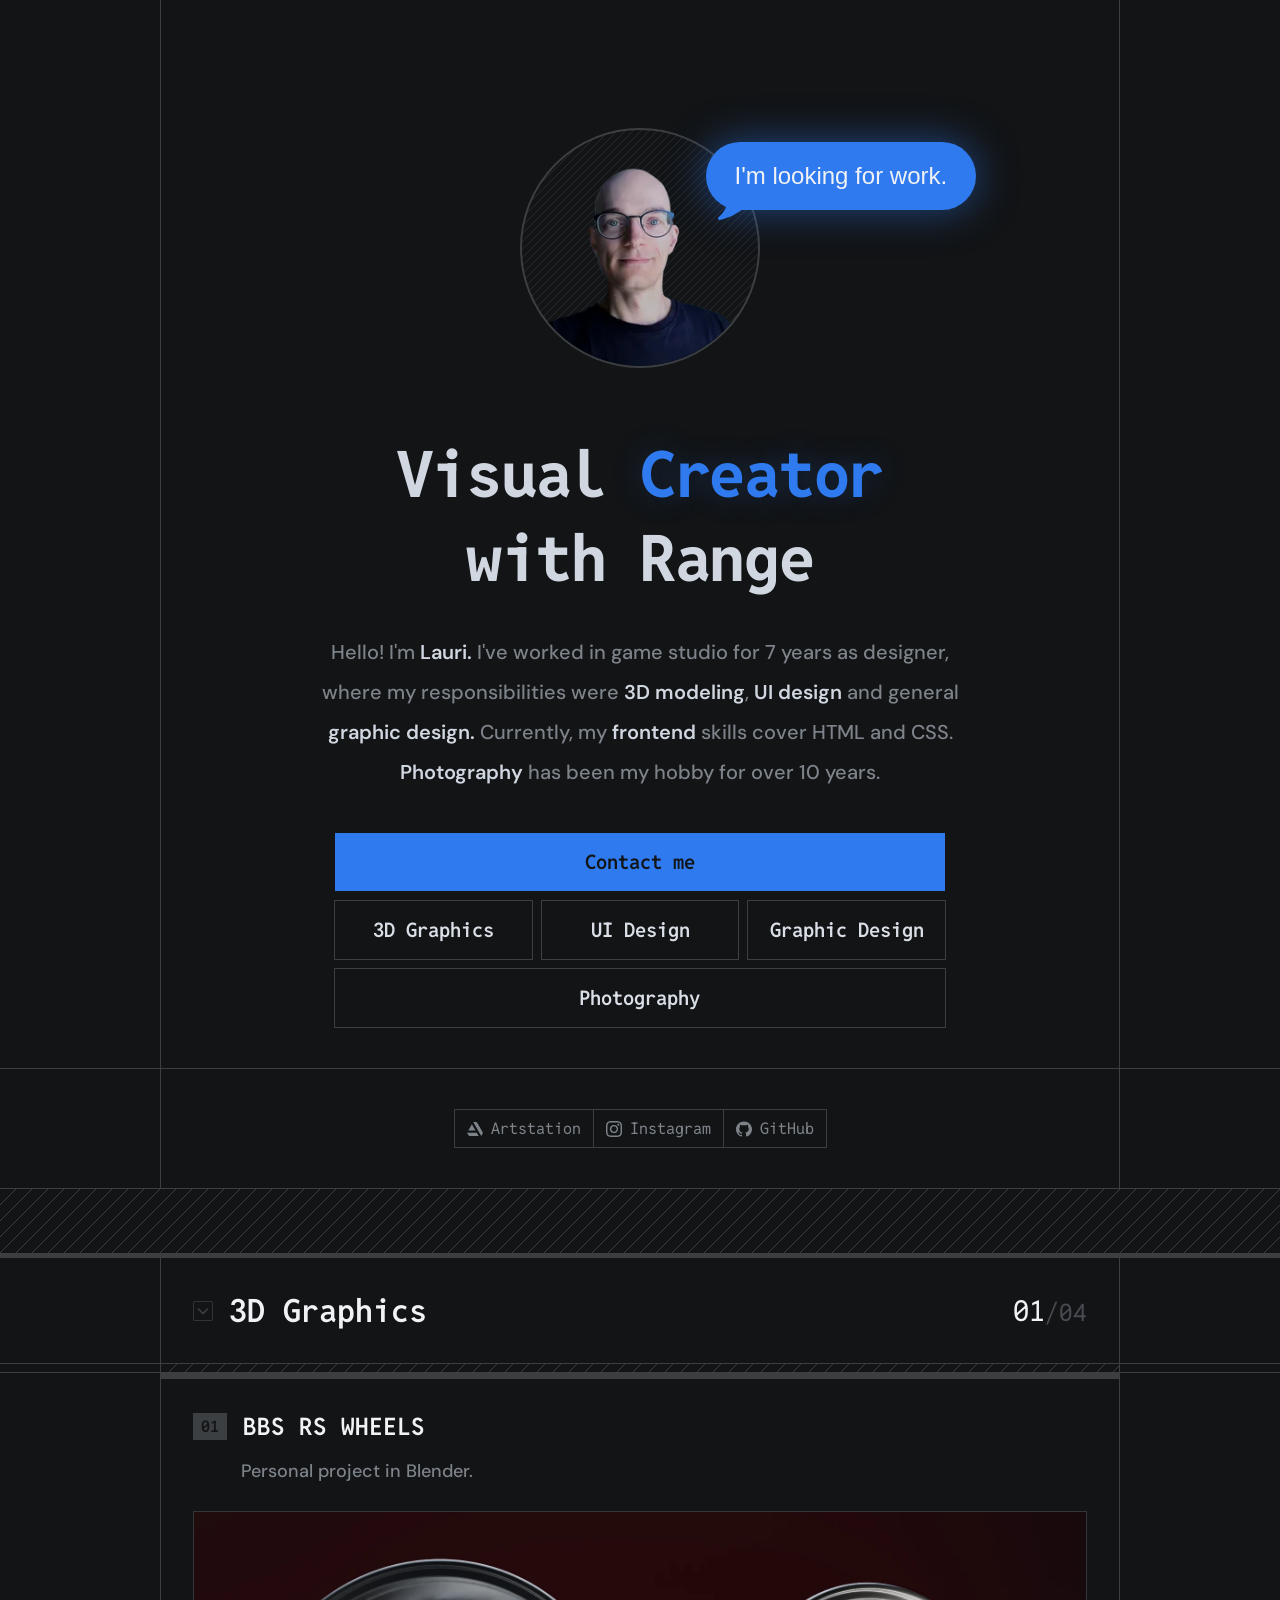
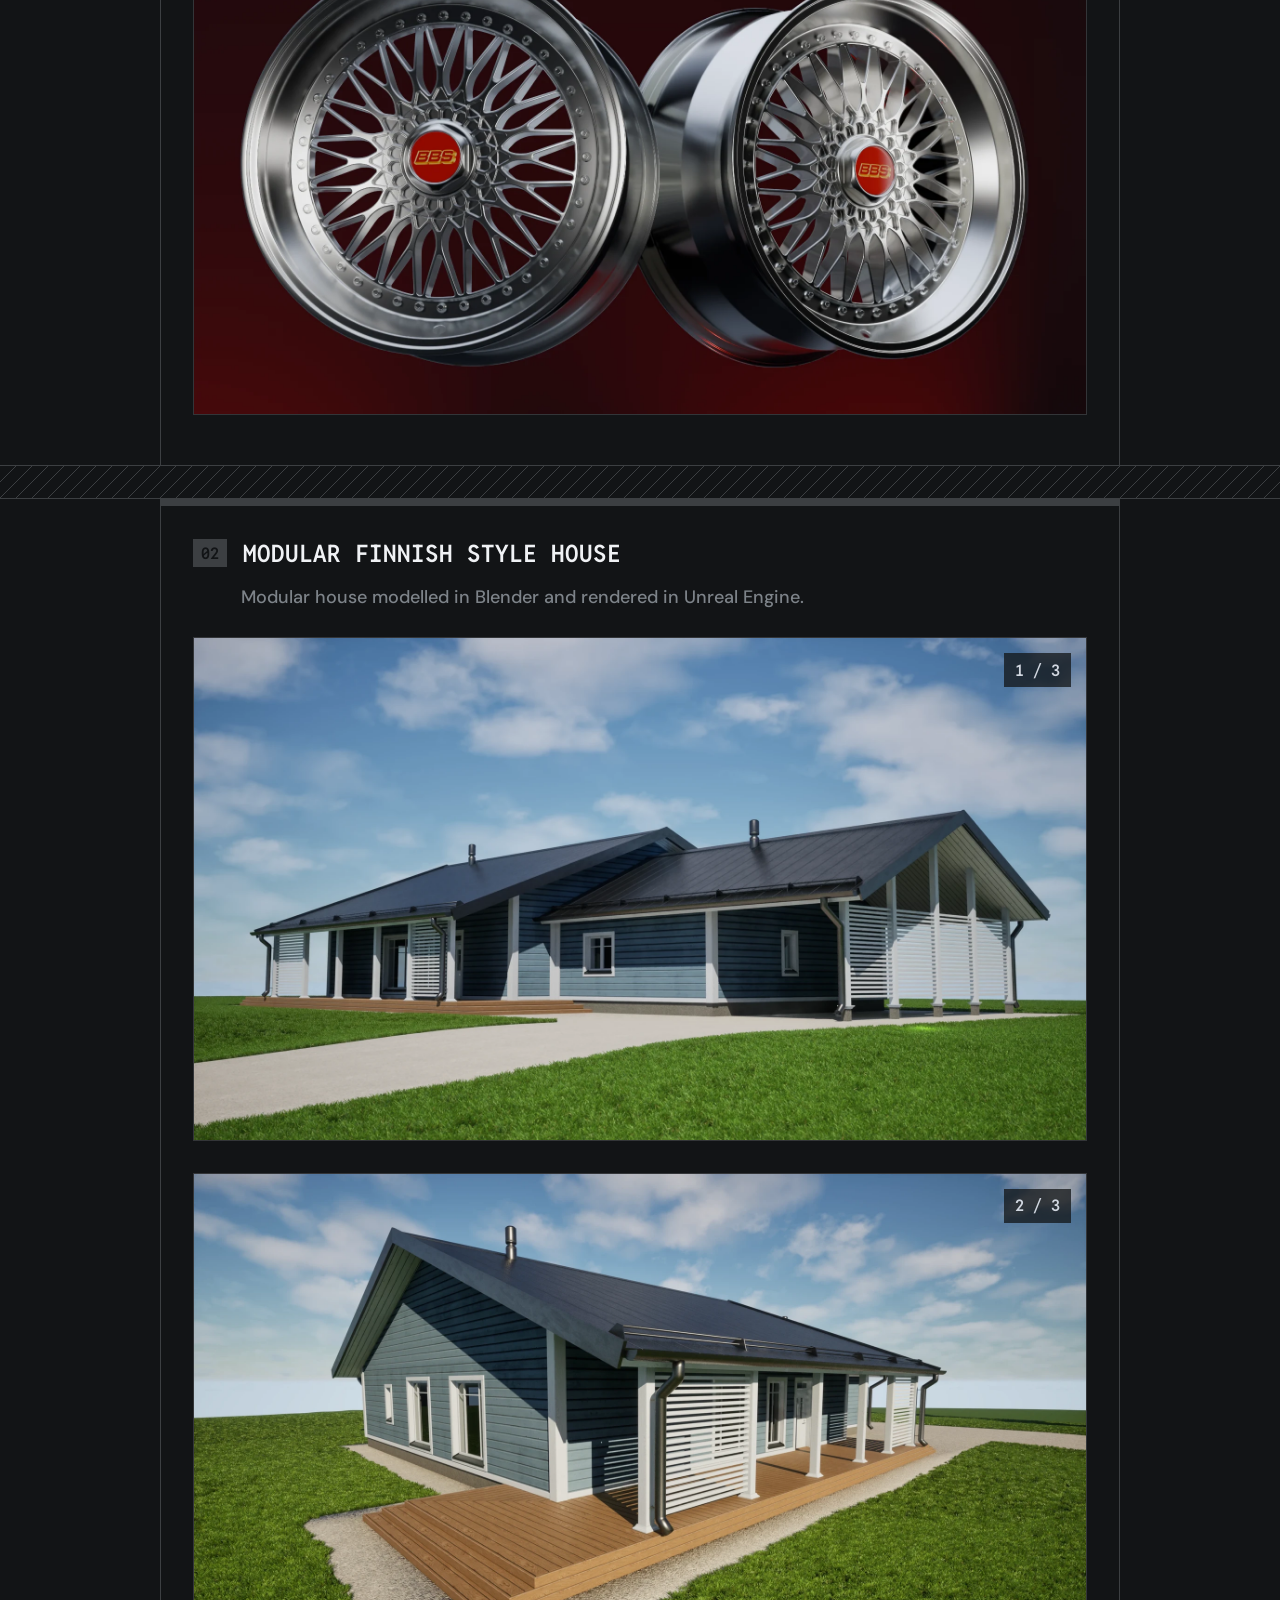
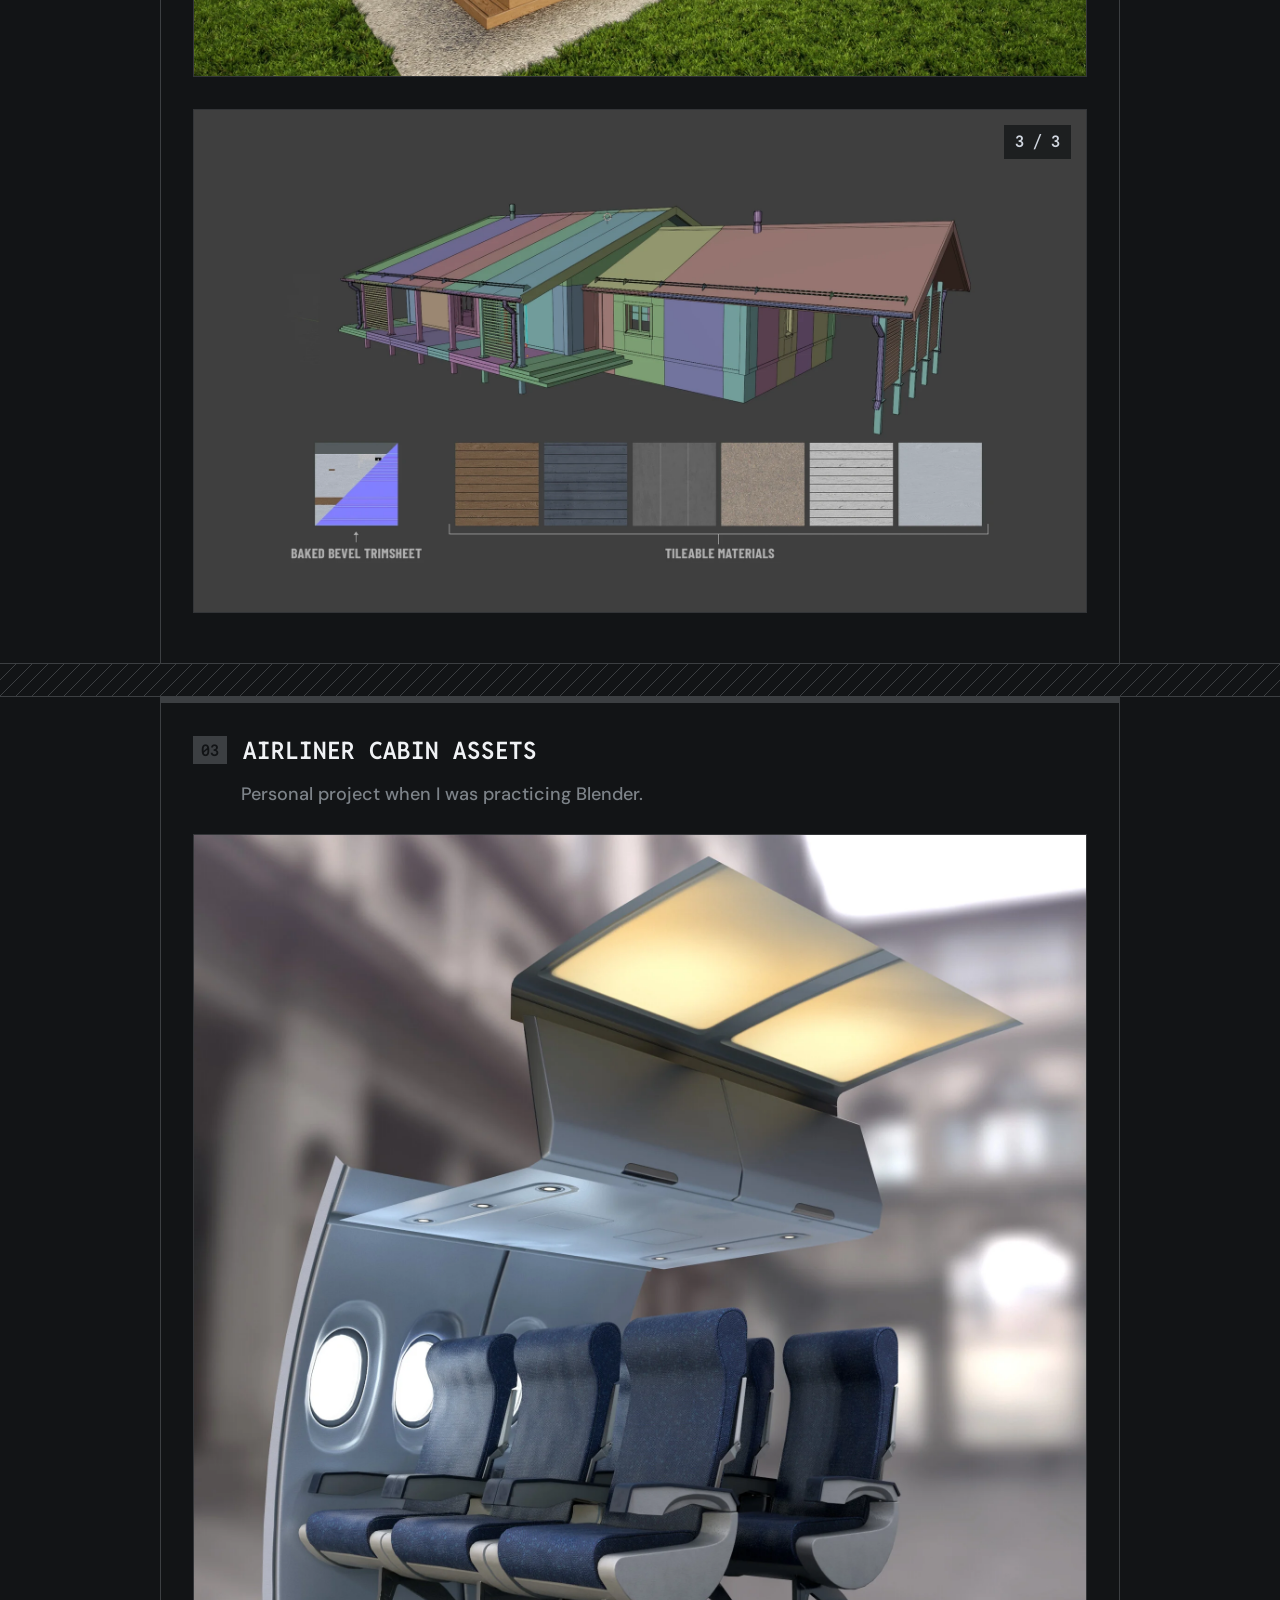
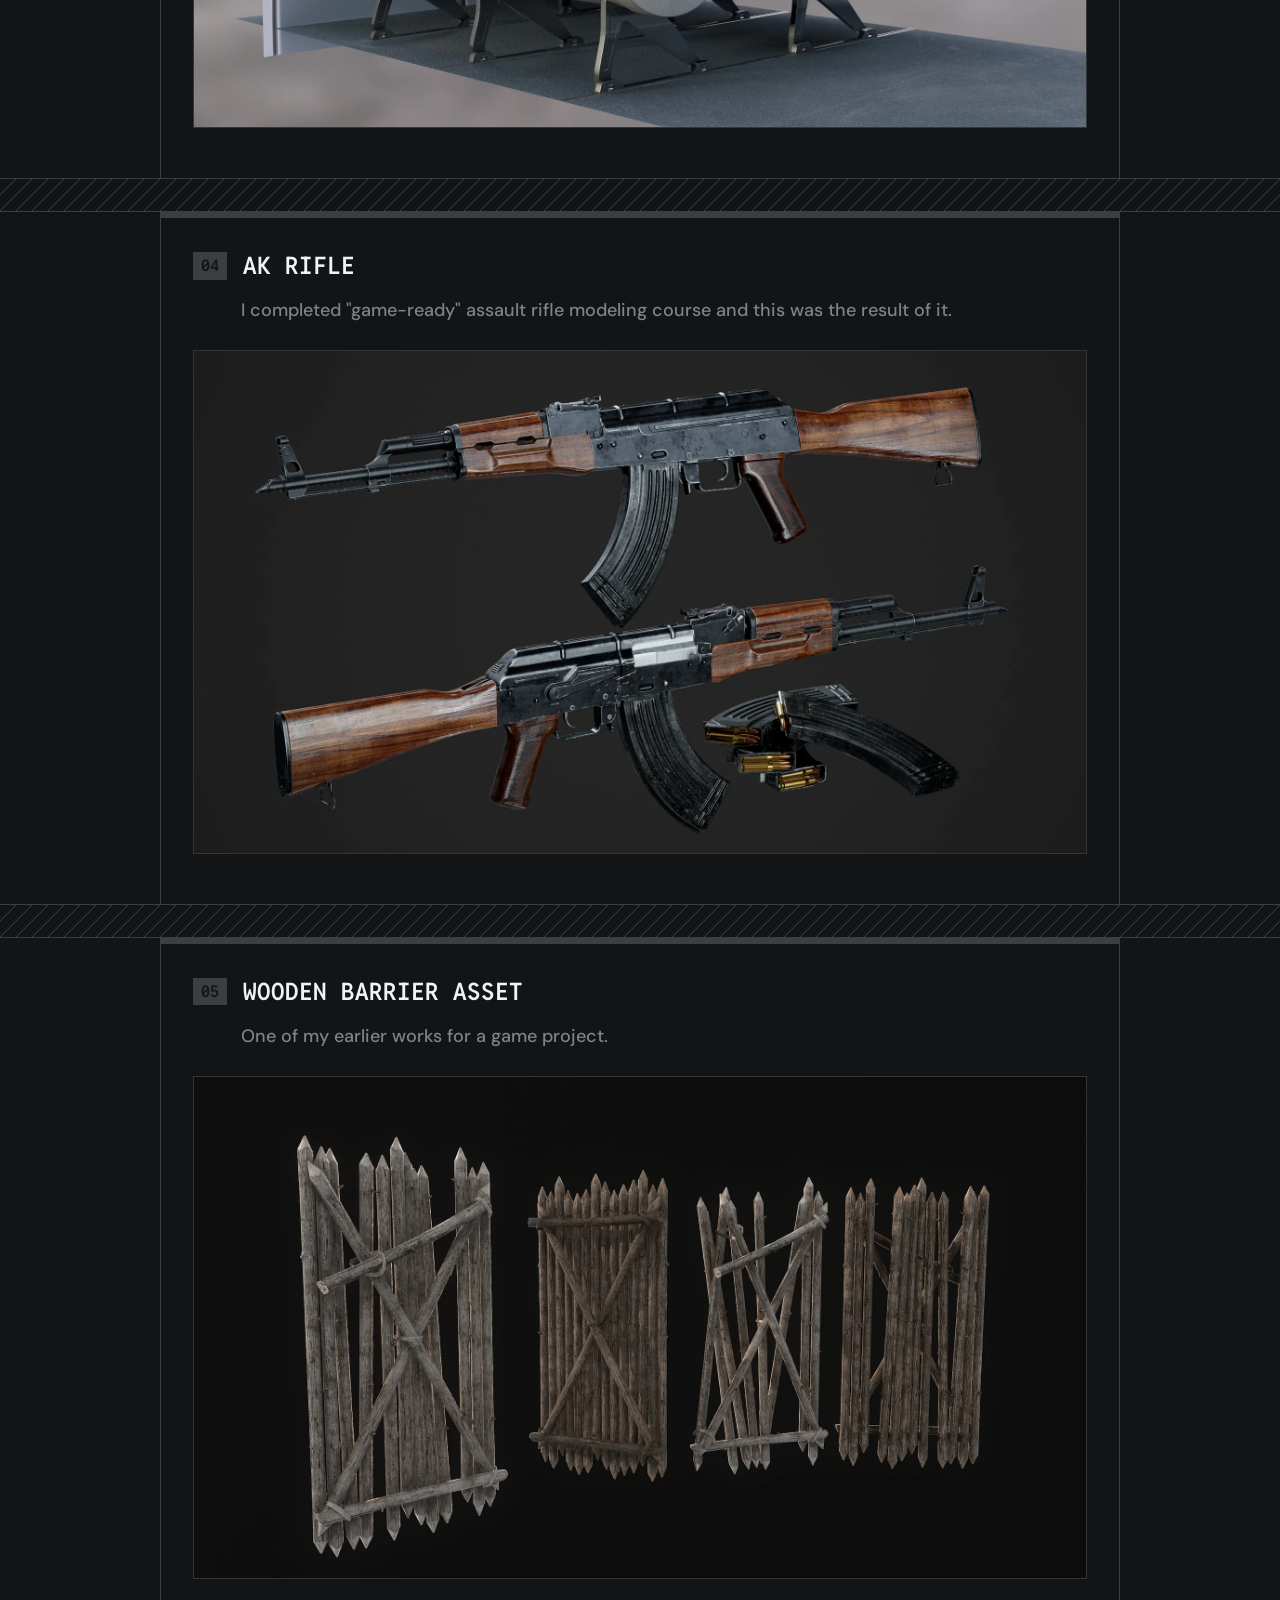
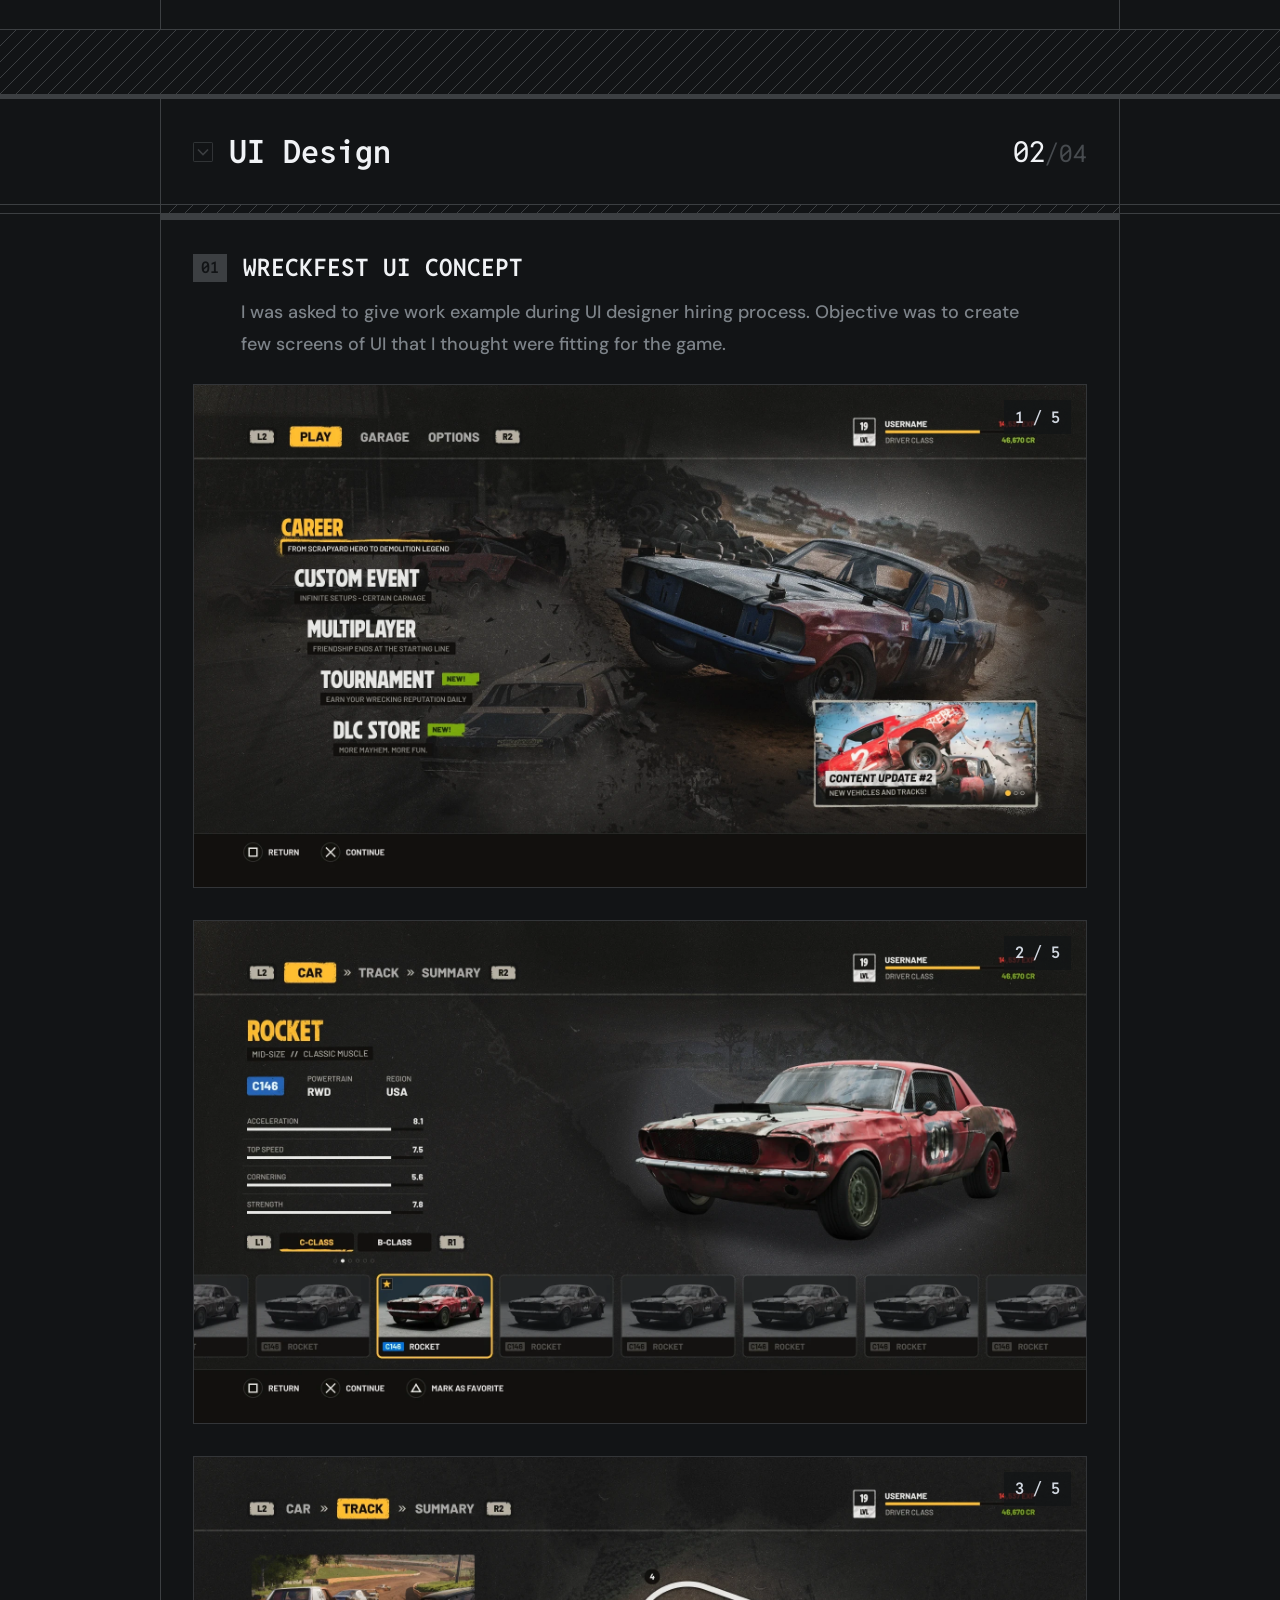
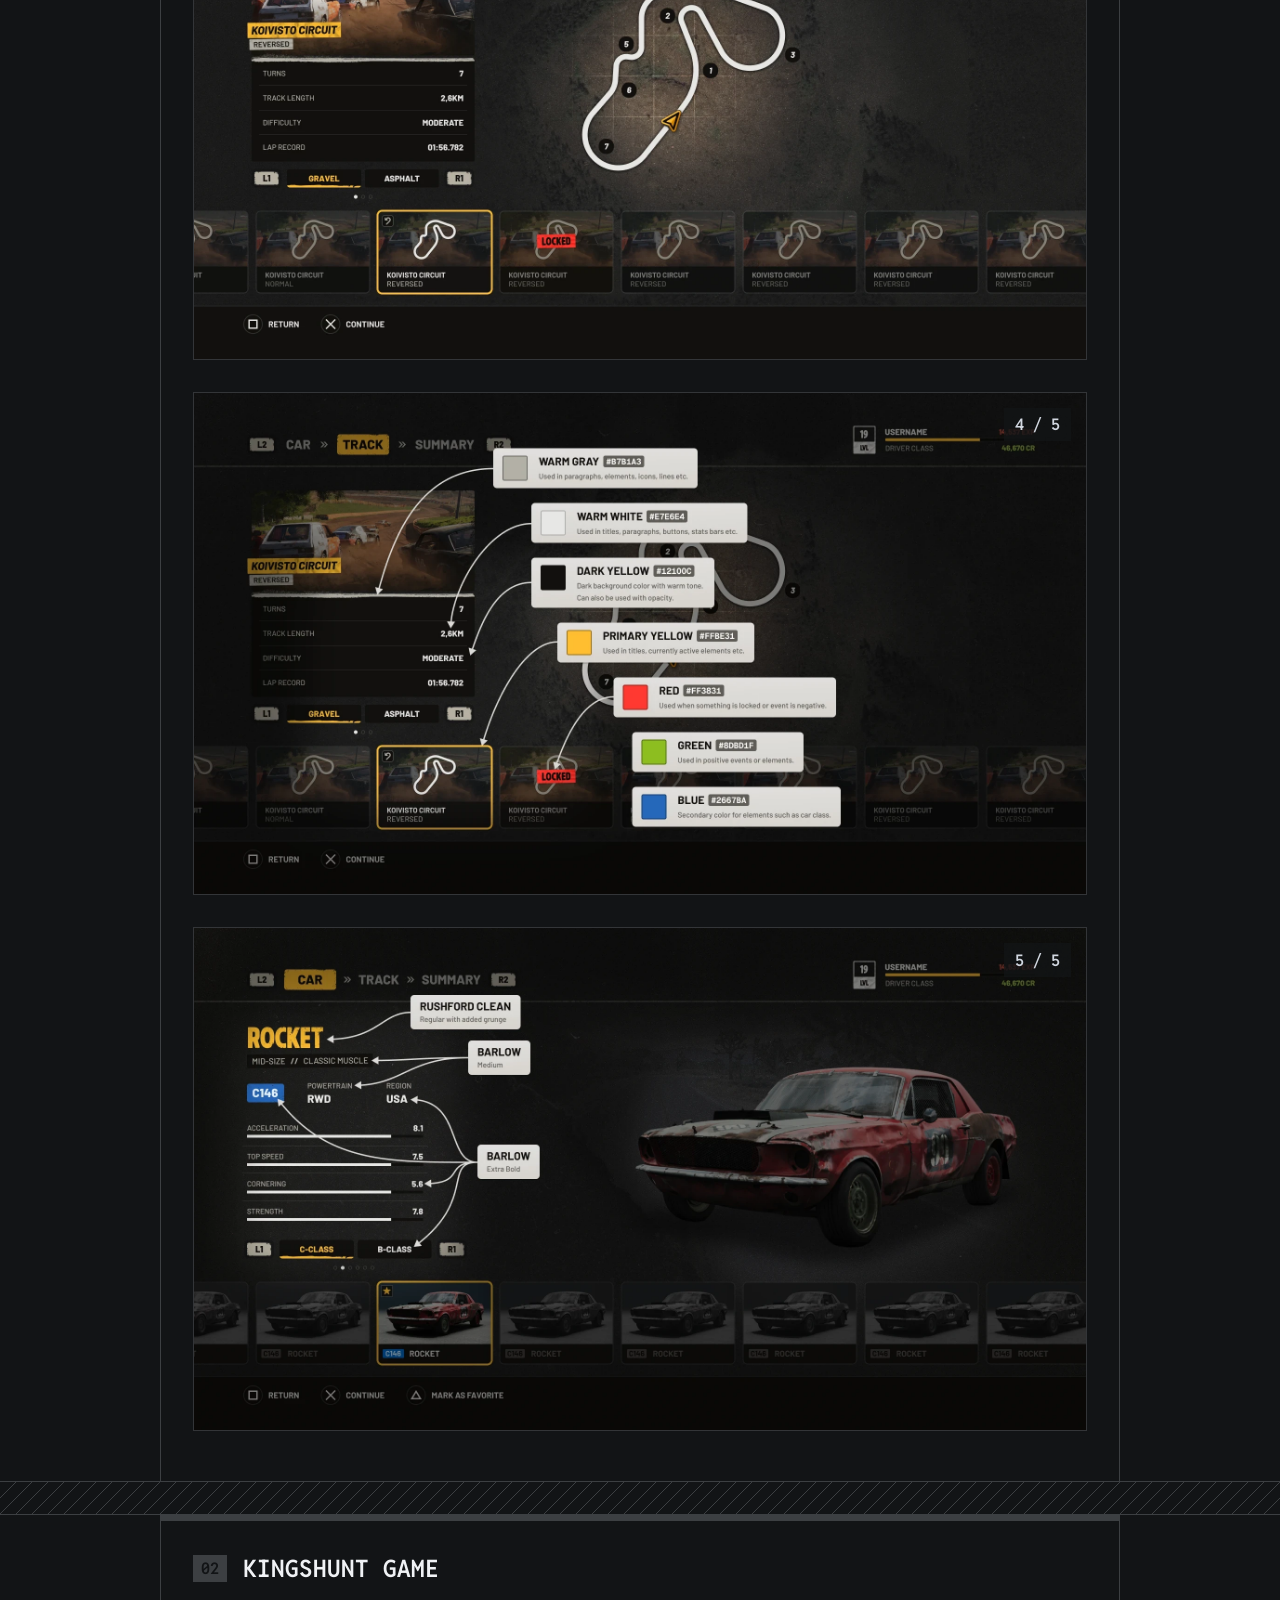
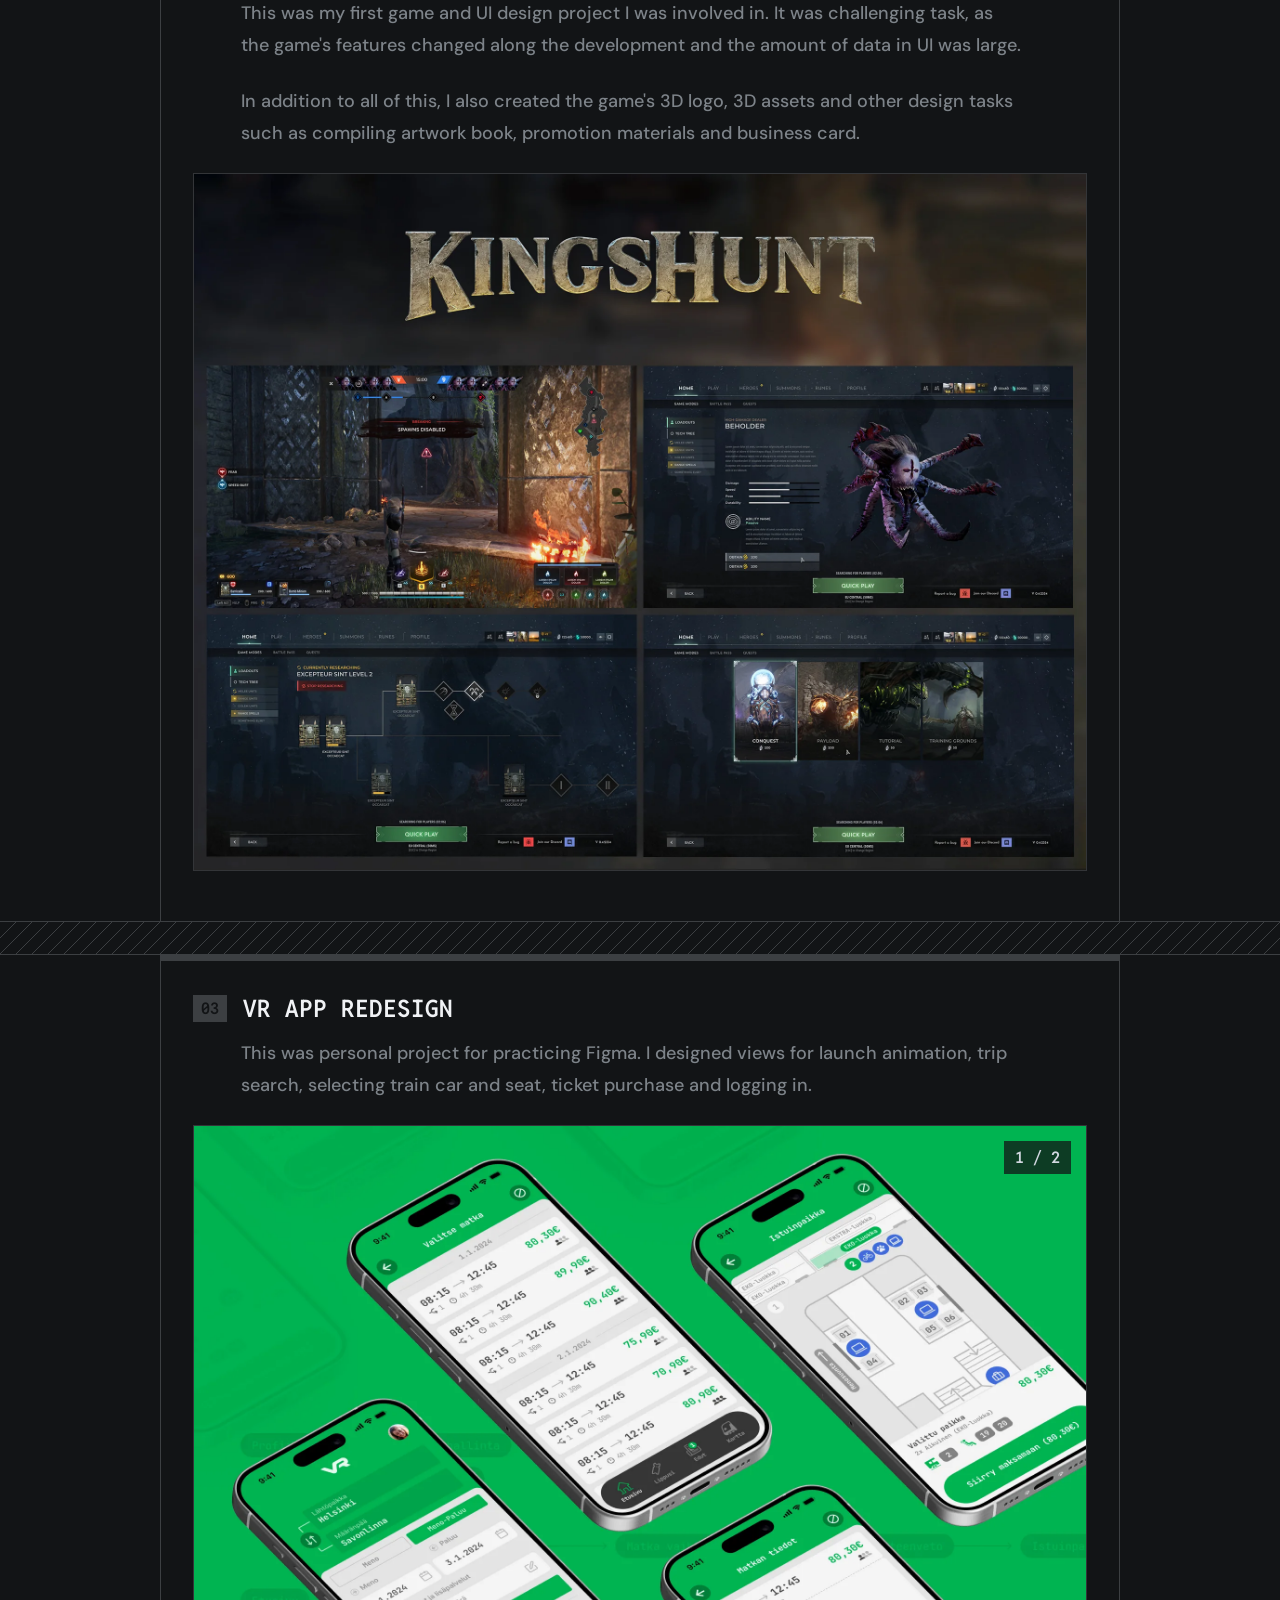
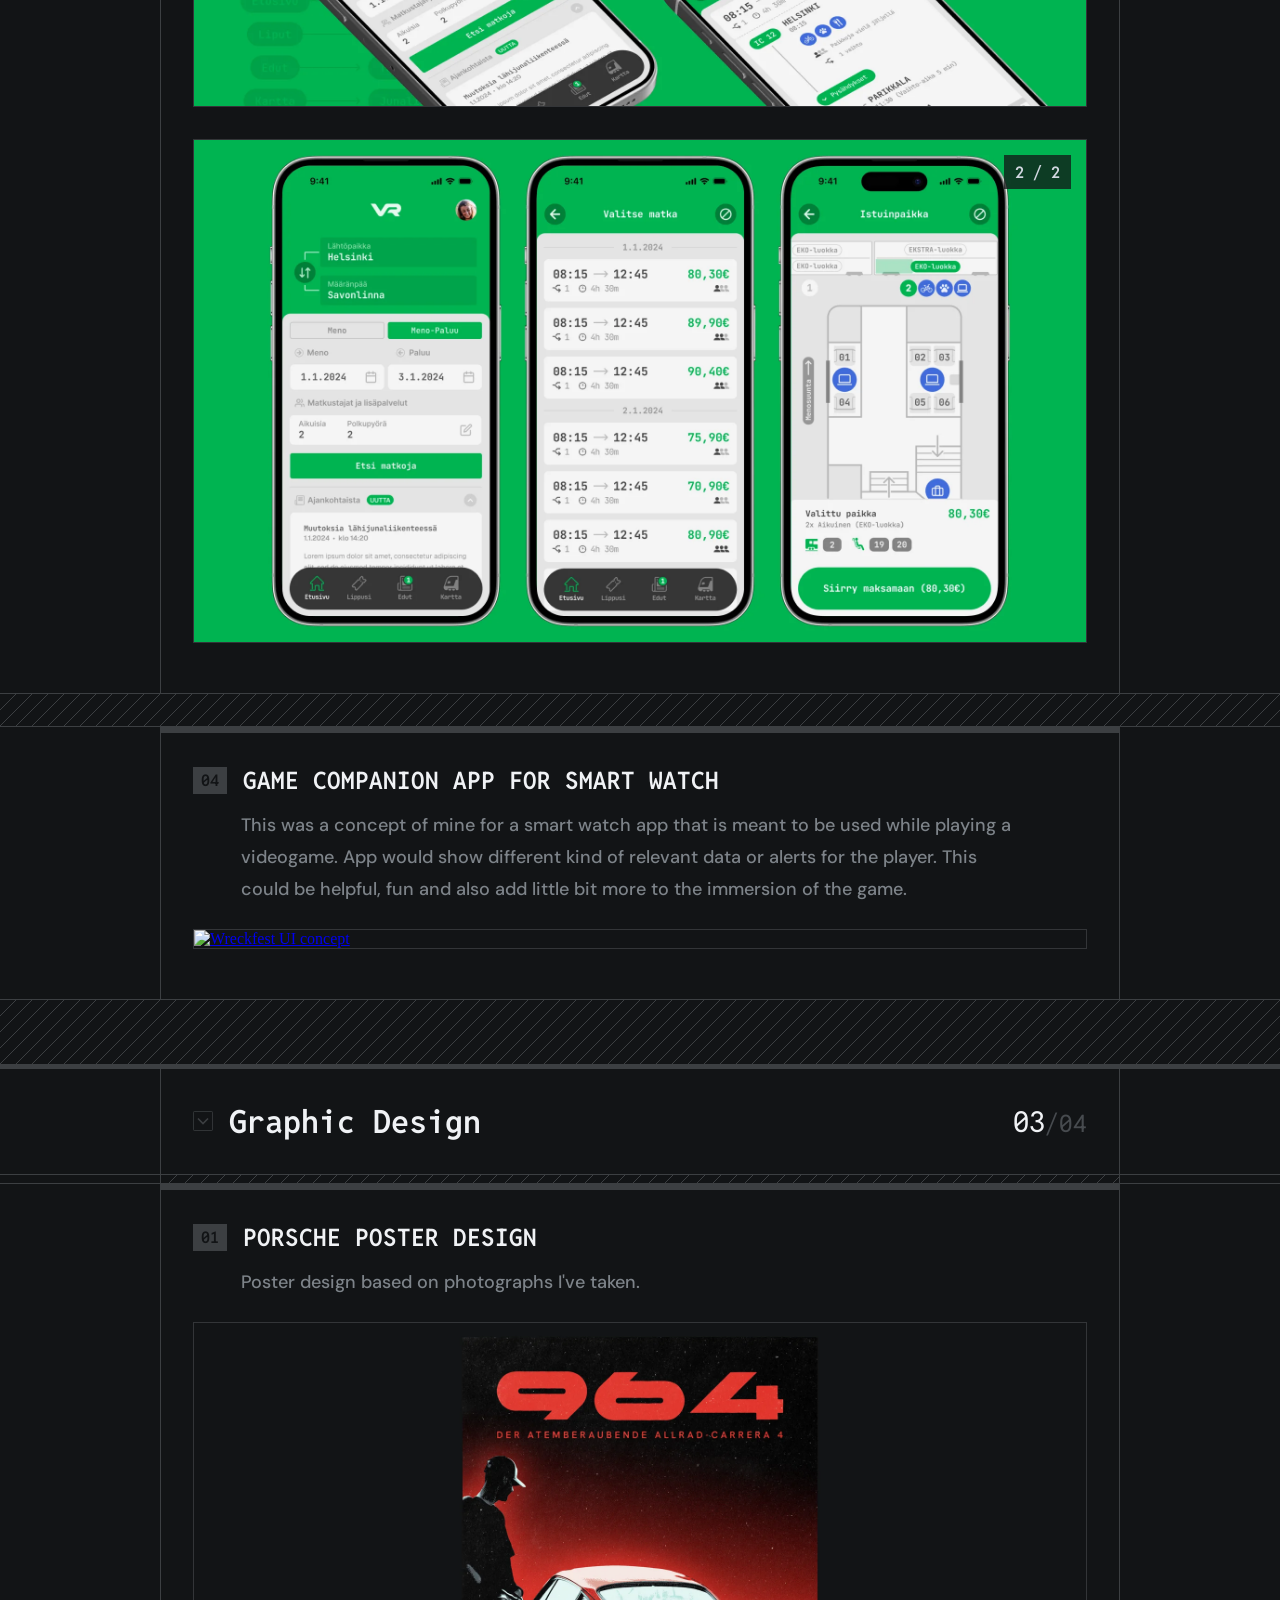
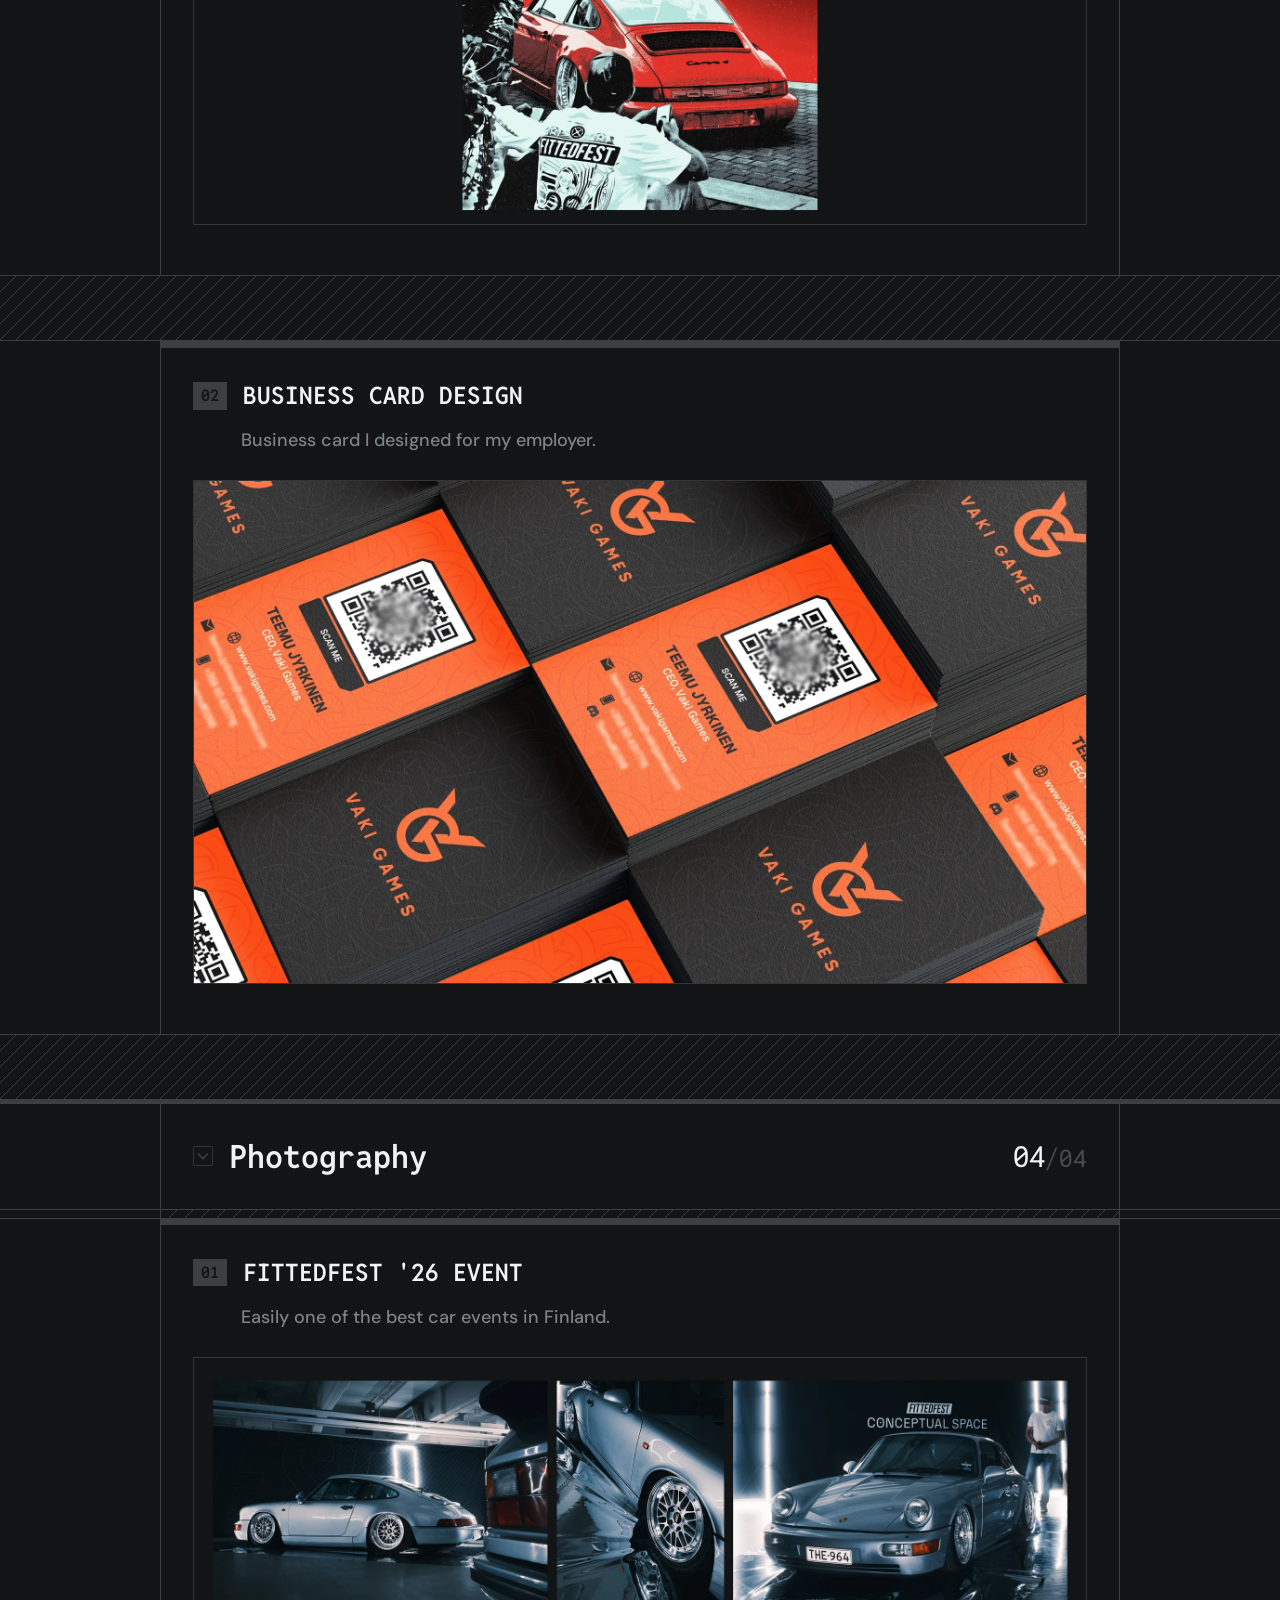
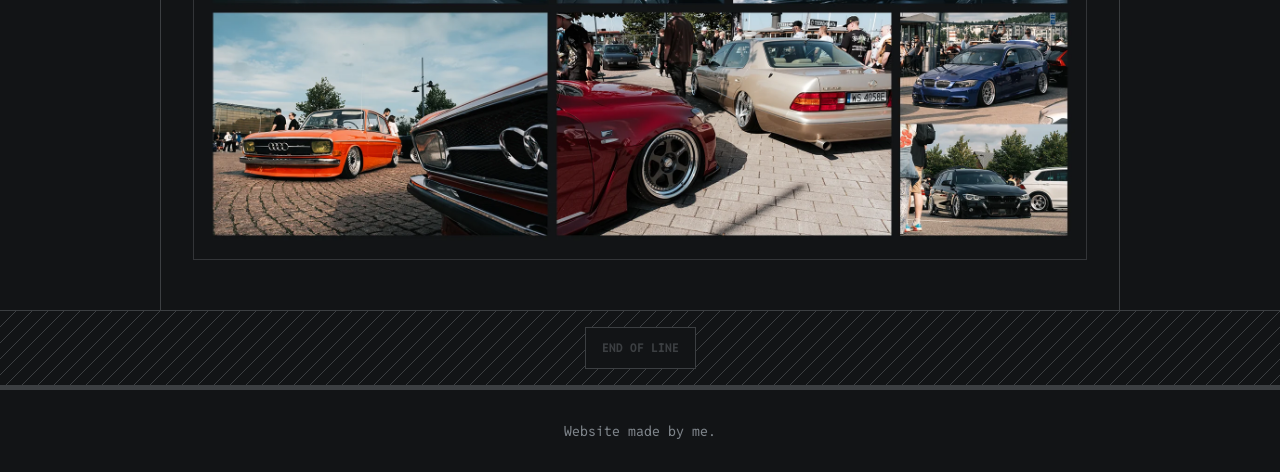
==== index.html @ 4e4ea897 "Add files via upload" ====
<!DOCTYPE html>
<html>
<head>
    <meta name="viewport" content="width=device-width, initialscale=1.0">
    <link rel="stylesheet" href="styles.css">
</head>
<body>

<header>
    <div class="header-container">
        <nav>
            <button
                class="mobile-menu-toggle"
                type="button"
                aria-label="Open menu"
                aria-controls="site-menu"
                aria-expanded="false"
            >
                <img src="menu.svg" alt="" class="mobile-menu-icon">
            </button>
            <ul class="menu" id="site-menu">
                <li><a class="nav-link" href="#top-container">About</a></li>
                <li><a class="nav-link" href="#3d">3D&nbsp;Graphics</a></li>
                <li><a class="nav-link" href="#ui">UI&nbsp;Design</a></li>
                <li><a class="nav-link" href="#graphics">Graphic&nbsp;Design</a></li>
                <li><a class="nav-link" href="#photography">Photography</a></li>
                <li><a class="nav-contact" href="">Contact&nbsp;Me</a></li>
            </ul>
        </nav>
    </div>
    <div
    class="reading-progress"
    aria-hidden="true"
    >
    <div class="reading-progress__fill"></div>
    </div>
</header>



    <div class="top-container" id="top-container">
        <div class="item">
            <div class="profile-status">
                <img src="omakuva.webp" alt="Portrait" class="profile-status__portrait" />
                <p class="profile-status__message">
                    I'm looking for work.
                    <img src="speech_bubble.svg" alt="" aria-hidden="true" class="profile-status__tail" />
                </p>
            </div>

            <h1>Visual <span class="h1_highlight">Creator</span> with Range</h1>

            <p class="subheader">Hello! I'm <span class="p_highlight white_highlight">Lauri.</span> I've worked in game studio for 7 years as designer,
            where my responsibilities were <span class="p_highlight white_highlight">3D modeling</span>, <span class="p_highlight white_highlight">UI design</span> and general <span class="p_highlight white_highlight">graphic design.</span>
            Currently, my <span class="p_highlight white_highlight">frontend</span> skills cover HTML and CSS.
            <span class="p_highlight white_highlight">Photography</span> has been my hobby for over 10 years.</p>

            <div class="buttons">
                <a class="contact" href="mailto:lauri.tolppa@gmail.com">Contact me</a>
                <div class="row-btns">
                    <a class="type-btn" href="#3d">3D Graphics</a>
                    <a class="type-btn" href="#ui">UI Design</a>
                    <a class="type-btn" href="#graphics">Graphic Design</a>
                    <a class="type-btn" href="#photography">Photography</a>
                </div>
            </div>
        </div>
        </div>
        <div class="horizontal-line"></div>
        <div class="top-container" id="top-container">
        <div class="item">
            <div class="small-row-btns">
                <a class="link" href="https://www.artstation.com/lauritolppa" target="_blank" rel="noopener"><img src="as.svg" alt="My Artstation profile" class="link-icon" />Artstation</a>
                <a class="link" href="https://www.instagram.com/lauritlpa/" target="_blank" rel="noopener"><img src="insta.svg" alt="My Instagram profile" class="link-icon" />Instagram</a>
                <a class="link" href="https://github.com/lauritlpa" target="_blank" rel="noopener"><img src="gh.svg" alt="My Github profile" class="link-icon" />GitHub</a>
            </div>

        </div>

    </div>

    <div class="stripe stripe_height03">
    </div>

    <div class="container">
        <div class="category-item" id="3d">
            <span class="type-header"><img src="arrow_down.svg" alt="" class="type-header_icon" />3D Graphics</span>
            <span class="type-id"><span class="type-id-highlight">01</span>/04</span>
        </div>
    </div>

    <div class="container borders-top-bottom">
        <div class="centered-stripes"></div>
    </div>

    <div class="column-container">
            <div class="work">
                <h3><span class="type-id-small">01</span> BBS RS wheels</h3>
                <p class="work-description">Personal project in Blender.</p>
                <a class="work-thumbnail-link" href="bbsrs1920.webp" target="_blank" rel="noopener">
                    <img src="bbsrs1920.webp" alt="BBS RS Wheels" class="work-thumbnail" />
                </a>
            </div>
    </div>
    <div class="stripe stripe_height02"></div>
    <div class="column-container">
            <div class="horizontal-line"></div>
            <div class="work">
                <h3><span class="type-id-small">02</span> Modular finnish style house</h3>
                <p class="work-description">Modular house modelled in Blender
                    and rendered in Unreal Engine.</p>
                <a class="work-thumbnail-link" href="house-01.webp" target="_blank" rel="noopener">
                    <img src="house-01.webp" alt="Finnish style house" class="work-thumbnail" />
                    <span class="image-count">1 / 3</span>
                </a>
                <a class="work-thumbnail-link" href="house-02.webp" target="_blank" rel="noopener">
                    <img src="house-02.webp" alt="Finnish style house" class="work-thumbnail" />
                    <span class="image-count">2 / 3</span>
                </a>
                <a class="work-thumbnail-link" href="house-03.webp" target="_blank" rel="noopener">
                    <img src="house-03.webp" alt="Finnish style house" class="work-thumbnail" />
                    <span class="image-count">3 / 3</span>
                </a>
            </div>
    </div>
    <div class="stripe stripe_height02"></div>
    <div class="column-container">
            <div class="work">
                <h3><span class="type-id-small">03</span> Airliner cabin assets</h3>
                <p class="work-description">Personal project when I was practicing Blender.</p>
                <a class="work-thumbnail-link" href="cabin.webp" target="_blank" rel="noopener">
                    <img src="cabin.webp" alt="Cabin assets" class="work-thumbnail" />
                </a>
            </div>
    </div>
    <div class="stripe stripe_height02"></div>
    <div class="column-container">
            <div class="work">
                <h3><span class="type-id-small">04</span> AK rifle</h3>
                <p class="work-description">I completed "game-ready" assault rifle modeling course and
                    this was the result of it.</p>
                <a class="work-thumbnail-link" href="ak.webp" target="_blank" rel="noopener">
                    <img src="ak.webp" alt="AK rifle" class="work-thumbnail" />
                </a>
            </div>
    </div>
    <div class="stripe stripe_height02"></div>
    <div class="column-container">
            <div class="work">
                <h3><span class="type-id-small">05</span> Wooden barrier asset</h3>
                <p class="work-description">One of my earlier works for a game project.</p>
                <a class="work-thumbnail-link" href="wall.webp" target="_blank" rel="noopener">
                    <img src="wall.webp" alt="Wooden wall" class="work-thumbnail" />
                </a>
            </div>

    </div>

    <div class="stripe stripe_height03">
    </div>

    <div class="container">
        <div class="category-item" id="ui">
            <span class="type-header"><img src="arrow_down.svg" alt="" class="type-header_icon" />UI Design</span>
            <span class="type-id"><span class="type-id-highlight">02</span>/04</span>
        </div>
    </div>

    <div class="container borders-top-bottom">
        <div class="centered-stripes"></div>
    </div>

    <div class="column-container">
            <div class="work">
                <h3><span class="type-id-small">01</span> Wreckfest UI concept</h3>
                <p class="work-description">I was asked to give work example during UI designer hiring process.
                    Objective was to create few screens of UI that I thought were fitting for the game.</p>
                <a class="work-thumbnail-link" href="wf-01.webp" target="_blank" rel="noopener">
                    <img src="wf-01.webp" alt="Wreckfest UI concept" class="work-thumbnail" />
                    <span class="image-count">1 / 5</span>
                </a>
                <a class="work-thumbnail-link" href="wf-02.webp" target="_blank" rel="noopener">
                    <img src="wf-02.webp" alt="Wreckfest UI concept" class="work-thumbnail" />
                    <span class="image-count">2 / 5</span>
                </a>
                <a class="work-thumbnail-link" href="wf-03.webp" target="_blank" rel="noopener">
                    <img src="wf-03.webp" alt="Wreckfest UI concept" class="work-thumbnail" />
                    <span class="image-count">3 / 5</span>
                </a>
                <a class="work-thumbnail-link" href="wf-04.webp" target="_blank" rel="noopener">
                    <img src="wf-04.webp" alt="Wreckfest UI concept" class="work-thumbnail" />
                    <span class="image-count">4 / 5</span>
                </a>
                <a class="work-thumbnail-link" href="wf-05.webp" target="_blank" rel="noopener">
                    <img src="wf-05.webp" alt="Wreckfest UI concept" class="work-thumbnail" />
                    <span class="image-count">5 / 5</span>
                </a>
            </div>
    </div>

    <div class="stripe stripe_height02"></div>

    <div class="column-container">
            <div class="work">
                <h3><span class="type-id-small">02</span> Kingshunt game</h3>
                <p class="work-description">This was my first game and UI design project I was involved in.
                It was challenging task, as the game's features changed along the development and
                the amount of data in UI was large.</p>

                <p class="work-description">In addition to all of this, I also created the game's 3D logo,
                3D assets and other design tasks such as compiling artwork book, promotion materials
                and business card.</p>
                <a class="work-thumbnail-link" href="kh.webp" target="_blank" rel="noopener">
                    <img src="kh.webp" alt="Wreckfest UI concept" class="work-thumbnail" />
                </a>
            </div>
    </div>

    <div class="stripe stripe_height02"></div>

    <div class="column-container">
            <div class="work">
                <h3><span class="type-id-small">03</span> VR app redesign</h3>
                <p class="work-description">This was personal project for practicing Figma.
                    I designed views for launch animation, trip search, selecting train car and seat,
                    ticket purchase and logging in.</p>
                <a class="work-thumbnail-link" href="vr_app01.webp" target="_blank" rel="noopener">
                    <img src="vr_app01.webp" alt="Wreckfest UI concept" class="work-thumbnail" />
                    <span class="image-count">1 / 2</span>
                </a>
                <a class="work-thumbnail-link" href="vr_app02.webp" target="_blank" rel="noopener">
                    <img src="vr_app02.webp" alt="Wreckfest UI concept" class="work-thumbnail" />
                    <span class="image-count">2 / 2</span>
                </a>
            </div>
    </div>

    <div class="stripe stripe_height02"></div>

    <div class="column-container">
            <div class="work">
                <h3><span class="type-id-small">04</span> Game companion app for smart watch</h3>
                <p class="work-description">This was a concept of mine for a smart watch app that is meant to be used
                    while playing a videogame. App would show different kind of relevant data or alerts for the player.
                    This could be helpful, fun and also add little bit more to the immersion of the game.</p>
                <a class="work-thumbnail-link" href="watchapp01.webp" target="_blank" rel="noopener">
                    <img src="watchapp01.webp" alt="Wreckfest UI concept" class="work-thumbnail" />
                </a>
                </a>
            </div>
    </div>


    <div class="stripe stripe_height03">
    </div>

    <div class="container">
        <div class="category-item" id="graphics">
            <span class="type-header"><img src="arrow_down.svg" alt="" class="type-header_icon" />Graphic Design</span>
            <span class="type-id"><span class="type-id-highlight">03</span>/04</span>
        </div>
    </div>

    <div class="container borders-top-bottom">
        <div class="centered-stripes"></div>
    </div>

    <div class="column-container">
            <div class="work">
                <h3><span class="type-id-small">01</span> Porsche poster design</h3>
                <p class="work-description">Poster design based on photographs I've taken.</p>
                <a class="work-thumbnail-link" href="porsche.webp" target="_blank" rel="noopener">
                    <img src="porsche.webp" alt="Porsche poster" class="work-thumbnail" />
                </a>
            </div>
    </div>

    <div class="stripe stripe_height03">
    </div>

    <div class="column-container">
            <div class="horizontal-line"></div>
            <div class="work">
                <h3><span class="type-id-small">02</span> Business card design</h3>
                <p class="work-description">Business card I designed for my employer.</p>
                <a class="work-thumbnail-link" href="bc.webp" target="_blank" rel="noopener">
                    <img src="bc.webp" alt="Business card" class="work-thumbnail" />
                </a>
            </div>
    </div>

    <div class="stripe stripe_height03">
    </div>

    <div class="container">
        <div class="category-item" id="photography">
            <span class="type-header"><img src="arrow_down.svg" alt="" class="type-header_icon" />Photography</span>
            <span class="type-id"><span class="type-id-highlight">04</span>/04</span>
        </div>
    </div>

    <div class="container borders-top-bottom">
        <div class="centered-stripes"></div>
    </div>

    <div class="column-container">
            <div class="work">
                <h3><span class="type-id-small">01</span> Fittedfest '26 event</h3>
                <p class="work-description">Easily one of the best car events in Finland.</p>
                <a class="work-thumbnail-link" href="photos01.webp" target="_blank" rel="noopener">
                    <img src="photos01.webp" alt="Car event" class="work-thumbnail" />
                </a>
            </div>
    </div>

    <div class="stripe stripe_height02">
        <p class="end-of-line">End of line</p>
    </div>


    <div class="container">
        <div class="footer" id="footer">
            <span class="small-note">Website made by me.</span>
        </div>
    </div>

    </div>

<script>
    const progressBar = document.querySelector(".reading-progress");
    const progressFill = document.querySelector(".reading-progress__fill");

    // Haetaan hamburger-painike ja avattava valikko HTML:stä.
    const menuToggle = document.querySelector(".mobile-menu-toggle");
    const menu = document.querySelector("#site-menu");

    // Sulkee valikon ja päivittää painikkeen saavutettavuustiedot.
    function closeMenu() {
        menu.classList.remove("menu-is-open");
        menuToggle.setAttribute("aria-expanded", "false");
        menuToggle.setAttribute("aria-label", "Open menu");
    }

    // Klikkaus vaihtaa valikon auki- ja kiinni-tilan.
    menuToggle.addEventListener("click", () => {
        const isOpen = menu.classList.toggle("menu-is-open");

        // Kerrotaan ruudunlukijalle, onko valikko auki.
        menuToggle.setAttribute("aria-expanded", String(isOpen));
        menuToggle.setAttribute(
            "aria-label",
            isOpen ? "Close menu" : "Open menu"
        );
    });

    // Valikon linkin valitseminen sulkee valikon.
    menu.querySelectorAll("a").forEach((link) => {
        link.addEventListener("click", closeMenu);
    });

    // Escape-näppäin sulkee valikon, jos se on auki.
    document.addEventListener("keydown", (event) => {
        if (event.key === "Escape") {
            closeMenu();
        }
    });

    // Jos siirrytään työpöytäleveyteen, tyhjennetään mobiilin auki-tila.
    window.matchMedia("(min-width: 830px)").addEventListener("change", (event) => {
        if (event.matches) {
            closeMenu();
        }
    });

    /*
        Step 1: Grab the elements we need to work with from the DOM (the web page).
        document.querySelector finds the very first element that matches the CSS selector you give it.
    */
    const header = document.querySelector('header');
    const topContainer = document.querySelector('#top-container');

    /*
        Step 2: Safety first! Always check if the elements actually exist.
        If this script runs on a page that doesn't have a #top-container, topContainer will be 'null'.
        Wrapping our logic in this 'if' statement prevents annoying "Cannot read properties of null" errors.
    */
    if (header && topContainer) {

    /*
        Step 3: Set up the Intersection Observer.
        Think of the IntersectionObserver as a highly efficient sensor that watches an element.
        Older websites used `window.addEventListener('scroll', ...)`, which runs calculations
        dozens of times a second as you scroll—causing lag. The Observer only runs your code
        EXACTLY when the element enters or leaves the screen. It's much better for performance.
    */
    const observer = new IntersectionObserver((entries) => {

        // The observer can watch multiple elements at once, so it hands us an array called 'entries'.
        // Even though we are only watching one element, we still need to loop through the array.
        entries.forEach(entry => {

        /*
            'entry.isIntersecting' is a boolean (true or false).
            - true: The element is currently visible on the screen (even just 1 pixel of it).
            - false: The element has completely left the screen.
        */
        if (!entry.isIntersecting) {
            // The top container is GONE. The user scrolled completely past it.
            // We add the CSS class that triggers the CSS transition we wrote earlier.
            header.classList.add('is-visible');
        } else {
            // The top container is BACK on screen. The user scrolled back up.
            // We remove the class, and the CSS transition smoothly hides the header again.
            header.classList.remove('is-visible');
        }

        });
    }, {
        /*
        Options object for the observer.
        'threshold' dictates how much of the element needs to be visible to trigger the code.
        threshold: 0 means "trigger the exact millisecond 0% of the target is visible" (when it completely leaves).
        If we set it to 1, it would trigger when 100% of the target is visible.
        */
        threshold: 0
    });

    /*
        Step 4: Tell our observer which element to actually point its "sensor" at.
        We configured the observer above, but without this line, it just sits there doing nothing.
    */
    observer.observe(topContainer);

    } else {
    // A helpful fallback message for the console in case the HTML gets changed later.
    console.log("Could not initialize header observer: Header or #top-container is missing.");
    }

    function updateReadingProgress() {
        const scrollableHeight =
            document.documentElement.scrollHeight - window.innerHeight;

        const progress = scrollableHeight > 0
            ? (window.scrollY / scrollableHeight) * 100
            : 0;

        progressFill.style.width = `${progress}%`;
        progressBar.setAttribute("aria-valuenow", Math.round(progress));
    }

    window.addEventListener("scroll", updateReadingProgress, { passive: true });
    window.addEventListener("resize", updateReadingProgress);
    updateReadingProgress();

</script>
</body>
</html>
---- styles.css ----
* {
    margin: 0;
    padding: 0;
    box-sizing: border-box;
}

:root {
    --color-primary: #2F7AEE;
    --color-stroke: #3C3F42;
    --color-paragraph: #7D8389;
    --color-white: #D1D7E0;
    --color-greywhite: #C3D0E3;
    --color-background: #121416;
}

html {
    scroll-behavior: smooth;
}

/* reddit-mono-regular - latin */
@font-face {
  font-display: swap; /* Check https://developer.mozilla.org/en-US/docs/Web/CSS/@font-face/font-display for other options. */
  font-family: 'Reddit Mono';
  font-style: normal;
  font-weight: 400;
  src: url('./fonts/reddit-mono-v5-latin-regular.woff2') format('woff2'); /* Chrome 36+, Opera 23+, Firefox 39+, Safari 12+, iOS 10+ */
}

/* reddit-mono-500 - latin */
@font-face {
  font-display: swap; /* Check https://developer.mozilla.org/en-US/docs/Web/CSS/@font-face/font-display for other options. */
  font-family: 'Reddit Mono';
  font-style: normal;
  font-weight: 500;
  src: url('./fonts/reddit-mono-v5-latin-500.woff2') format('woff2'); /* Chrome 36+, Opera 23+, Firefox 39+, Safari 12+, iOS 10+ */
}

/* reddit-mono-600 - latin */
@font-face {
  font-display: swap; /* Check https://developer.mozilla.org/en-US/docs/Web/CSS/@font-face/font-display for other options. */
  font-family: 'Reddit Mono';
  font-style: normal;
  font-weight: 600;
  src: url('./fonts/reddit-mono-v5-latin-600.woff2') format('woff2'); /* Chrome 36+, Opera 23+, Firefox 39+, Safari 12+, iOS 10+ */
}

/* reddit-mono-700 - latin */
@font-face {
  font-display: swap; /* Check https://developer.mozilla.org/en-US/docs/Web/CSS/@font-face/font-display for other options. */
  font-family: 'Reddit Mono';
  font-style: normal;
  font-weight: 700;
  src: url('./fonts/reddit-mono-v5-latin-700.woff2') format('woff2'); /* Chrome 36+, Opera 23+, Firefox 39+, Safari 12+, iOS 10+ */
}

/* reddit-mono-800 - latin */
@font-face {
  font-display: swap; /* Check https://developer.mozilla.org/en-US/docs/Web/CSS/@font-face/font-display for other options. */
  font-family: 'Reddit Mono';
  font-style: normal;
  font-weight: 800;
  src: url('./fonts/reddit-mono-v5-latin-800.woff2') format('woff2'); /* Chrome 36+, Opera 23+, Firefox 39+, Safari 12+, iOS 10+ */
}

/* dm-sans-regular - latin */
@font-face {
  font-display: swap; /* Check https://developer.mozilla.org/en-US/docs/Web/CSS/@font-face/font-display for other options. */
  font-family: 'DM Sans';
  font-style: normal;
  font-weight: 400;
  src: url('./fonts/dm-sans-v17-latin-regular.woff2') format('woff2'); /* Chrome 36+, Opera 23+, Firefox 39+, Safari 12+, iOS 10+ */
}

/* dm-sans-500 - latin */
@font-face {
  font-display: swap; /* Check https://developer.mozilla.org/en-US/docs/Web/CSS/@font-face/font-display for other options. */
  font-family: 'DM Sans';
  font-style: normal;
  font-weight: 500;
  src: url('./fonts/dm-sans-v17-latin-500.woff2') format('woff2'); /* Chrome 36+, Opera 23+, Firefox 39+, Safari 12+, iOS 10+ */
}

/* dm-sans-600 - latin */
@font-face {
  font-display: swap; /* Check https://developer.mozilla.org/en-US/docs/Web/CSS/@font-face/font-display for other options. */
  font-family: 'DM Sans';
  font-style: normal;
  font-weight: 600;
  src: url('./fonts/dm-sans-v17-latin-600.woff2') format('woff2'); /* Chrome 36+, Opera 23+, Firefox 39+, Safari 12+, iOS 10+ */
}

/* dm-sans-700 - latin */
@font-face {
  font-display: swap; /* Check https://developer.mozilla.org/en-US/docs/Web/CSS/@font-face/font-display for other options. */
  font-family: 'DM Sans';
  font-style: normal;
  font-weight: 700;
  src: url('./fonts/dm-sans-v17-latin-700.woff2') format('woff2'); /* Chrome 36+, Opera 23+, Firefox 39+, Safari 12+, iOS 10+ */
}

/* dm-sans-800 - latin */
@font-face {
  font-display: swap; /* Check https://developer.mozilla.org/en-US/docs/Web/CSS/@font-face/font-display for other options. */
  font-family: 'DM Sans';
  font-style: normal;
  font-weight: 800;
  src: url('./fonts/dm-sans-v17-latin-800.woff2') format('woff2'); /* Chrome 36+, Opera 23+, Firefox 39+, Safari 12+, iOS 10+ */
}

body, h1, h2, p, ul, li {
  margin: 0;
  padding: 0;
}

body {
    font-size: 16px;
    background-color: #121416;
    margin: 0;
}

.reading-progress {
    left: 0;
    z-index: 9999;
    width: 100%;
    height: 3px;
    background-color: #3C3F42;
}

.reading-progress__fill {
    width: 0;
    height: 100%;
    background-color: var(--color-primary);
    box-shadow: 0 0 40px 0px rgb(51, 133, 255);
}

.top-container {
    display: flex;
    justify-content: center;
    margin: 0;
}

.container {
    display: flex;
    justify-content: center;
    margin: 0;
    border-top: 4px solid #3C3F42;
}

.item {
    width: 75vw;
    max-width: 1280px;
    padding: 0 6rem 0 6rem;
    text-align: center;
    border-left: 1px solid #3C3F42;
    border-right: 1px solid #3C3F42;
}

.category-item {
    display: flex;
    flex-direction: row;
    align-items: center;
    width: 75vw;
    max-width: 1280px;
    padding: 0 2rem 0 2rem;
    text-align: center;
    border-left: 1px solid #3C3F42;
    border-right: 1px solid #3C3F42;
}

.subheader {
    font-family: 'DM Sans';
    font-size: 1.25rem;
    font-weight: 500;
    margin-left: 4rem;
    margin-right: 4rem;
    color: #7D8389;
    margin-bottom: 2rem;
}

.subheader:last-of-type {
    margin-bottom: 2.5rem;
}

.profile-status {
    --portrait-width: min(50%, 15rem);
    --portrait-half-width: min(25%, 7.5rem);
    position: relative;
    display: flex;
    justify-content: center;
    align-items: center;
    margin-top: 8rem;
    margin-bottom: 4rem;
    width: 100%;
}

.profile-status__portrait {
    display: block;
    width: var(--portrait-width);
    aspect-ratio: 1;
    flex-shrink: 0;
    border-radius: 50%;
    object-fit: cover;
    border: 2px solid #3C3F42;
    background-image: url("64x64_stripes.svg");
    background-size: 32px 32px; /* tiilen koko */
    background-repeat: repeat;
}

.profile-status__message {
    position: absolute;
    left: calc(45% + var(--portrait-half-width) - 1rem);
    top: 20%;
    transform: translateY(-50%);
    padding: 1rem 1.8rem;
    border-radius: 999px;
    background-color: var(--color-primary);
    color: #F0F2F5;
    font-family: "'DM Sans'", sans-serif;
    font-size: 1.5rem;
    font-weight: 500;
    line-height: 1.5;
    white-space: nowrap;
    box-shadow: 0 0 40px 0px rgba(47, 122, 238, 0.5);
}

.profile-status__tail {
    position: absolute;
    left: 0.8rem;
    bottom: -0.65rem;
    display: block;
    width: 1.7rem;
    height: auto;
}

p {
    line-height: 2.5rem;
}

h1 {
    font-family: 'Reddit Mono';
    color: var(--color-white);
    font-size: 4rem;
    font-weight: 700;
    margin-bottom: 2rem;
    margin-left: 4rem;
    margin-right: 4rem;
    letter-spacing: -0.02em;
}

.white_highlight {
    color: var(--color-white);
    /*background-color: rgba(210, 210, 210, 0.1);*/
    /*border-bottom: 2px solid rgba(195, 208, 227, 0.25);*/
}

.p_highlight {
    font-weight: 600;
}

.h1_highlight {
    color: var(--color-primary);
     text-shadow: 0 0 30px rgba(47, 122, 238, 0.25);
}

h2 {
    font-family: 'Reddit Mono';
    color: var(--color-white);
}

h3 {
    display: flex;
    align-items: center;
    font-family: 'Reddit Mono';
    color: #F0F2F5;
    font-size: 1.5rem;
    font-weight: 600;
    margin-top: 2rem;
    margin-bottom: 0.8rem;
    margin-left: 0rem;
    margin-right: 1rem;
    text-transform: uppercase;
}

.type-id-small {
    font-family: 'Reddit Mono';
    background-color: var(--color-stroke);
    color: var(--color-background);
    font-size: 1rem;
    text-transform: uppercase;
    font-weight: 600;
    padding: 0.2rem 0.5rem;
    margin-right: 1rem;
}

.type-item {
    display:flex;
    flex-direction: row;
    align-items: center;
    width: 75vw;
    max-width: 1280px;
    padding: 0 2rem 0 2rem;
    border-left: 1px solid #3C3F42;
    border-right: 1px solid #3C3F42;
}

.type-header {
    display: flex;
    align-items: center;
    display: inline-flex;
    flex: 9;
    font-family: 'Reddit Mono';
    color: #F0F2F5;
    gap: 1rem;
    margin-top: 2rem;
    margin-bottom: 2rem;
    font-size: 2rem;
    font-weight: 600;
}

.type-header_icon {
  width: 20px;
  height: 20px;
  flex-shrink: 0;
  fill: currentColor;
  display: block;
  flex-shrink: 0;
}


.type-id {
    justify-content: space-between;
    font-size: 1.5rem;
    font-family: 'Reddit Mono';
    color: hsla(210, 5%, 51%, 0.5);
    text-align: right;
    margin-top: 1rem;
    margin-bottom: 1rem;
}

.type-id-highlight {
    color: #F0F2F5;
    font-size: 1.8rem;
}

.buttons {
    font-family: 'Reddit Mono';
    font-size: 1.25rem;
    font-weight: 600;
    display: flex;
    justify-content: center;
    flex-direction: column;
    max-width: 80%;
    margin-inline: auto;
    gap: 8px;
    margin-bottom: 2.5rem;
}

.contact {
    background-color: var(--color-primary);
    border: 1px solid var(--color-background);
    padding: 1rem 1rem;
    align-items: center;
    color: var(--color-background);
    cursor: pointer;
    text-decoration: none;
}

.contact:hover {
    background-color: var(--color-white);
    color: #121416;
    border: 1px solid var(--color-white);
    text-decoration: none;
    box-shadow: 0 0 40px 0px rgba(47, 122, 238, 0.25);
}

.contact:active {
    background-color: #66A2FF;
    color: #121416;
    border: 1px solid #66A2FF;
    text-decoration: none;
}

.row-btns {
    display: flex;
    flex-wrap: wrap;
    justify-content: center;
    flex-direction: row;
    max-width: 100%;
    gap: 8px;
    align-items: center;

}

.small-row-btns {
    display: flex;
    width: fit-content;
    margin-inline: auto;
    flex-wrap: wrap;
    font-family: 'Reddit Mono';
    font-size: 1rem;
    justify-content: center;
    flex-direction: row;
    align-items: center;
    margin-top: 2.5rem;
    margin-bottom: 2.5rem;
    border: 1px solid var(--color-stroke);
}

.link {
    display: inline-flex;
    align-items: center;
    gap: 0.5rem;
    border-right: 1px solid #3C3F42;
    padding: 0.5rem 0.75rem 0.5rem 0.75rem;
    align-items: center;
    color: #7D8389;
    cursor: pointer;
    text-decoration: none;
}

.link:last-child {
    border-right: none;
}

.link:hover {
    background-color: var(--color-stroke);
    color: #F0F2F5;
}

.link-icon {
    display: block;
    width: 1rem;
    height: 1rem;
    flex-shrink: 0;
}

.link:last-child {
    border-left: none;
}

.type-btn {
    flex: 1;
    cursor: pointer;
    text-decoration: none;
    font-size: 1.25rem;
    border: 1px solid #3C3F42;
    padding: 1rem 1rem;
    text-align: center;
    white-space: nowrap;
    color: #DADFE7;
}

.type-btn:hover {
    background-color: var(--color-white);
    color: #121416;
    border: 1px solid var(--color-white);
    box-shadow: 0 0 40px 0px rgba(47, 122, 238, 0.25);
}

.type-btn:active {
    background-color: var(--color-primary);
    color: #121416;
    border: 1px solid var(--color-primary);
}

.stripe {
    width: 100%;
    height: 1rem;
    background-image: url("64x64_stripes.svg");
    background-size: 64px 64px; /* tiilen koko */
    background-repeat: repeat;
    border-top: 1px solid #3C3F42;
    border-bottom: 1px solid #3C3F42;
}

.stripe_height02 {
    height: auto;
    padding: 1rem 0;
}

.stripe_height03 {
    height: auto;
    padding: 2rem 0;
}

.end-of-line {
    background-color: var(--color-background);
    padding: 0rem 1rem;
    color: var(--color-stroke);
    text-align: center;
    width: fit-content;
    margin-inline: auto;
    font-family: 'Reddit Mono';
    font-size: 0.75rem;
    font-weight: 700;
    text-transform: uppercase;
    border: 1px solid var(--color-stroke);
}

.horizontal-line {
    width: 100%;
    height: 1px;
    background-color: #3C3F42;
}

.column-container {
    display: flex;
    flex-direction: column;
    width: 75vw;
    max-width: 1280px;
    margin-inline: auto;
}

.borders-top-bottom {
    border-top: 1px solid #3C3F42;
    border-bottom: 1px solid #3C3F42;
}

.centered-stripes {
    width: 75%;
    max-width: 1280px;
    height: 0.5rem;
    margin-inline: auto;
    background-image: url("64x64_stripes.svg");
    background-size: 64px 64px;
    background-repeat: repeat;
    border-width: 0px 1px 0px 1px;
    border-style: solid;
    border-color: var(--color-stroke);
}

.work {
    display: flex;
    flex-direction: column;
    padding: 0px 32px 50px 32px;
    box-sizing: border-box;
    border-top: 6px solid var(--color-stroke);
    border-left: 1px solid var(--color-stroke);
    border-right: 1px solid var(--color-stroke);
    border-bottom: 1px solid var(--color-stroke);
}

.work-description {
    font-family: 'DM Sans';
    font-size: 1.125rem;
    font-weight: 500;
    margin-left: 3rem;
    margin-right: 4rem;
    color: #7D8389;
    margin-bottom: 1.5rem;
    line-height: 2rem;
}

.work img {
    display: block;
    width: 100%;
    height: 100%;
    object-fit: cover;
    border: 1px solid hsla(216, 20%, 95%, 0.15);
}

.work-thumbnail-link {
    display: block;
    width: 100%;
    cursor: zoom-in;
    position: relative;
    margin-bottom: 2rem;
}

.work > .work-thumbnail-link:last-of-type {
    margin-bottom: 0;
}

.work-thumbnail-link:focus-visible {
    outline: 2px solid var(--color-primary);
    outline-offset: 4px;
}

.column-container > .work:last-child {
    /* viimeisen .work -elementin säännöt */
    border-bottom: none;
}

[id="3d"], #ui, #graphics, #photography {
    scroll-margin-top: 8rem;
}

.image-count {
    position: absolute;
    top: 1rem;
    right: 1rem;
    padding: 0.4rem 0.7rem;
    color: var(--color-white);
    background-color: color-mix(in srgb, var(--color-background) 75%, transparent);
    font-family: 'Reddit Mono', sans-serif;
    font-weight: 600;
}

.header-btn {
    background-color: var(--color-paragraph);
    color: var(--color-background);
    font-family: 'Reddit Mono';
    font-size: 1.25rem;
    font-weight: 600;
    display: flex;
    align-items: center;
    gap: 1rem;
    cursor: pointer;
    text-decoration: none;
    display: flex;
    align-items: center;
    display: inline-flex;
    padding: 0.5rem 1rem 0.5rem 1rem;
    margin: 1.5rem 0;
}

.footer {
    display: flex;
    justify-content: center;
    width: 75vw;
    max-width: 1280px;
    padding: 0 2rem 0 2rem;
    align-items: center;
    margin: 2rem 2rem;
}

.footer_btn {
    background-color: var(--color-greywhite);
    border: 1px solid var(--color-greywhite);
    padding: 1rem 1.25rem 1rem 1rem;
    display: inline-flex;
    align-items: center;
    gap: 1rem;
    color: var(--color-background);
    cursor: pointer;
    text-decoration: none;
    margin: 2rem 0rem;
    font-family: 'Reddit Mono';
    font-size: 1rem;
    font-weight: 600;
}

.footer_btn:hover  {
    background-color: var(--color-white);
    color: #121416;
    border: 1px solid var(--color-white);
    box-shadow: 0 0 40px 0px rgba(47, 122, 238, 0.25);
}

.footer_btn:active {
    background-color: var(--color-primary);
    color: #121416;
    border: 1px solid var(--color-primary);
}

.btn_icon {
    width: 14px;
    height: 14px;
    flex-shrink: 0;
    fill: currentColor;
    display: block;
    flex-shrink: 0;
}

.small-note {
    font-family: 'Reddit Mono';
    font-size: 0.875rem;
    font-weight: 400;
    color: #7D8389;
    text-align: right;
}

header {
    position: fixed;
    width: 100%;
    background-color: var(--color-background);
    background-image: url(64x64_stripes.svg);
    background-size: 64px 64px;
    background-repeat: repeat;
    z-index: 1000;
    display: flex;
    justify-content: center;
    flex-direction: column;
    align-items: center;
    /*border-bottom: 4px solid var(--color-stroke);*/


      /* Moves the header completely outside the top of the browser window.
     -100% means it moves up by its exact height. */
  transform: translateY(-100%);

  /* Makes the header completely transparent (invisible) */
  opacity: 0;

  /* Prevents the invisible header from blocking clicks on elements beneath it
     (like links or text at the very top of the page) */
  pointer-events: none;

  /* The "Fancy" Transition:
     1. transform: Moves smoothly over 0.5 seconds.
        'cubic-bezier(0.4, 0, 0.2, 1)' is a custom easing curve that starts a bit
        fast and smoothly decelerates (often called "ease-out").
     2. opacity: Fades in/out over 0.5 seconds using standard 'ease' timing. */
  transition: transform 0.5s cubic-bezier(0.4, 0, 0.2, 1),
              opacity 0.5s ease;
}

/* =========================================
   HEADER VISIBLE STATE (Triggered by JS)
   ========================================= */
header.is-visible {
  /* Brings the header back down to its original, normal position */
  transform: translateY(0);

  /* Makes the header fully opaque (visible) */
  opacity: 1;

  /* Re-enables clicking on the header's navigation links */
  pointer-events: auto;
}

.header-container {
    width: 75vw;
    max-width: 1280px;
    padding: 0 1rem;
    margin: 0;
    background-color: var(--color-background);
    border-left: 1px solid var(--color-stroke);
    border-right: 1px solid var(--color-stroke);
}

nav {
    display: flex;
    width: 100%;
    align-items: center;
    justify-content: center;
}

.menu {
    display: flex;
    color: var(--color-paragraph);
    width: 100%;
    gap: 0.6rem;
    align-items: center;
    justify-content: space-between;
    padding: 1rem 0rem;
}

.menu li {
    list-style: none;
    font-family: 'Reddit Mono';
    font-size: 1rem;
    font-weight: 700;
    text-align: center;
    text-transform: uppercase;
    width: 100%;
}

.menu li:hover, .menu a:hover {
    background-color: var(--color-white);
    color: var(--color-background);
}

.menu li a {
    display: flex;
    align-items: center;
    justify-content: center;
    text-decoration: none;
    padding: 0.75rem 1rem;
}

.mobile-menu-toggle {
    display: none;
}

.nav-link {
    color: var(--color-white);
    border: 1px solid var(--color-stroke);
}

.nav-link:hover {
    border: 1px solid var(--color-greywhite);
}

.nav-contact {
    background-color: var(--color-primary);
    color: var(--color-background);
    border: 1px solid var(--color-primary);
}

.nav-contact:hover {
    color: var(--color-greywhite);
    border: 1px solid var(--color-greywhite);
}

@media (max-width: 1100px) {

    .header-container {
        width: 100%;
    }

    .item {
        width: 95%;
        padding: 0 1rem;
        border: 0;
    }

    .category-item {
        width: 95%;
    }

    .column-container {
        width: 95%;
    }

    .profile-status {
        margin: 10rem auto 2rem;
        --portrait-width: min(20vw, 11rem);
        --portrait-half-width: min(10vw, 5.5rem);
    }

    .profile-status__message {
        padding: 0.75rem 1rem;
        font-size: clamp(0.9rem, 4vw, 1.25rem);
        left: calc(45% + var(--portrait-half-width) - 1rem);
    }

    h1 {
        margin-right: 0;
        margin-left: 0;
        font-size: clamp(2.5rem, 10vw, 4rem);
    }

    .subheader {
        margin-right: 0;
        margin-left: 0;
    }

    .menu li {
        border: none;
    }
}

@media (max-width:830px) {

    .buttons {
        max-width: 100%;
    }

    h1 {
        text-align: left;
    }

    .subheader {
        font-size: 1.125rem;
        line-height: 2rem;
        text-align: left;
    }

    .item {
        width: 85%;
        padding: 0 1rem;
        border: 0;
    }

    .profile-status {
        margin-top: 4rem;
        margin-bottom: 2rem;
        --portrait-width: min(40%, 10rem);
        --portrait-half-width: min(20%, 5rem);
        left: -10px;
        justify-content: left;
    }

    .profile-status__message {
        padding: 0.5rem 1rem;
        font-size: clamp(1rem, 4vw, 1rem);
        font-weight: 600;
        left: calc(20% + var(--portrait-half-width) - 1.5rem);
    }

    .header-container {
        width: 100%;
        position: relative;
        border-left: none;
        border-right: none;
    }

    .small-row-btns {
        flex-direction: column;
        width: 100%;
        border: 1px solid var(--color-stroke);
        margin-bottom: 2.5rem;
    }

    .small-row-btns > .link  {
        width: 100%;
        justify-content: center;
        border-right: none;
        border-bottom: 1px solid var(--color-stroke);
    }

    .small-row-btns > .link:last-child  {
        width: 100%;
        justify-content: center;
        border: none;
    }

    .category-item {
        width: 100%;
    }

    .type-header {
        font-size: 1.25rem;
    }

    .type-id-highlight {
        font-size: 1rem;
    }

    .type-id {
        font-size: 1rem;
        margin-top: 1.2rem;
    }

    .type-header_icon {
        display: none;
    }

    .type-id-small {
        display: none;
        font-size: 1rem;
    }

    h3 {
        font-size: 1.125rem;
        line-height: 1.75rem;
        width: 100%;
    }

    .work-description {
        font-size: 1rem;
        margin-left: 0;
        width: 100%;
    }

    .image-count {
        font-size: 0.5rem;
    }

    .centered-stripes {
        width: 100%;
    }

    .column-container {
        width: 100%;
    }

    .footer {
        width: 100%;
    }

    nav {
        justify-content: flex-end;
    }

    .nav-link {
        border: 1px solid var(--color-background);
    }

    .menu {
        display: none;
        position: absolute;
        top: 100%;
        left: 0;
        flex-direction: column;
        align-items: stretch;
        width: 100%;
        margin: 0;
        padding: 0.5rem 0;
        background-color: var(--color-background);
        border-bottom: 1px solid var(--color-stroke);
    }

    .menu-is-open {
        display: flex;
    }

    .menu li {
        flex: none;
        text-align: left;
    }

    .menu li a {
        justify-content: flex-start;
        padding: 1rem;
    }

    .mobile-menu-toggle {
        display: flex;
        align-items: center;
        justify-content: center;
        width: 40px;
        height: 40px;
        border: 1px solid var(--color-stroke);
        background: transparent;
        cursor: pointer;
        margin: 0.5rem 0 0.5rem 0;
    }

    .mobile-menu-icon {
        display: block;
        width: 20px;
        height: 20px;
}

}
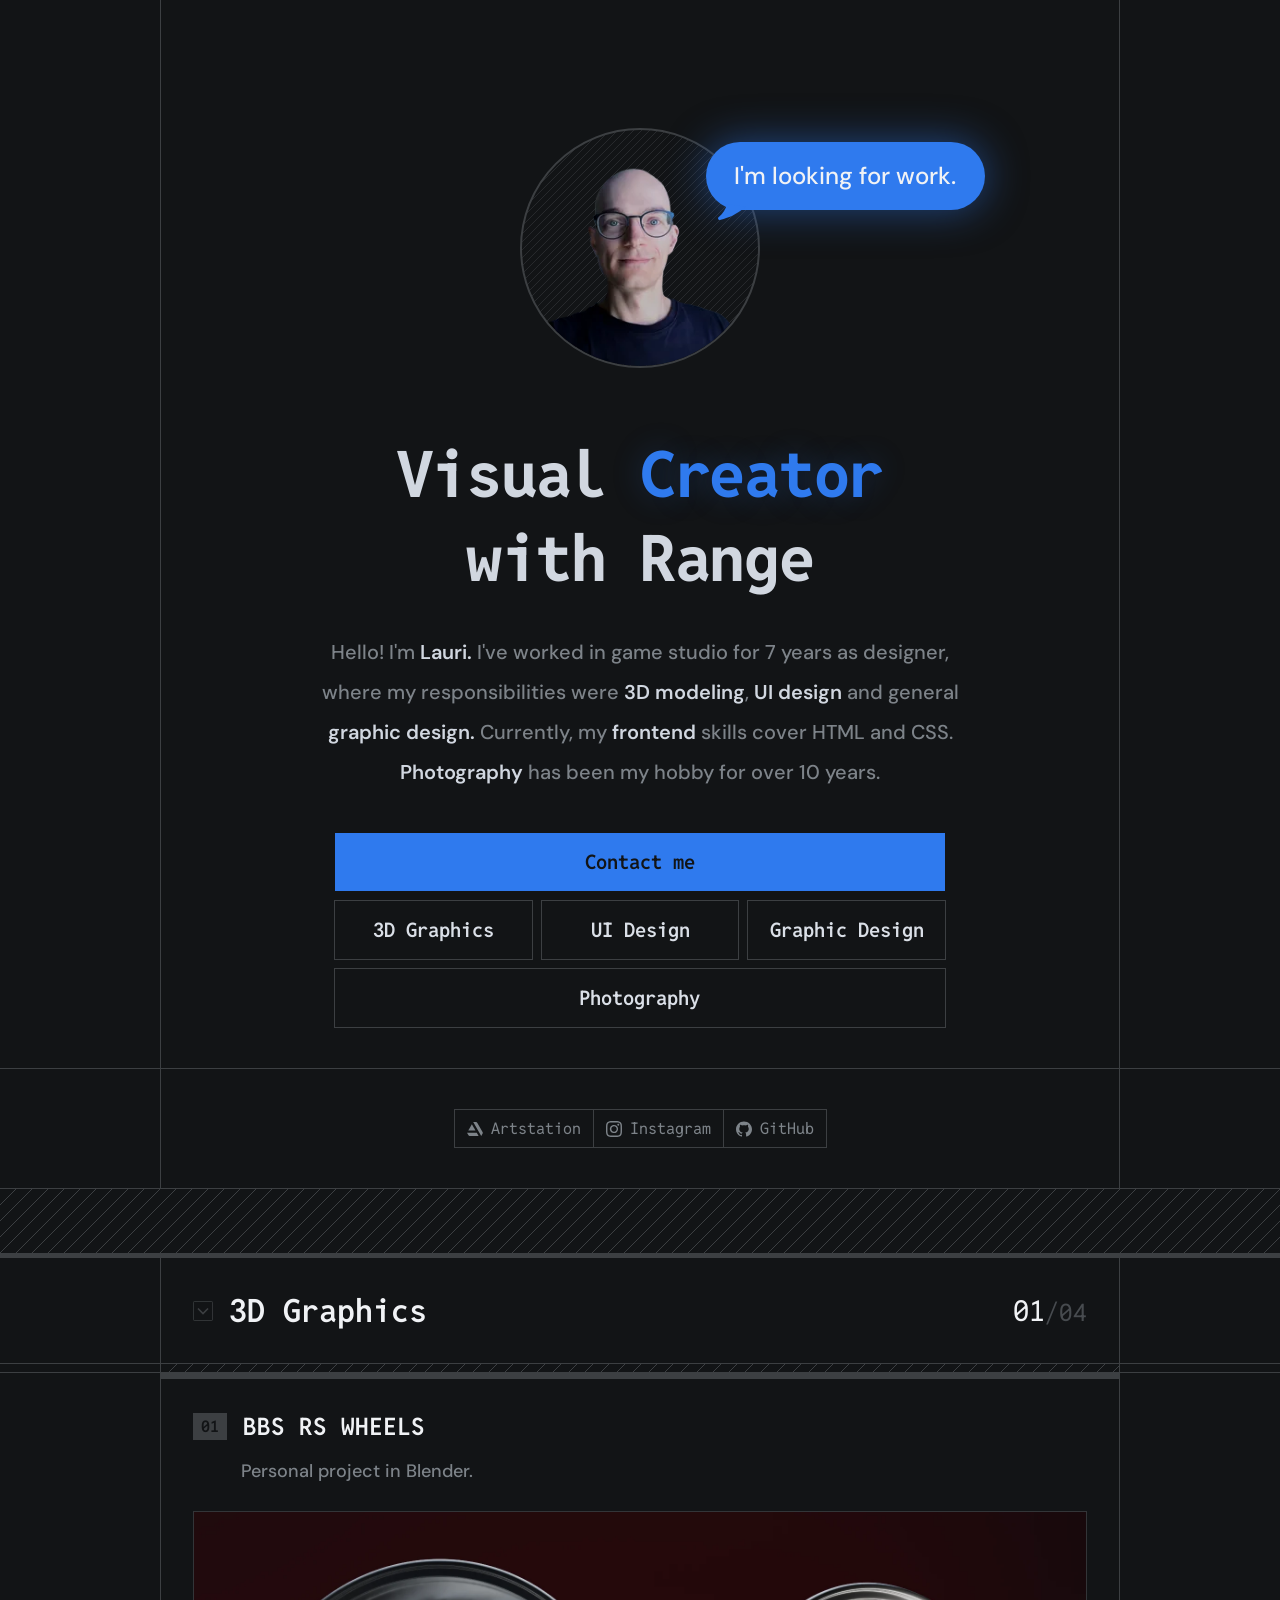
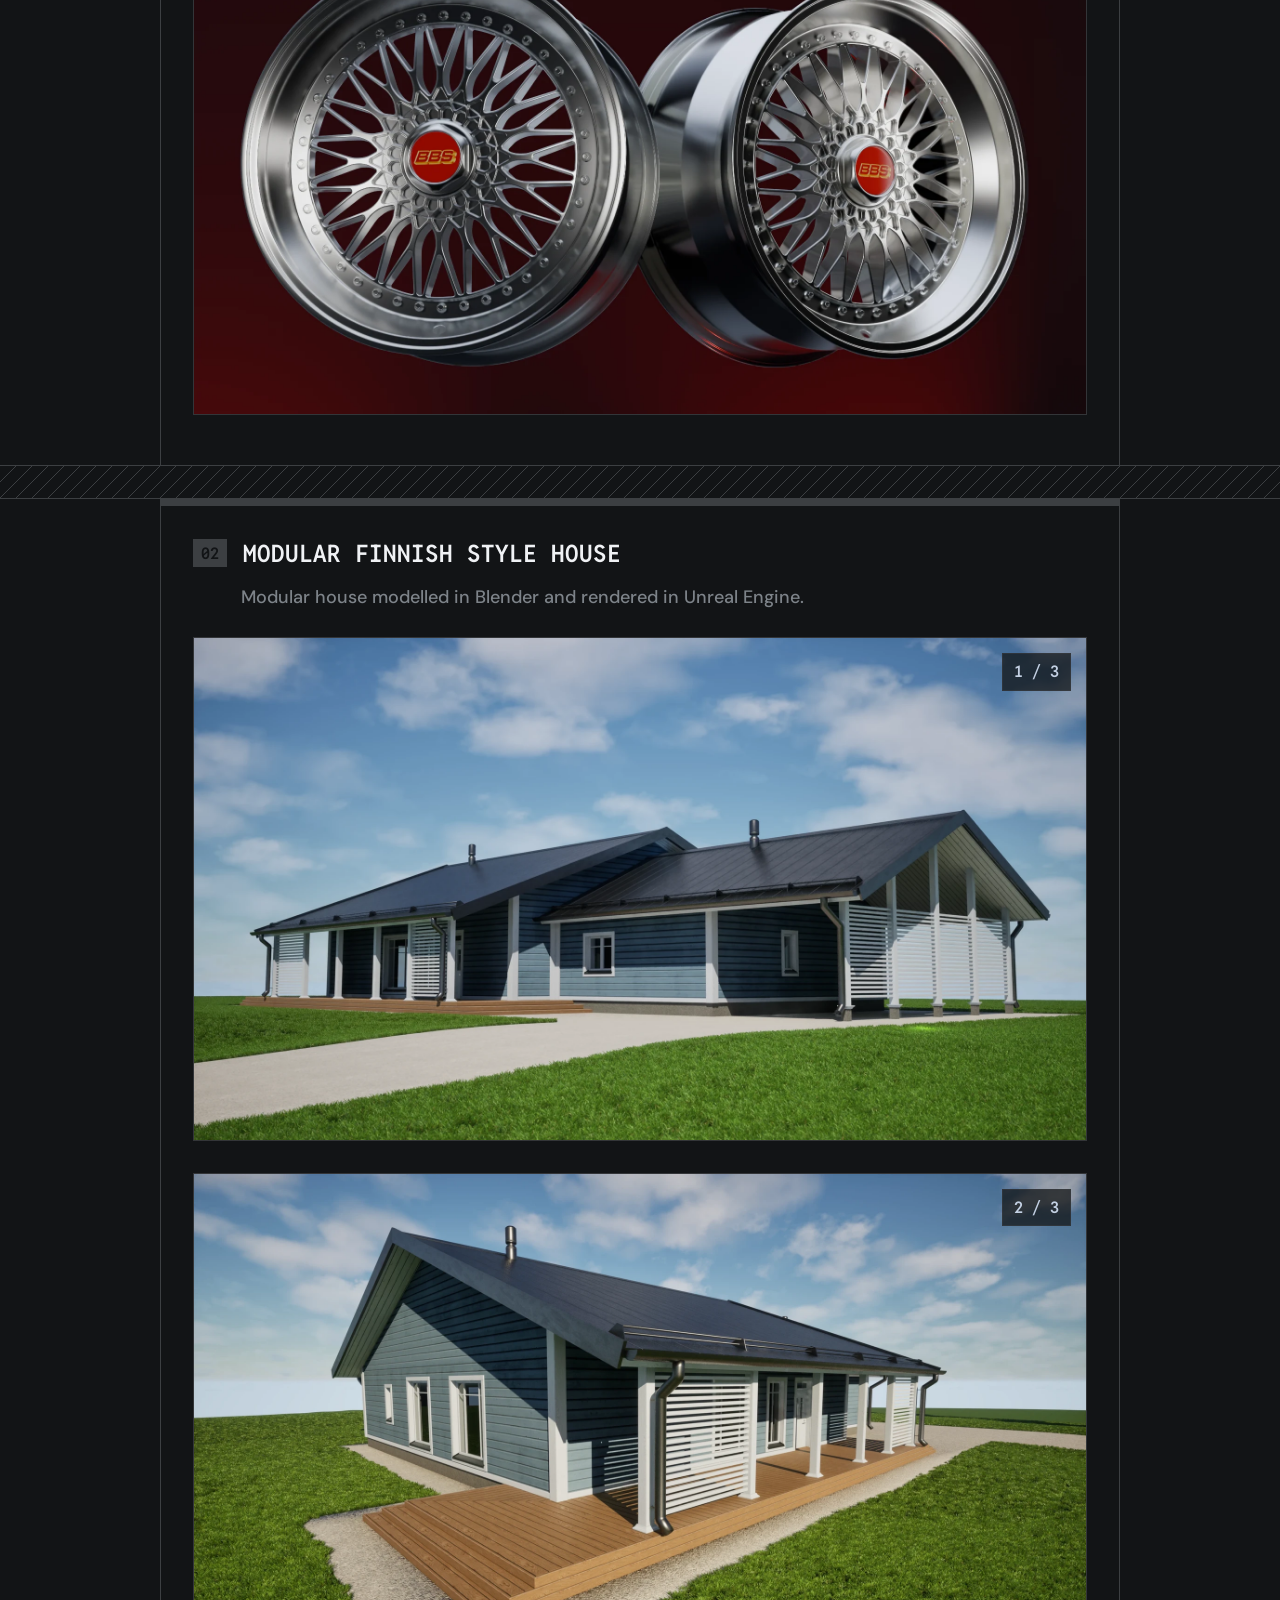
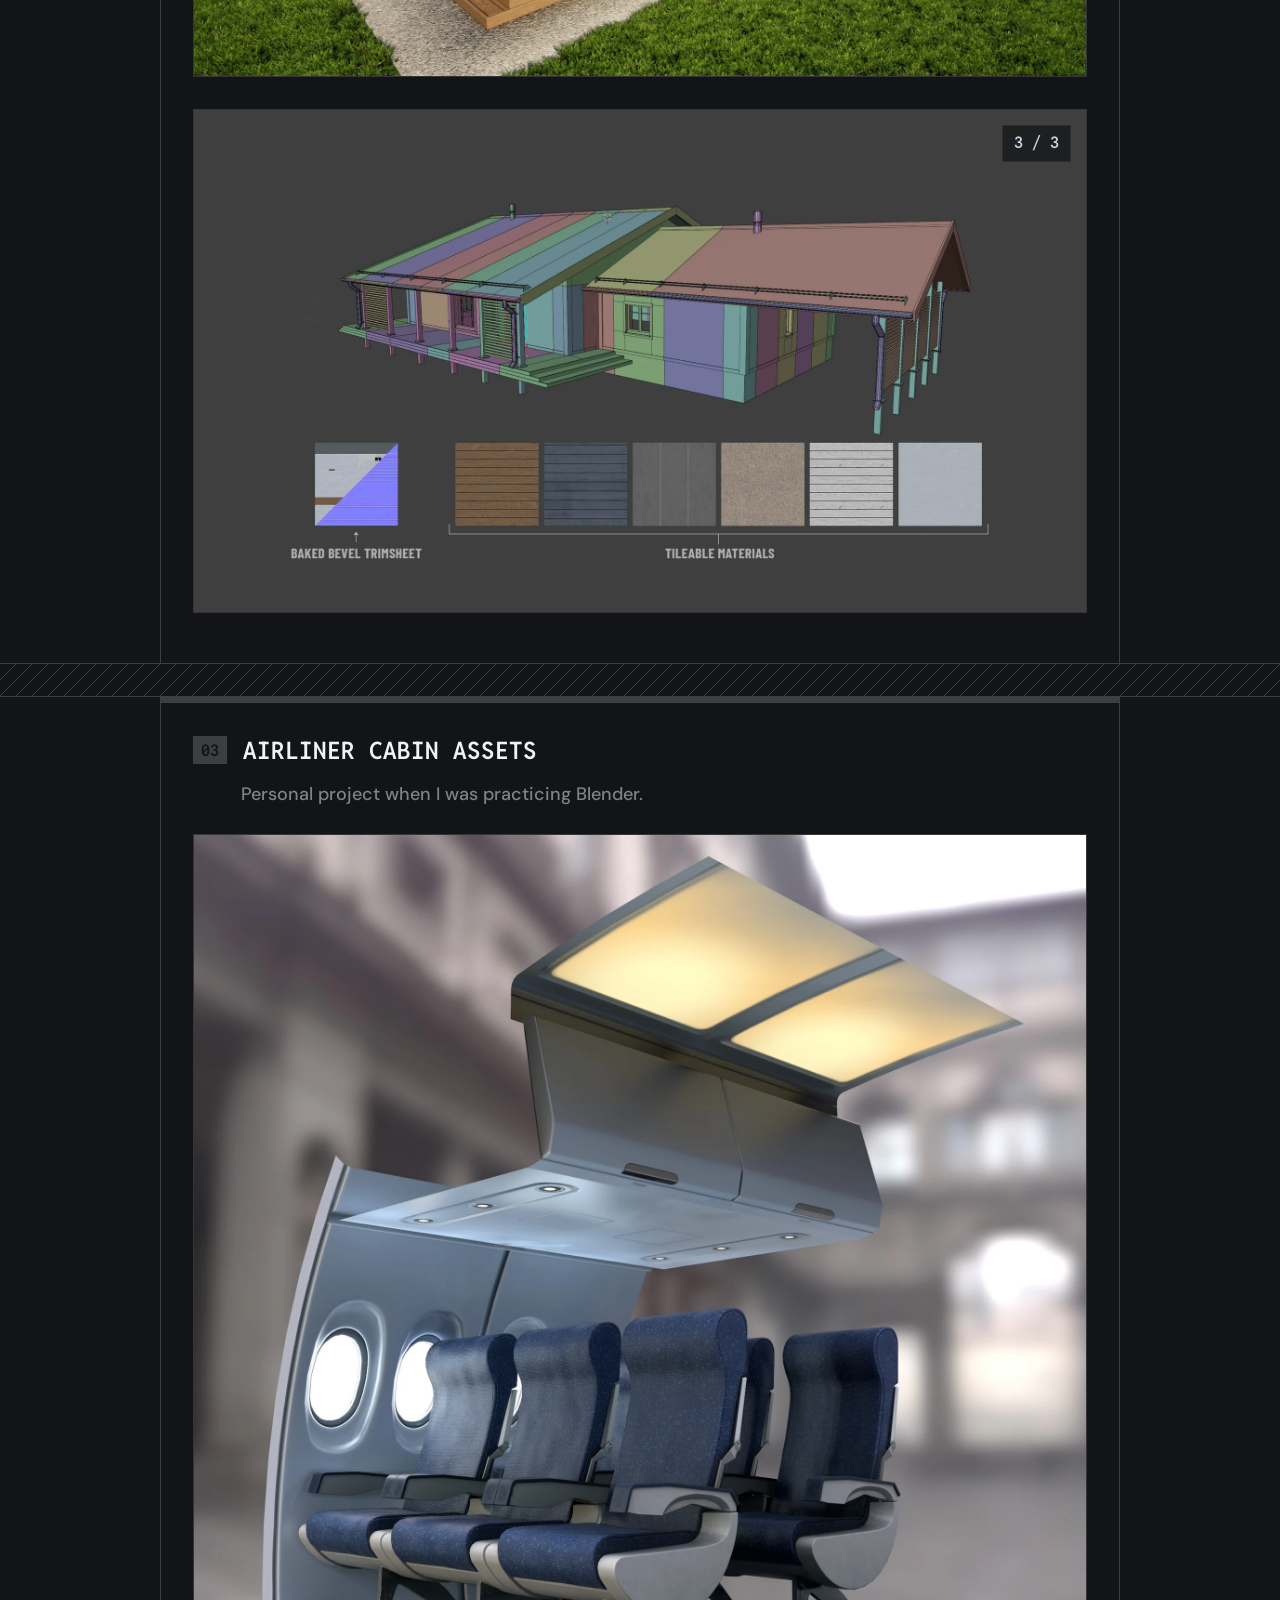
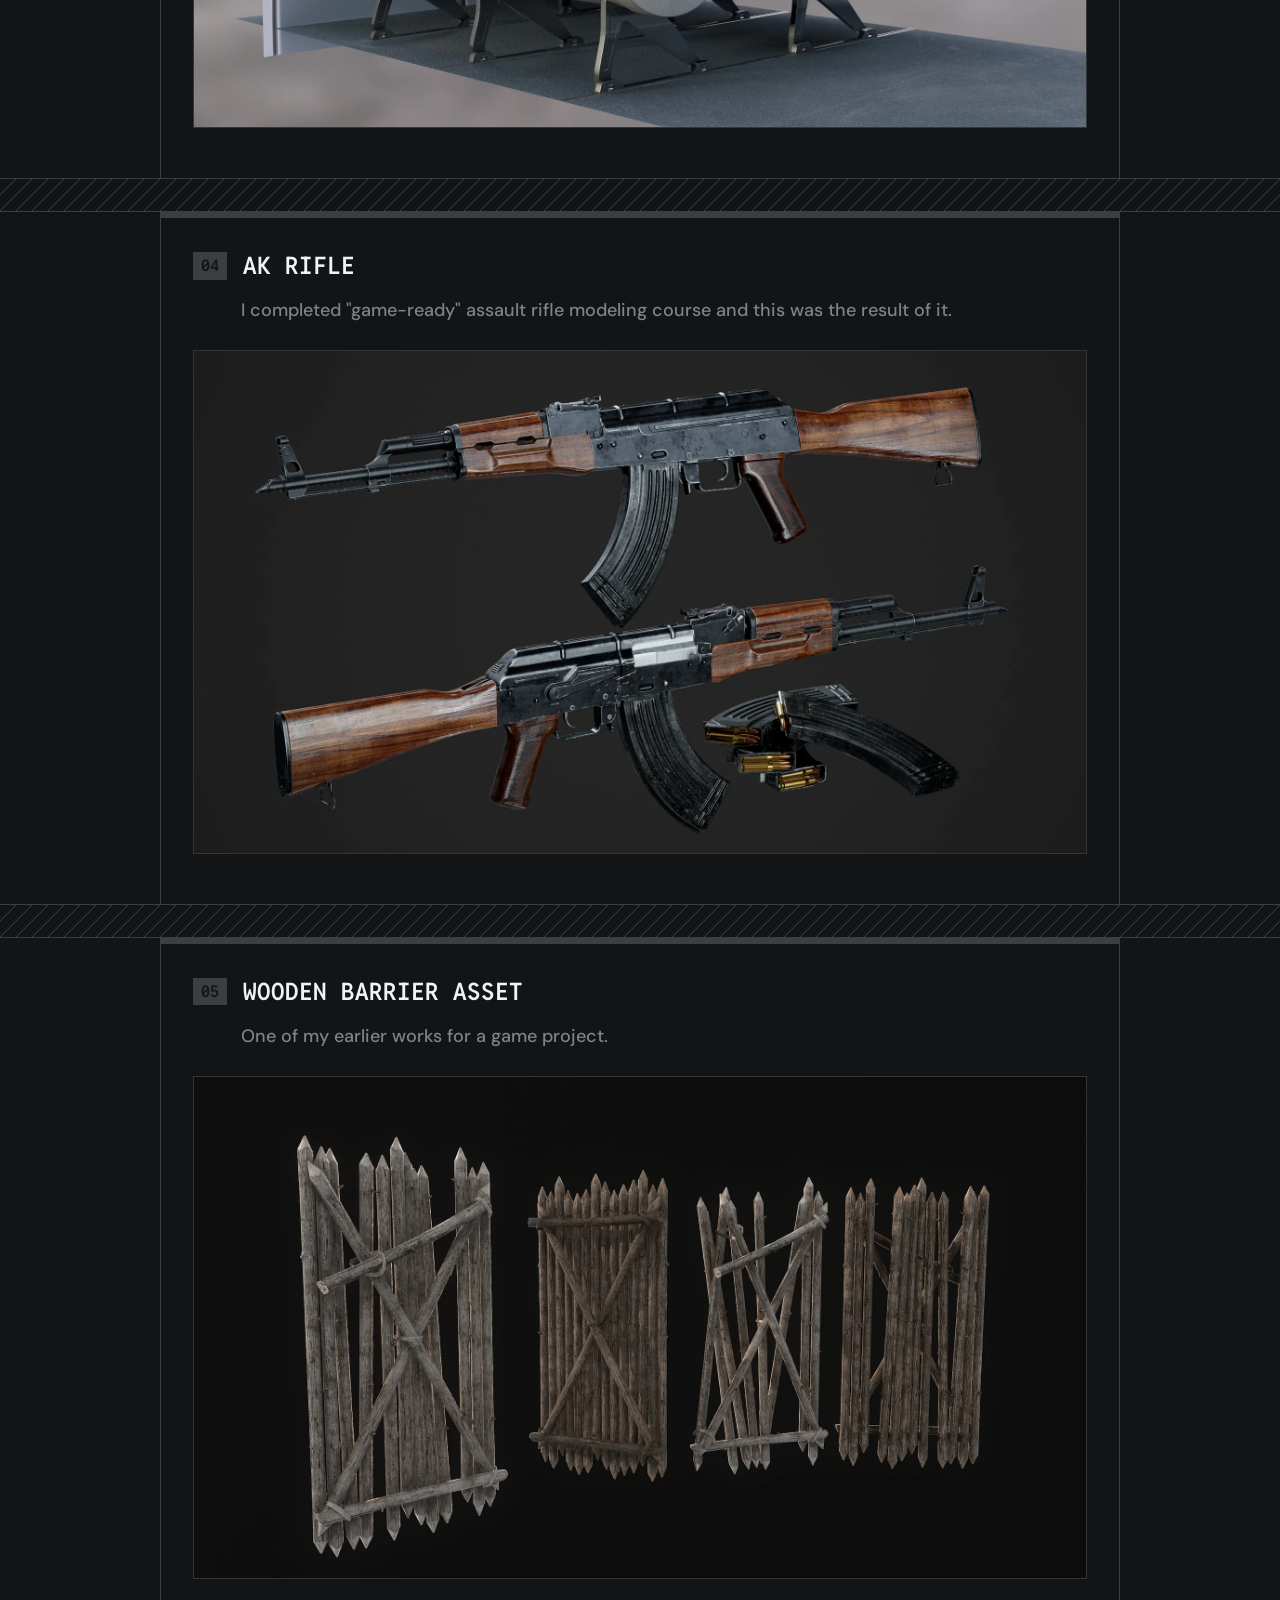
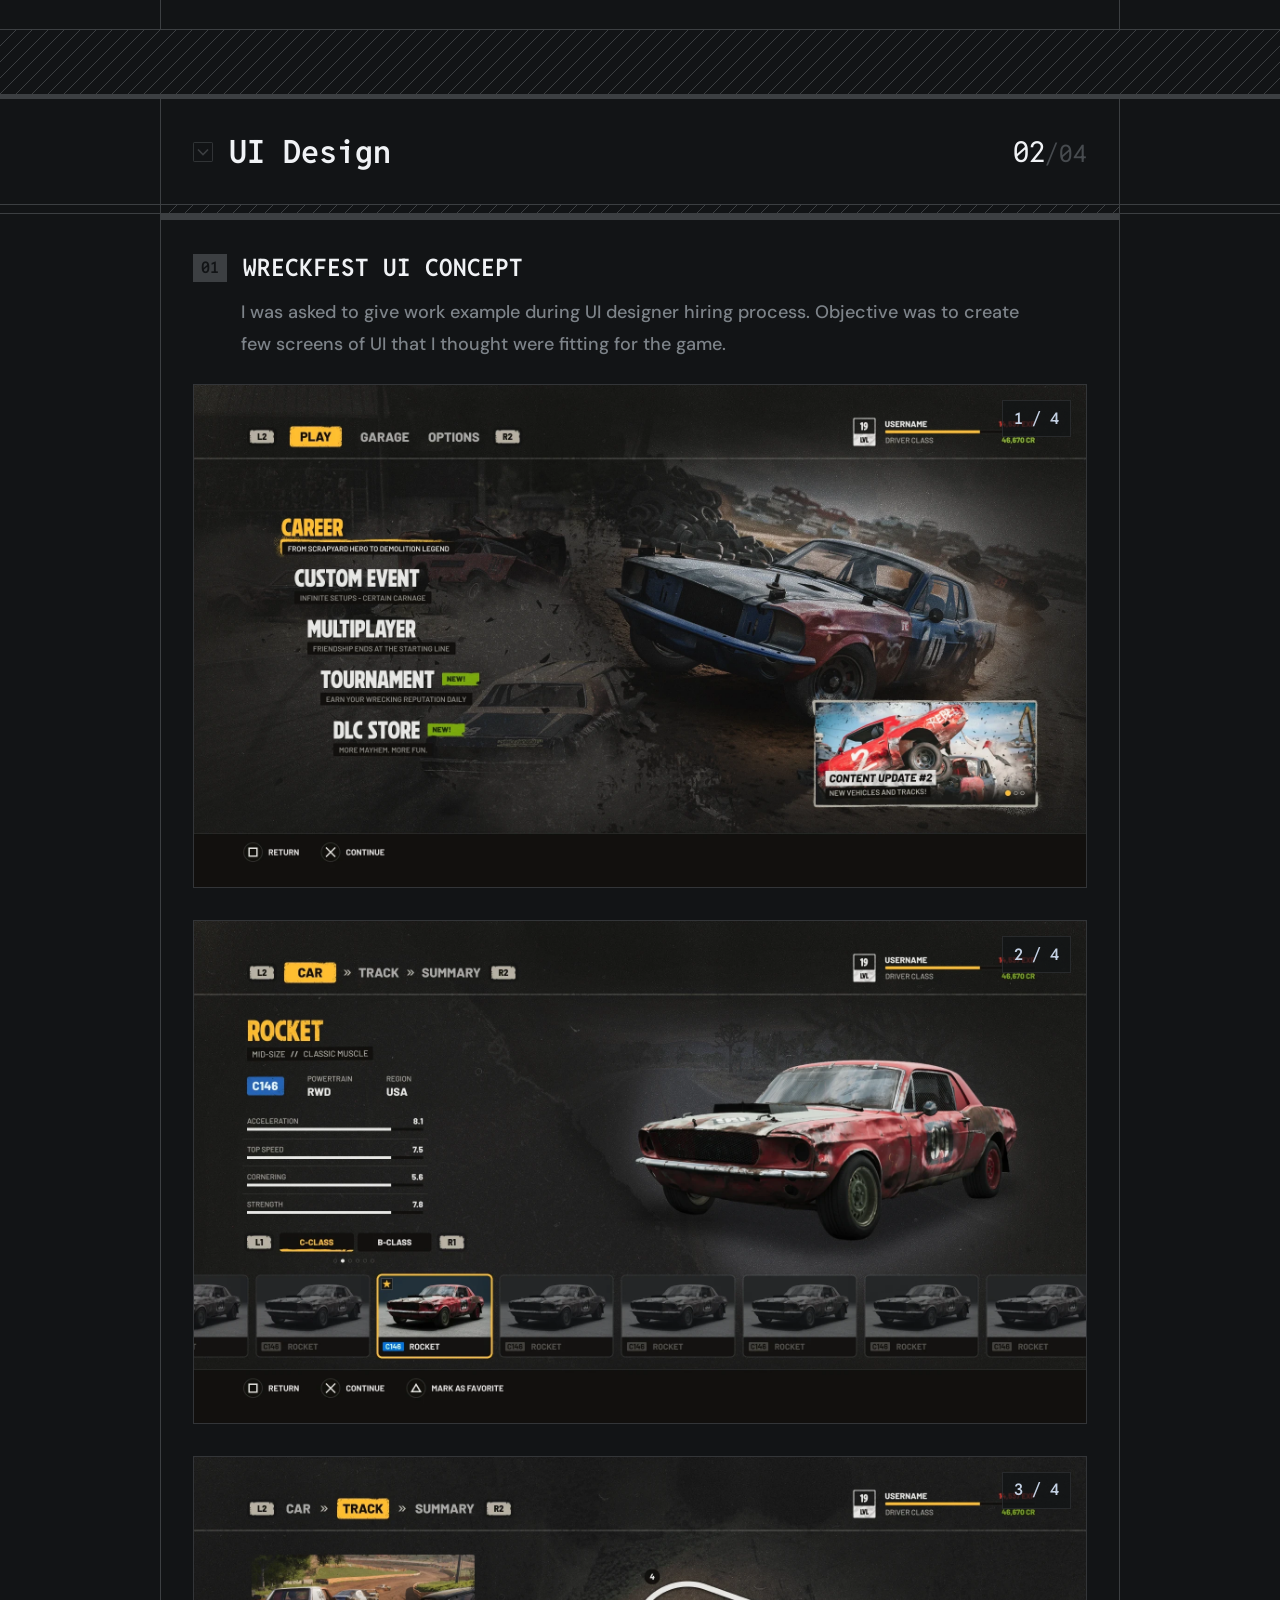
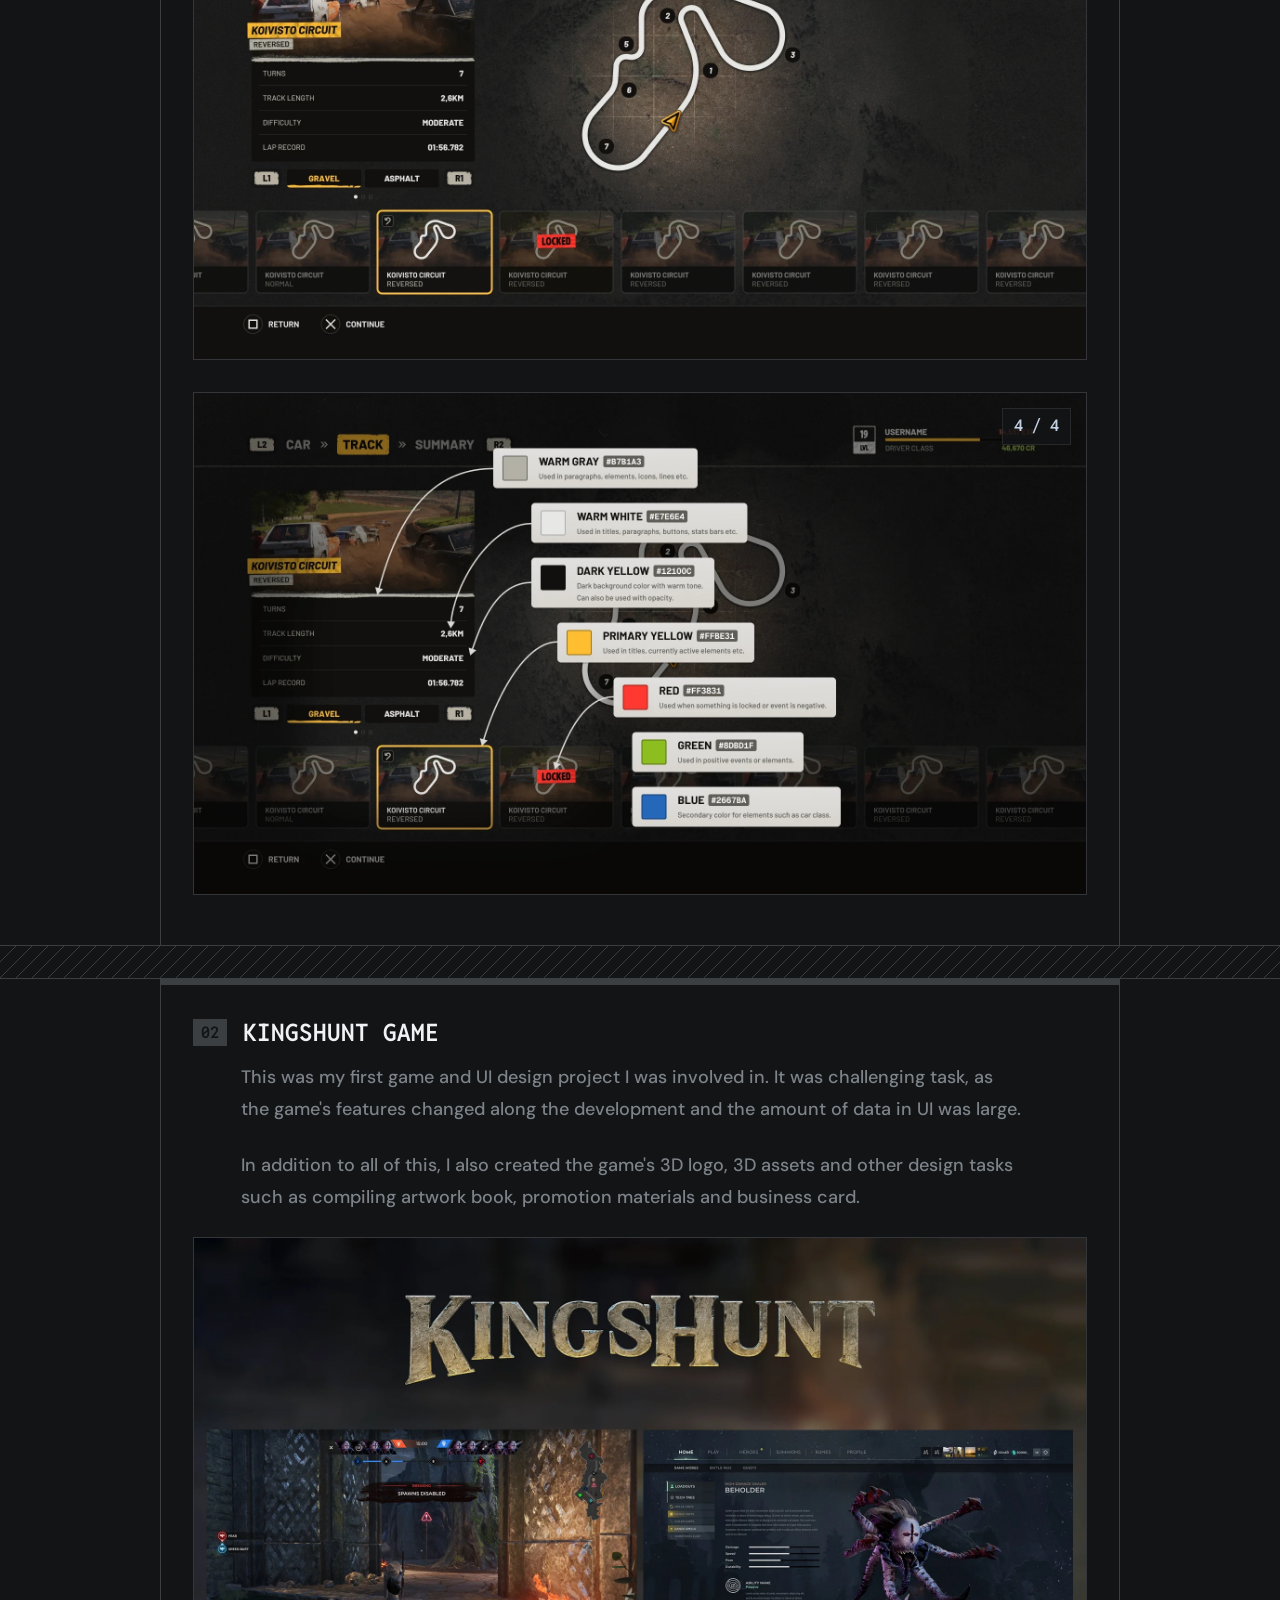
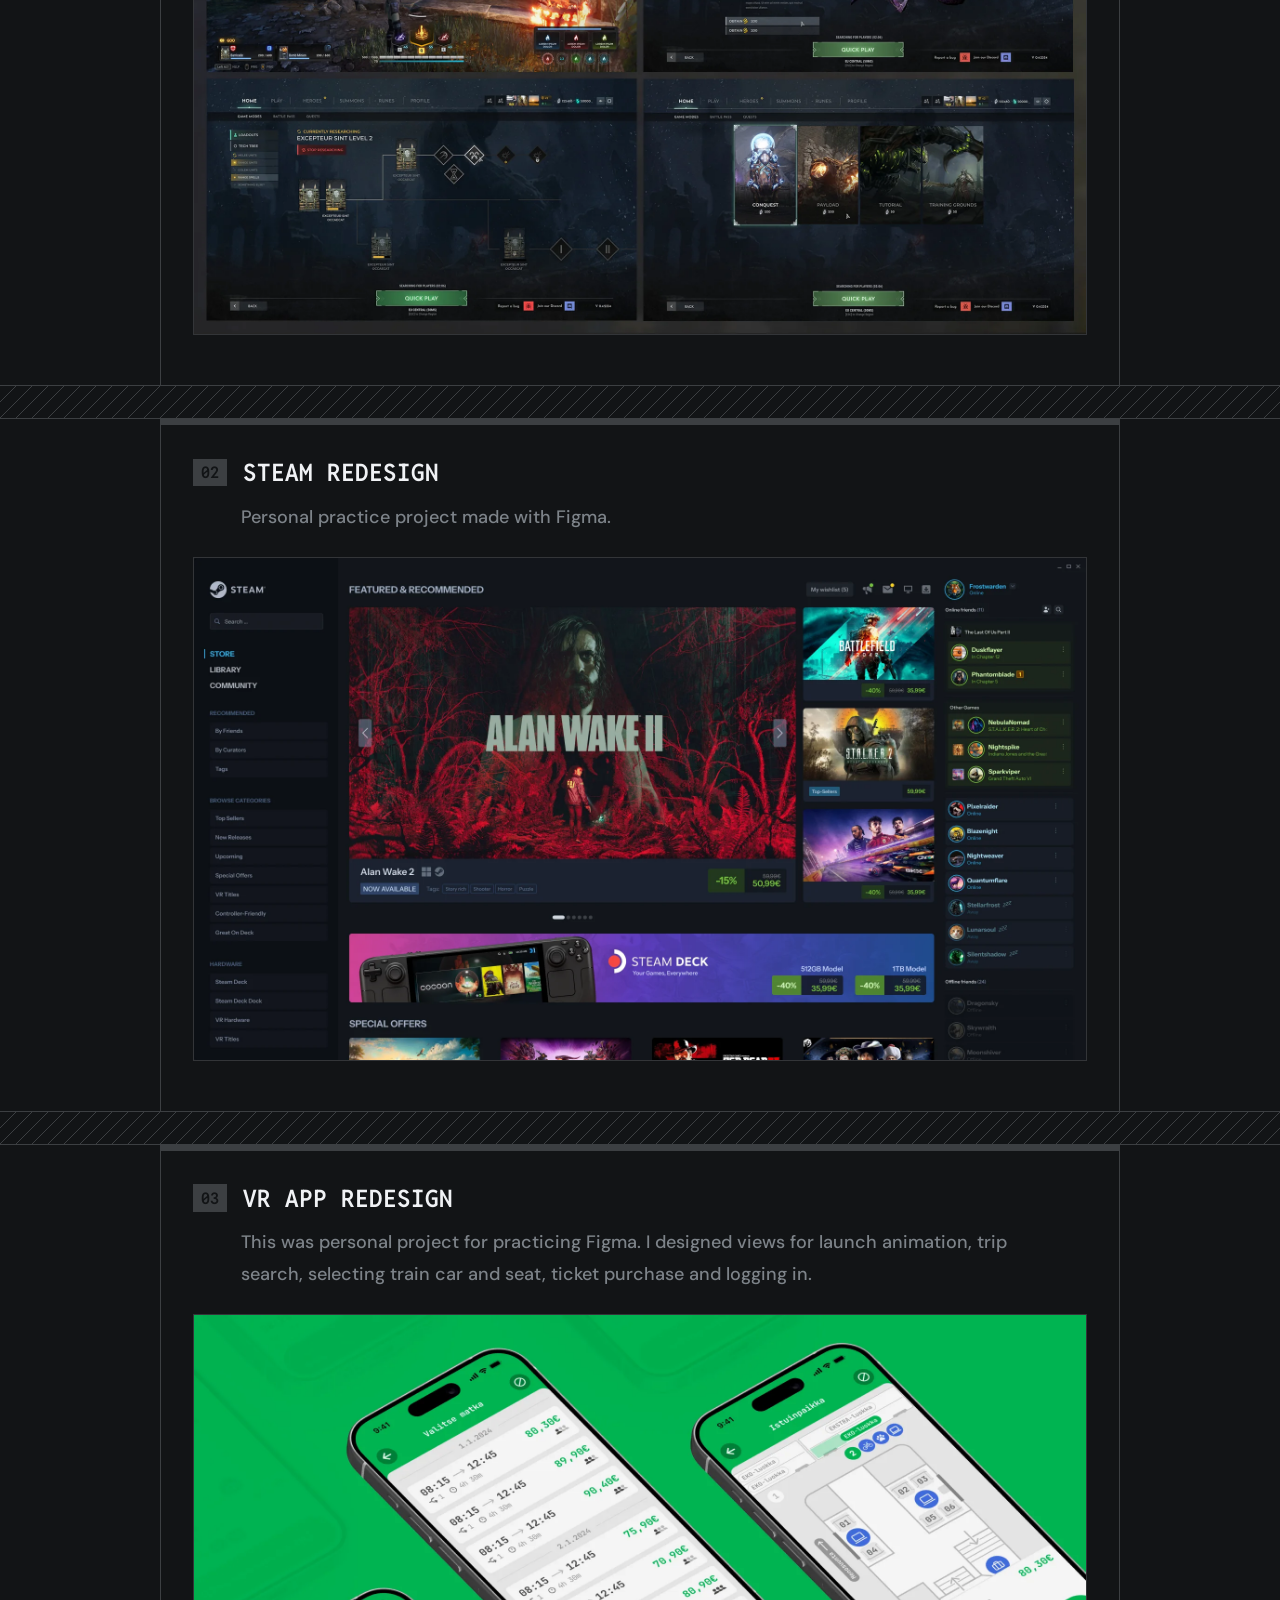
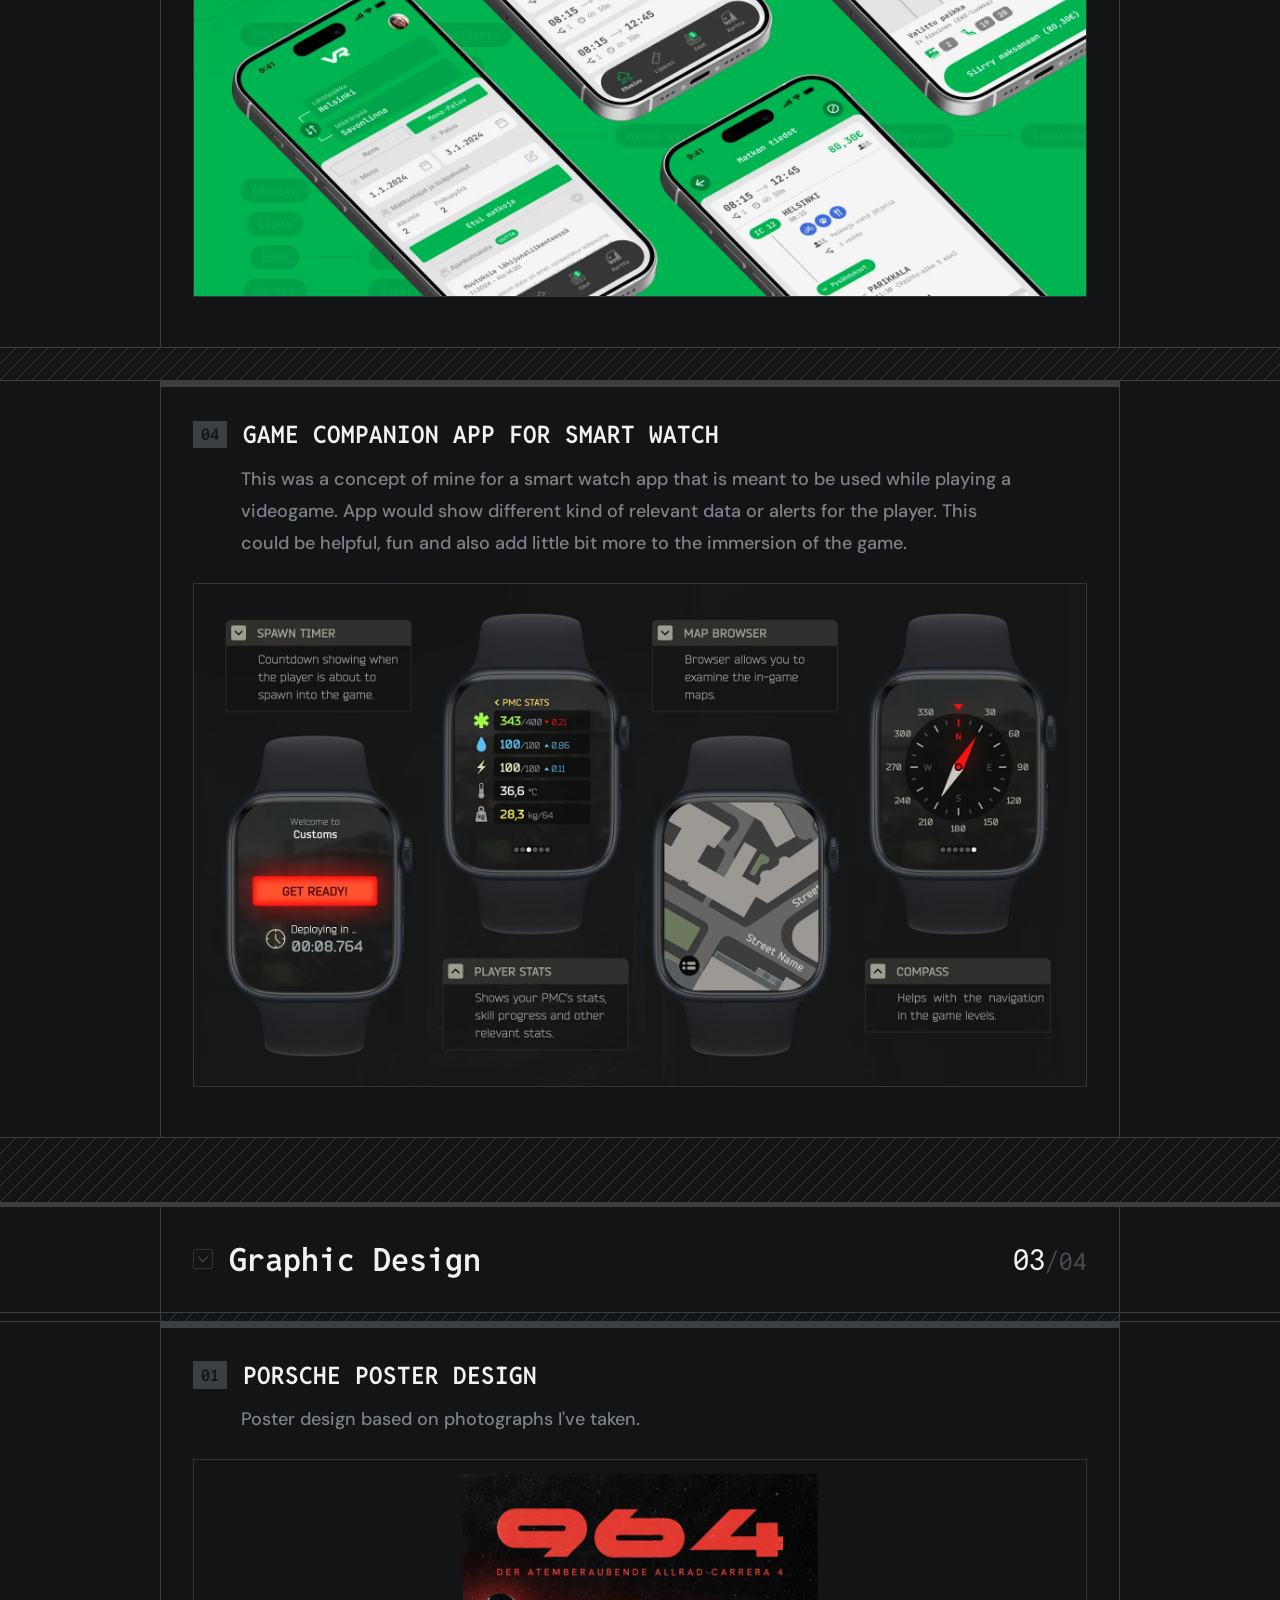
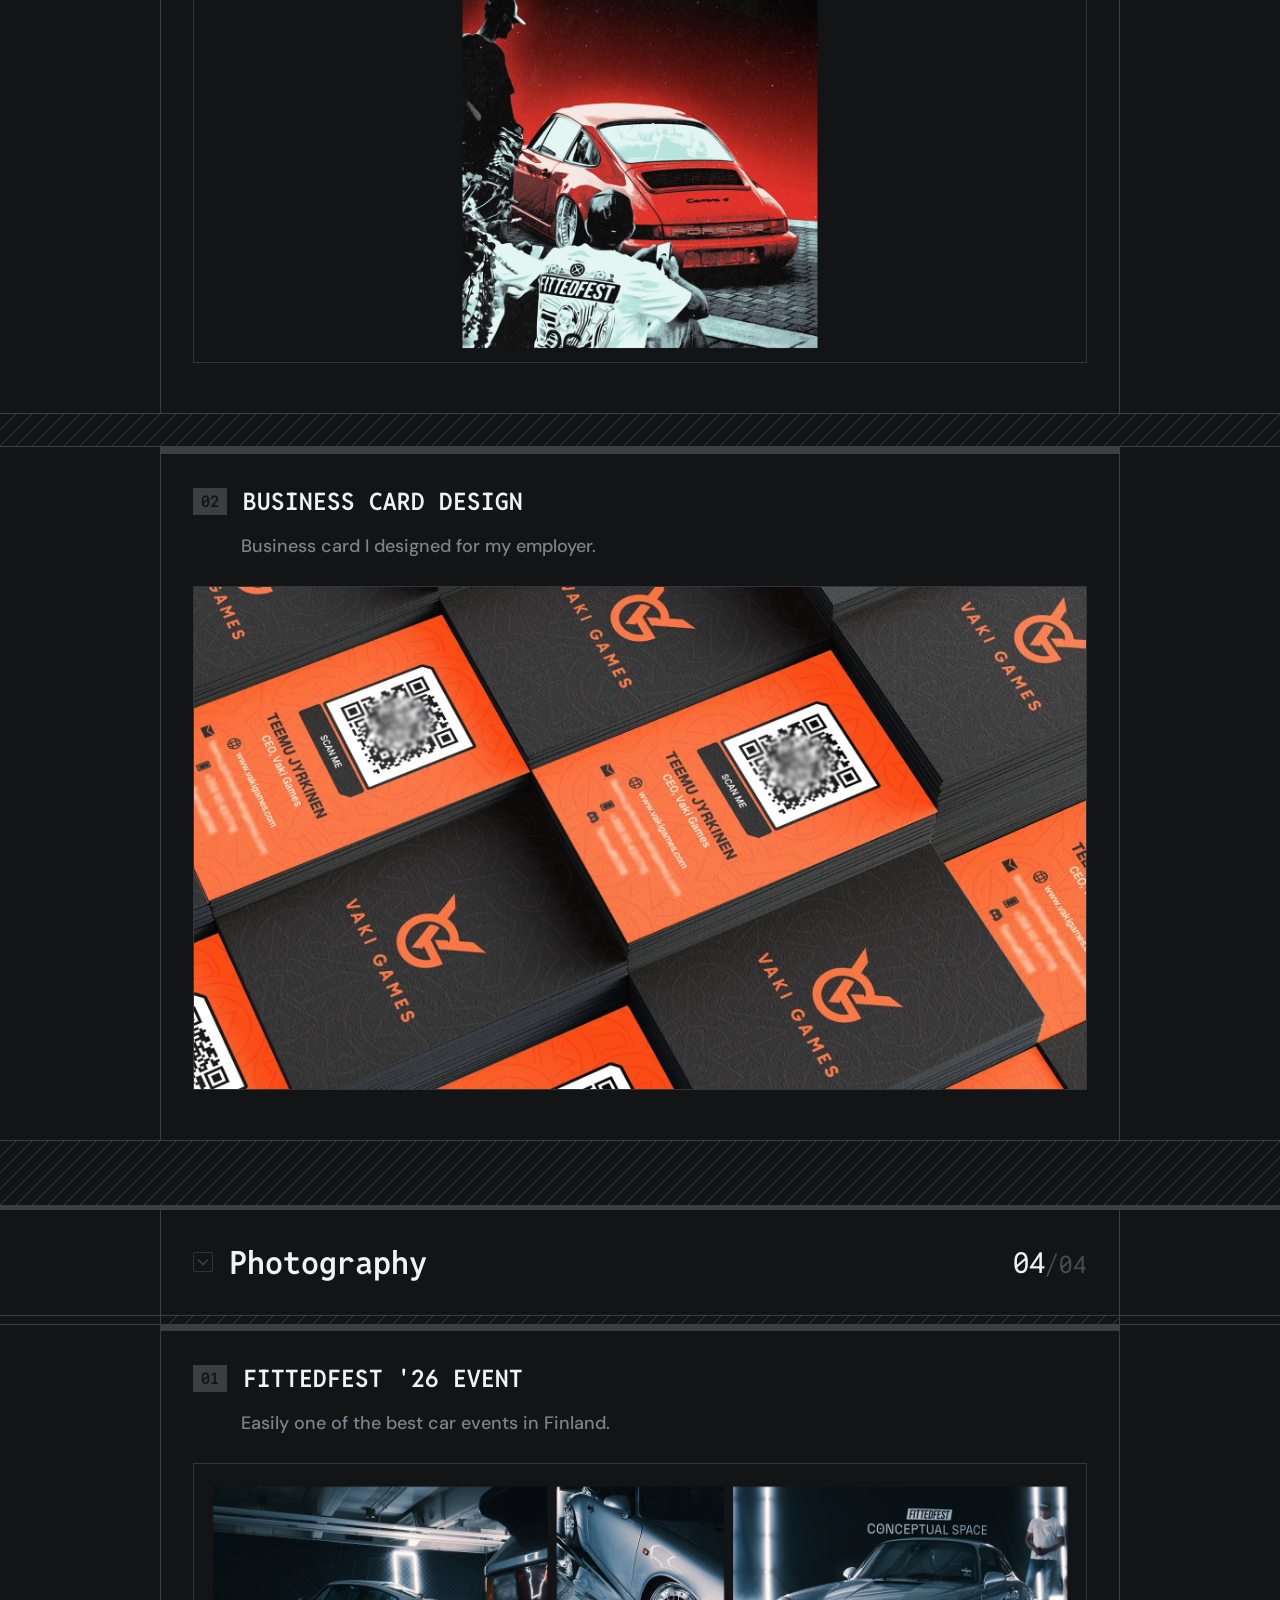
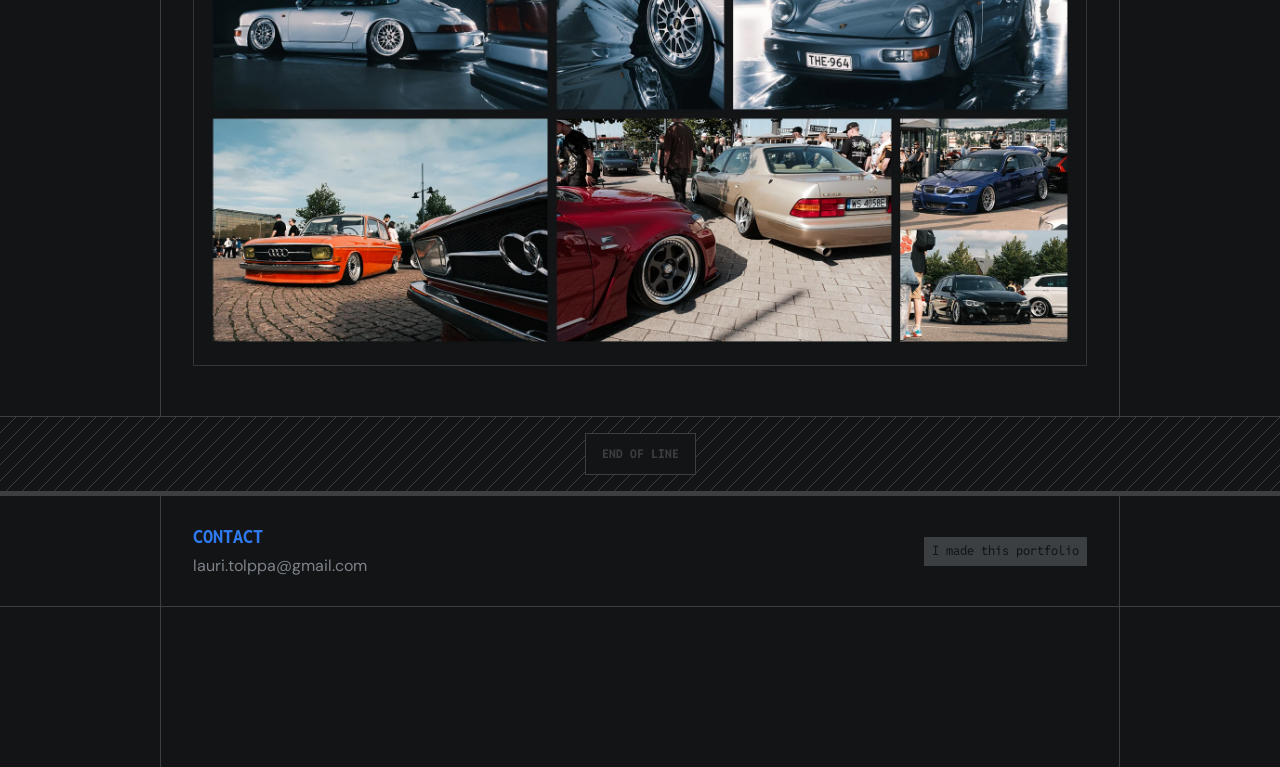
==== commit 02996104: "Various improvements" ====
--- a/index.html
+++ b/index.html
@@ -177,23 +177,19 @@
                     Objective was to create few screens of UI that I thought were fitting for the game.</p>
                 <a class="work-thumbnail-link" href="wf-01.webp" target="_blank" rel="noopener">
                     <img src="wf-01.webp" alt="Wreckfest UI concept" class="work-thumbnail" />
-                    <span class="image-count">1 / 5</span>
+                    <span class="image-count">1 / 4</span>
                 </a>
                 <a class="work-thumbnail-link" href="wf-02.webp" target="_blank" rel="noopener">
                     <img src="wf-02.webp" alt="Wreckfest UI concept" class="work-thumbnail" />
-                    <span class="image-count">2 / 5</span>
+                    <span class="image-count">2 / 4</span>
                 </a>
                 <a class="work-thumbnail-link" href="wf-03.webp" target="_blank" rel="noopener">
                     <img src="wf-03.webp" alt="Wreckfest UI concept" class="work-thumbnail" />
-                    <span class="image-count">3 / 5</span>
+                    <span class="image-count">3 / 4</span>
                 </a>
                 <a class="work-thumbnail-link" href="wf-04.webp" target="_blank" rel="noopener">
                     <img src="wf-04.webp" alt="Wreckfest UI concept" class="work-thumbnail" />
-                    <span class="image-count">4 / 5</span>
-                </a>
-                <a class="work-thumbnail-link" href="wf-05.webp" target="_blank" rel="noopener">
-                    <img src="wf-05.webp" alt="Wreckfest UI concept" class="work-thumbnail" />
-                    <span class="image-count">5 / 5</span>
+                    <span class="image-count">4 / 4</span>
                 </a>
             </div>
     </div>
@@ -212,6 +208,18 @@
                 and business card.</p>
                 <a class="work-thumbnail-link" href="kh.webp" target="_blank" rel="noopener">
                     <img src="kh.webp" alt="Wreckfest UI concept" class="work-thumbnail" />
+                </a>
+            </div>
+    </div>
+
+    <div class="stripe stripe_height02"></div>
+
+    <div class="column-container">
+            <div class="work">
+                <h3><span class="type-id-small">02</span> Steam redesign</h3>
+                <p class="work-description">Personal practice project made with Figma.</p>
+                <a class="work-thumbnail-link" href="steam01.webp" target="_blank" rel="noopener">
+                    <img src="steam01.webp" alt="Wreckfest UI concept" class="work-thumbnail" />
                 </a>
             </div>
     </div>
@@ -226,11 +234,6 @@
                     ticket purchase and logging in.</p>
                 <a class="work-thumbnail-link" href="vr_app01.webp" target="_blank" rel="noopener">
                     <img src="vr_app01.webp" alt="Wreckfest UI concept" class="work-thumbnail" />
-                    <span class="image-count">1 / 2</span>
-                </a>
-                <a class="work-thumbnail-link" href="vr_app02.webp" target="_blank" rel="noopener">
-                    <img src="vr_app02.webp" alt="Wreckfest UI concept" class="work-thumbnail" />
-                    <span class="image-count">2 / 2</span>
                 </a>
             </div>
     </div>
@@ -275,7 +278,7 @@
             </div>
     </div>
 
-    <div class="stripe stripe_height03">
+    <div class="stripe stripe_height02">
     </div>
 
     <div class="column-container">
@@ -318,9 +321,19 @@
     </div>
 
 
-    <div class="container">
+    <div class="footer-container">
         <div class="footer" id="footer">
-            <span class="small-note">Website made by me.</span>
+            <div class="footer-content">
+                <p class="bold-p">Contact</p>
+                <a href="mailto:lauri.tolppa@gmail.com">lauri.tolppa@gmail.com</a>
+            </div>
+            <div class="footer-note">
+                <span class="small-note">I made this portfolio</span>
+            </div>
+        </div>
+    </div>
+    <div class="footer-container top-border footer-spacer">
+        <div class="footer extra-height01">
         </div>
     </div>
 
--- a/styles.css
+++ b/styles.css
@@ -7,6 +7,7 @@
 :root {
     --color-primary: #2F7AEE;
     --color-stroke: #3C3F42;
+    --color-stroke-subtle: color-mix(in srgb, var(--color-stroke) 50%, transparent);
     --color-paragraph: #7D8389;
     --color-white: #D1D7E0;
     --color-greywhite: #C3D0E3;
@@ -215,7 +216,7 @@
     border-radius: 999px;
     background-color: var(--color-primary);
     color: #F0F2F5;
-    font-family: "'DM Sans'", sans-serif;
+    font-family: 'DM Sans', sans-serif;
     font-size: 1.5rem;
     font-weight: 500;
     line-height: 1.5;
@@ -234,6 +235,19 @@
 
 p {
     line-height: 2.5rem;
+    font-weight: 400;
+    font-family: 'DM Sans', sans-serif;
+    color: var(--color-paragraph);
+}
+
+.bold-p {
+    font-weight: 700;
+    font-size: 1.125rem;
+    font-family: 'Reddit mono', sans-serif;
+    color: var(--color-primary);
+    text-transform: uppercase;
+    margin-bottom: 0.75rem;
+    display: block;
 }
 
 h1 {
@@ -586,14 +600,17 @@
 }
 
 .image-count {
+    display: block;
+    line-height: 1;
     position: absolute;
     top: 1rem;
     right: 1rem;
-    padding: 0.4rem 0.7rem;
-    color: var(--color-white);
+    padding: 0.6rem 0.7rem;
+    color: var(--color-greywhite);
     background-color: color-mix(in srgb, var(--color-background) 75%, transparent);
     font-family: 'Reddit Mono', sans-serif;
     font-weight: 600;
+    border: 1px solid var(--color-stroke-subtle);
 }
 
 .header-btn {
@@ -614,14 +631,76 @@
     margin: 1.5rem 0;
 }
 
+.footer-container {
+    display: flex;
+    justify-content: center;
+    margin: 0;
+    border-top: 4px solid #3C3F42;
+}
+
+.top-border {
+    border-top: 1px solid #3C3F42;
+}
+
 .footer {
     display: flex;
-    justify-content: center;
+    flex-direction: row;
+    align-items: center;
+    justify-content: space-between;
     width: 75vw;
     max-width: 1280px;
-    padding: 0 2rem 0 2rem;
-    align-items: center;
-    margin: 2rem 2rem;
+    padding: 2rem 2rem 2rem 2rem;
+    text-align: center;
+    border-left: 1px solid #3C3F42;
+    border-right: 1px solid #3C3F42;
+}
+
+.extra-height01 {
+    height: 10rem;
+}
+
+.footer-content {
+    display: flex;
+    flex-direction: column;
+    text-align: left;
+}
+
+.footer-content p {
+    line-height: 1;
+
+}
+
+.footer a {
+    font-family: 'DM Sans', sans-serif;
+    color: var(--color-paragraph);
+    text-decoration: none;
+    display: block;
+    line-height: 1;
+}
+
+.footer a:hover {
+    color: var(--color-white);
+}
+
+.footer-note {
+    display: flex;
+    align-items: center;
+    padding: 0.5rem;
+    text-align: right;
+    color: var(--color-background);
+    background-color: var(--color-stroke);
+}
+
+.footer-bottom {
+    display: flex;
+    flex-direction: row;
+    align-items: center;
+    width: 75vw;
+    max-width: 1280px;
+    padding: 8rem 2rem 0 2rem;
+    text-align: center;
+    border-left: 1px solid #3C3F42;
+    border-right: 1px solid #3C3F42;
 }
 
 .footer_btn {
@@ -663,11 +742,21 @@
 }
 
 .small-note {
+    display: block;
+    font-family: 'Reddit Mono';
+    font-size: 0.8rem;
+    line-height: 1;
+    color: var(--color-background);
+    text-align: left;
+    font-weight: 400;
+}
+
+.small-note-header {
     font-family: 'Reddit Mono';
     font-size: 0.875rem;
-    font-weight: 400;
-    color: #7D8389;
-    text-align: right;
+    font-weight: 600;
+    color: var(--color-primary);
+    text-align: left;
 }
 
 header {
@@ -874,7 +963,7 @@
 
     .profile-status__message {
         padding: 0.5rem 1rem;
-        font-size: clamp(1rem, 4vw, 1rem);
+        font-size: clamp(0.9rem, 4vw, 1rem);
         font-weight: 600;
         left: calc(20% + var(--portrait-half-width) - 1.5rem);
     }
@@ -946,6 +1035,12 @@
 
     .image-count {
         font-size: 0.5rem;
+        top: 0.5rem;
+        right: 0.5rem;
+        display: block;
+        line-height: 1;
+        padding: 0.4rem;
+        border: 1px solid var(--color-stroke-subtle);
     }
 
     .centered-stripes {
@@ -958,6 +1053,10 @@
 
     .footer {
         width: 100%;
+    }
+
+    .footer-spacer {
+        display: none;
     }
 
     nav {
@@ -1014,4 +1113,21 @@
         height: 20px;
 }
 
+    .footer {
+        flex-direction: column;
+    }
+
+    .footer-content {
+        margin-bottom: 6rem;
+        text-align: center;
+    }
+
+    .small-note {
+        font-size: 0.8rem;
+    }
+
+    .footer-note {
+        margin-bottom: 1rem;
+    }
+
 }
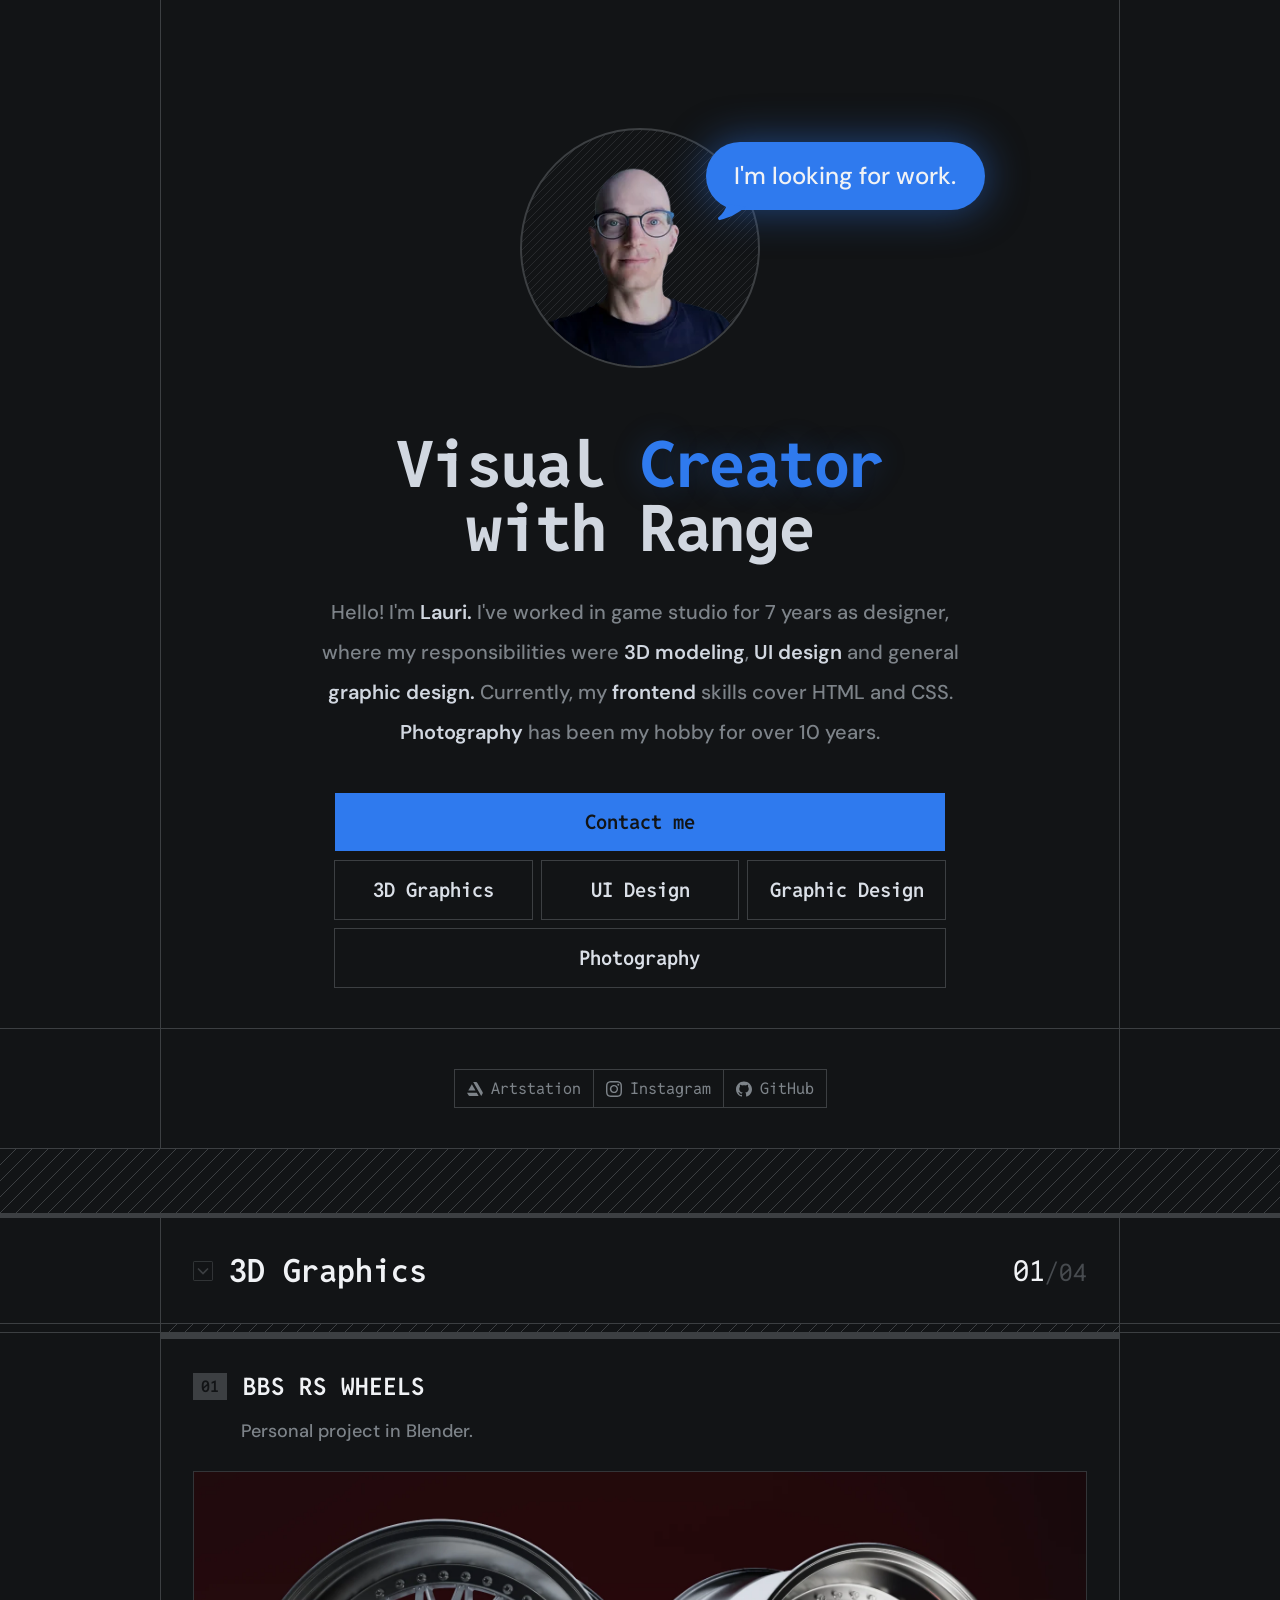
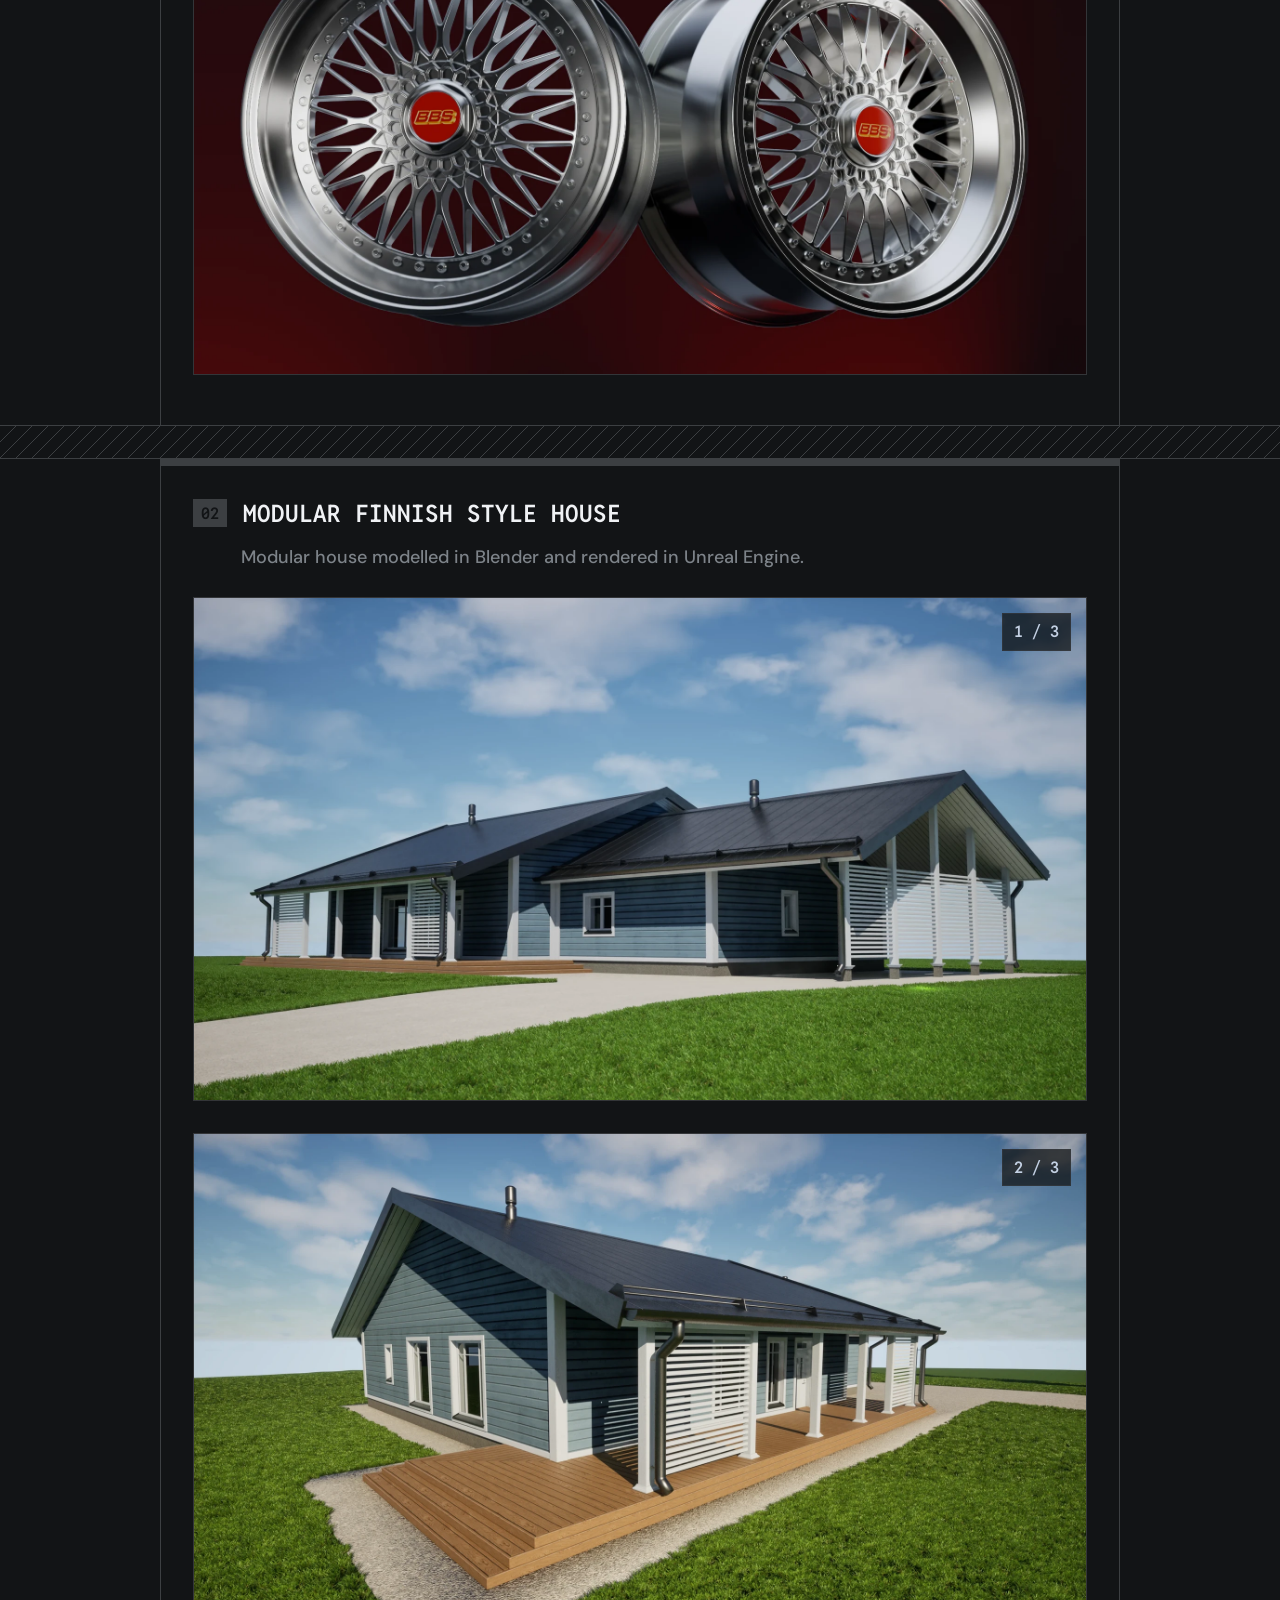
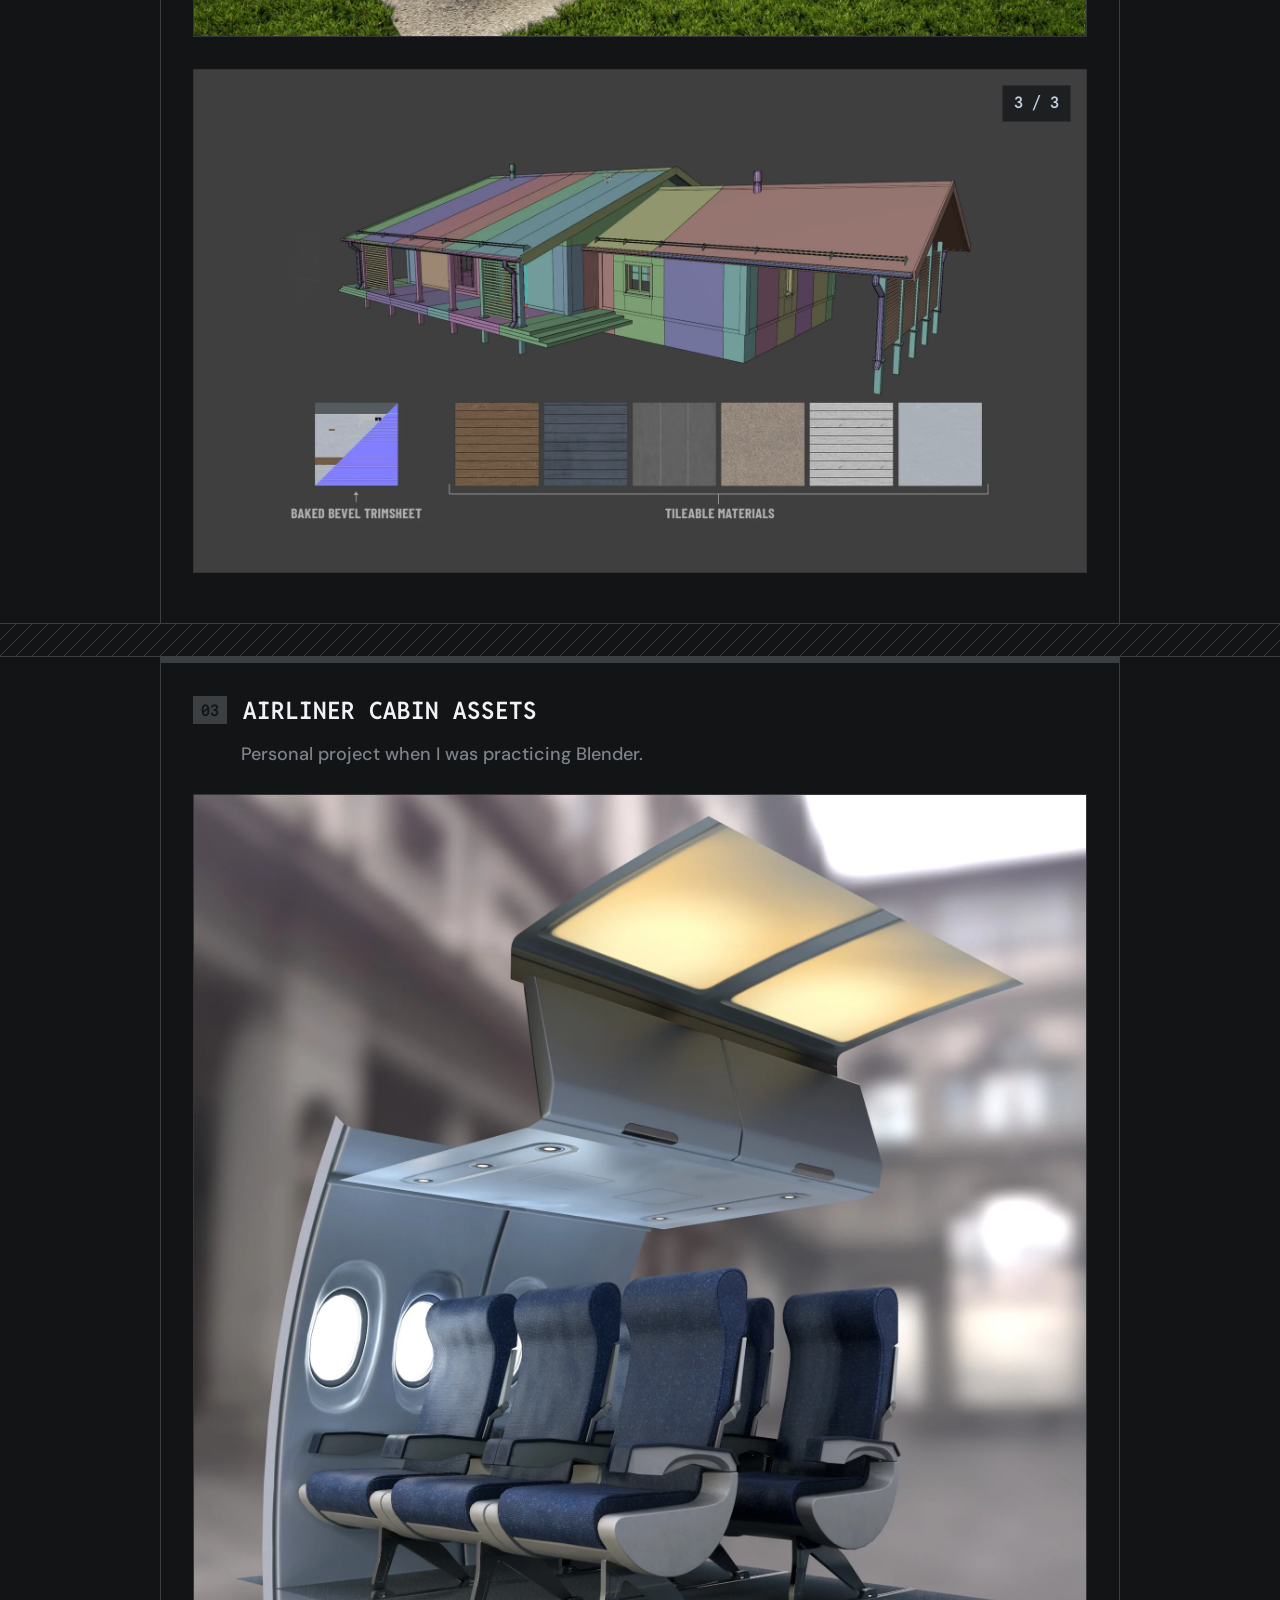
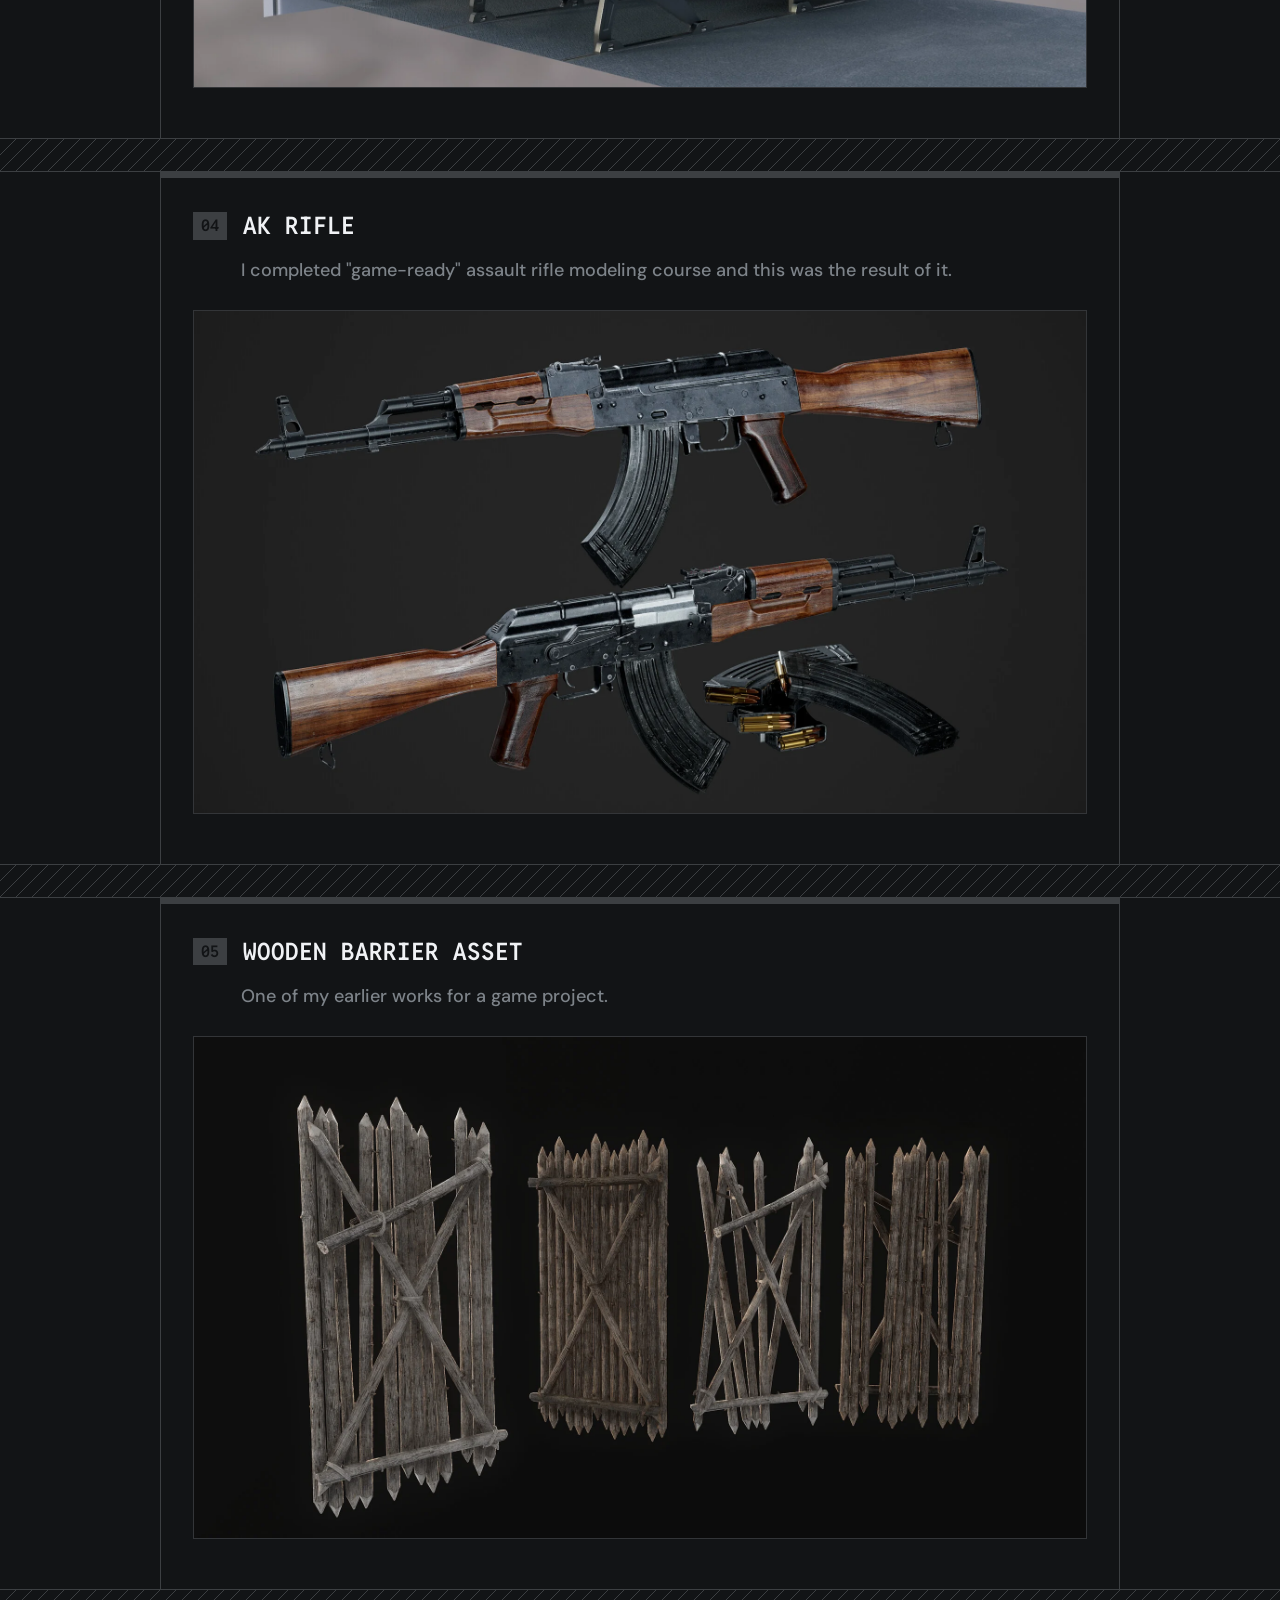
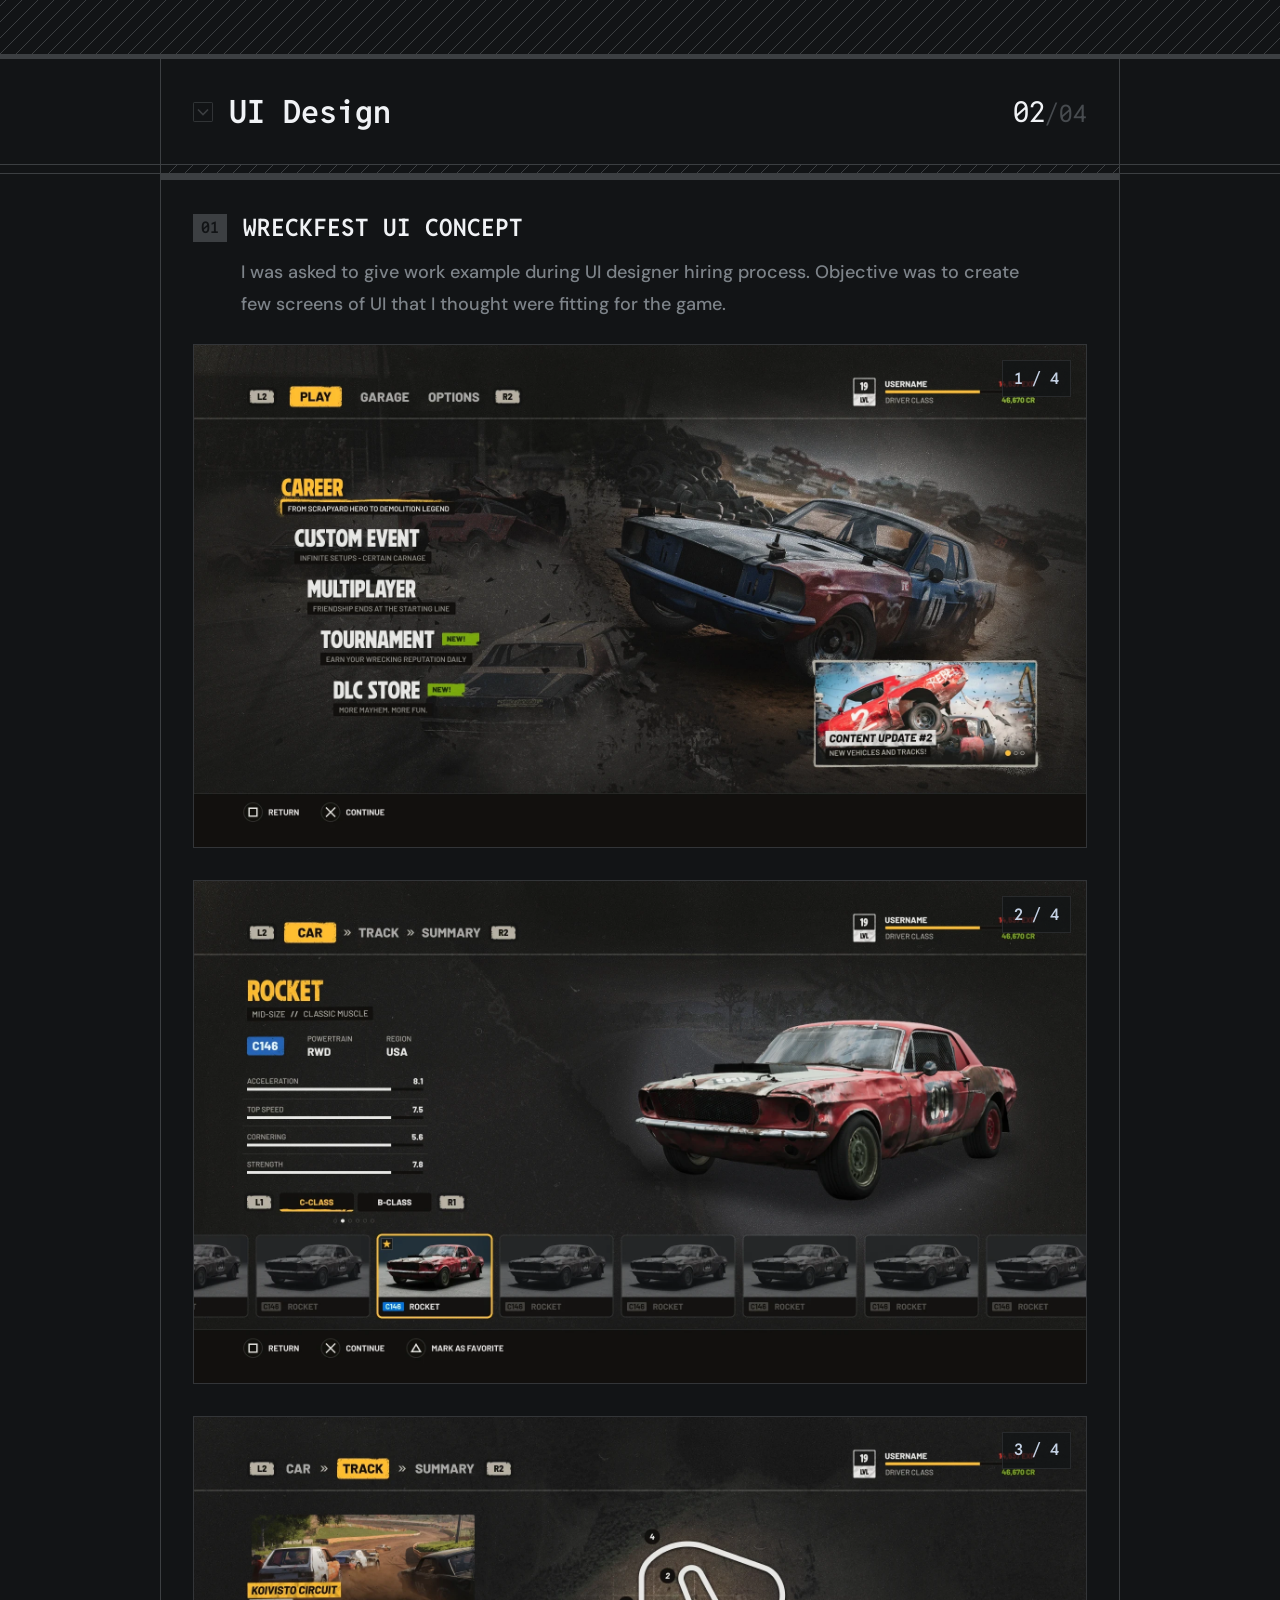
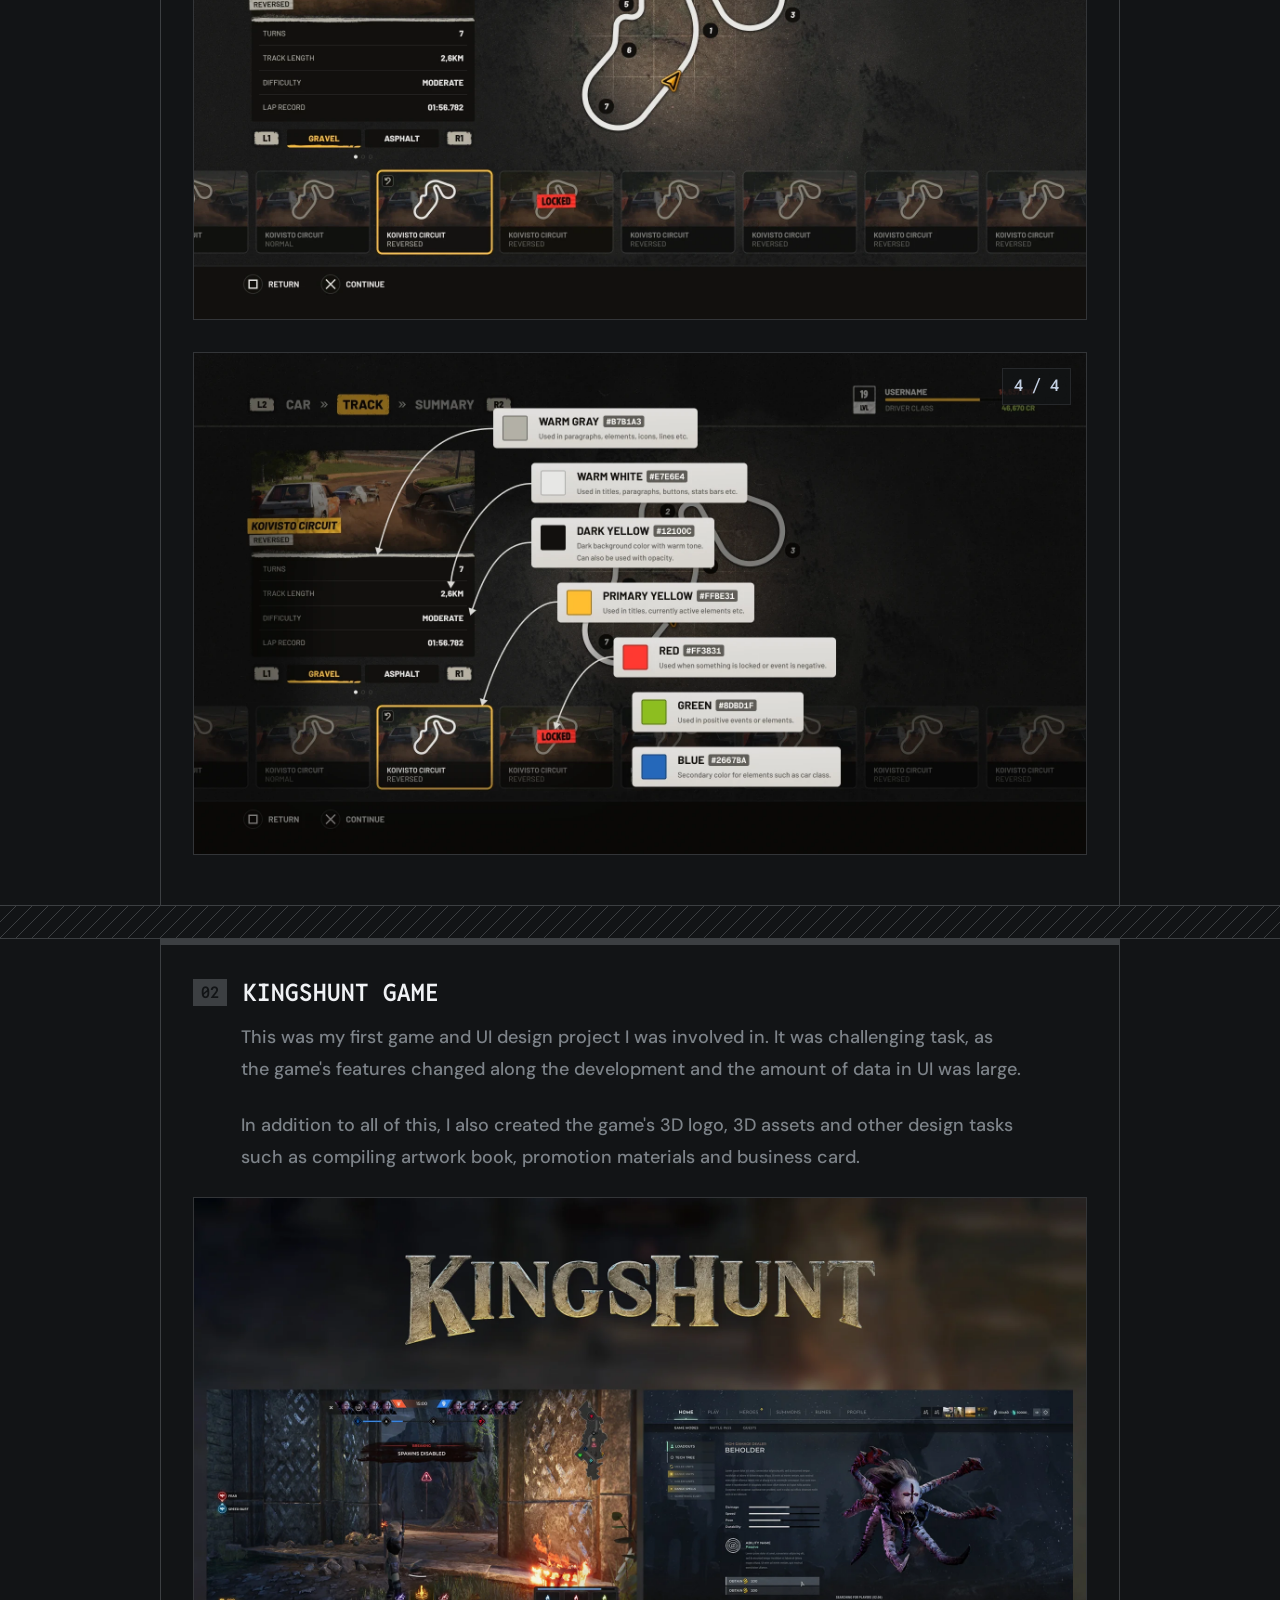
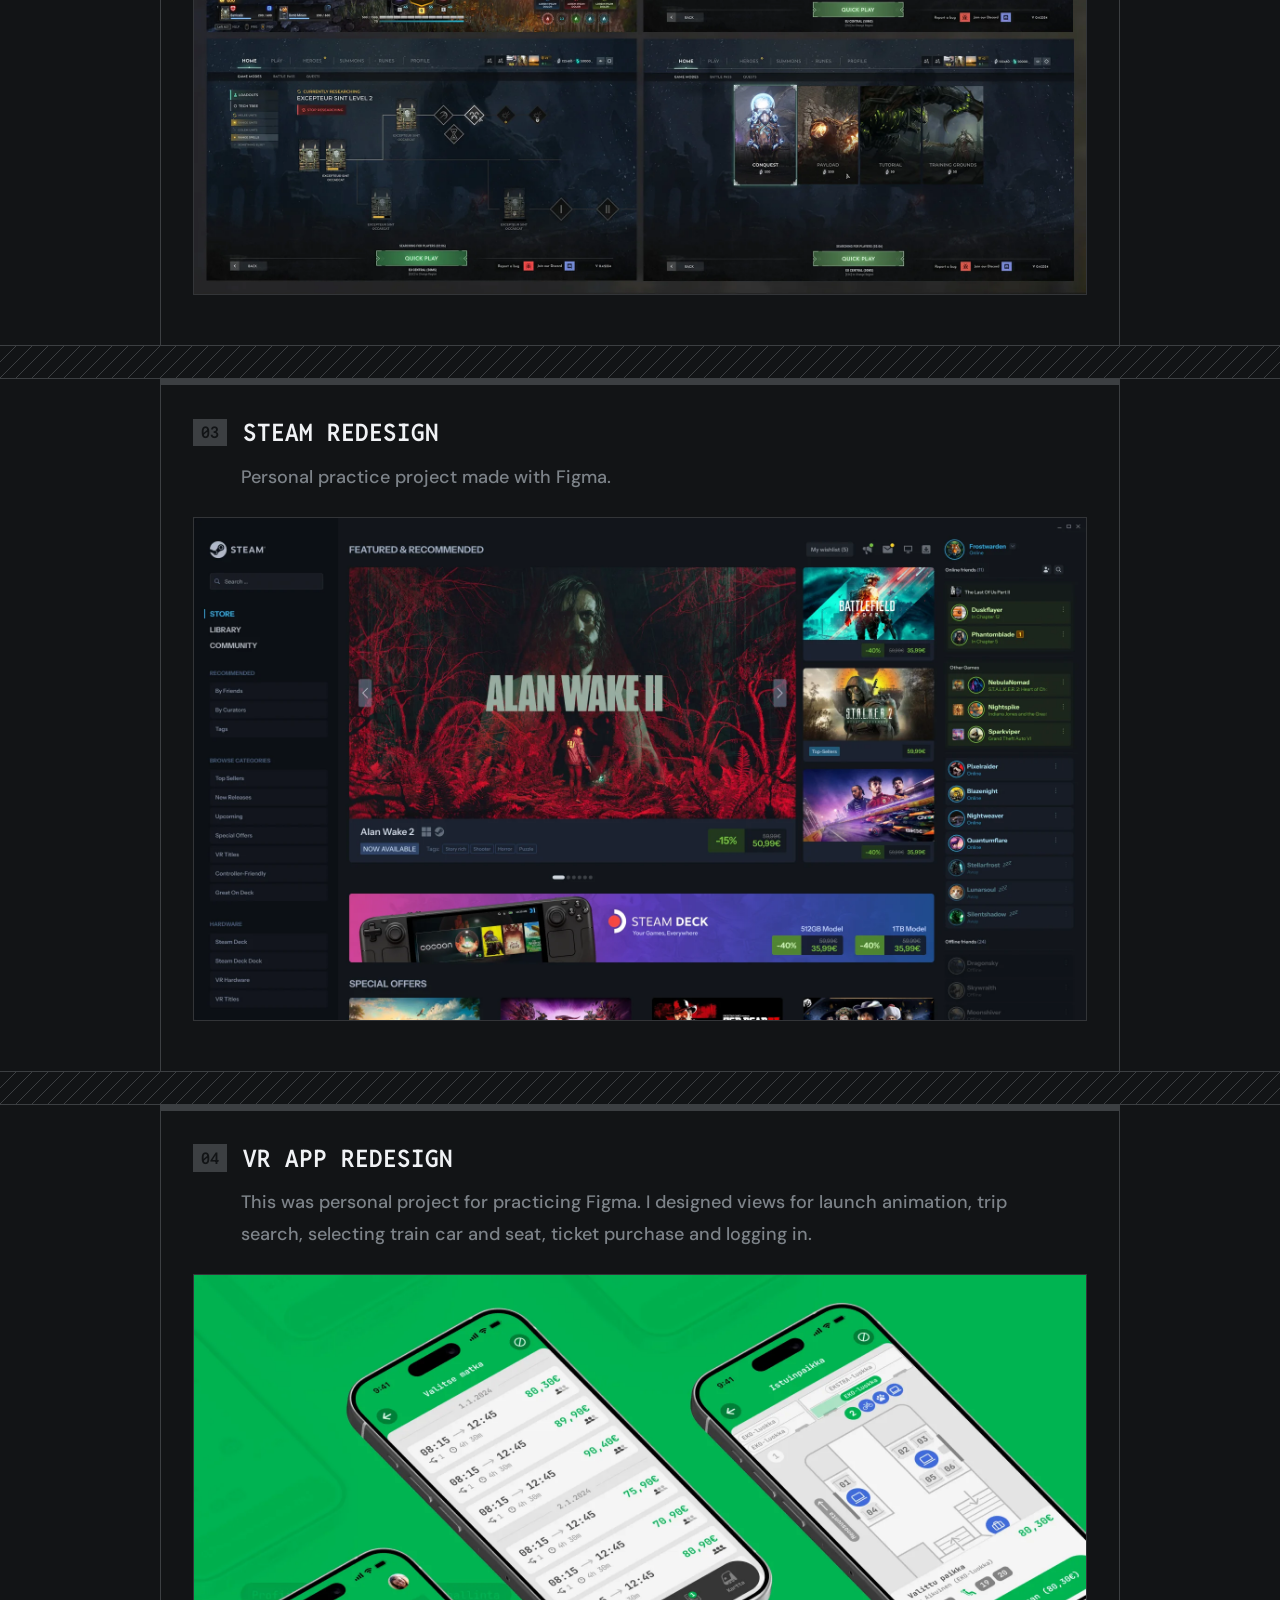
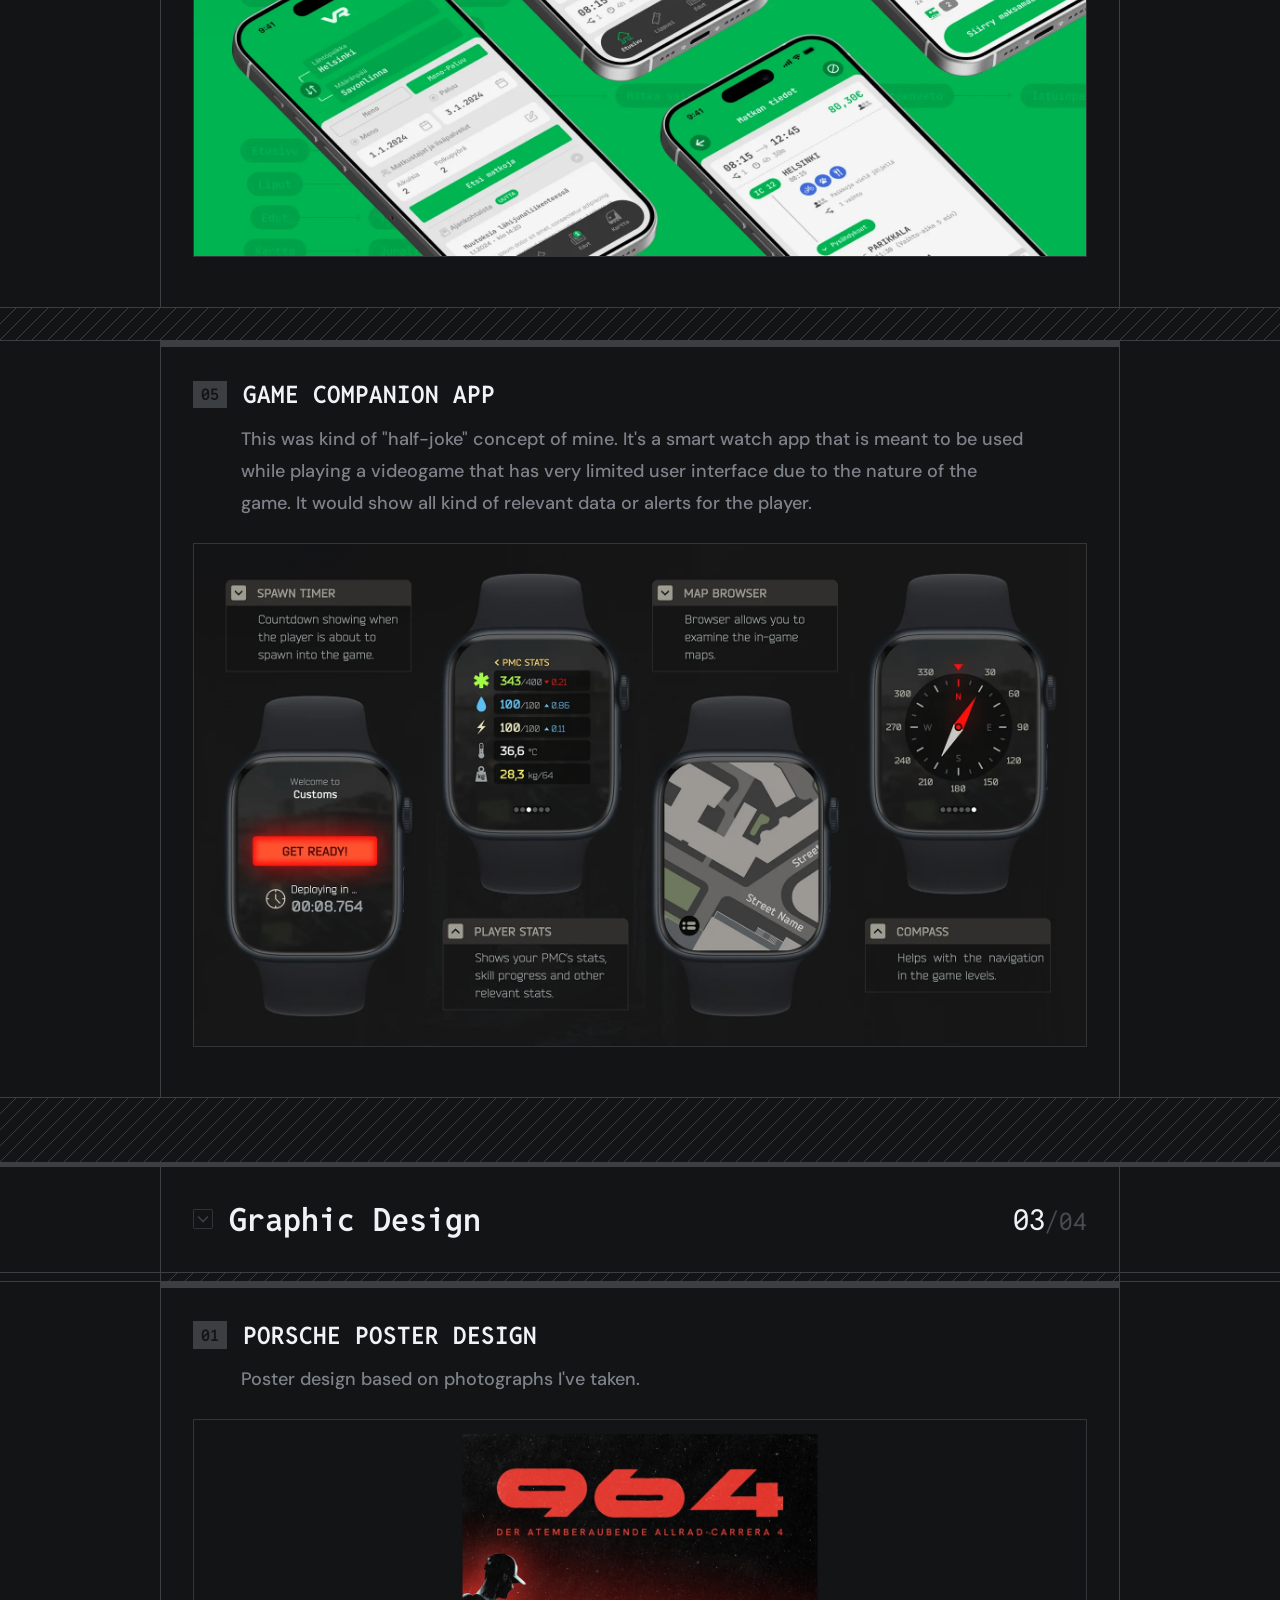
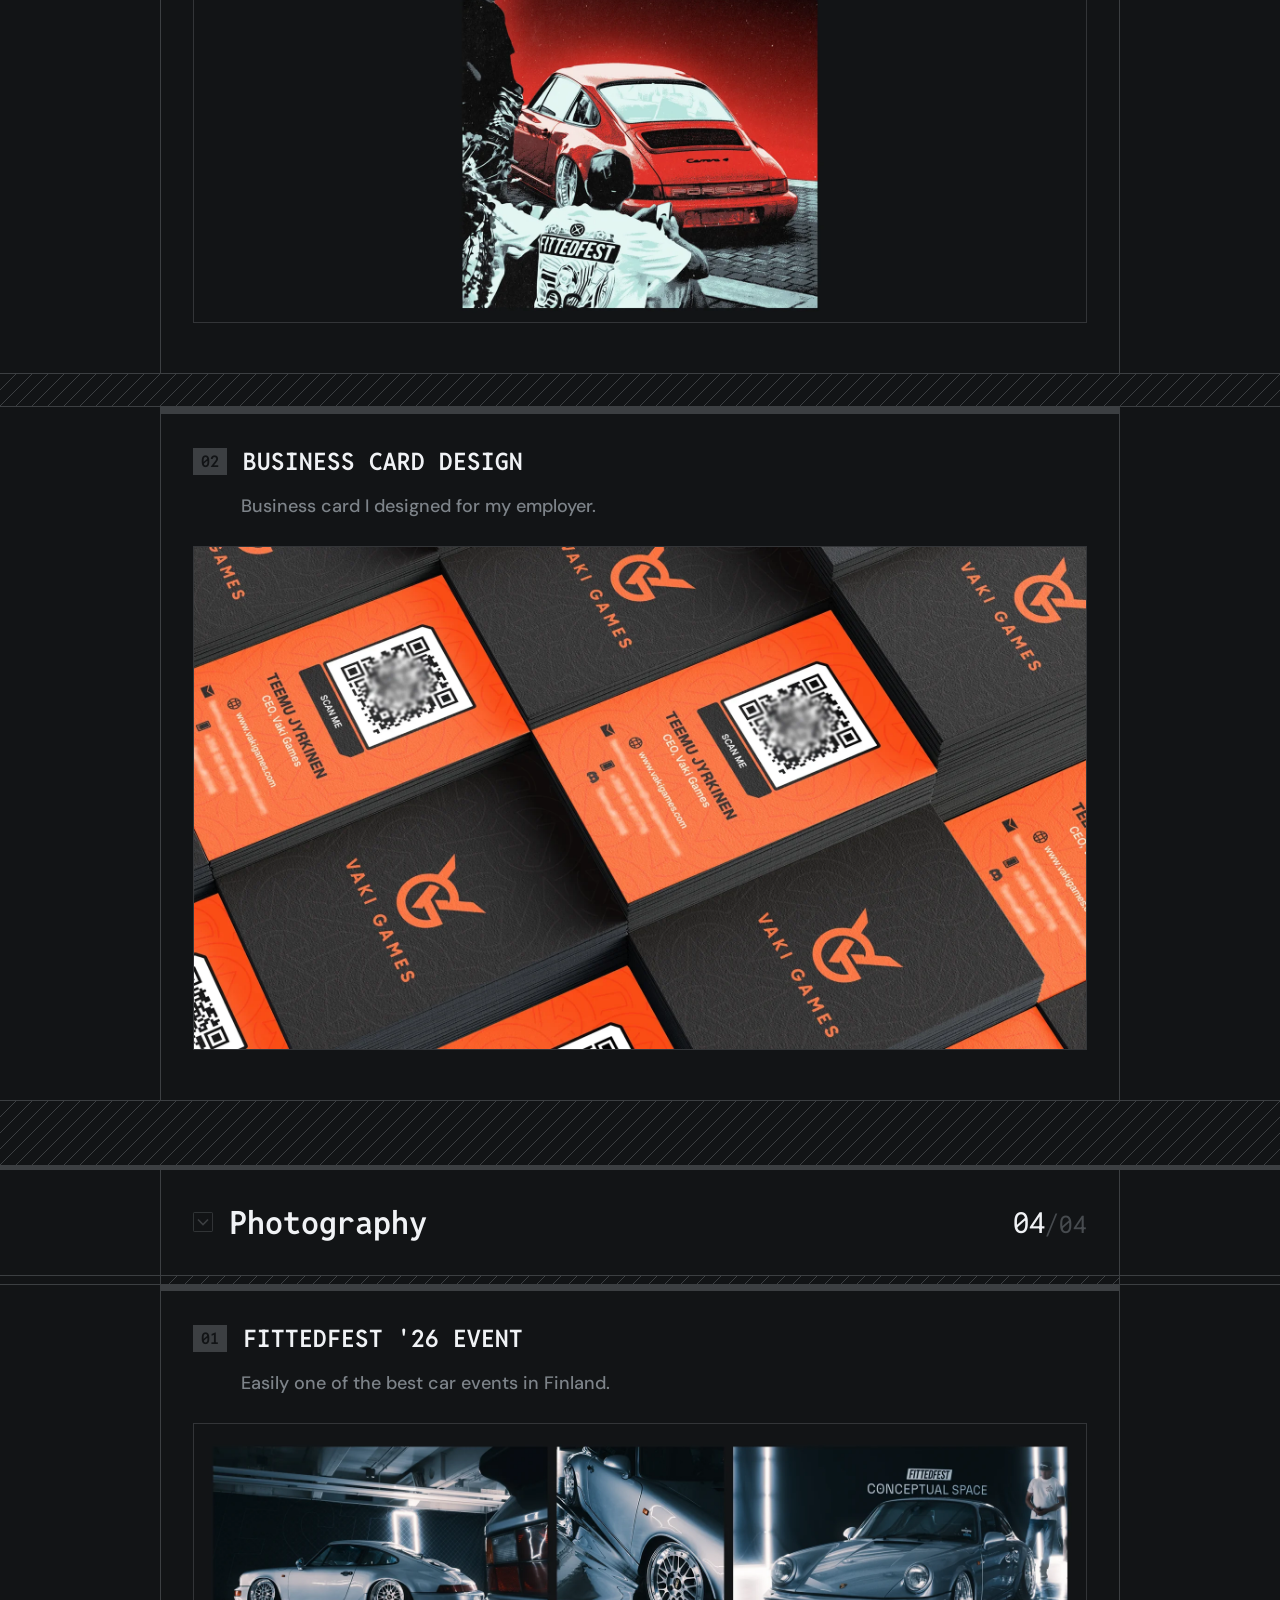
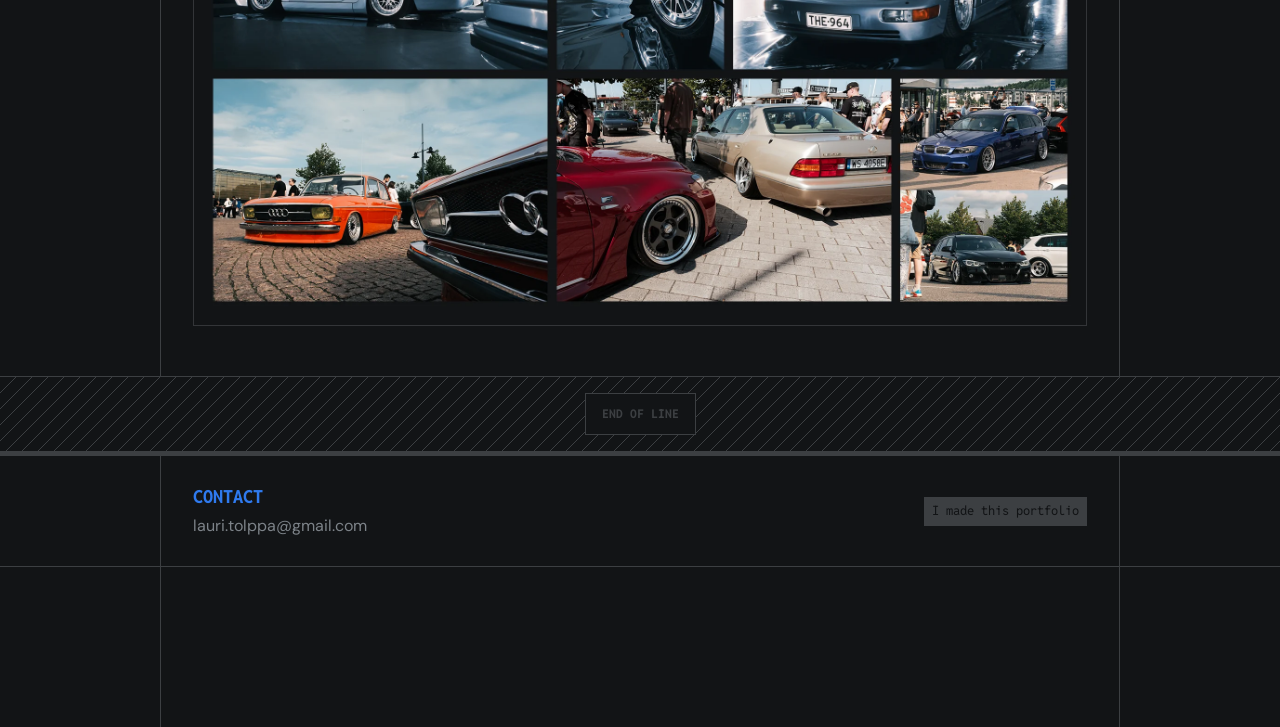
==== commit 87cc37db: "Updated responsiveness css rules" ====
--- a/index.html
+++ b/index.html
@@ -216,7 +216,7 @@
 
     <div class="column-container">
             <div class="work">
-                <h3><span class="type-id-small">02</span> Steam redesign</h3>
+                <h3><span class="type-id-small">03</span> Steam redesign</h3>
                 <p class="work-description">Personal practice project made with Figma.</p>
                 <a class="work-thumbnail-link" href="steam01.webp" target="_blank" rel="noopener">
                     <img src="steam01.webp" alt="Wreckfest UI concept" class="work-thumbnail" />
@@ -228,7 +228,7 @@
 
     <div class="column-container">
             <div class="work">
-                <h3><span class="type-id-small">03</span> VR app redesign</h3>
+                <h3><span class="type-id-small">04</span> VR app redesign</h3>
                 <p class="work-description">This was personal project for practicing Figma.
                     I designed views for launch animation, trip search, selecting train car and seat,
                     ticket purchase and logging in.</p>
@@ -242,10 +242,10 @@
 
     <div class="column-container">
             <div class="work">
-                <h3><span class="type-id-small">04</span> Game companion app for smart watch</h3>
-                <p class="work-description">This was a concept of mine for a smart watch app that is meant to be used
-                    while playing a videogame. App would show different kind of relevant data or alerts for the player.
-                    This could be helpful, fun and also add little bit more to the immersion of the game.</p>
+                <h3><span class="type-id-small">05</span> Game companion app</h3>
+                <p class="work-description">This was kind of "half-joke" concept of mine. It's a smart watch app that is meant to be used
+                    while playing a videogame that has very limited user interface due to the nature of the game.
+                    It would show all kind of relevant data or alerts for the player.</p>
                 <a class="work-thumbnail-link" href="watchapp01.webp" target="_blank" rel="noopener">
                     <img src="watchapp01.webp" alt="Wreckfest UI concept" class="work-thumbnail" />
                 </a>
--- a/styles.css
+++ b/styles.css
@@ -259,6 +259,8 @@
     margin-left: 4rem;
     margin-right: 4rem;
     letter-spacing: -0.02em;
+    display: block;
+    line-height: 1;
 }
 
 .white_highlight {
@@ -889,23 +891,28 @@
     }
 
     .item {
-        width: 95%;
+        width: 90%;
         padding: 0 1rem;
         border: 0;
     }
 
     .category-item {
-        width: 95%;
+        width: 90%;
     }
 
     .column-container {
-        width: 95%;
+        width: 90%;
+    }
+
+    .centered-stripes {
+        width: 90%;
     }
 
     .profile-status {
         margin: 10rem auto 2rem;
         --portrait-width: min(20vw, 11rem);
         --portrait-half-width: min(10vw, 5.5rem);
+        width: 95%;
     }
 
     .profile-status__message {
@@ -921,12 +928,17 @@
     }
 
     .subheader {
-        margin-right: 0;
-        margin-left: 0;
+        margin-inline: auto;
+        width: 90%;
+        text-align: center;
     }
 
     .menu li {
         border: none;
+    }
+
+    .footer {
+        width: 90%;
     }
 }
 
@@ -1000,11 +1012,11 @@
     }
 
     .type-header {
-        font-size: 1.25rem;
+        font-size: 1.5rem;
     }
 
     .type-id-highlight {
-        font-size: 1rem;
+        font-size: 1.5rem;
     }
 
     .type-id {
@@ -1022,8 +1034,8 @@
     }
 
     h3 {
-        font-size: 1.125rem;
-        line-height: 1.75rem;
+        font-size: 1.25rem;
+        line-height: 2rem;
         width: 100%;
     }
 
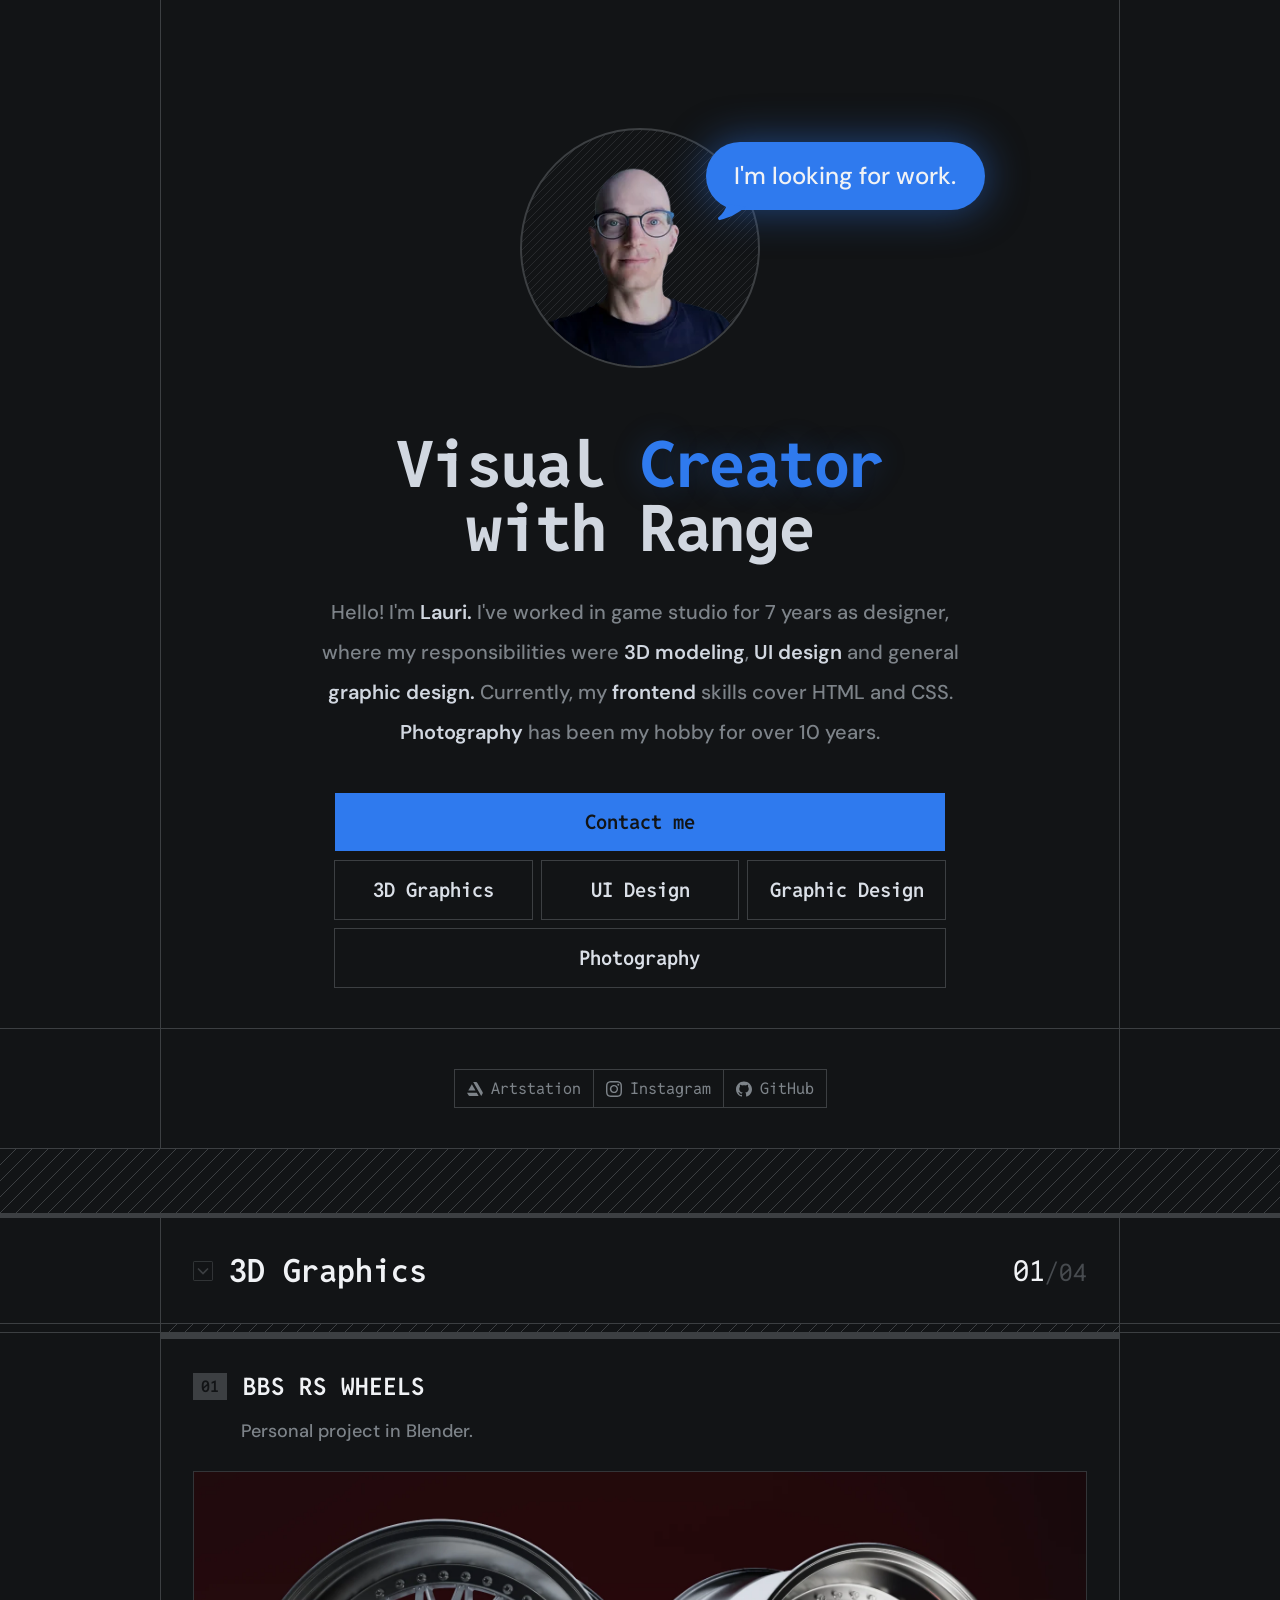
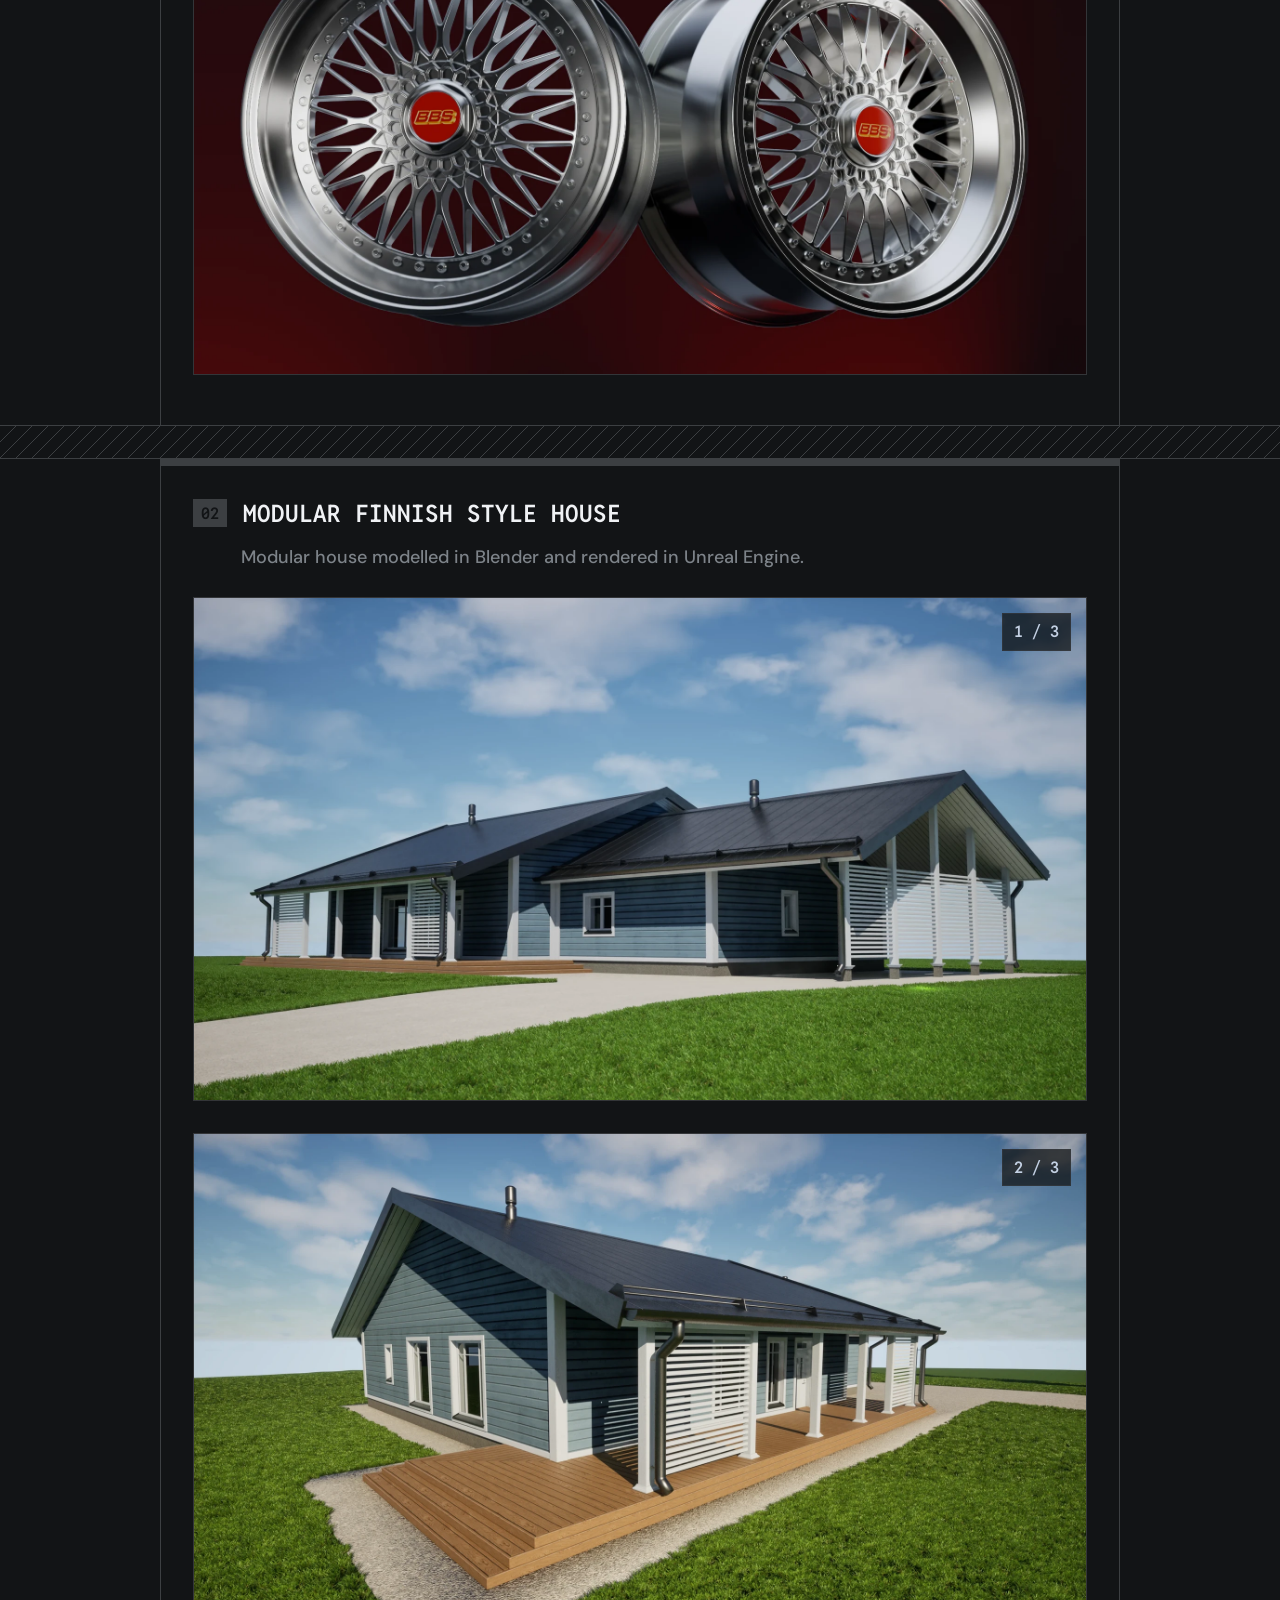
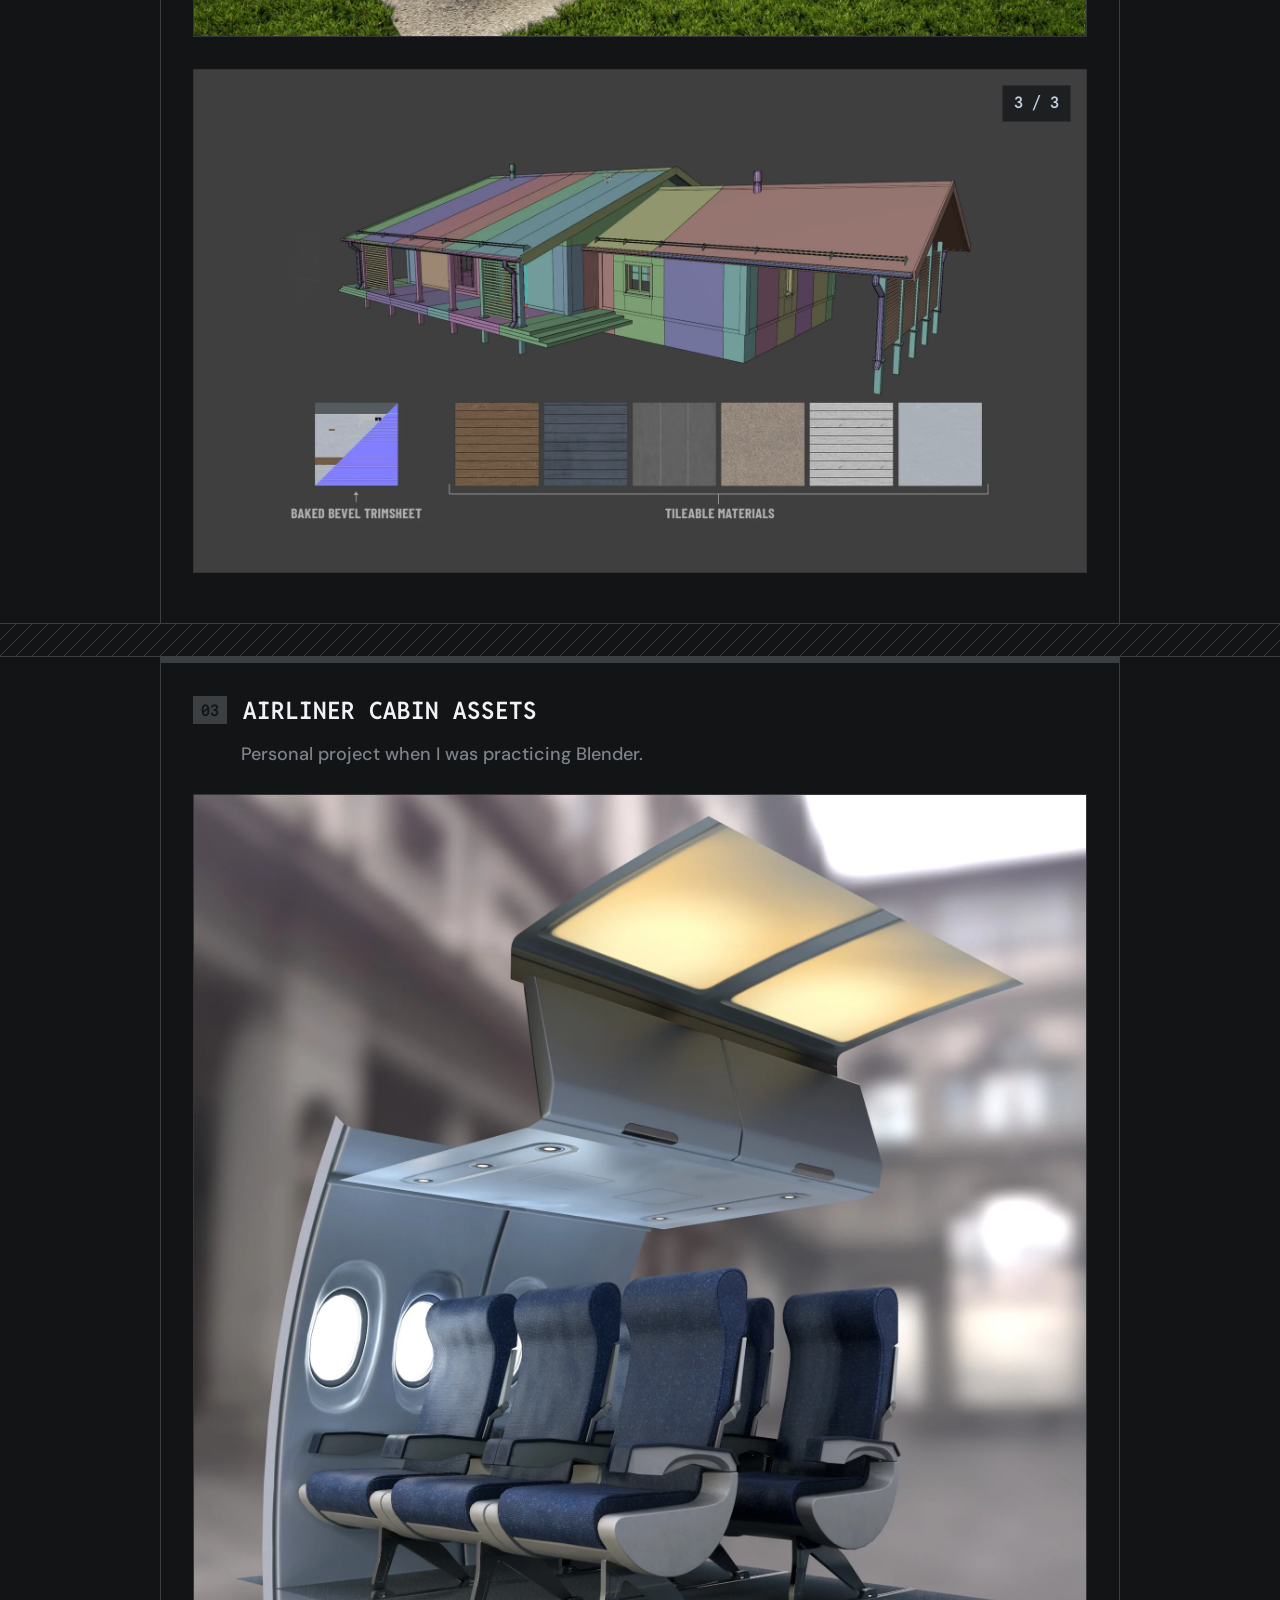
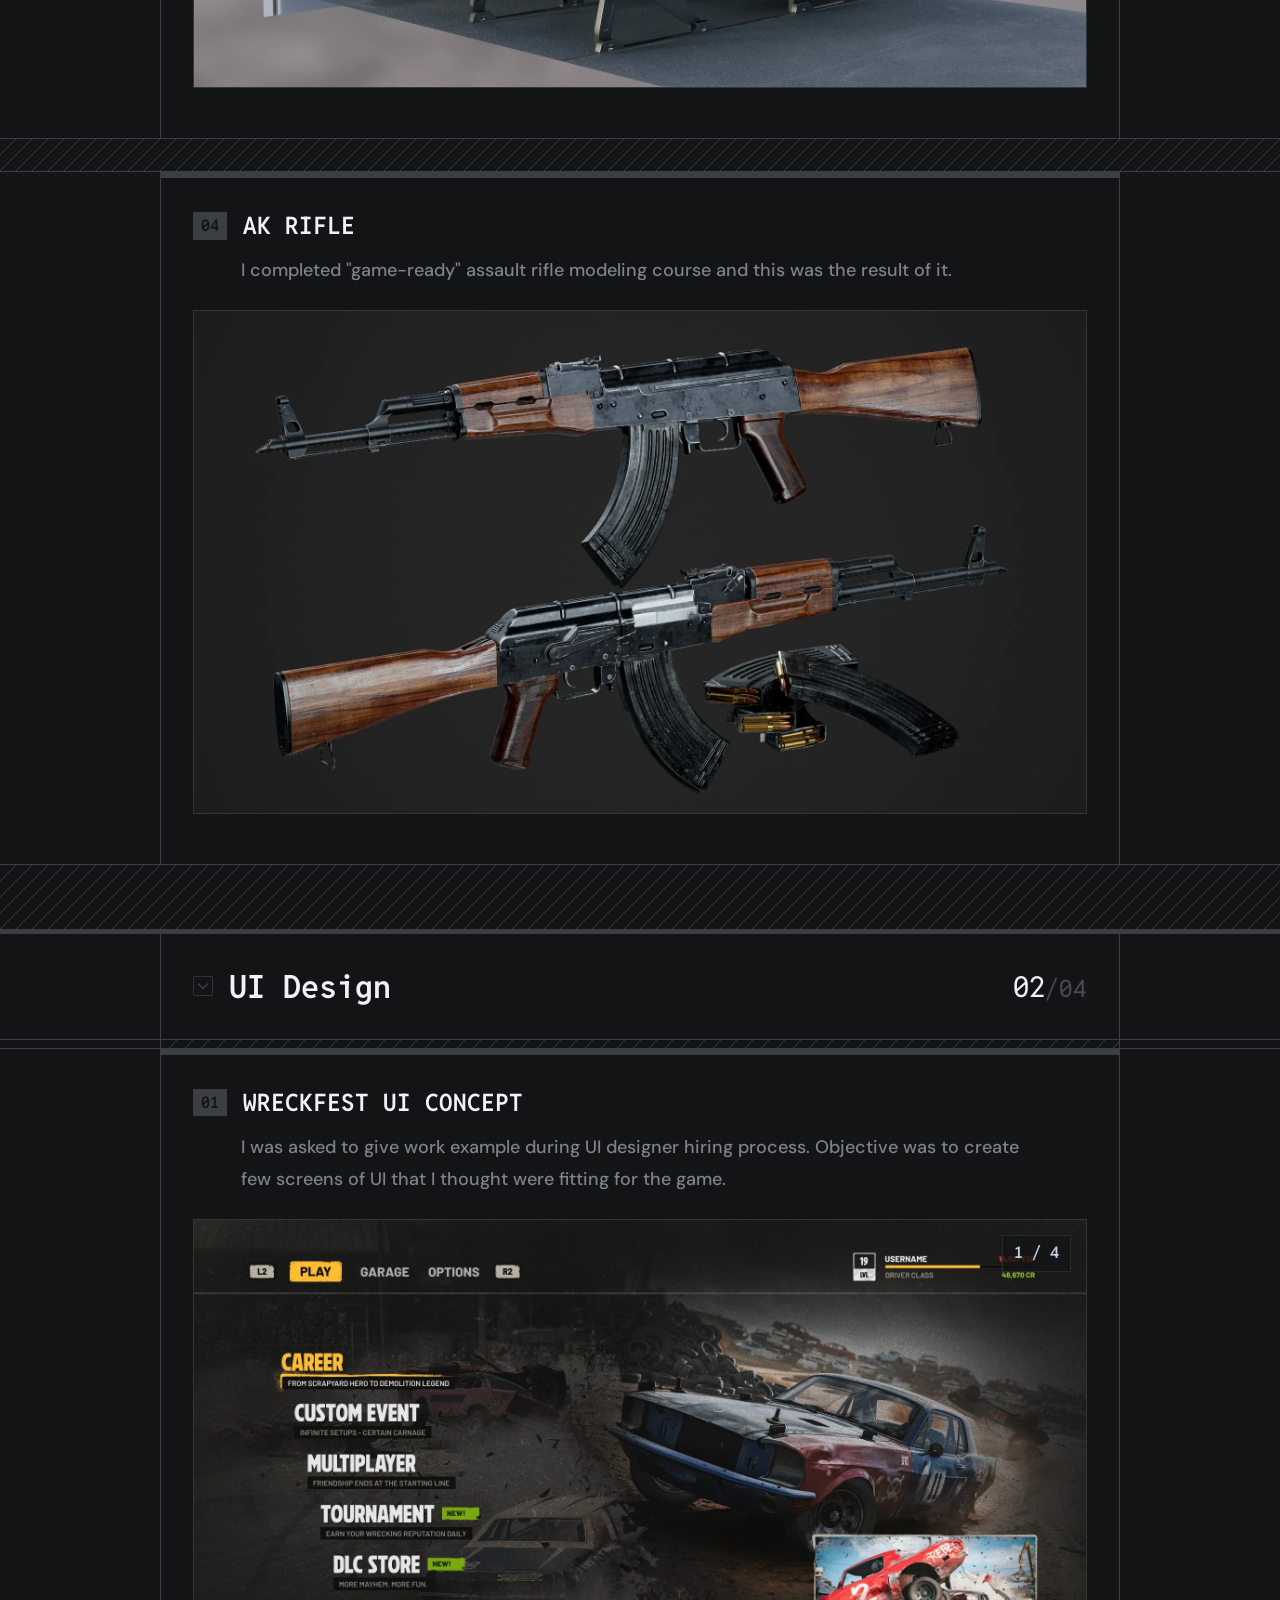
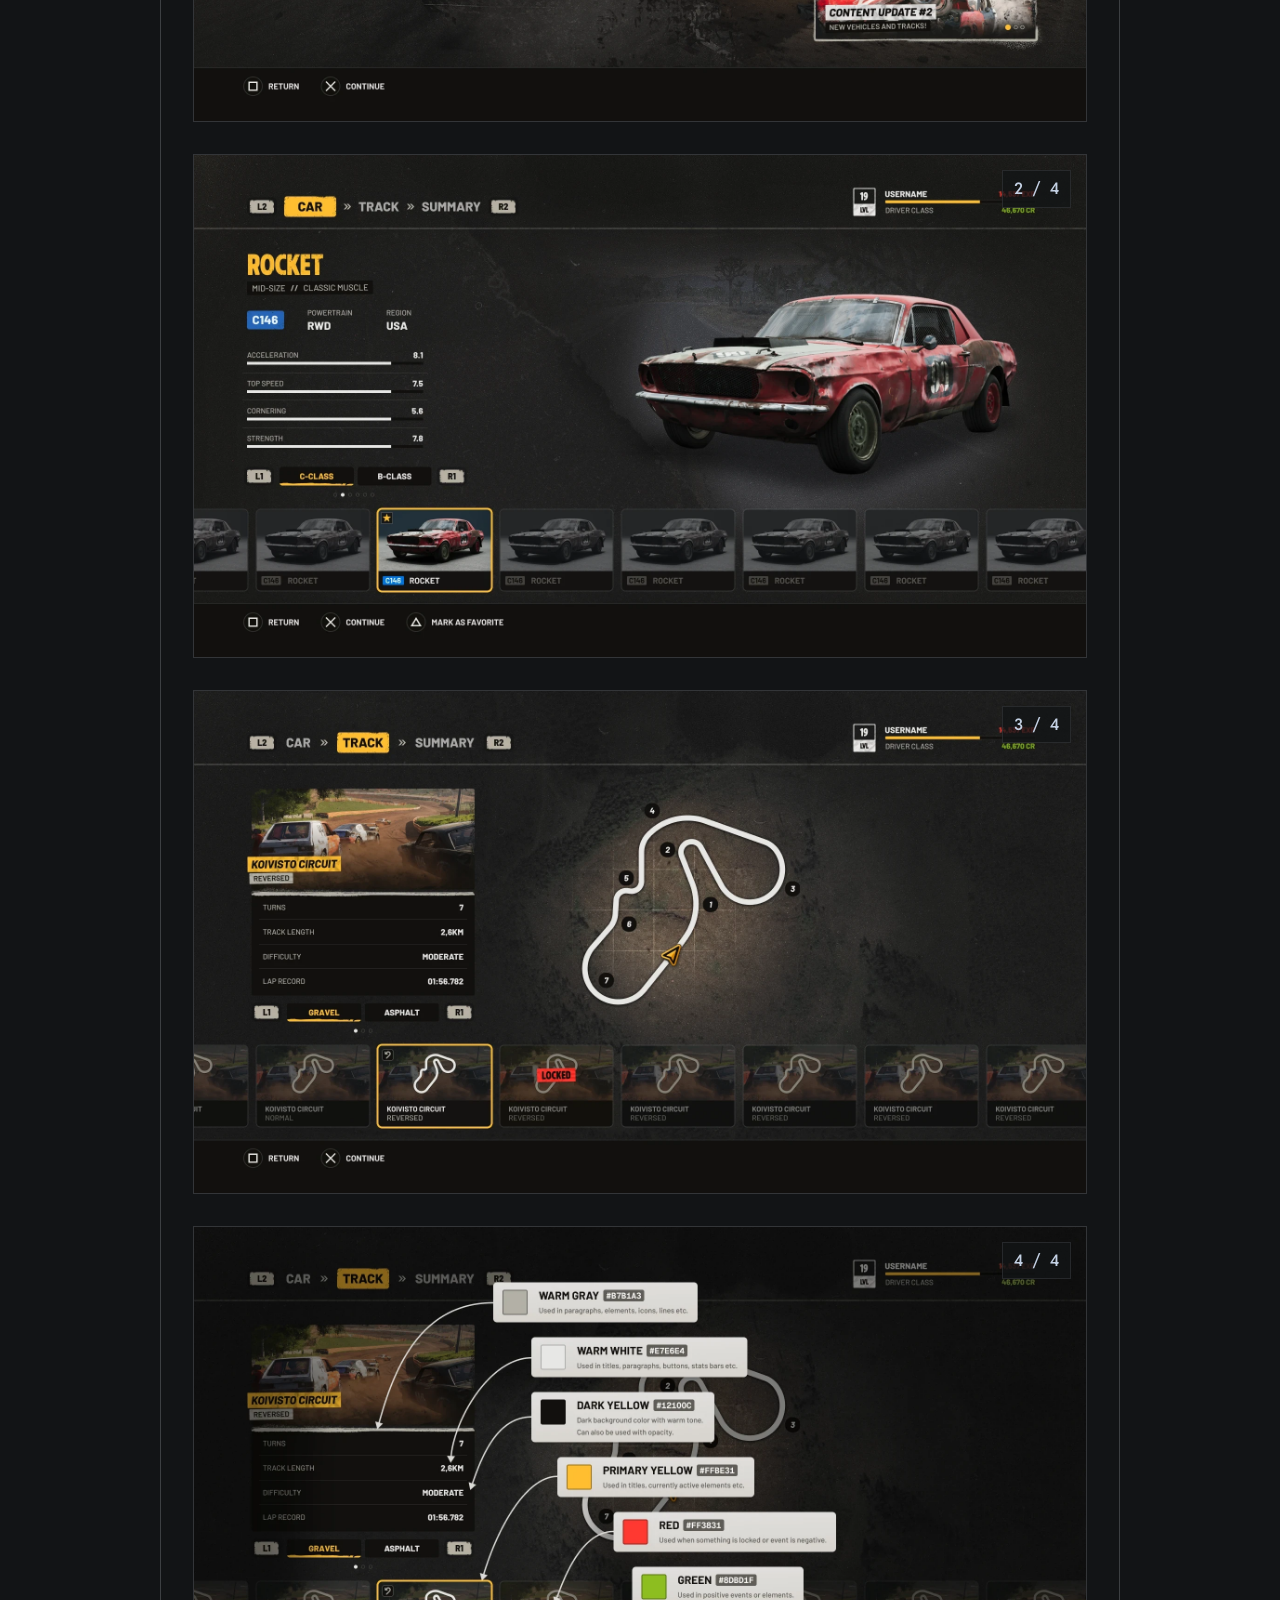
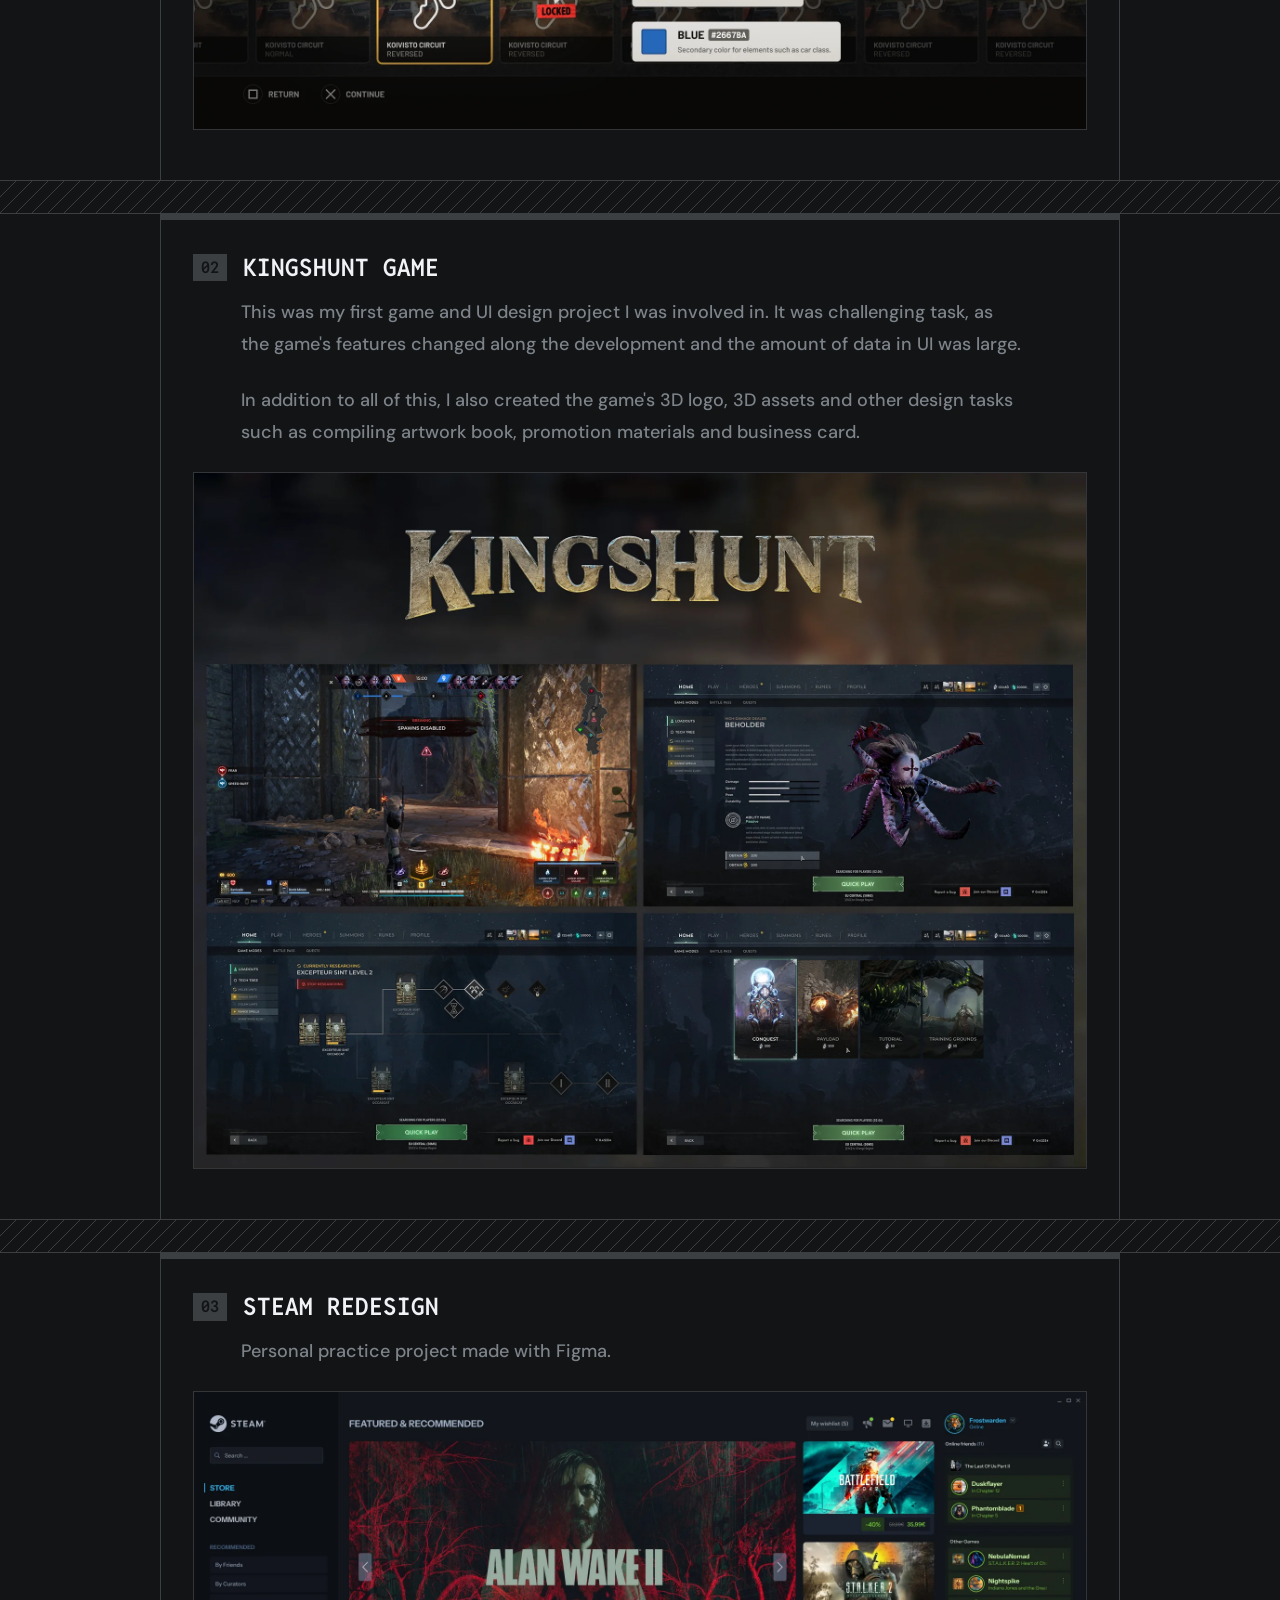
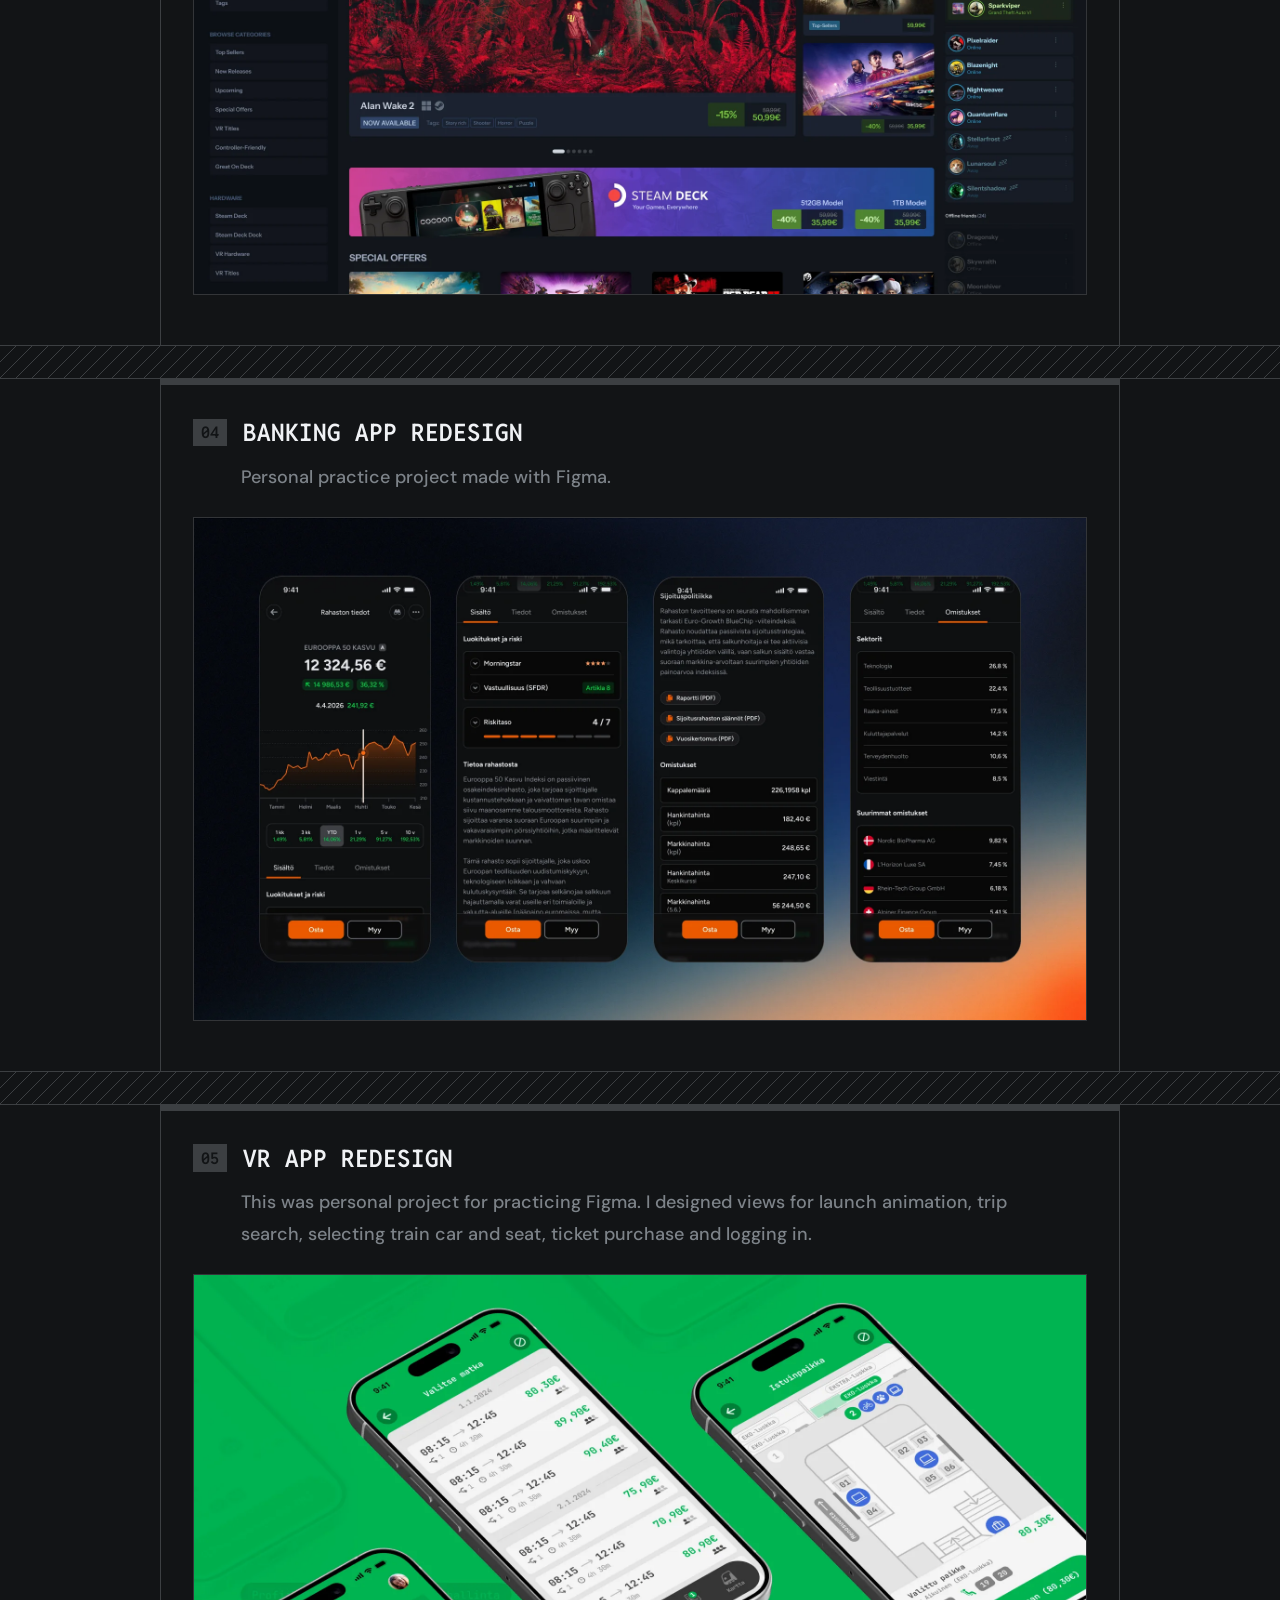
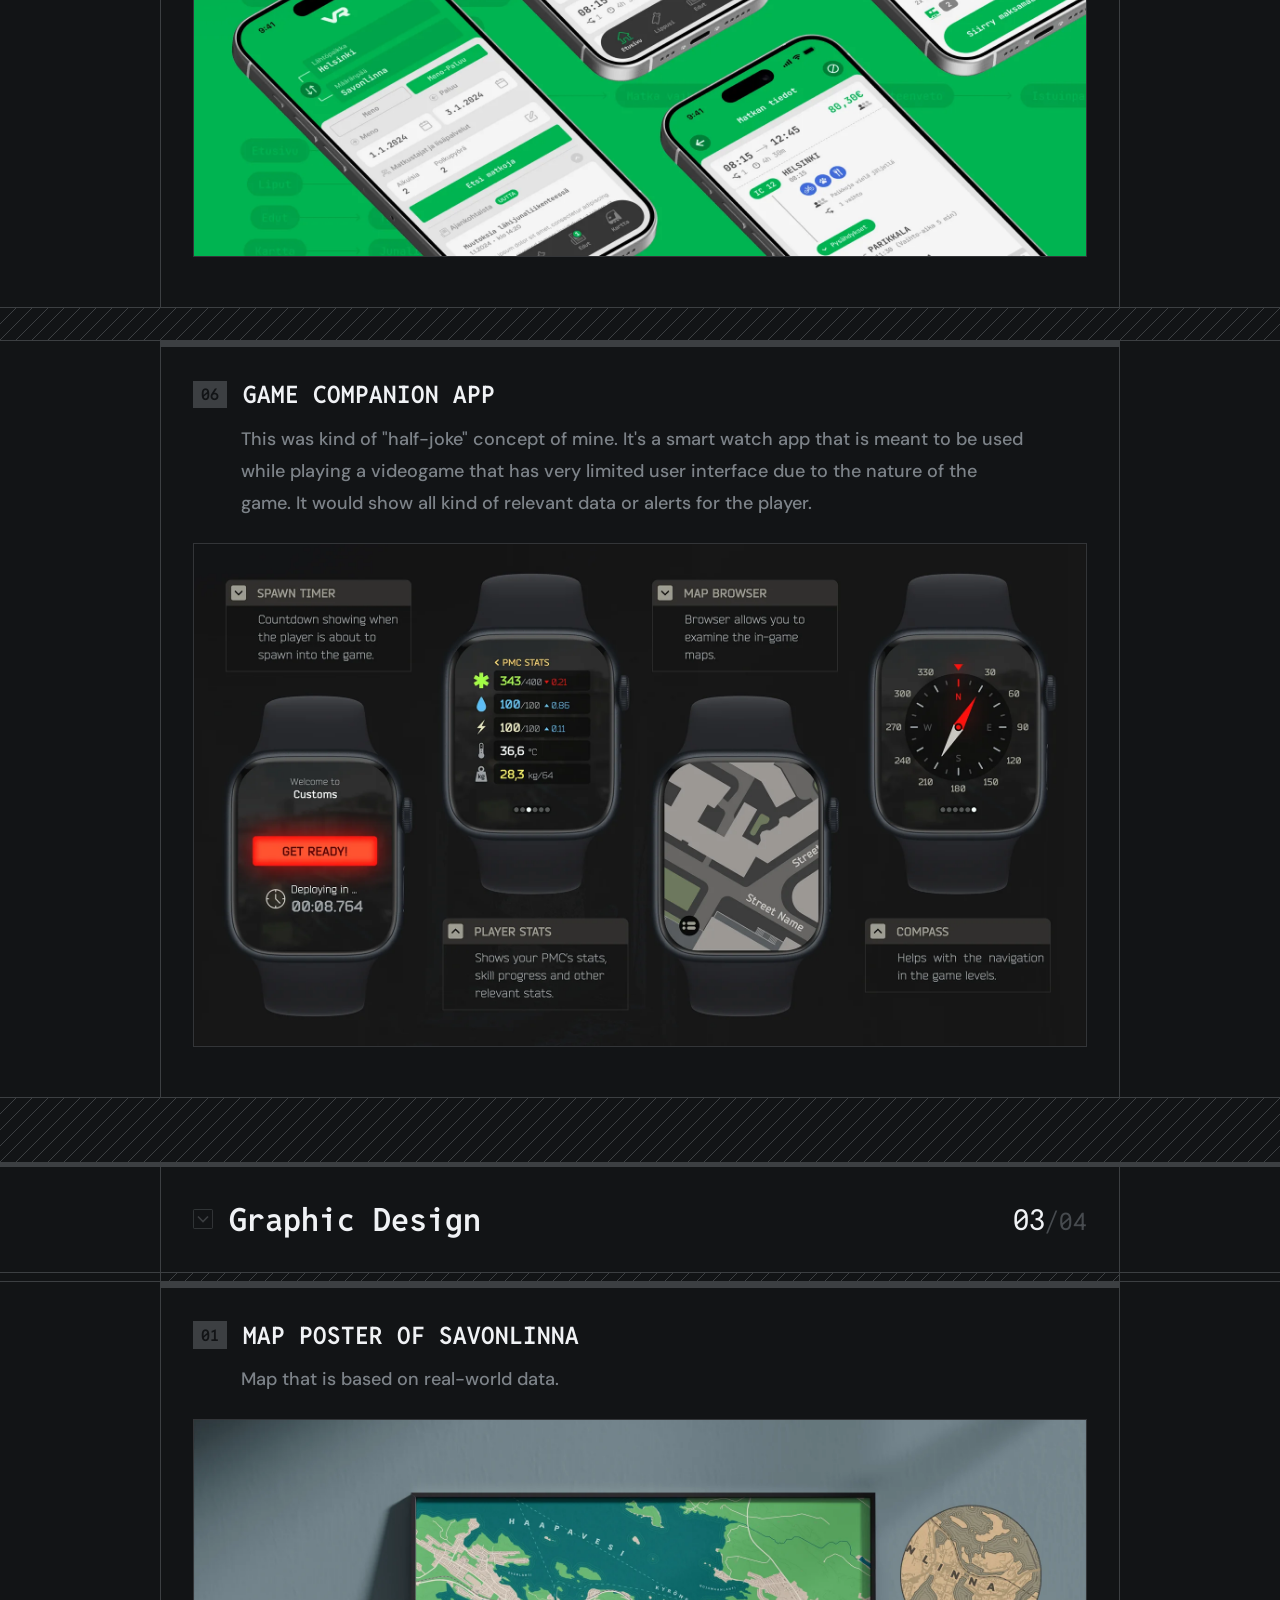
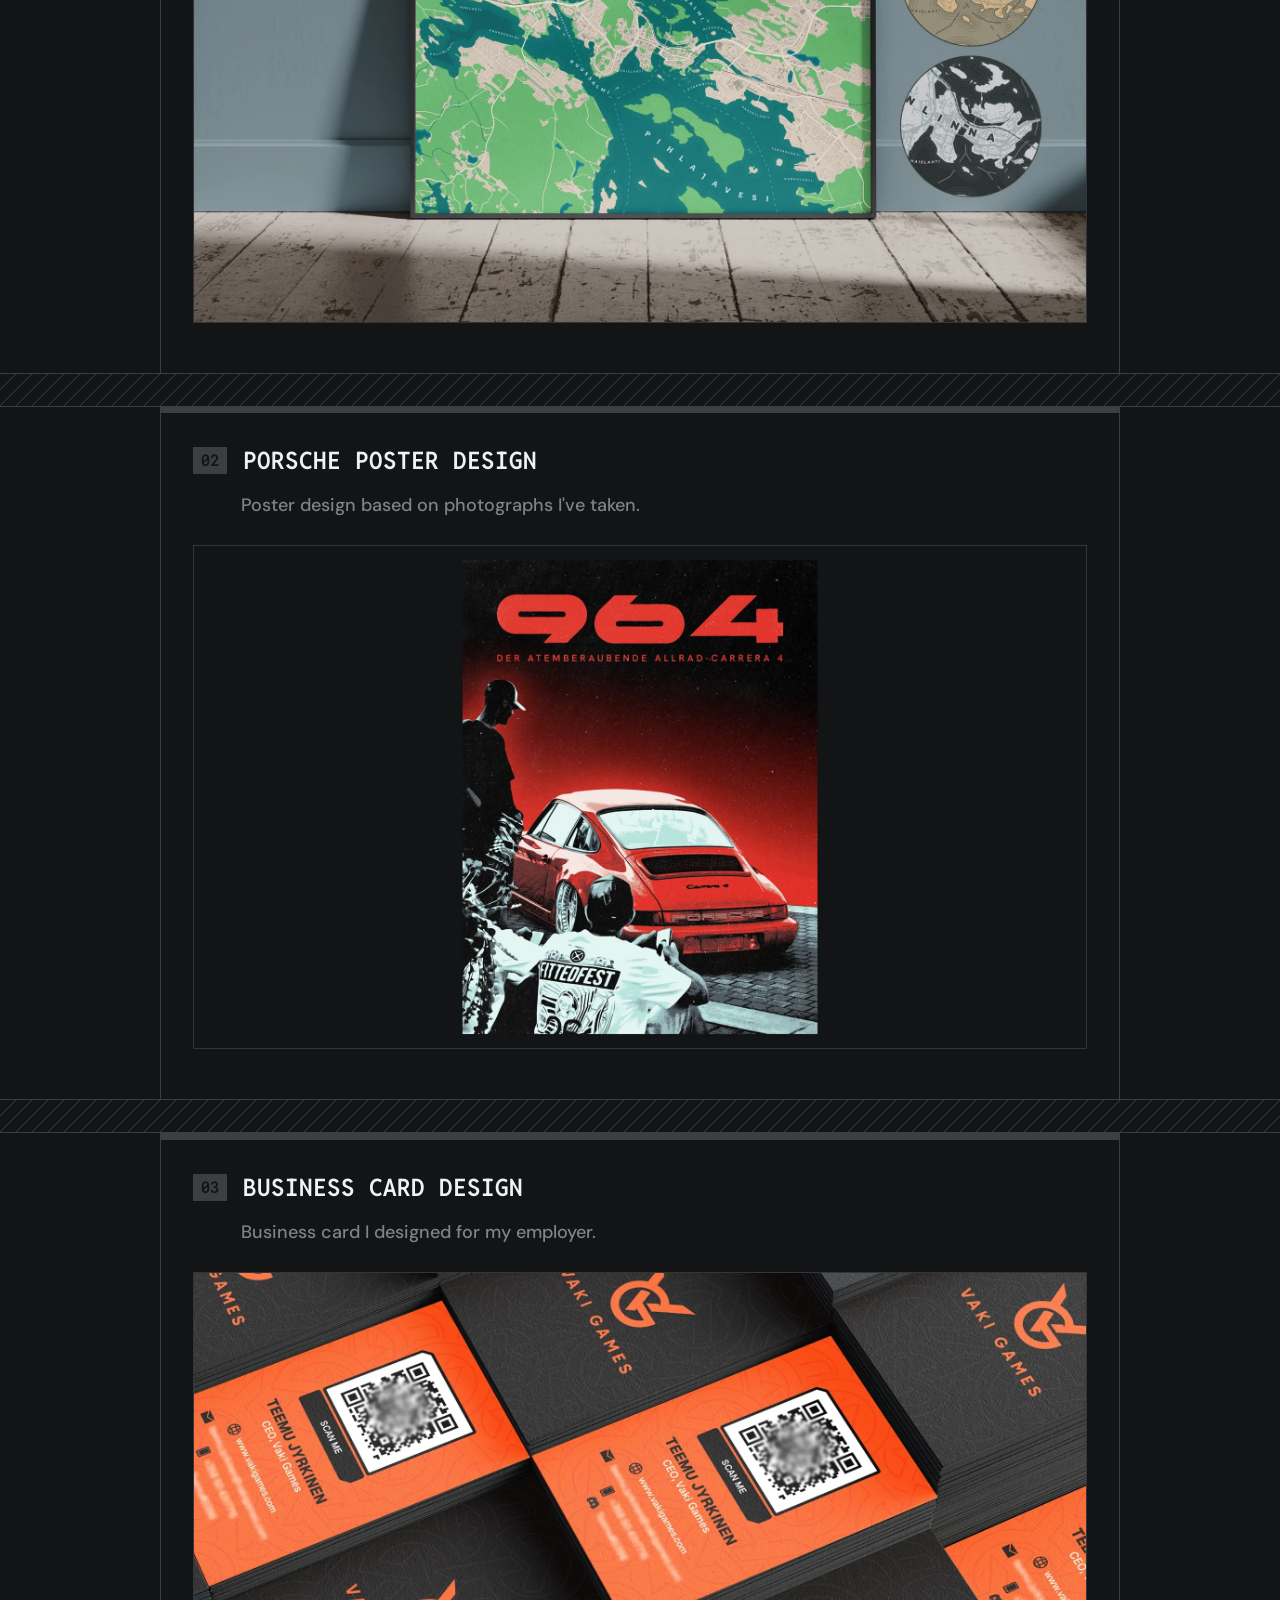
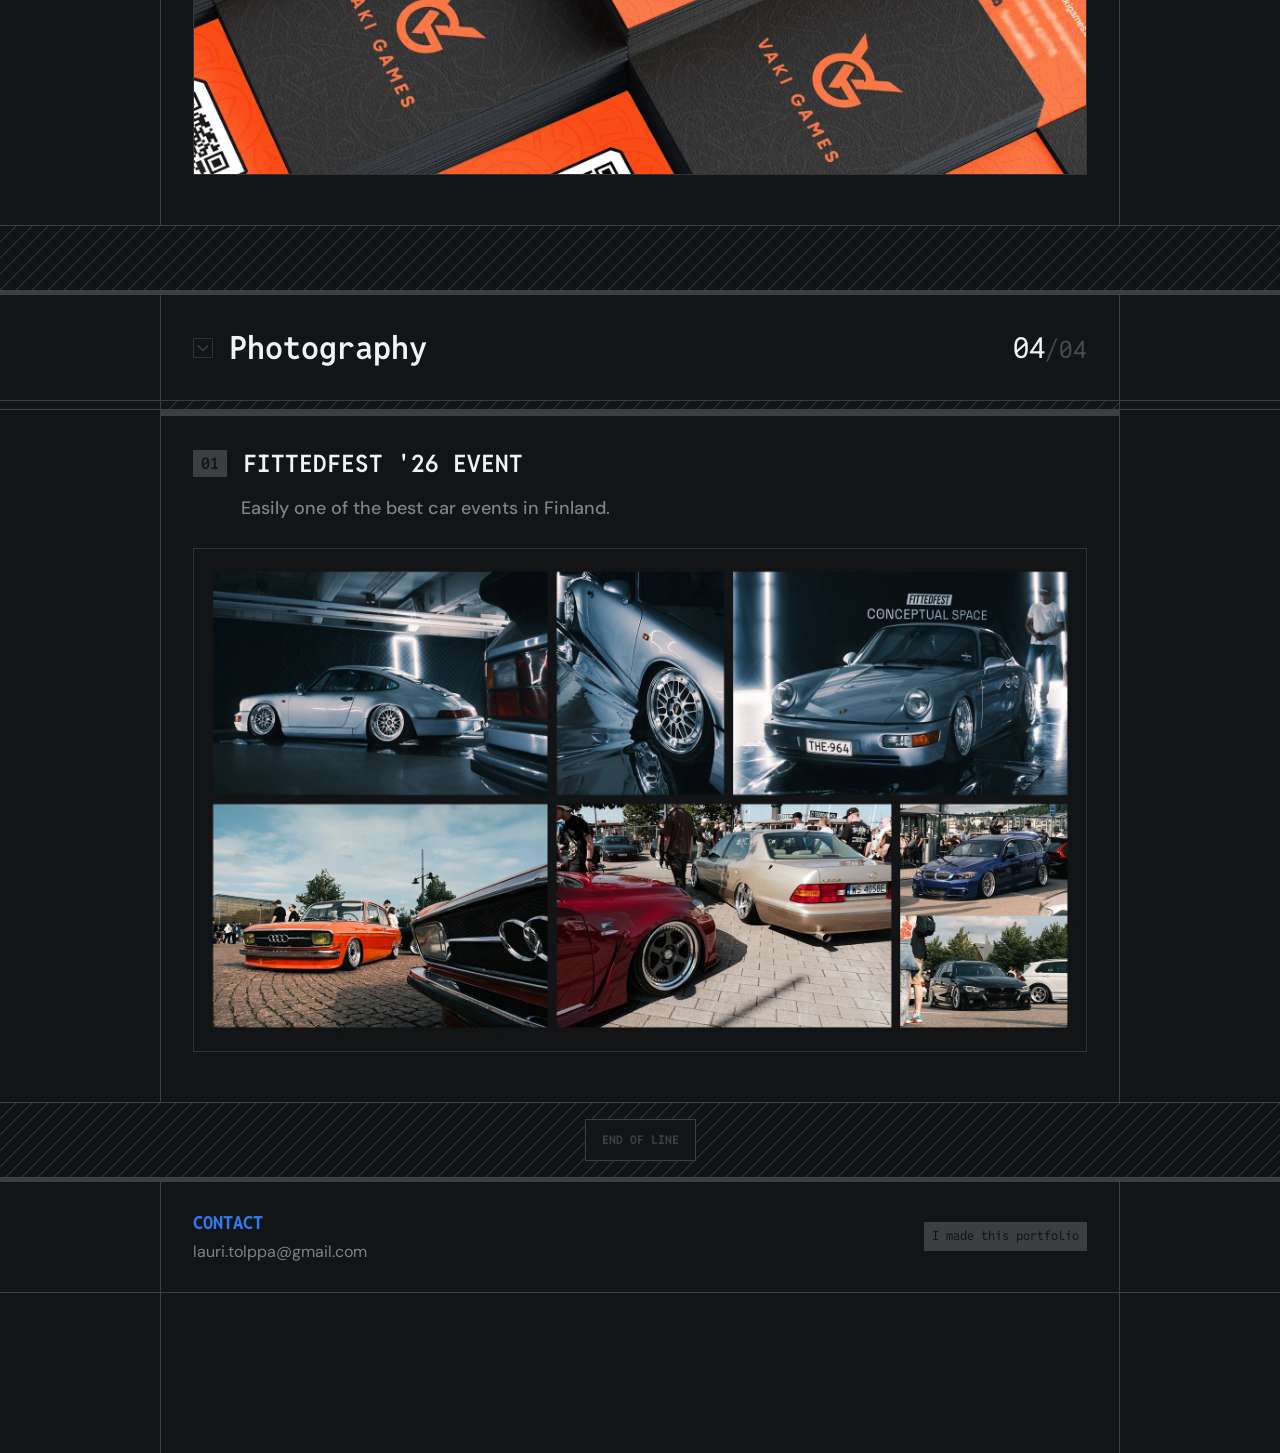
==== commit 4c713772: "Update" ====
--- a/index.html
+++ b/index.html
@@ -144,17 +144,6 @@
                 </a>
             </div>
     </div>
-    <div class="stripe stripe_height02"></div>
-    <div class="column-container">
-            <div class="work">
-                <h3><span class="type-id-small">05</span> Wooden barrier asset</h3>
-                <p class="work-description">One of my earlier works for a game project.</p>
-                <a class="work-thumbnail-link" href="wall.webp" target="_blank" rel="noopener">
-                    <img src="wall.webp" alt="Wooden wall" class="work-thumbnail" />
-                </a>
-            </div>
-
-    </div>
 
     <div class="stripe stripe_height03">
     </div>
@@ -219,16 +208,28 @@
                 <h3><span class="type-id-small">03</span> Steam redesign</h3>
                 <p class="work-description">Personal practice project made with Figma.</p>
                 <a class="work-thumbnail-link" href="steam01.webp" target="_blank" rel="noopener">
-                    <img src="steam01.webp" alt="Wreckfest UI concept" class="work-thumbnail" />
-                </a>
-            </div>
-    </div>
-
-    <div class="stripe stripe_height02"></div>
-
-    <div class="column-container">
-            <div class="work">
-                <h3><span class="type-id-small">04</span> VR app redesign</h3>
+                    <img src="steam01.webp" alt="Steam redesign" class="work-thumbnail" />
+                </a>
+            </div>
+    </div>
+
+    <div class="stripe stripe_height02"></div>
+
+    <div class="column-container">
+            <div class="work">
+                <h3><span class="type-id-small">04</span> Banking app redesign</h3>
+                <p class="work-description">Personal practice project made with Figma.</p>
+                <a class="work-thumbnail-link" href="op.webp" target="_blank" rel="noopener">
+                    <img src="op.webp" alt="Banking app redesign" class="work-thumbnail" />
+                </a>
+            </div>
+    </div>
+
+    <div class="stripe stripe_height02"></div>
+
+    <div class="column-container">
+            <div class="work">
+                <h3><span class="type-id-small">05</span> VR app redesign</h3>
                 <p class="work-description">This was personal project for practicing Figma.
                     I designed views for launch animation, trip search, selecting train car and seat,
                     ticket purchase and logging in.</p>
@@ -242,12 +243,12 @@
 
     <div class="column-container">
             <div class="work">
-                <h3><span class="type-id-small">05</span> Game companion app</h3>
+                <h3><span class="type-id-small">06</span> Game companion app</h3>
                 <p class="work-description">This was kind of "half-joke" concept of mine. It's a smart watch app that is meant to be used
                     while playing a videogame that has very limited user interface due to the nature of the game.
                     It would show all kind of relevant data or alerts for the player.</p>
                 <a class="work-thumbnail-link" href="watchapp01.webp" target="_blank" rel="noopener">
-                    <img src="watchapp01.webp" alt="Wreckfest UI concept" class="work-thumbnail" />
+                    <img src="watchapp01.webp" alt="Game companion app" class="work-thumbnail" />
                 </a>
                 </a>
             </div>
@@ -270,7 +271,19 @@
 
     <div class="column-container">
             <div class="work">
-                <h3><span class="type-id-small">01</span> Porsche poster design</h3>
+                <h3><span class="type-id-small">01</span> Map poster of Savonlinna</h3>
+                <p class="work-description">Map that is based on real-world data.</p>
+                <a class="work-thumbnail-link" href="map01.webp" target="_blank" rel="noopener">
+                    <img src="map01.webp" alt="Map poster of Savonlinna" class="work-thumbnail" />
+                </a>
+            </div>
+    </div>
+
+    <div class="stripe stripe_height02"></div>
+
+    <div class="column-container">
+            <div class="work">
+                <h3><span class="type-id-small">02</span> Porsche poster design</h3>
                 <p class="work-description">Poster design based on photographs I've taken.</p>
                 <a class="work-thumbnail-link" href="porsche.webp" target="_blank" rel="noopener">
                     <img src="porsche.webp" alt="Porsche poster" class="work-thumbnail" />
@@ -284,7 +297,7 @@
     <div class="column-container">
             <div class="horizontal-line"></div>
             <div class="work">
-                <h3><span class="type-id-small">02</span> Business card design</h3>
+                <h3><span class="type-id-small">03</span> Business card design</h3>
                 <p class="work-description">Business card I designed for my employer.</p>
                 <a class="work-thumbnail-link" href="bc.webp" target="_blank" rel="noopener">
                     <img src="bc.webp" alt="Business card" class="work-thumbnail" />
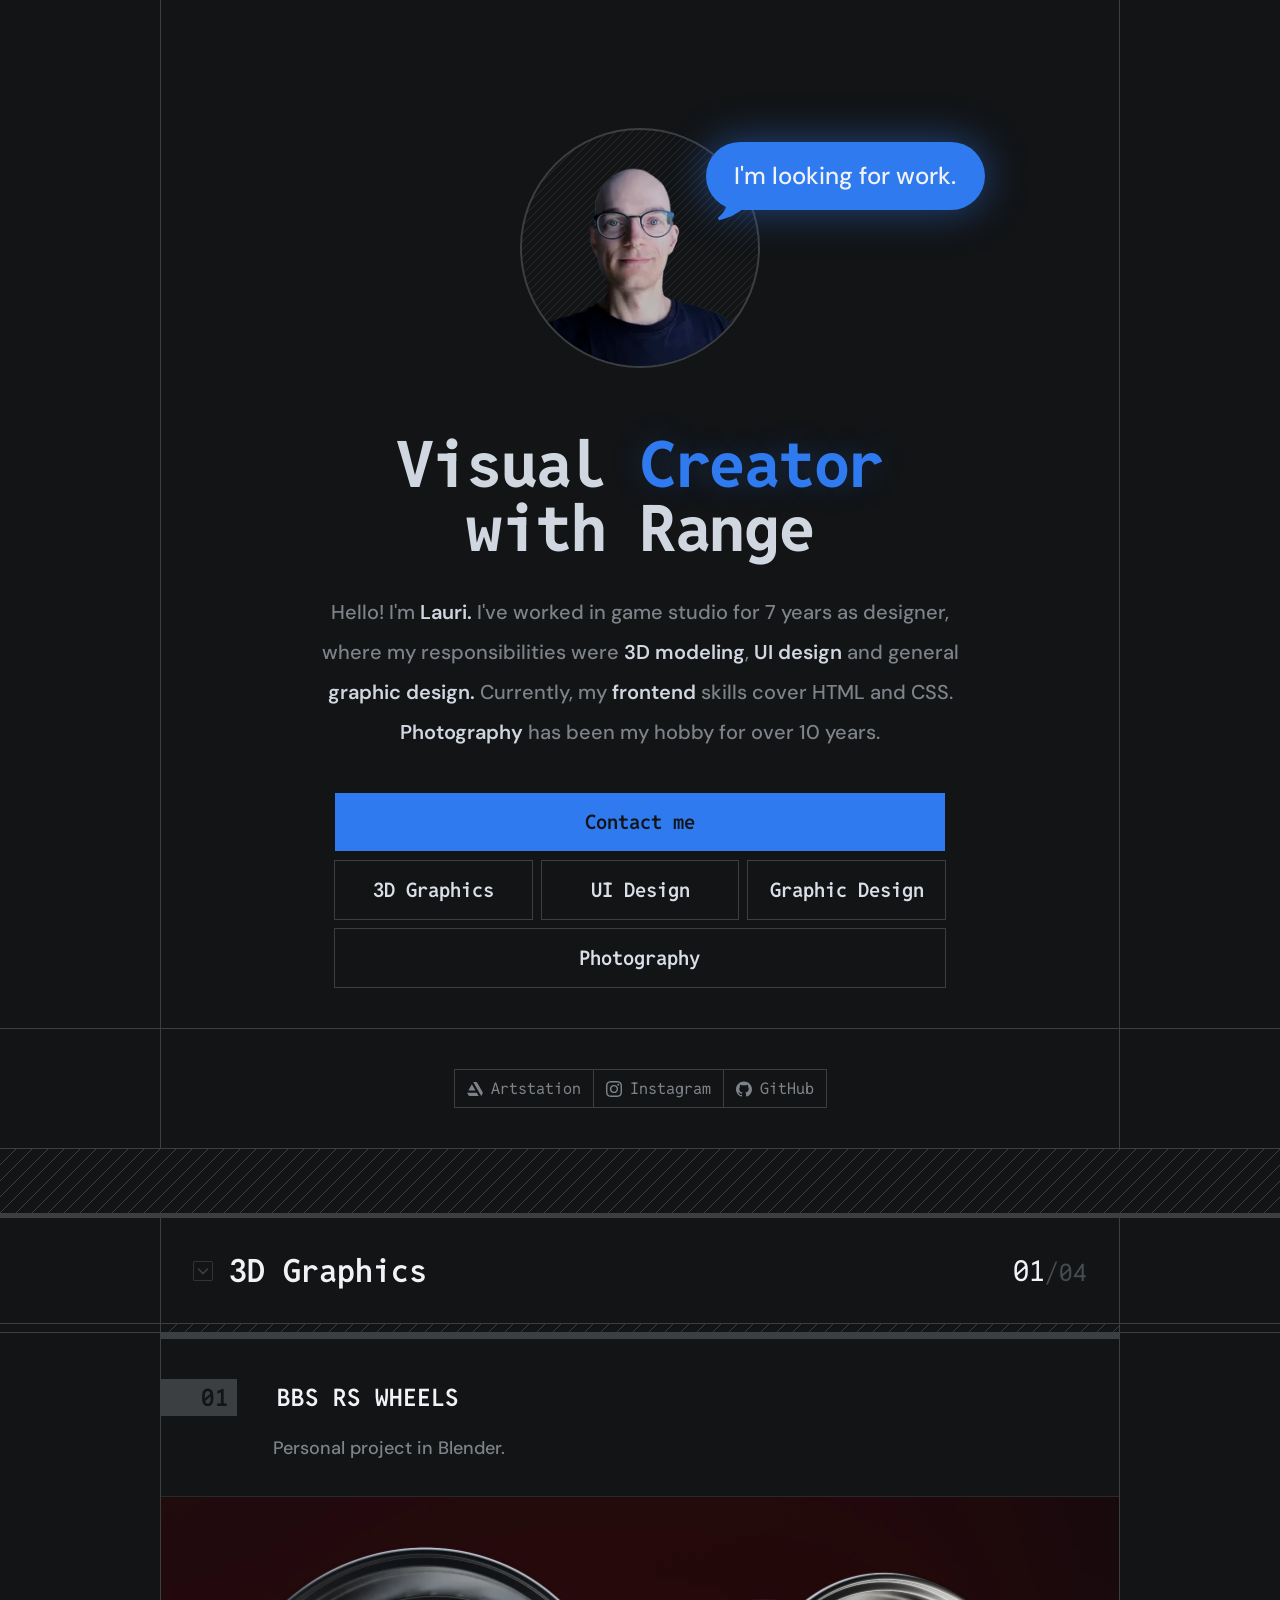
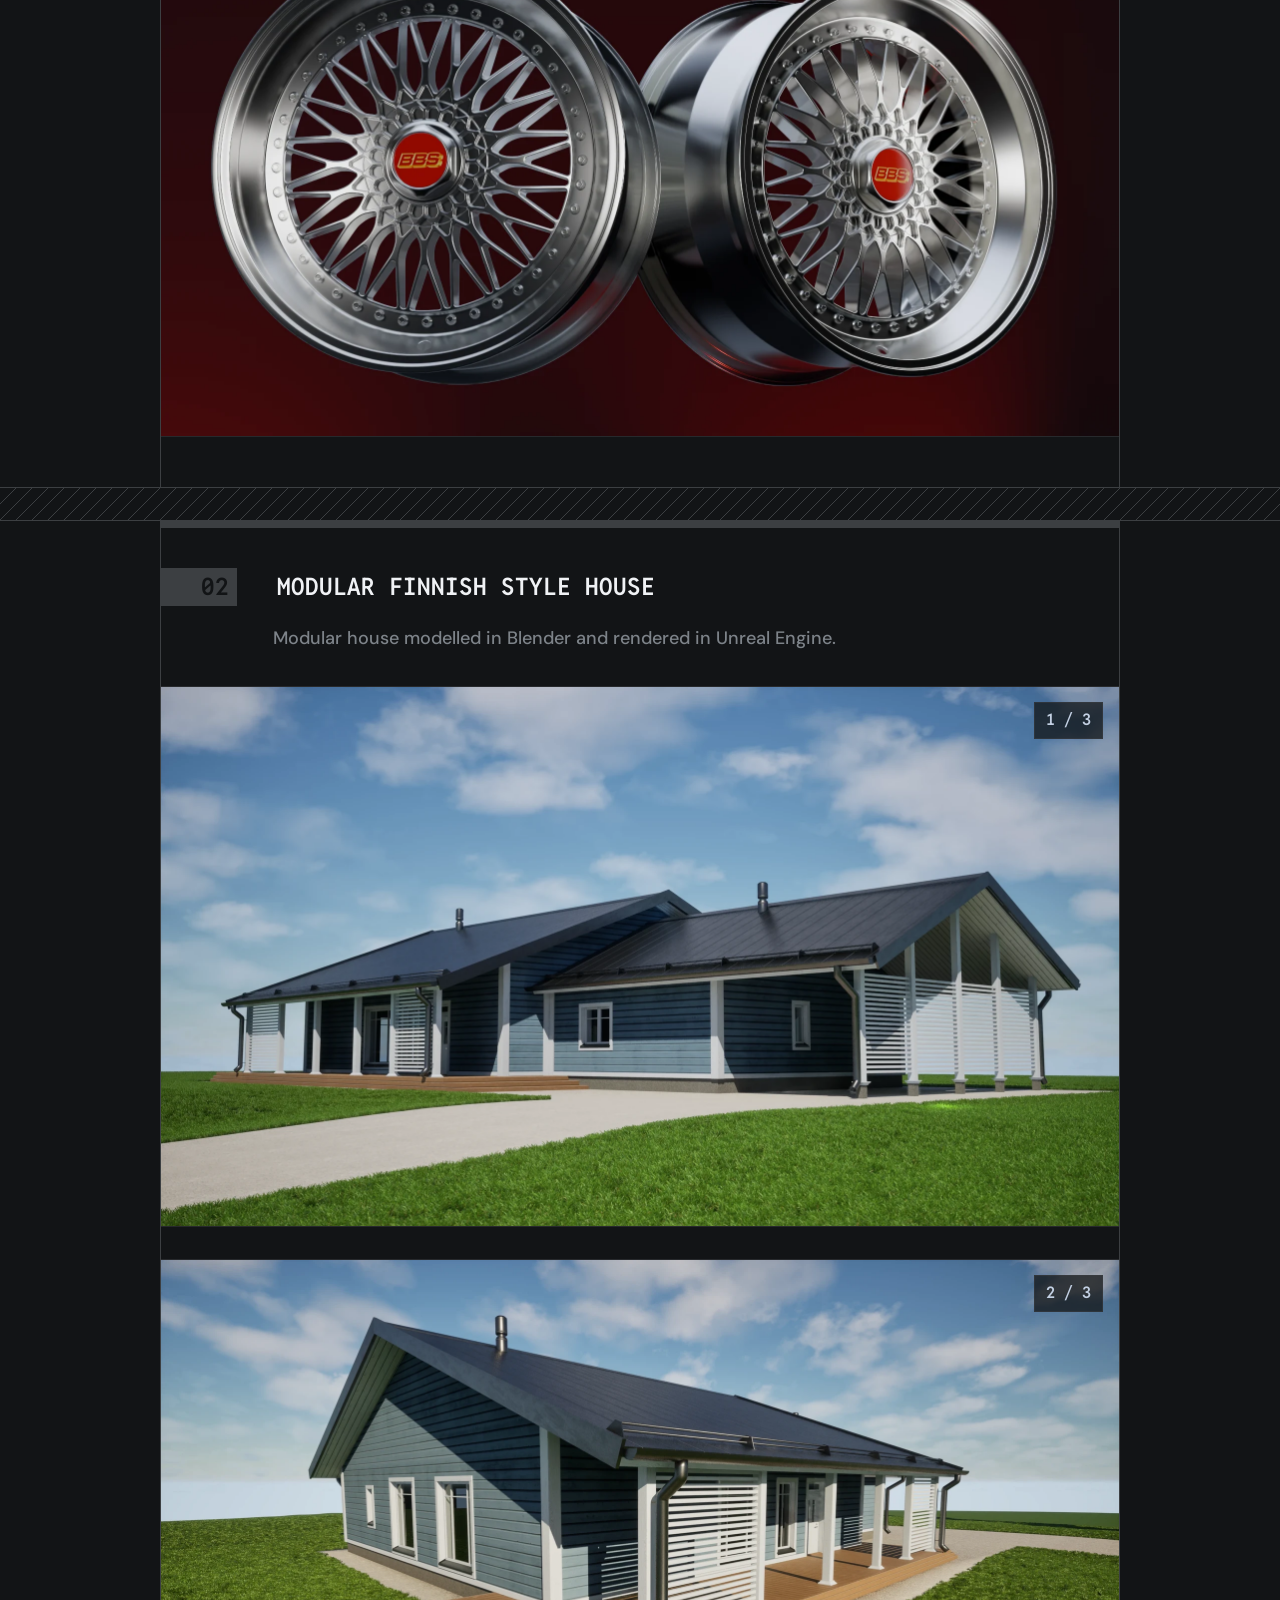
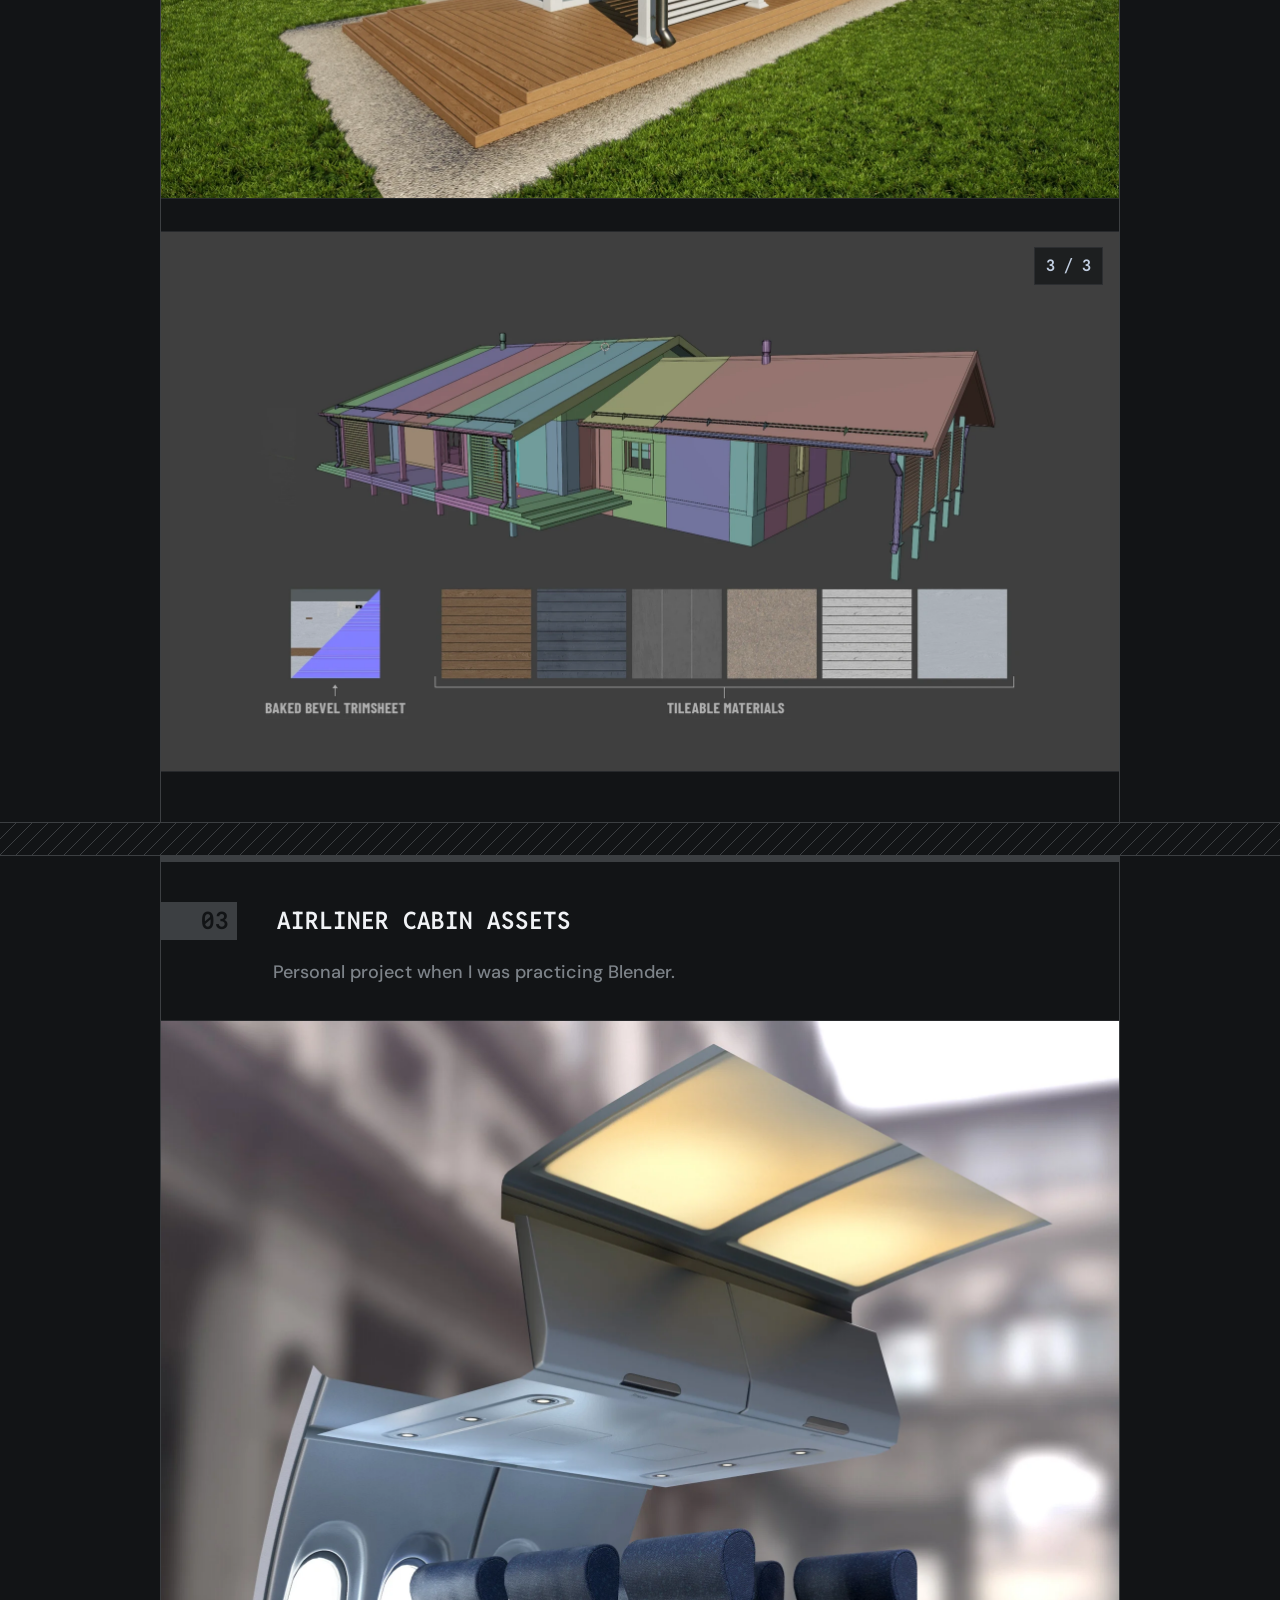
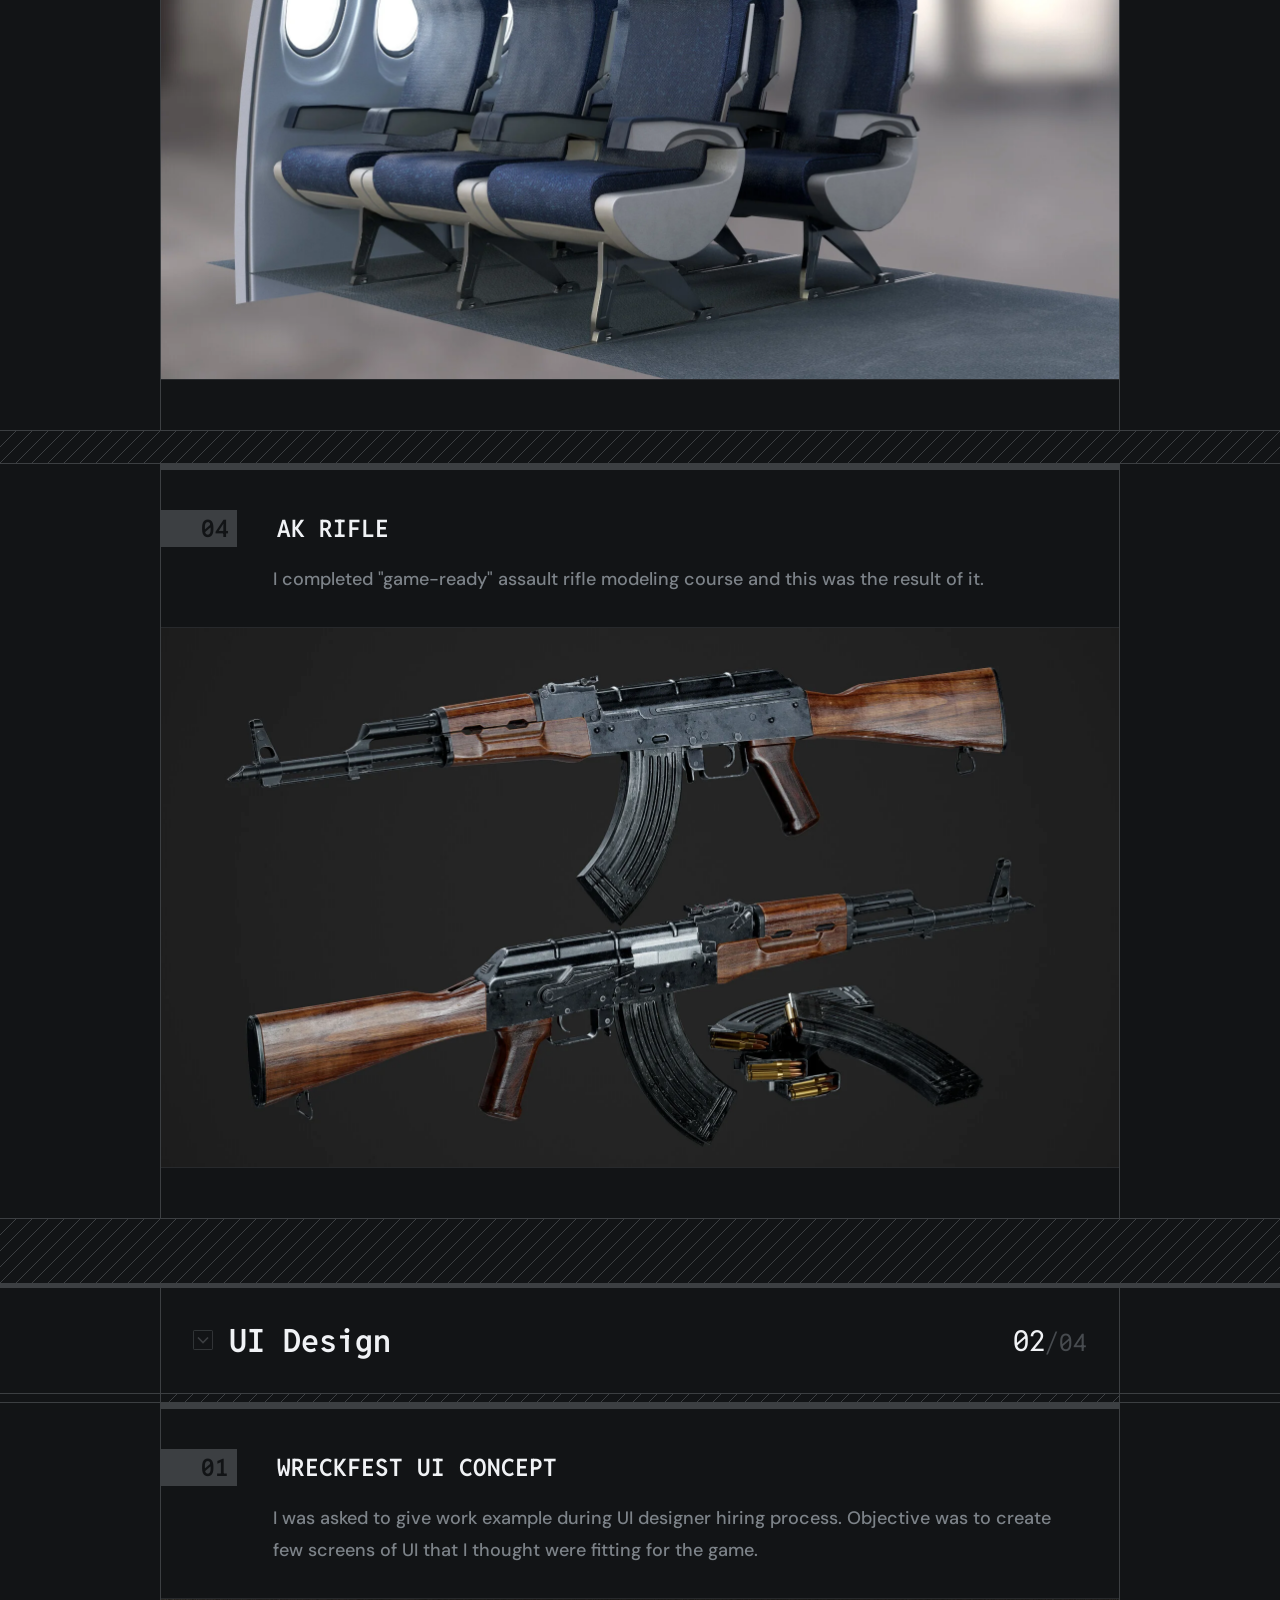
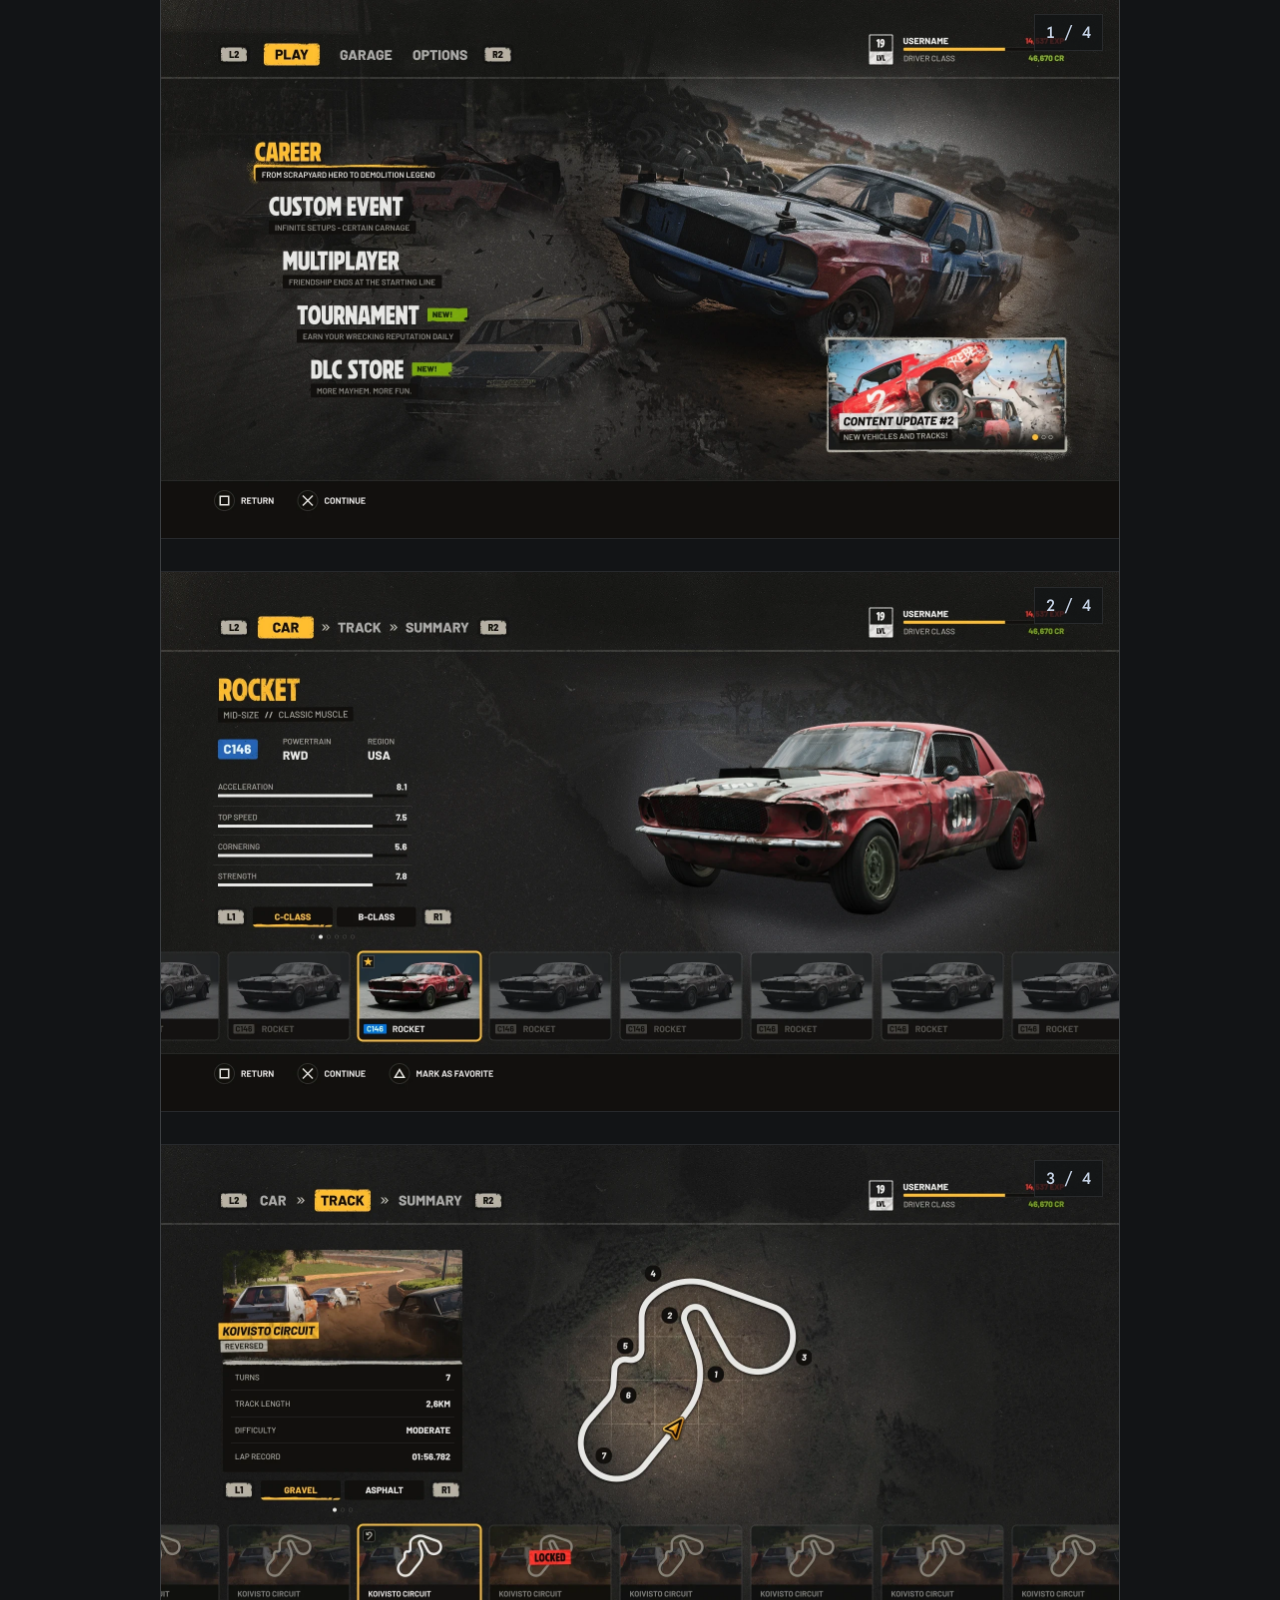
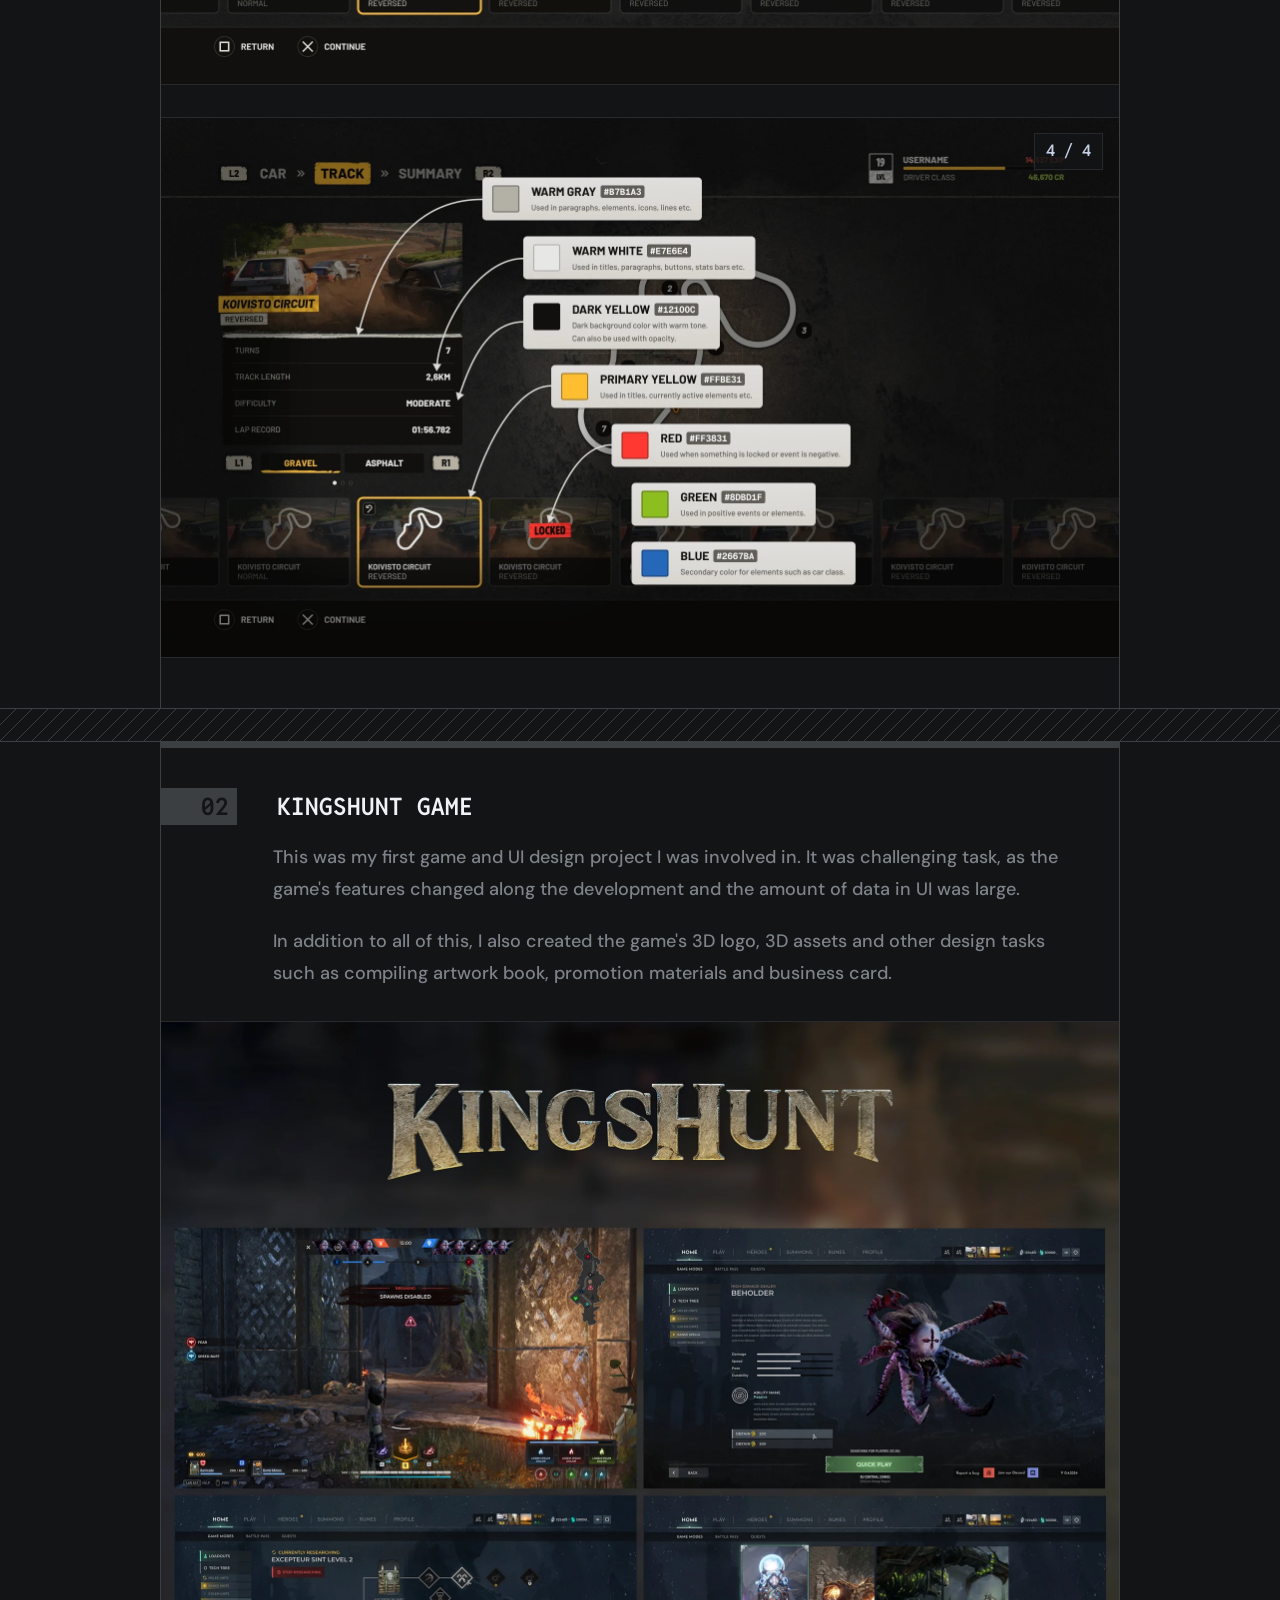
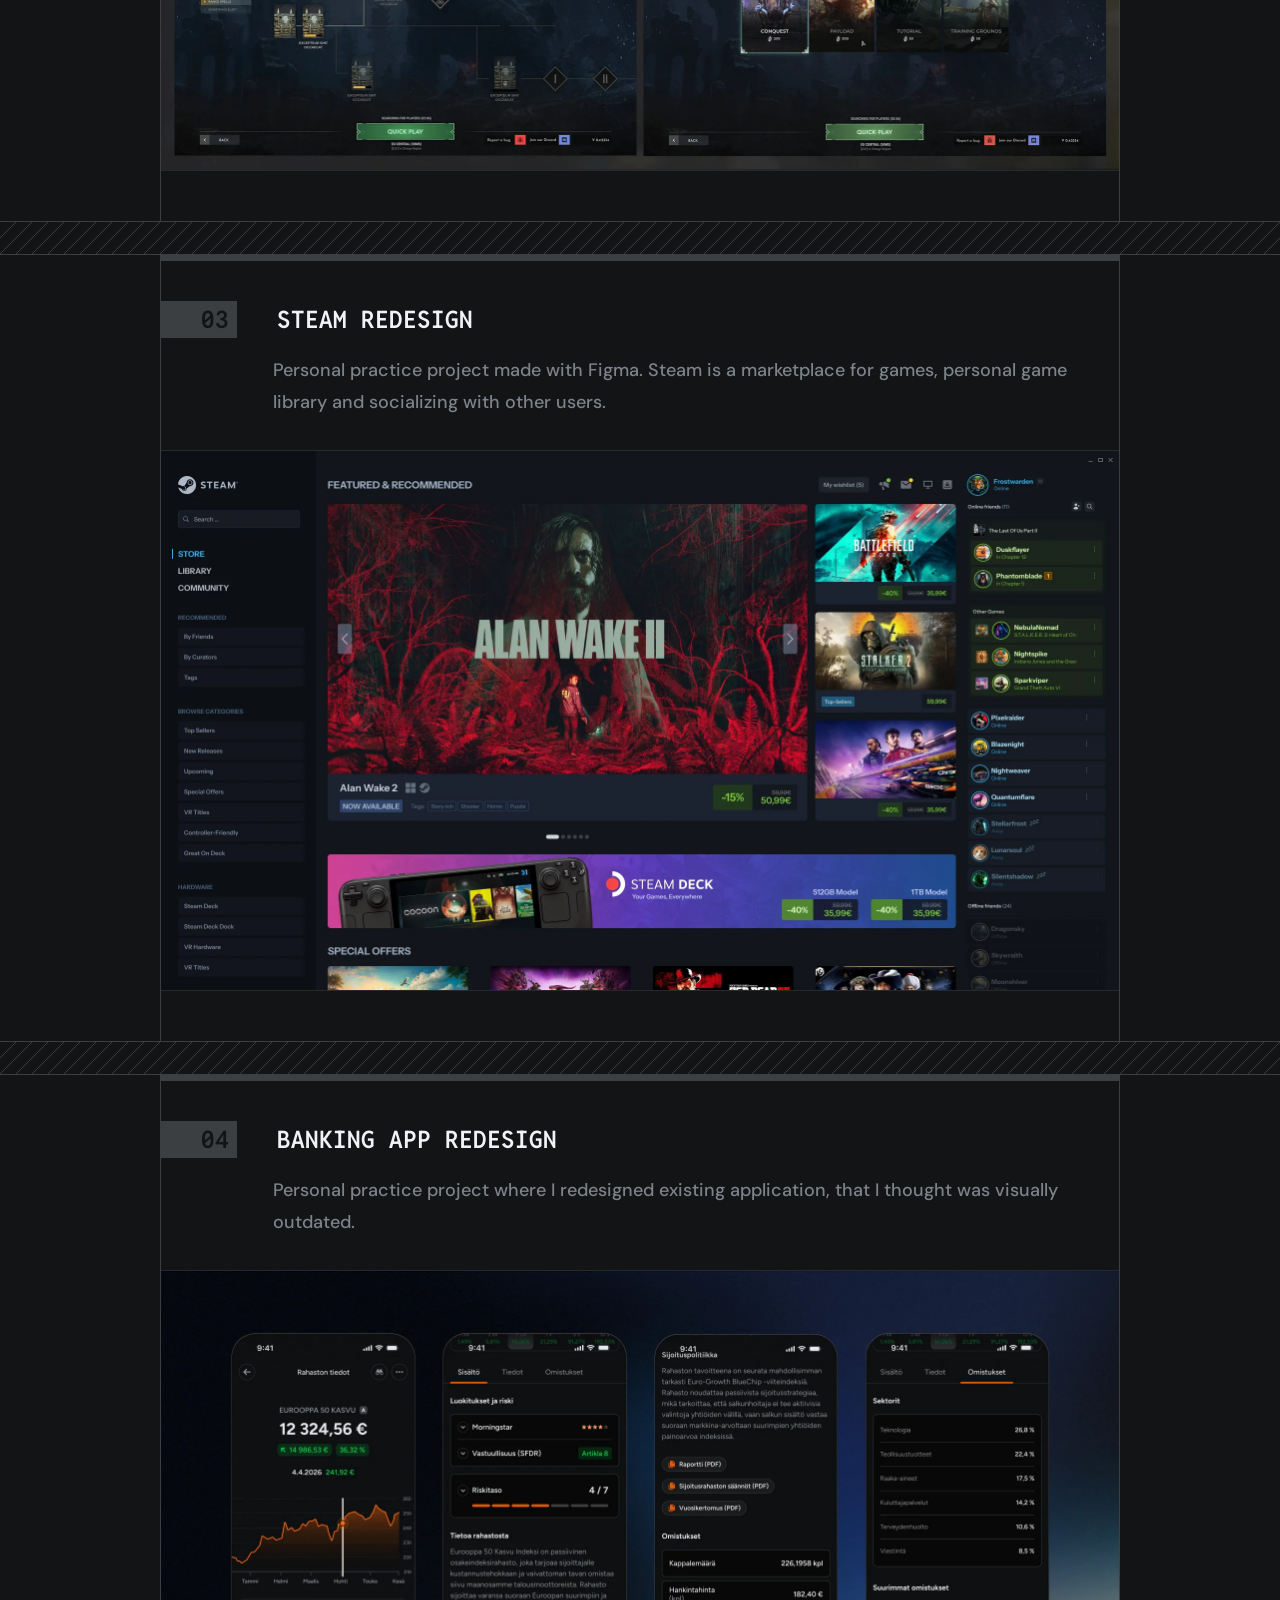
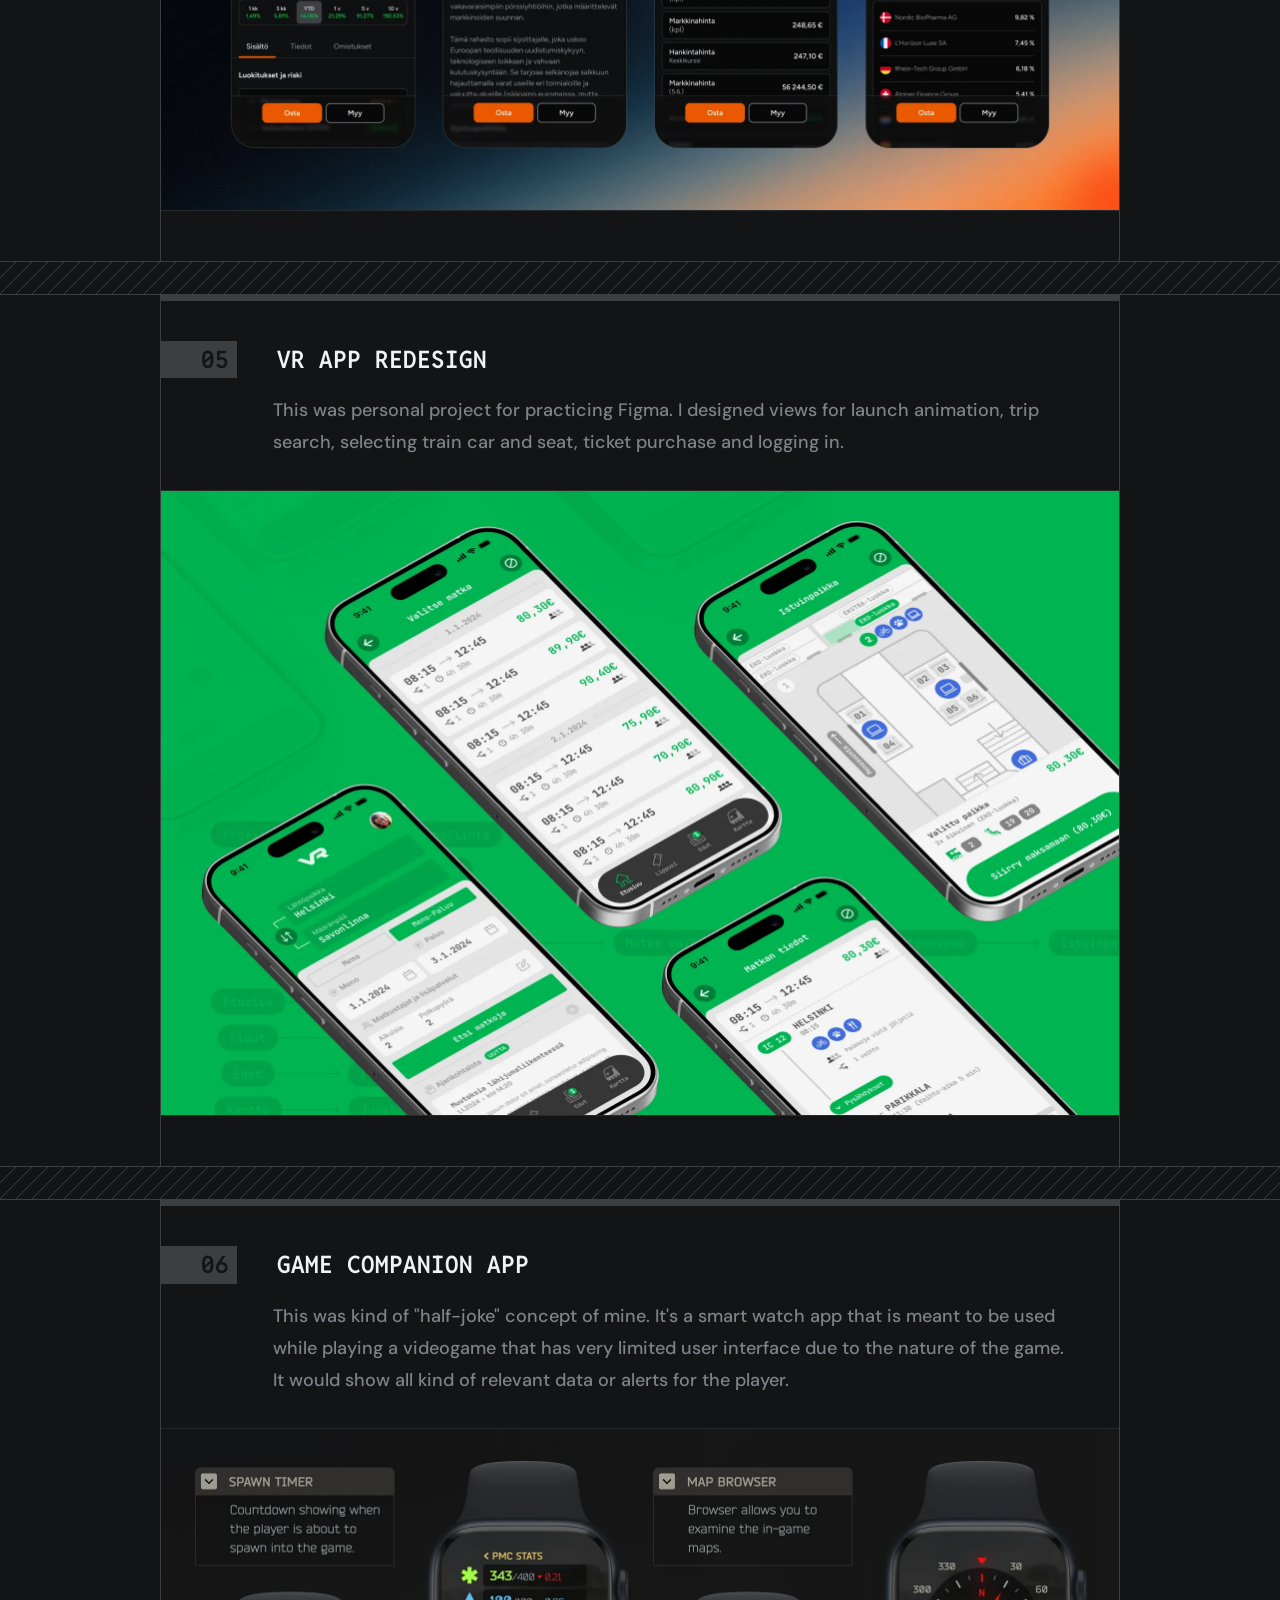
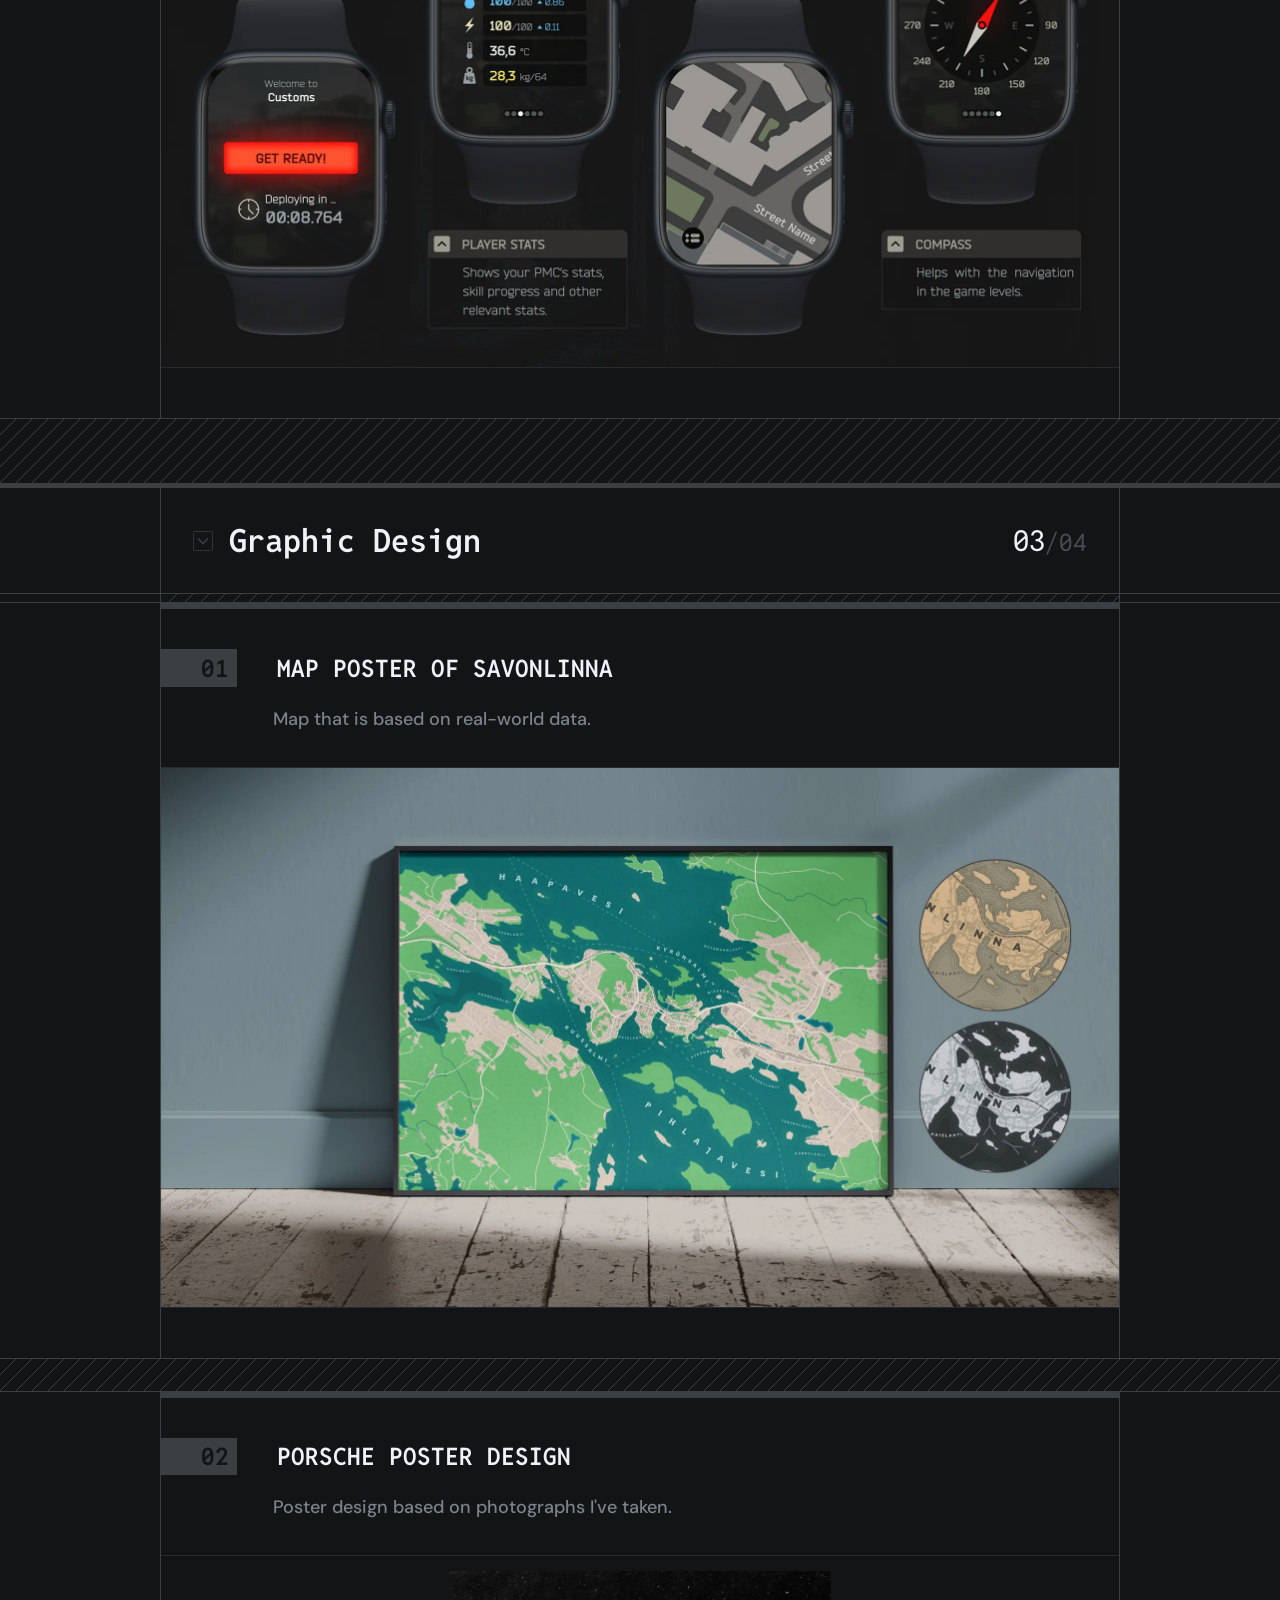
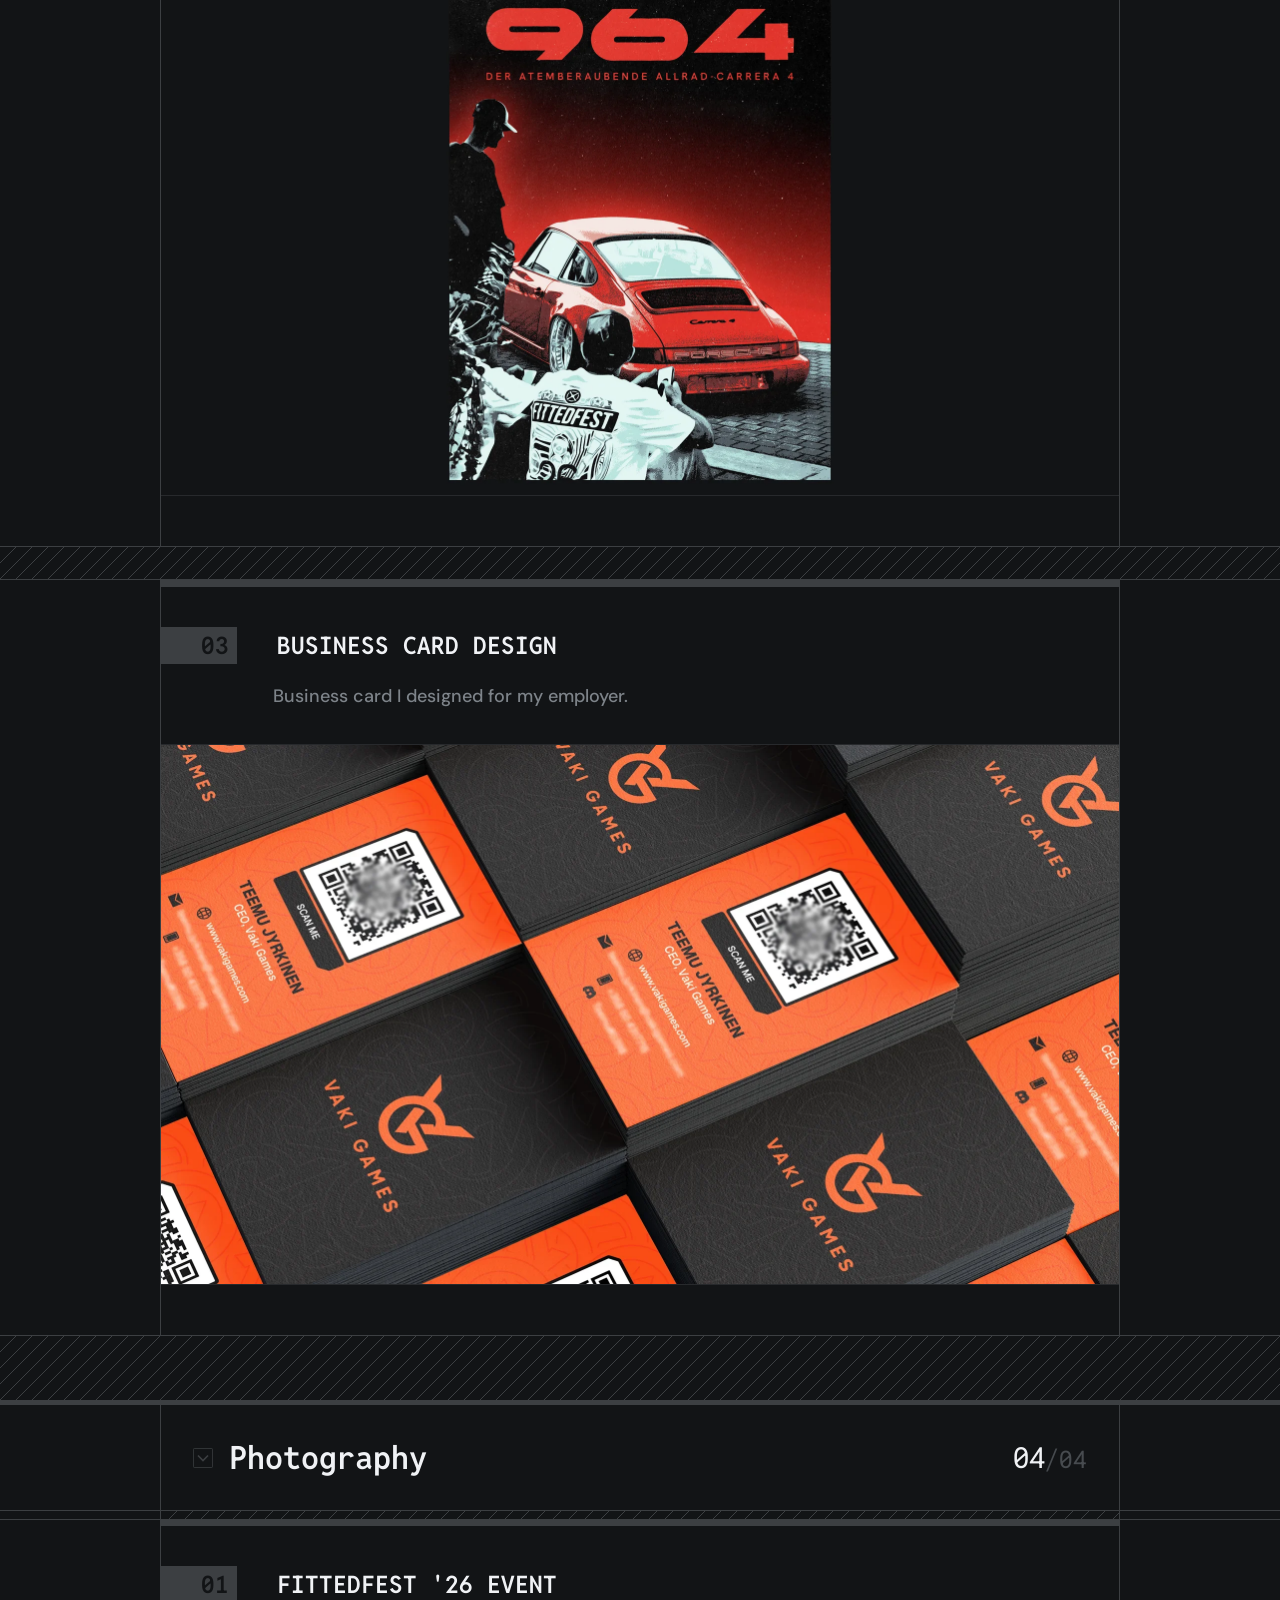
==== commit acc9a884: "Add files via upload" ====
--- a/index.html
+++ b/index.html
@@ -206,7 +206,9 @@
     <div class="column-container">
             <div class="work">
                 <h3><span class="type-id-small">03</span> Steam redesign</h3>
-                <p class="work-description">Personal practice project made with Figma.</p>
+                <p class="work-description">Personal practice project made with Figma. Steam is a marketplace for
+                    games, personal game library and socializing with other users.
+                </p>
                 <a class="work-thumbnail-link" href="steam01.webp" target="_blank" rel="noopener">
                     <img src="steam01.webp" alt="Steam redesign" class="work-thumbnail" />
                 </a>
@@ -218,7 +220,9 @@
     <div class="column-container">
             <div class="work">
                 <h3><span class="type-id-small">04</span> Banking app redesign</h3>
-                <p class="work-description">Personal practice project made with Figma.</p>
+                <p class="work-description">Personal practice project where I redesigned existing application,
+                    that I thought was visually outdated.
+                </p>
                 <a class="work-thumbnail-link" href="op.webp" target="_blank" rel="noopener">
                     <img src="op.webp" alt="Banking app redesign" class="work-thumbnail" />
                 </a>
--- a/styles.css
+++ b/styles.css
@@ -290,8 +290,8 @@
     color: #F0F2F5;
     font-size: 1.5rem;
     font-weight: 600;
-    margin-top: 2rem;
-    margin-bottom: 0.8rem;
+    margin-top: 2.5rem;
+    margin-bottom: 1rem;
     margin-left: 0rem;
     margin-right: 1rem;
     text-transform: uppercase;
@@ -301,11 +301,15 @@
     font-family: 'Reddit Mono';
     background-color: var(--color-stroke);
     color: var(--color-background);
-    font-size: 1rem;
+    font-size: 1.5rem;
     text-transform: uppercase;
+    text-align: right;
     font-weight: 600;
-    padding: 0.2rem 0.5rem;
-    margin-right: 1rem;
+    padding-left: 2.5rem;
+    padding-right: 0.5rem;
+    padding-top: 0.2rem;
+    padding-bottom: 0.2rem;
+    margin-right: 2.5rem;
 }
 
 .type-item {
@@ -548,7 +552,7 @@
 .work {
     display: flex;
     flex-direction: column;
-    padding: 0px 32px 50px 32px;
+    padding: 0px 0px 50px 0px;
     box-sizing: border-box;
     border-top: 6px solid var(--color-stroke);
     border-left: 1px solid var(--color-stroke);
@@ -560,11 +564,15 @@
     font-family: 'DM Sans';
     font-size: 1.125rem;
     font-weight: 500;
-    margin-left: 3rem;
-    margin-right: 4rem;
+    margin-left: 7rem;
+    margin-right: 3rem;
     color: #7D8389;
-    margin-bottom: 1.5rem;
+    margin-bottom: 1.25rem;
     line-height: 2rem;
+}
+
+.work-description:last-of-type {
+    margin-bottom: 2rem;
 }
 
 .work img {
@@ -572,7 +580,8 @@
     width: 100%;
     height: 100%;
     object-fit: cover;
-    border: 1px solid hsla(216, 20%, 95%, 0.15);
+    border-top: 1px solid var(--color-stroke-subtle);
+    border-bottom: 1px solid var(--color-stroke-subtle);
 }
 
 .work-thumbnail-link {
@@ -948,14 +957,25 @@
         max-width: 100%;
     }
 
+    .row-btns {
+        flex-direction: column;
+    }
+
+    .type-btn {
+        font-size: 1rem;
+        width: 100%;
+    }
+
     h1 {
         text-align: left;
+        line-height: 3.5rem;
     }
 
     .subheader {
         font-size: 1.125rem;
-        line-height: 2rem;
+        line-height: 2.5rem;
         text-align: left;
+        margin: 0rem 0rem 0rem 0rem;
     }
 
     .item {
@@ -1037,18 +1057,28 @@
         font-size: 1.25rem;
         line-height: 2rem;
         width: 100%;
+        margin: 2rem 2rem 1rem 2rem;
+    }
+
+    .work {
+        padding: 0px 0px 40px 0px;
+        border-left: none;
+        border-right: none;
     }
 
     .work-description {
         font-size: 1rem;
-        margin-left: 0;
-        width: 100%;
+        margin: 0rem 2rem 1.25rem 2rem;
+    }
+
+    .work-description:last-of-type {
+        margin-bottom: 2rem;
     }
 
     .image-count {
-        font-size: 0.5rem;
-        top: 0.5rem;
-        right: 0.5rem;
+        font-size: 0.75rem;
+        top: 1rem;
+        right: 1rem;
         display: block;
         line-height: 1;
         padding: 0.4rem;
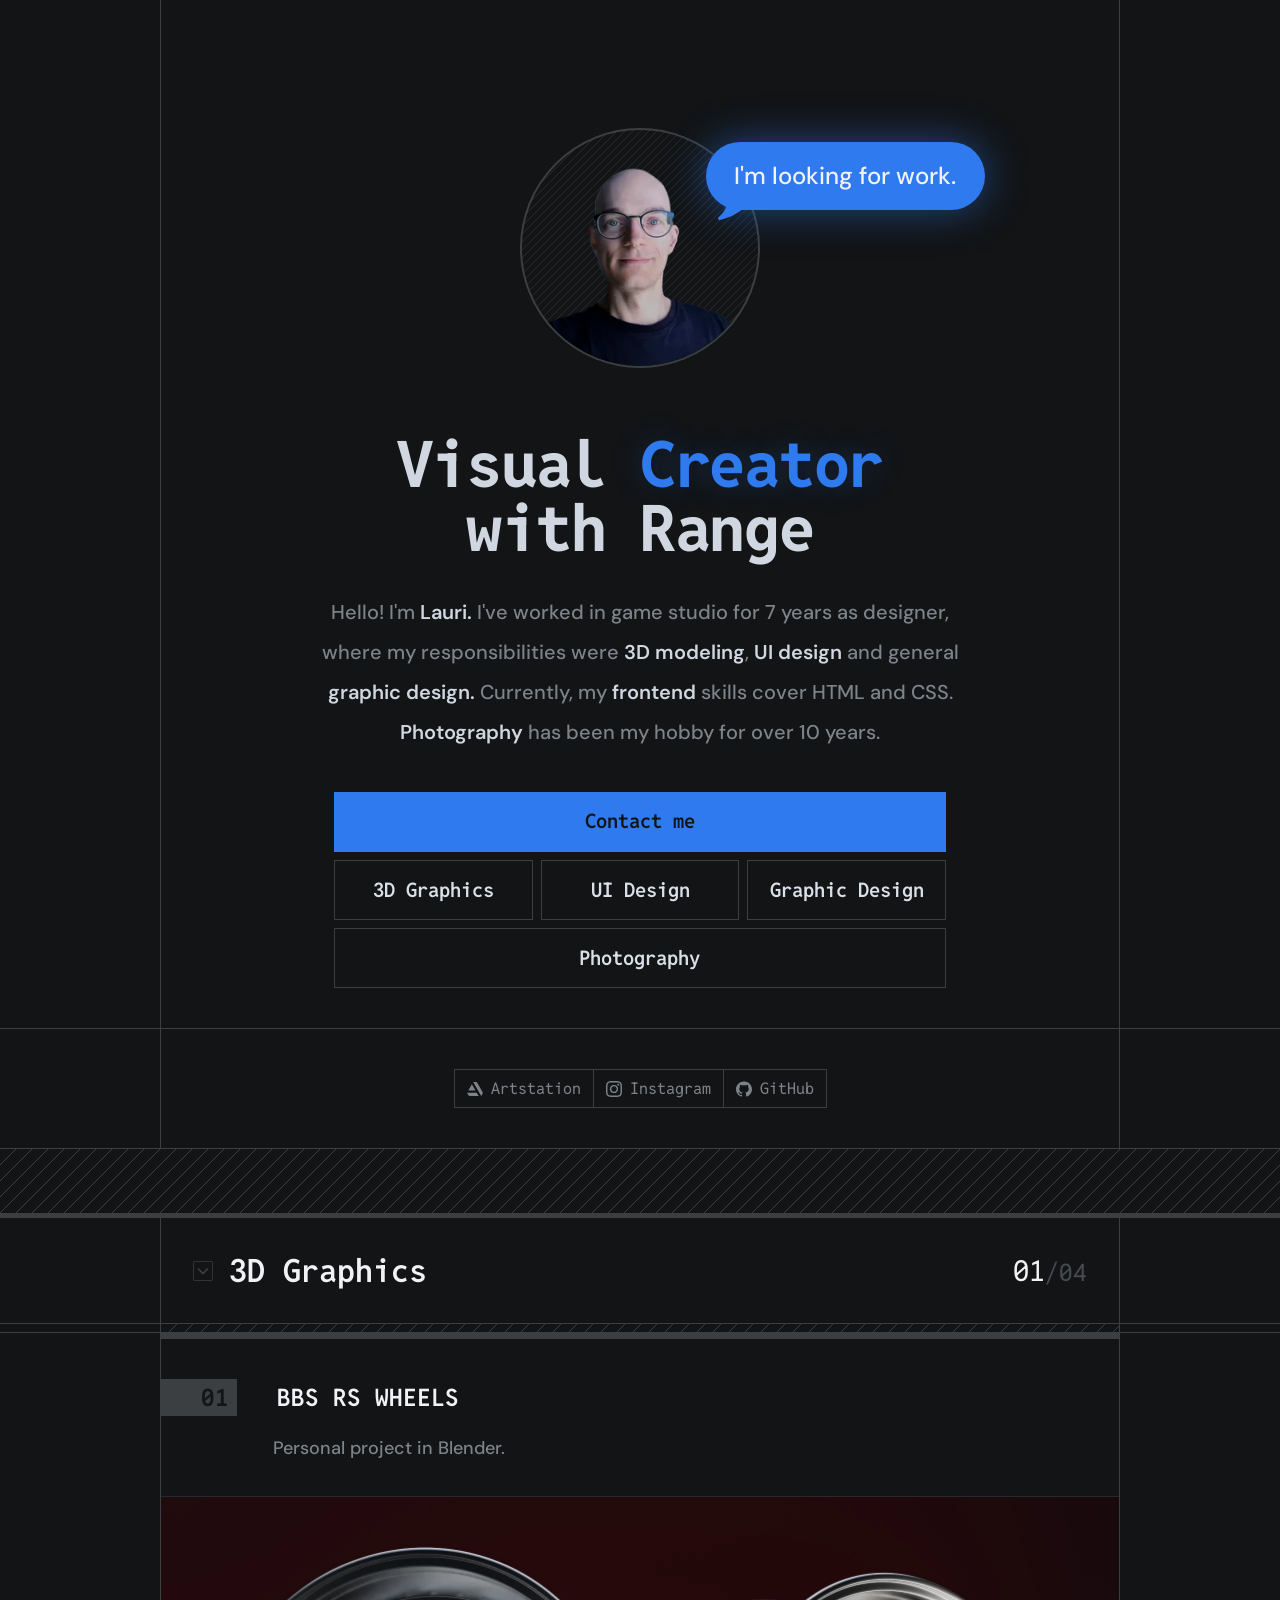
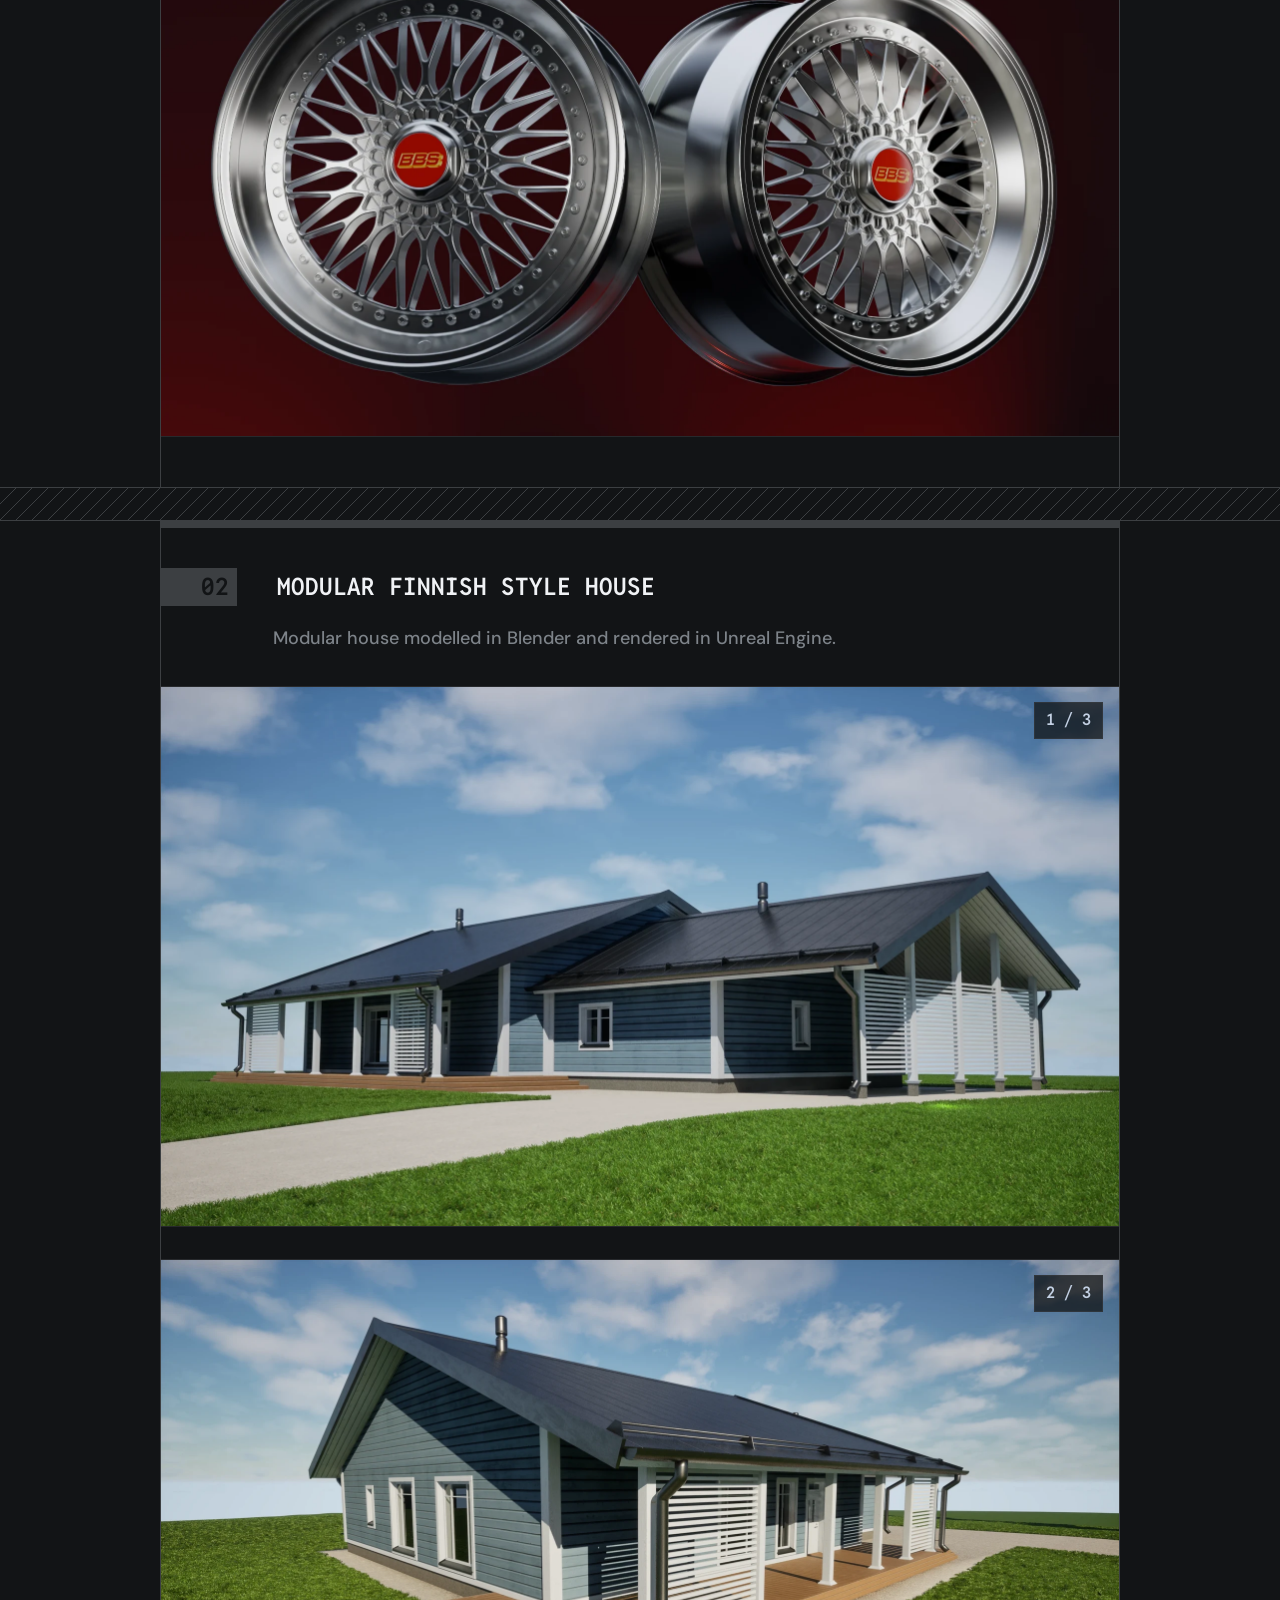
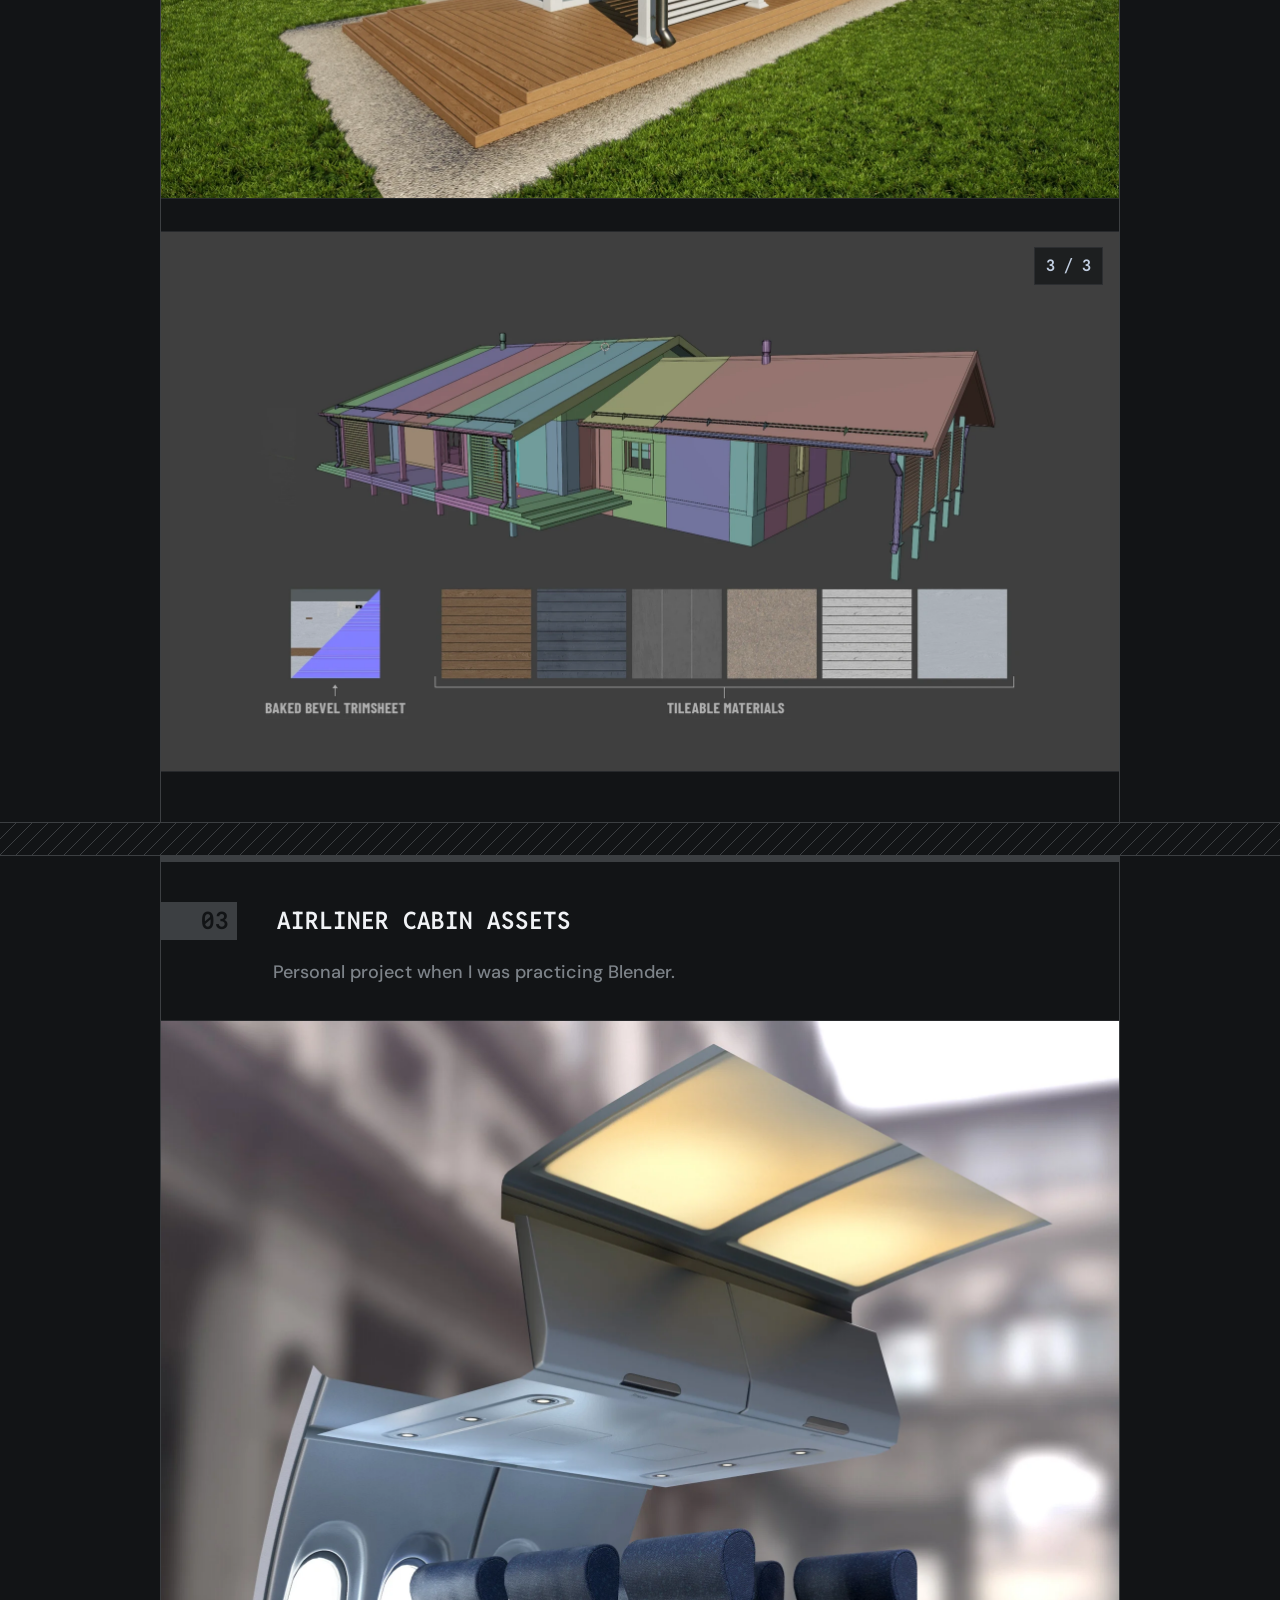
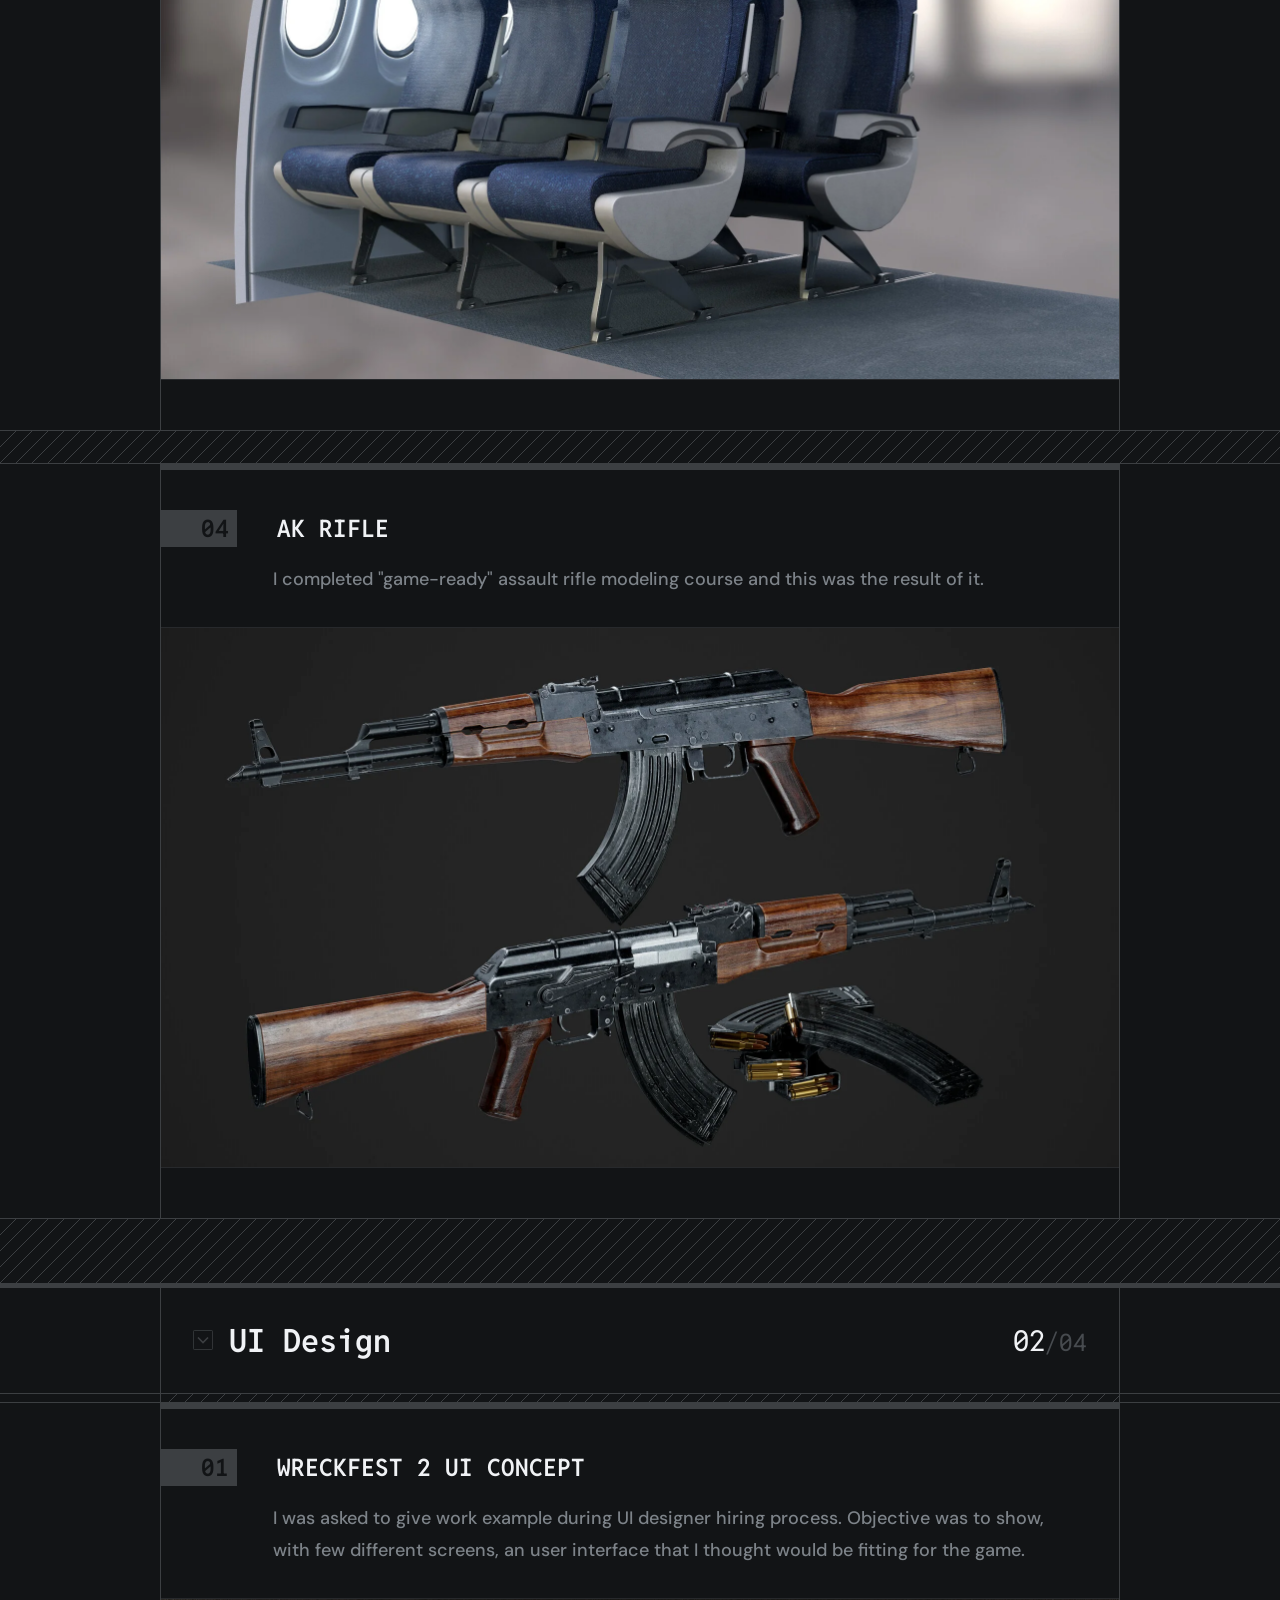
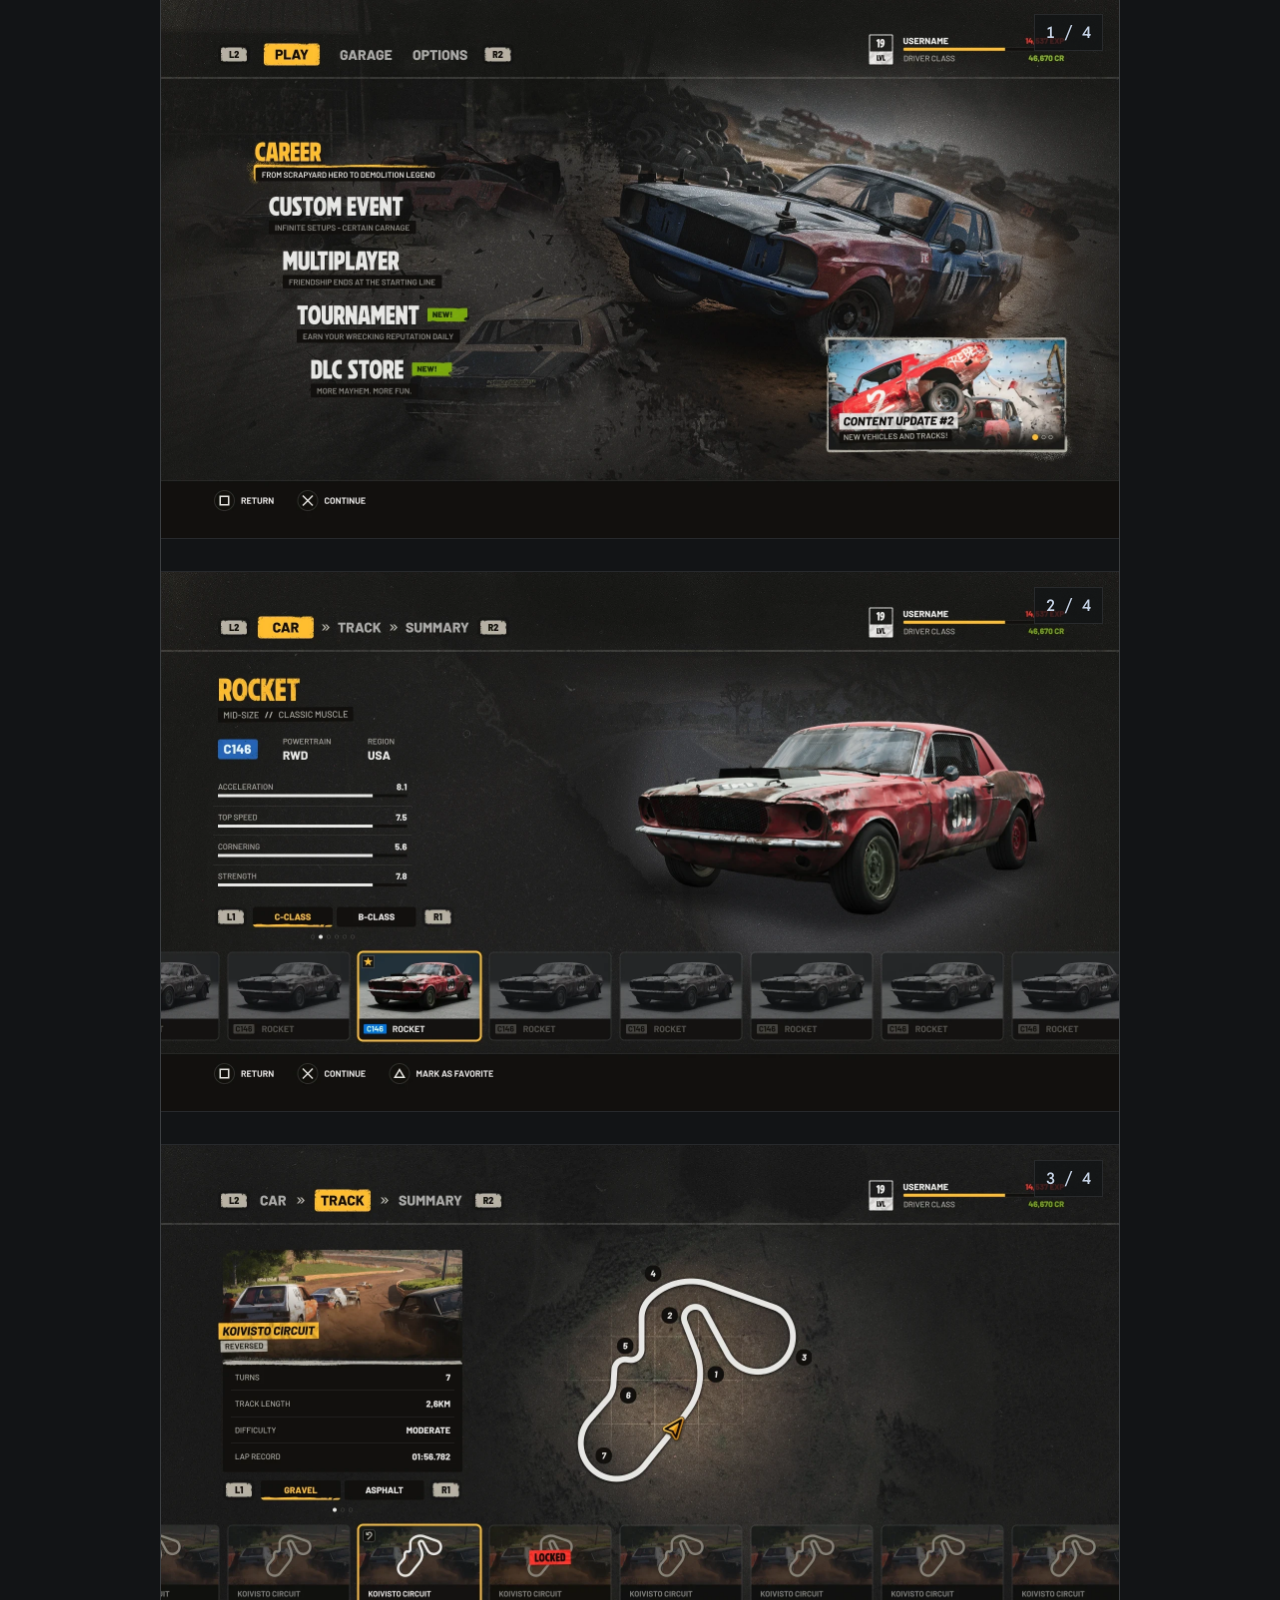
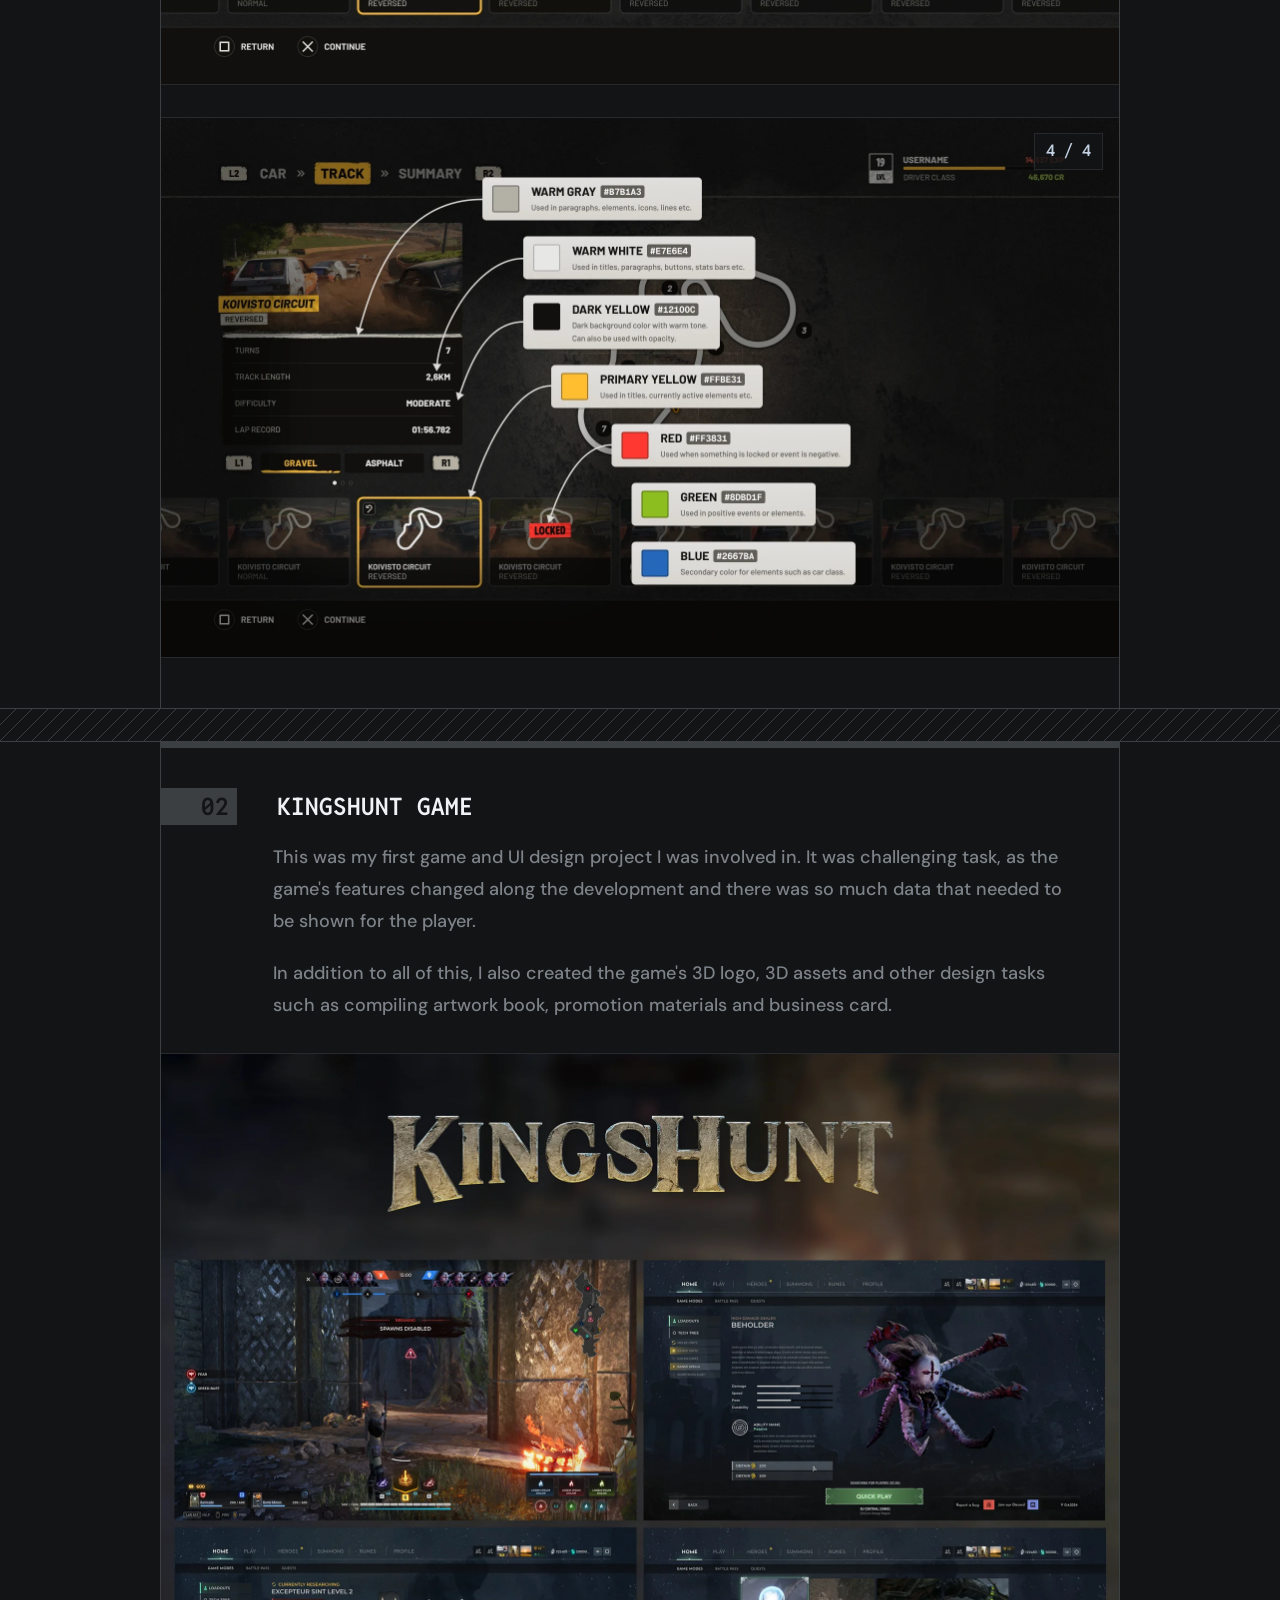
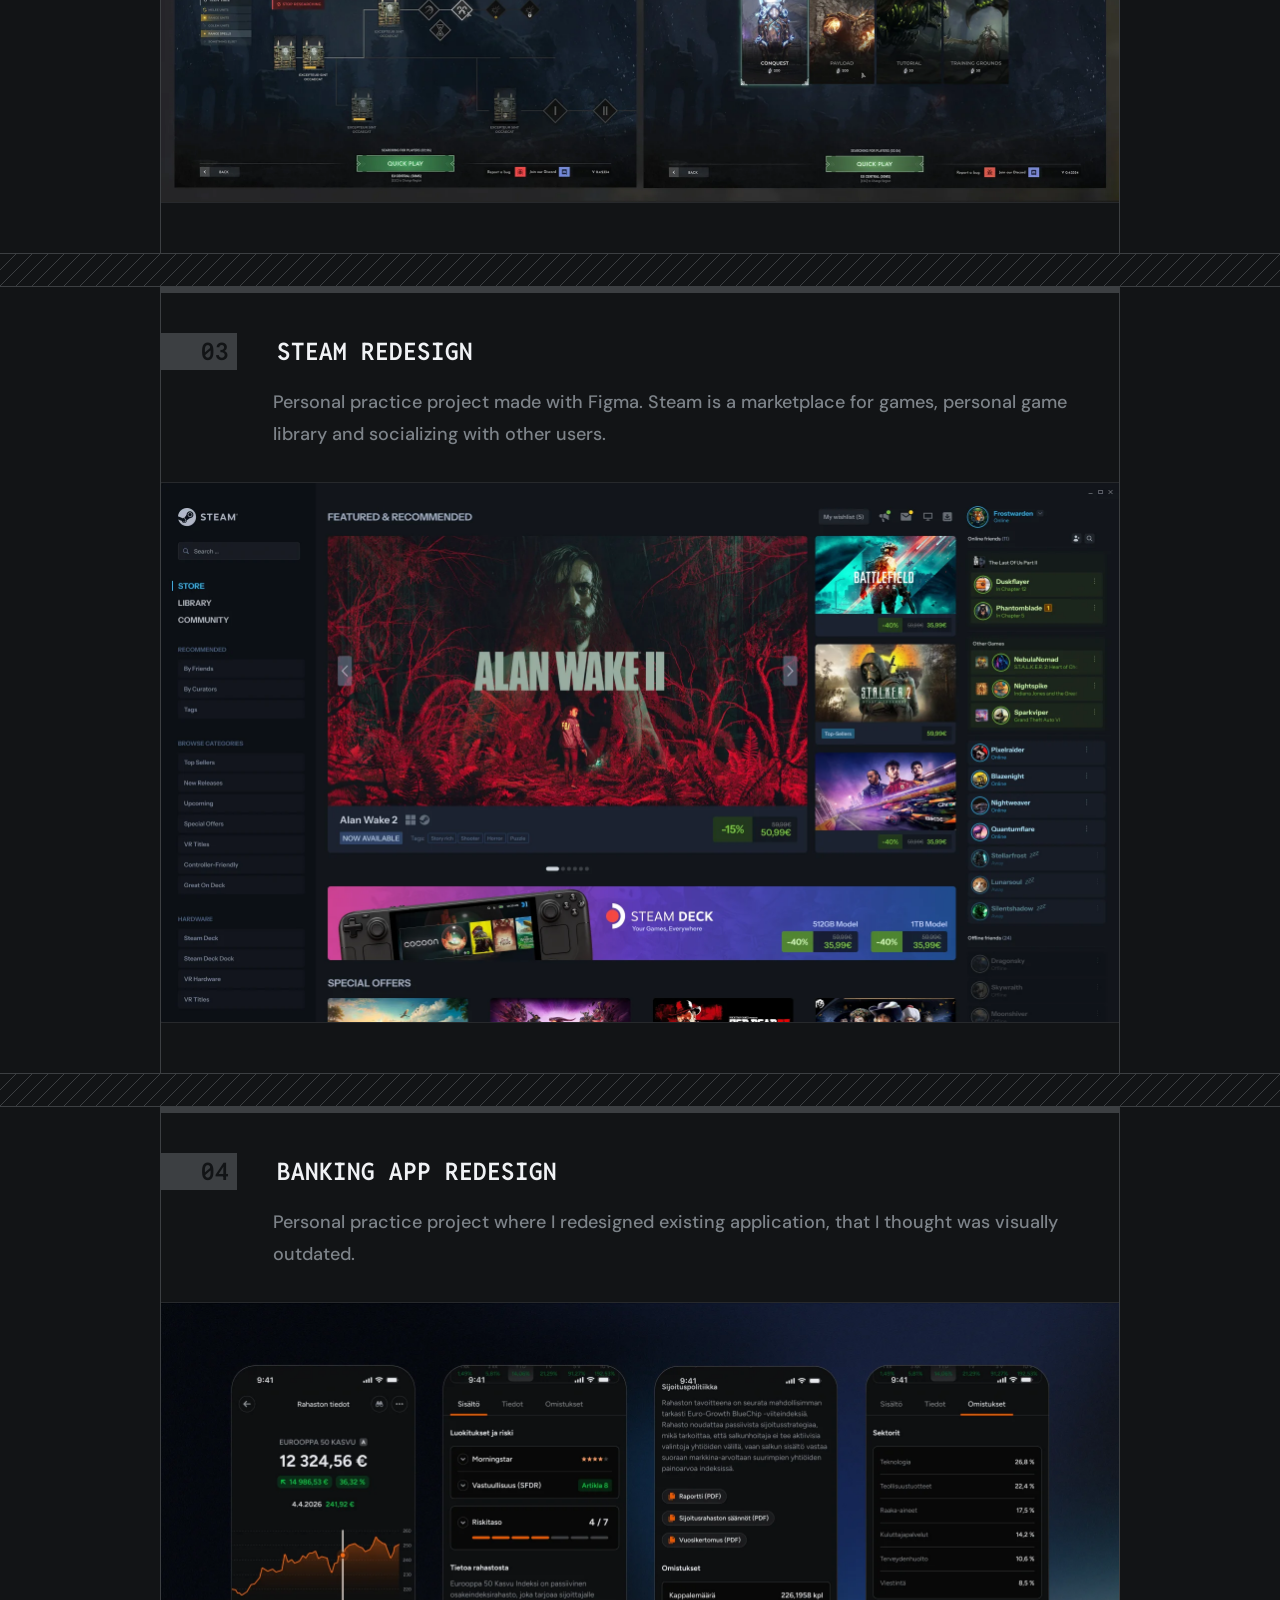
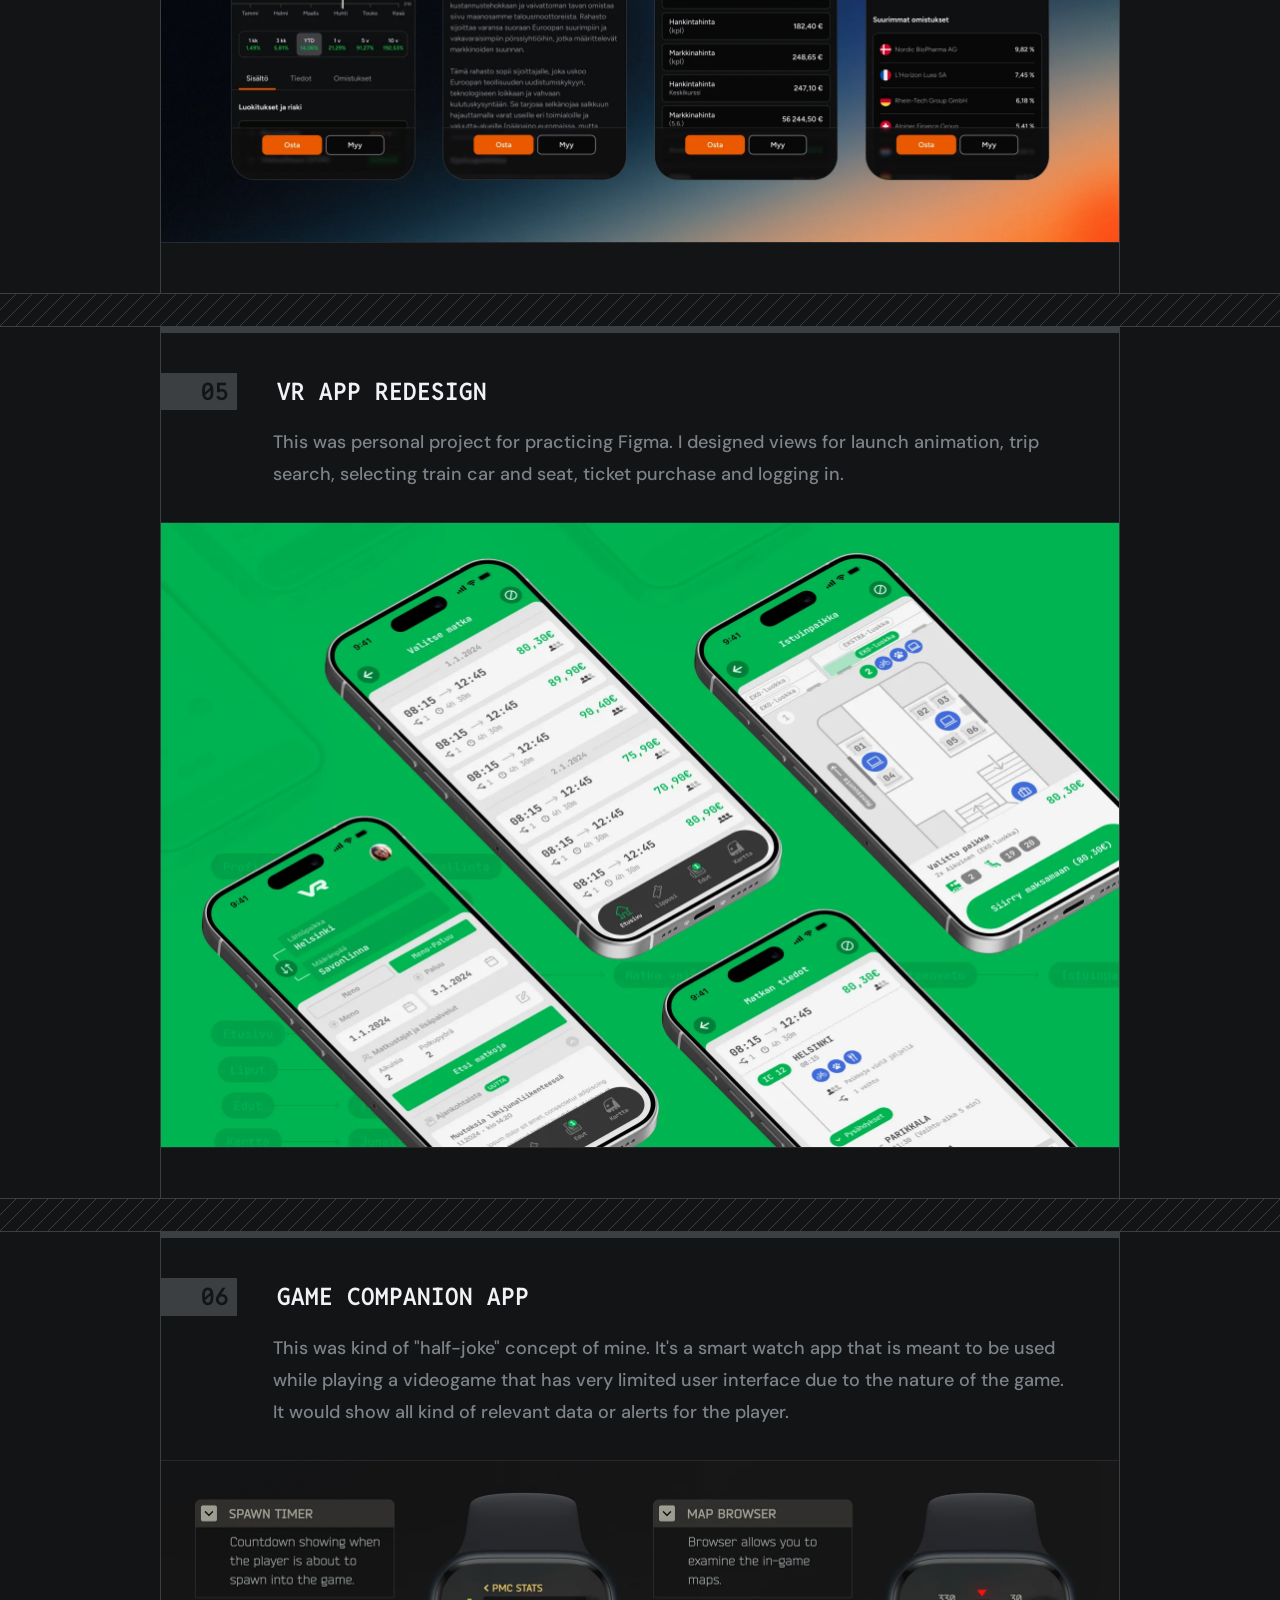
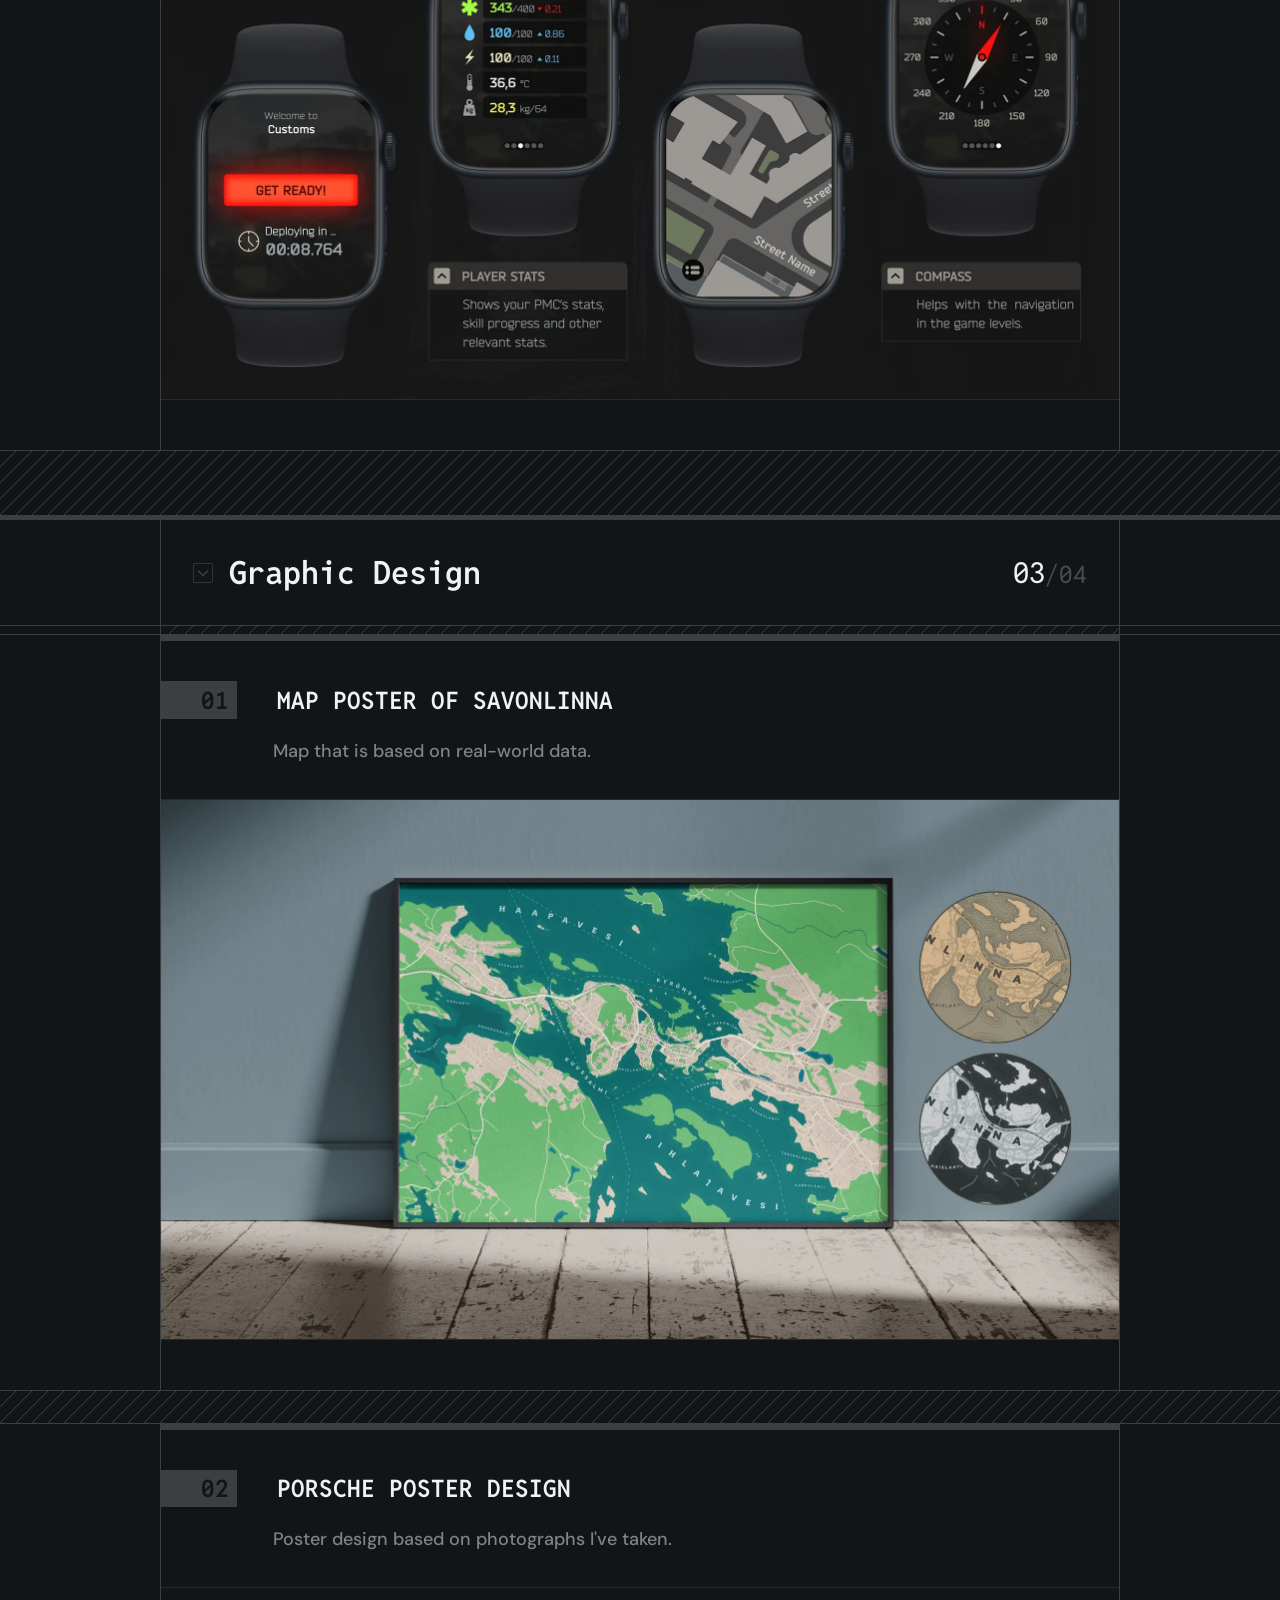
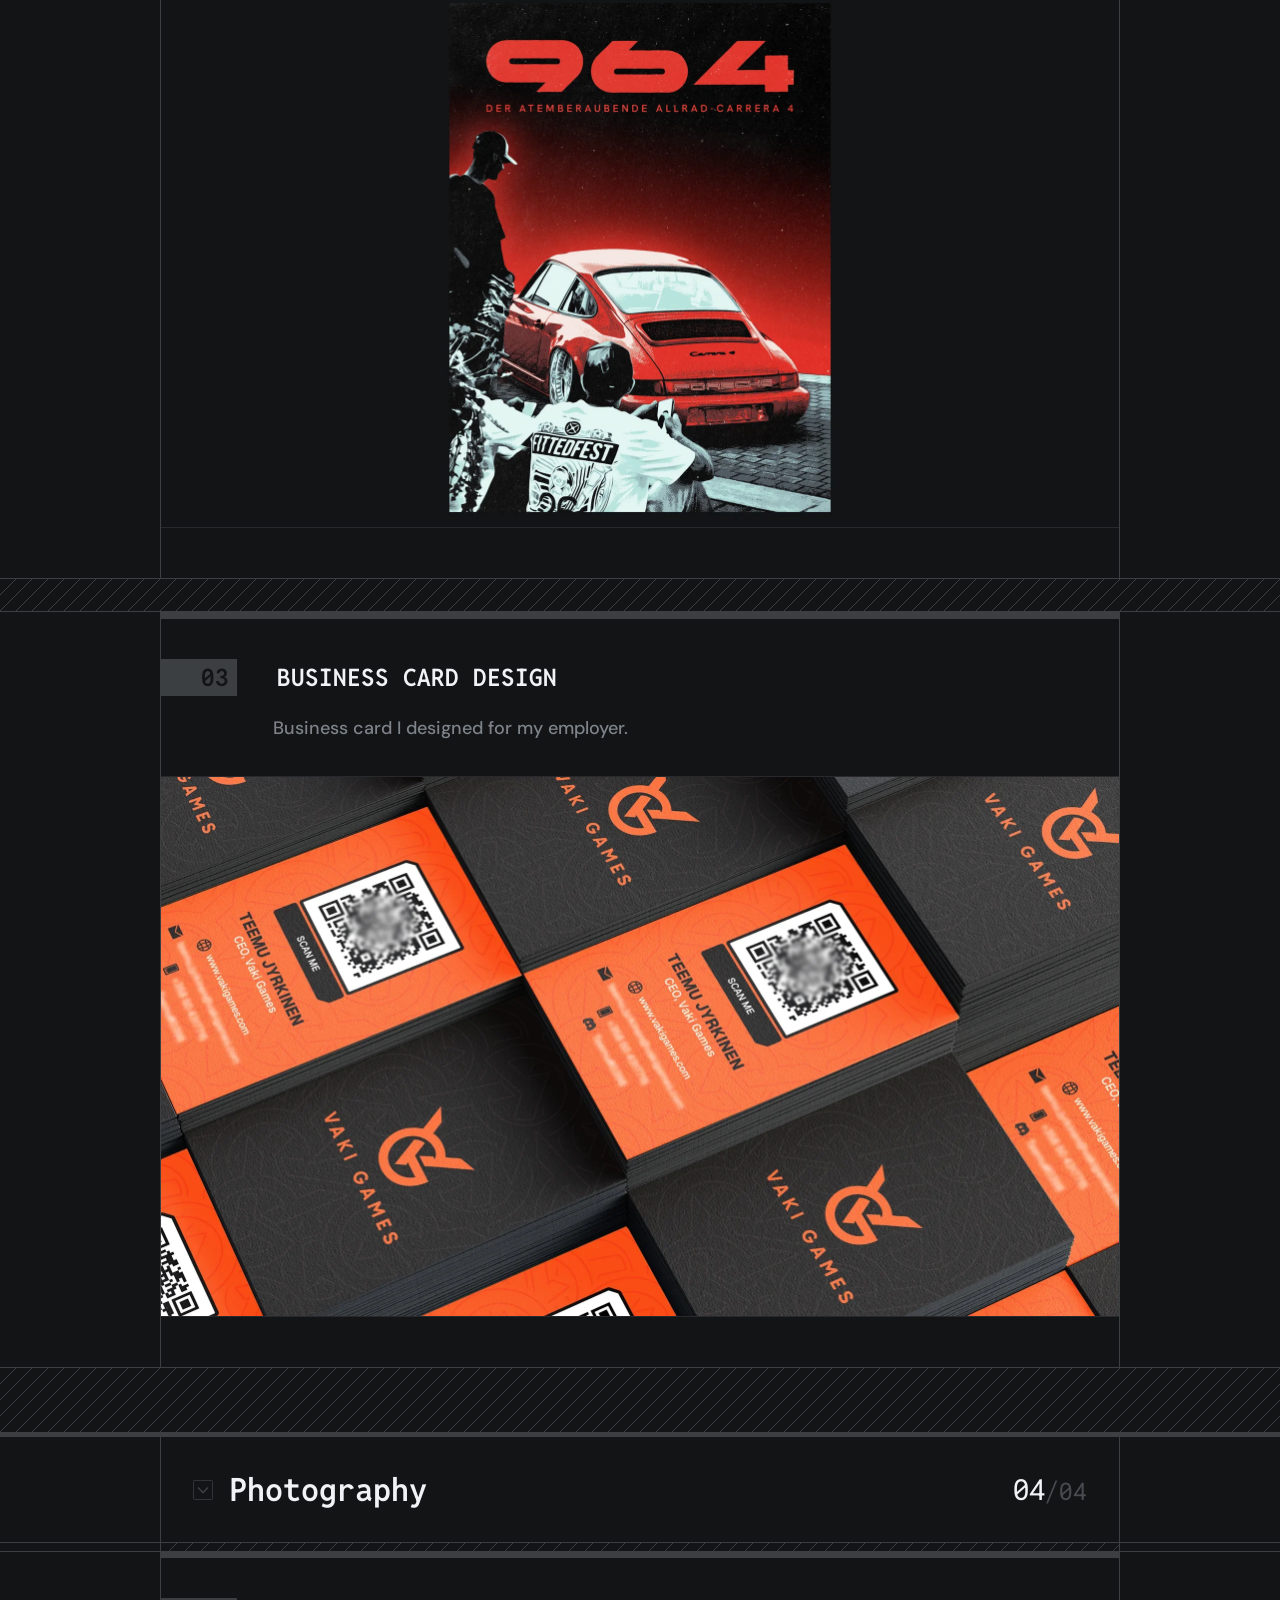
==== commit 25b863af: "Add files via upload" ====
--- a/index.html
+++ b/index.html
@@ -1,7 +1,7 @@
 <!DOCTYPE html>
 <html>
 <head>
-    <meta name="viewport" content="width=device-width, initialscale=1.0">
+    <meta name="viewport" content="width=device-width, initial-scale=1.0">
     <link rel="stylesheet" href="styles.css">
 </head>
 <body>
@@ -161,9 +161,9 @@
 
     <div class="column-container">
             <div class="work">
-                <h3><span class="type-id-small">01</span> Wreckfest UI concept</h3>
+                <h3><span class="type-id-small">01</span> Wreckfest 2 UI concept</h3>
                 <p class="work-description">I was asked to give work example during UI designer hiring process.
-                    Objective was to create few screens of UI that I thought were fitting for the game.</p>
+                    Objective was to show, with few different screens, an user interface that I thought would be fitting for the game.</p>
                 <a class="work-thumbnail-link" href="wf-01.webp" target="_blank" rel="noopener">
                     <img src="wf-01.webp" alt="Wreckfest UI concept" class="work-thumbnail" />
                     <span class="image-count">1 / 4</span>
@@ -190,7 +190,7 @@
                 <h3><span class="type-id-small">02</span> Kingshunt game</h3>
                 <p class="work-description">This was my first game and UI design project I was involved in.
                 It was challenging task, as the game's features changed along the development and
-                the amount of data in UI was large.</p>
+                there was so much data that needed to be shown for the player.</p>
 
                 <p class="work-description">In addition to all of this, I also created the game's 3D logo,
                 3D assets and other design tasks such as compiling artwork book, promotion materials
--- a/styles.css
+++ b/styles.css
@@ -377,8 +377,8 @@
 
 .contact {
     background-color: var(--color-primary);
-    border: 1px solid var(--color-background);
     padding: 1rem 1rem;
+    min-height: 60px;
     align-items: center;
     color: var(--color-background);
     cursor: pointer;
@@ -900,21 +900,25 @@
     }
 
     .item {
-        width: 90%;
+        width: 100%;
         padding: 0 1rem;
         border: 0;
     }
 
     .category-item {
-        width: 90%;
+        width: 100%;
+        border-left: none;
+        border-right: none;
     }
 
     .column-container {
-        width: 90%;
+        width: 100%;
     }
 
     .centered-stripes {
-        width: 90%;
+        width: 100%;
+        border-left: none;
+        border-right: none;
     }
 
     .profile-status {
@@ -947,7 +951,11 @@
     }
 
     .footer {
-        width: 90%;
+        width: 100%;
+    }
+
+    .footer-bottom {
+        width: 100%;
     }
 }
 
@@ -962,7 +970,7 @@
     }
 
     .type-btn {
-        font-size: 1rem;
+        font-size: 1.25rem;
         width: 100%;
     }
 
@@ -979,7 +987,7 @@
     }
 
     .item {
-        width: 85%;
+        width: 100%;
         padding: 0 1rem;
         border: 0;
     }
@@ -1056,8 +1064,7 @@
     h3 {
         font-size: 1.25rem;
         line-height: 2rem;
-        width: 100%;
-        margin: 2rem 2rem 1rem 2rem;
+        margin: 2rem 2rem 0.5rem;
     }
 
     .work {
@@ -1095,10 +1102,20 @@
 
     .footer {
         width: 100%;
+        border-left: none;
+        border-right: none;
+    }
+
+    .footer-bottom {
+        width: 100%;
     }
 
     .footer-spacer {
         display: none;
+    }
+
+    .small-note {
+        font-weight: 600;
     }
 
     nav {
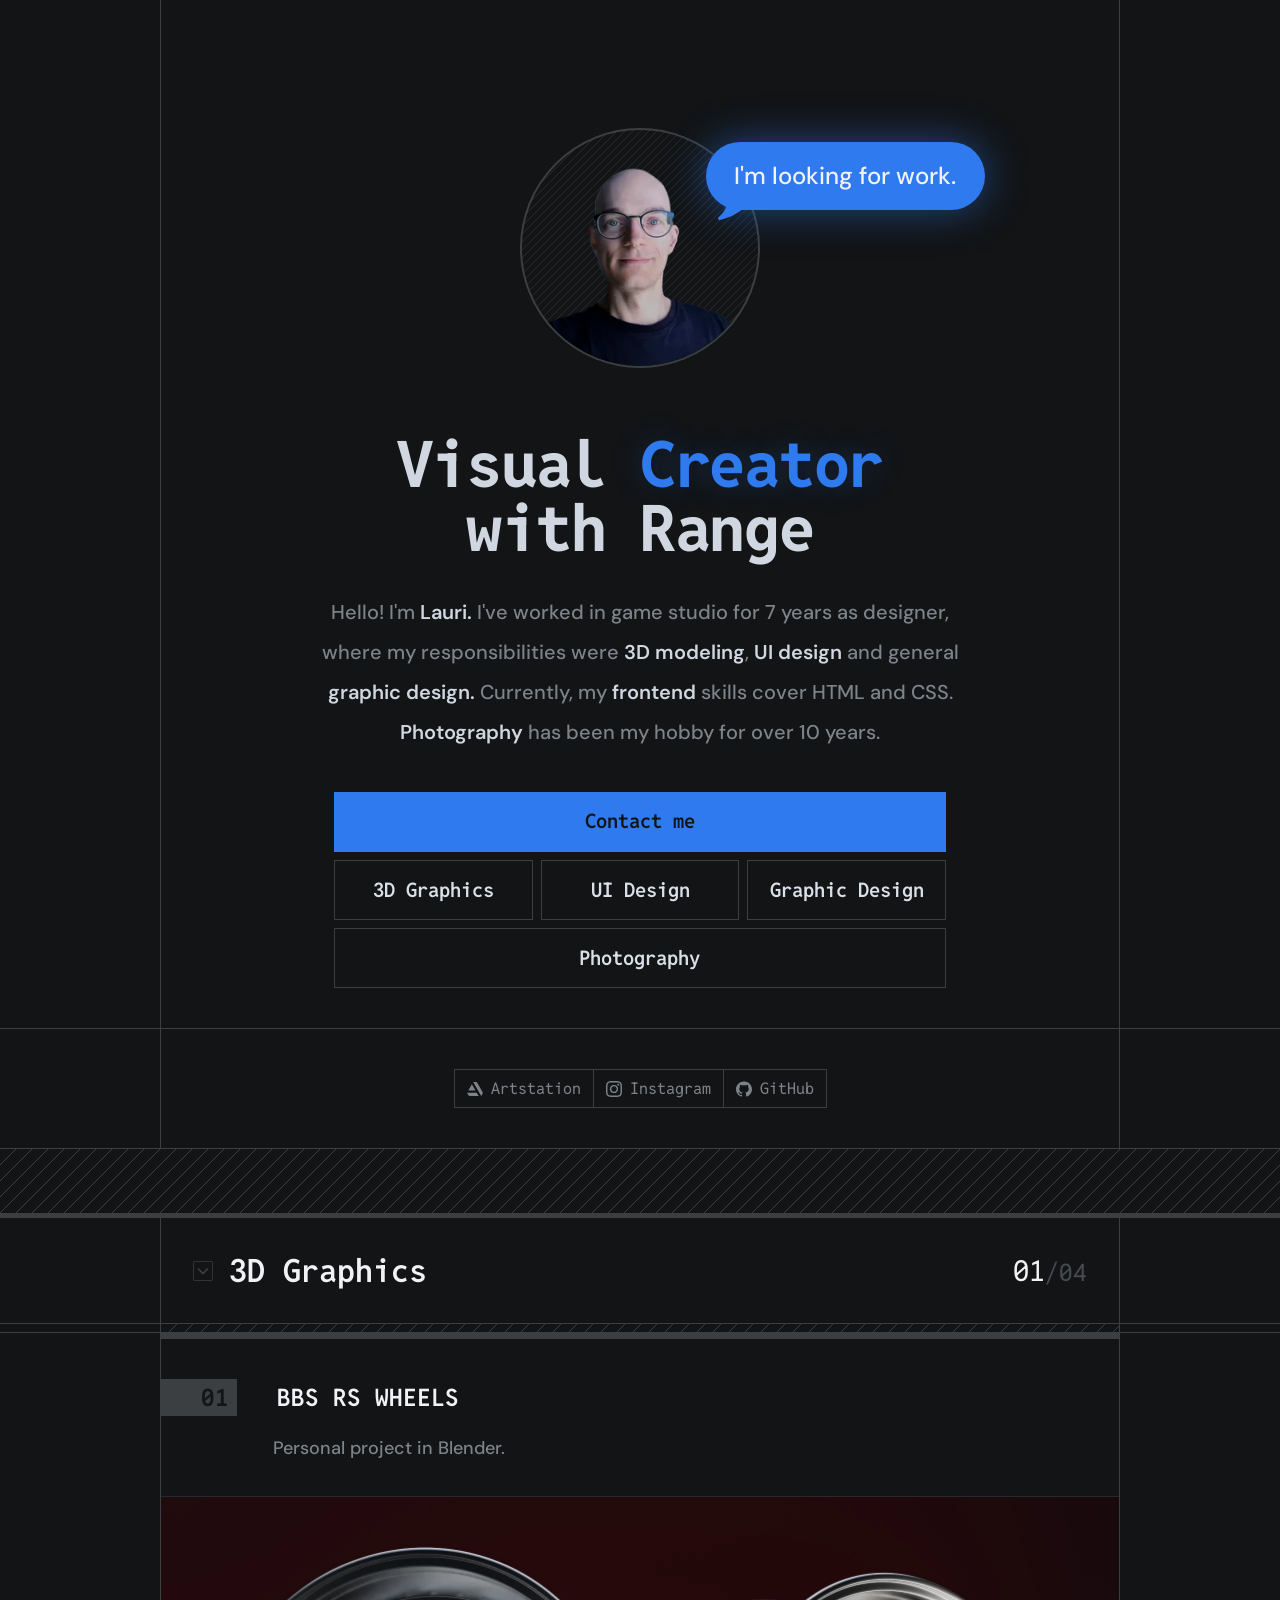
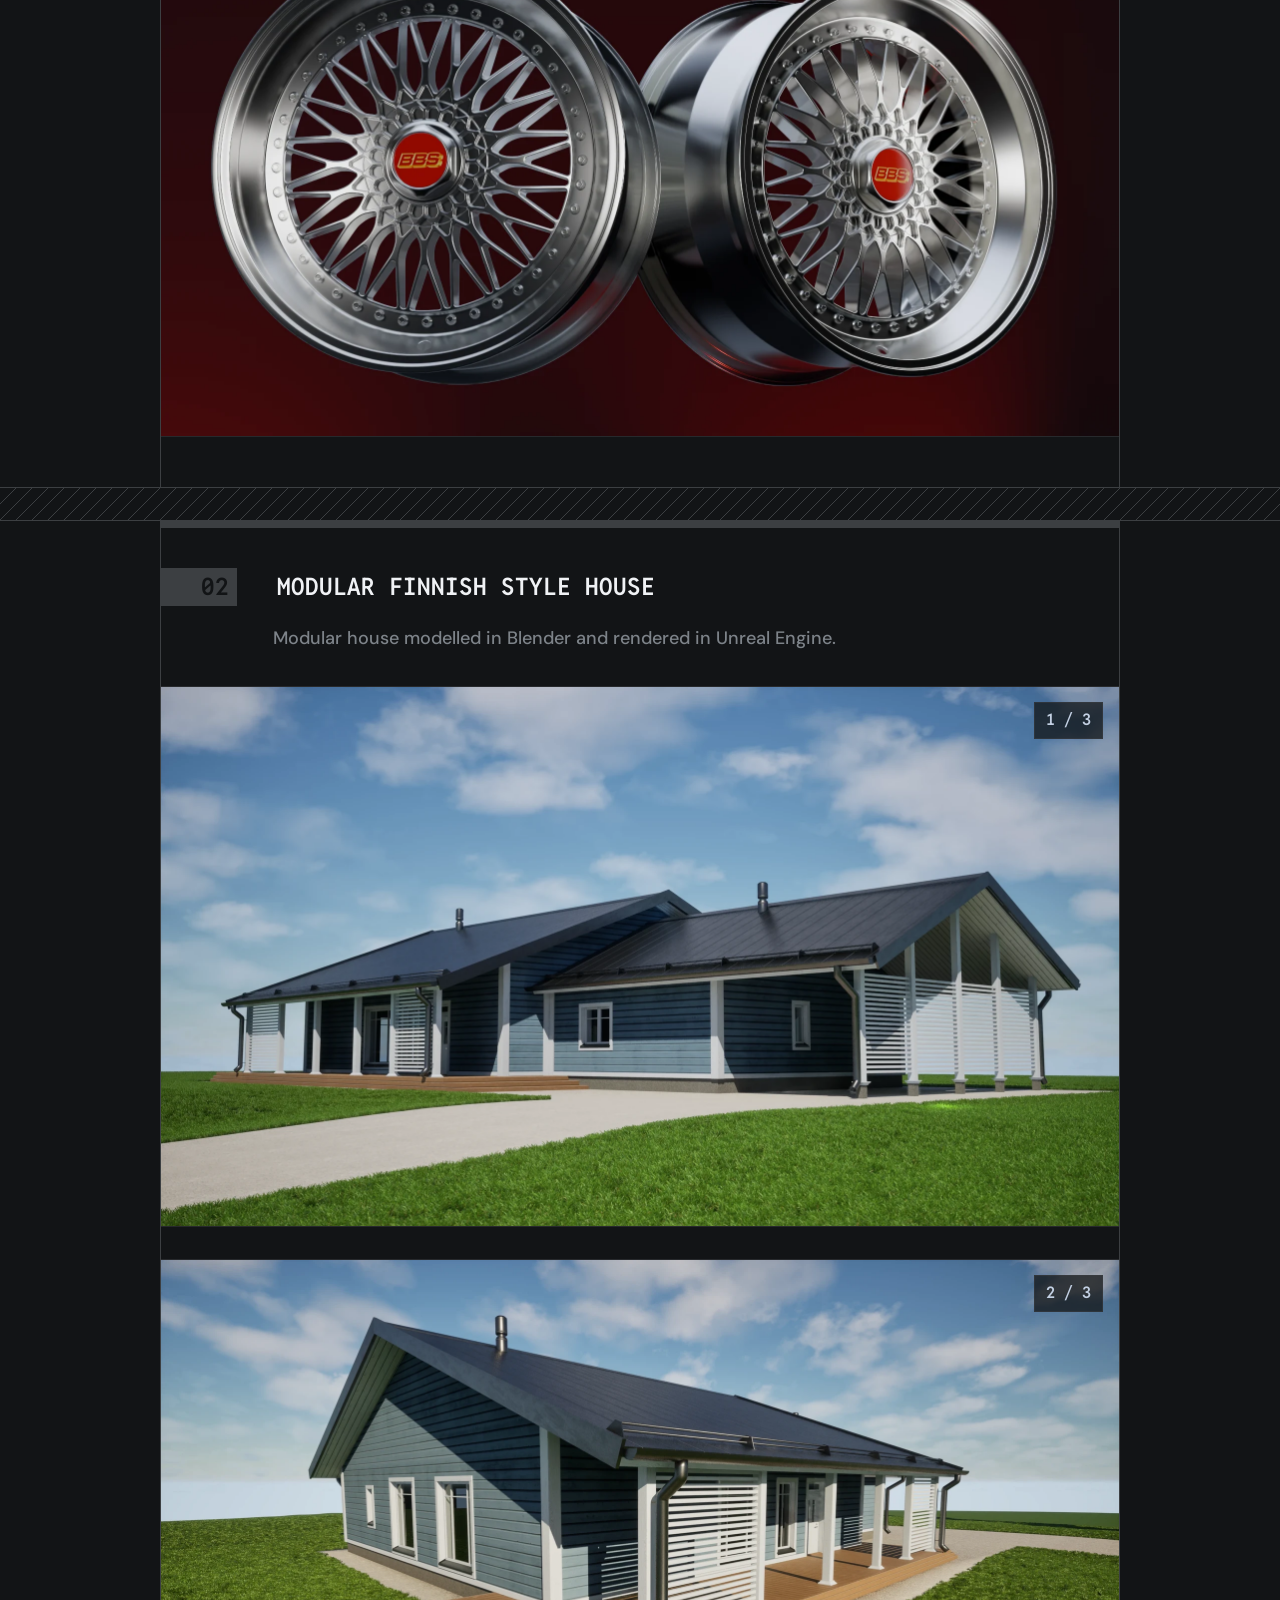
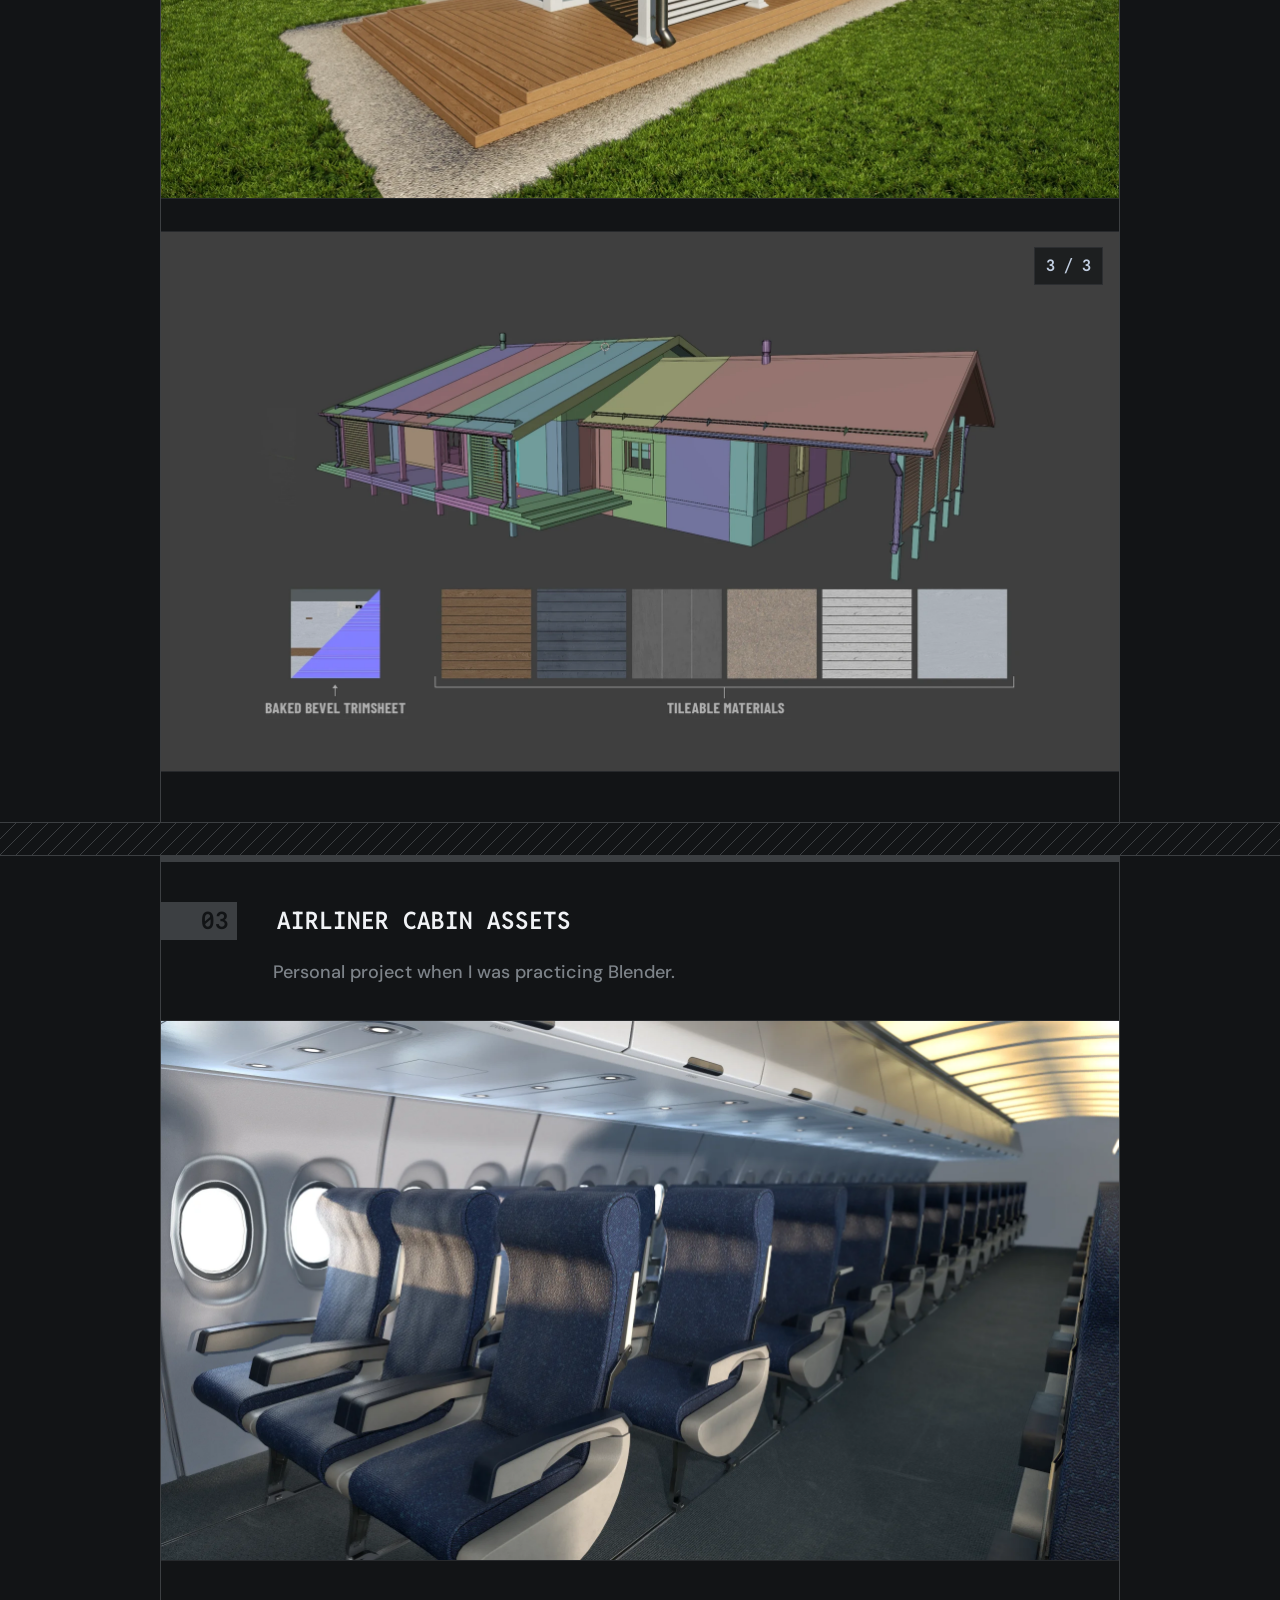
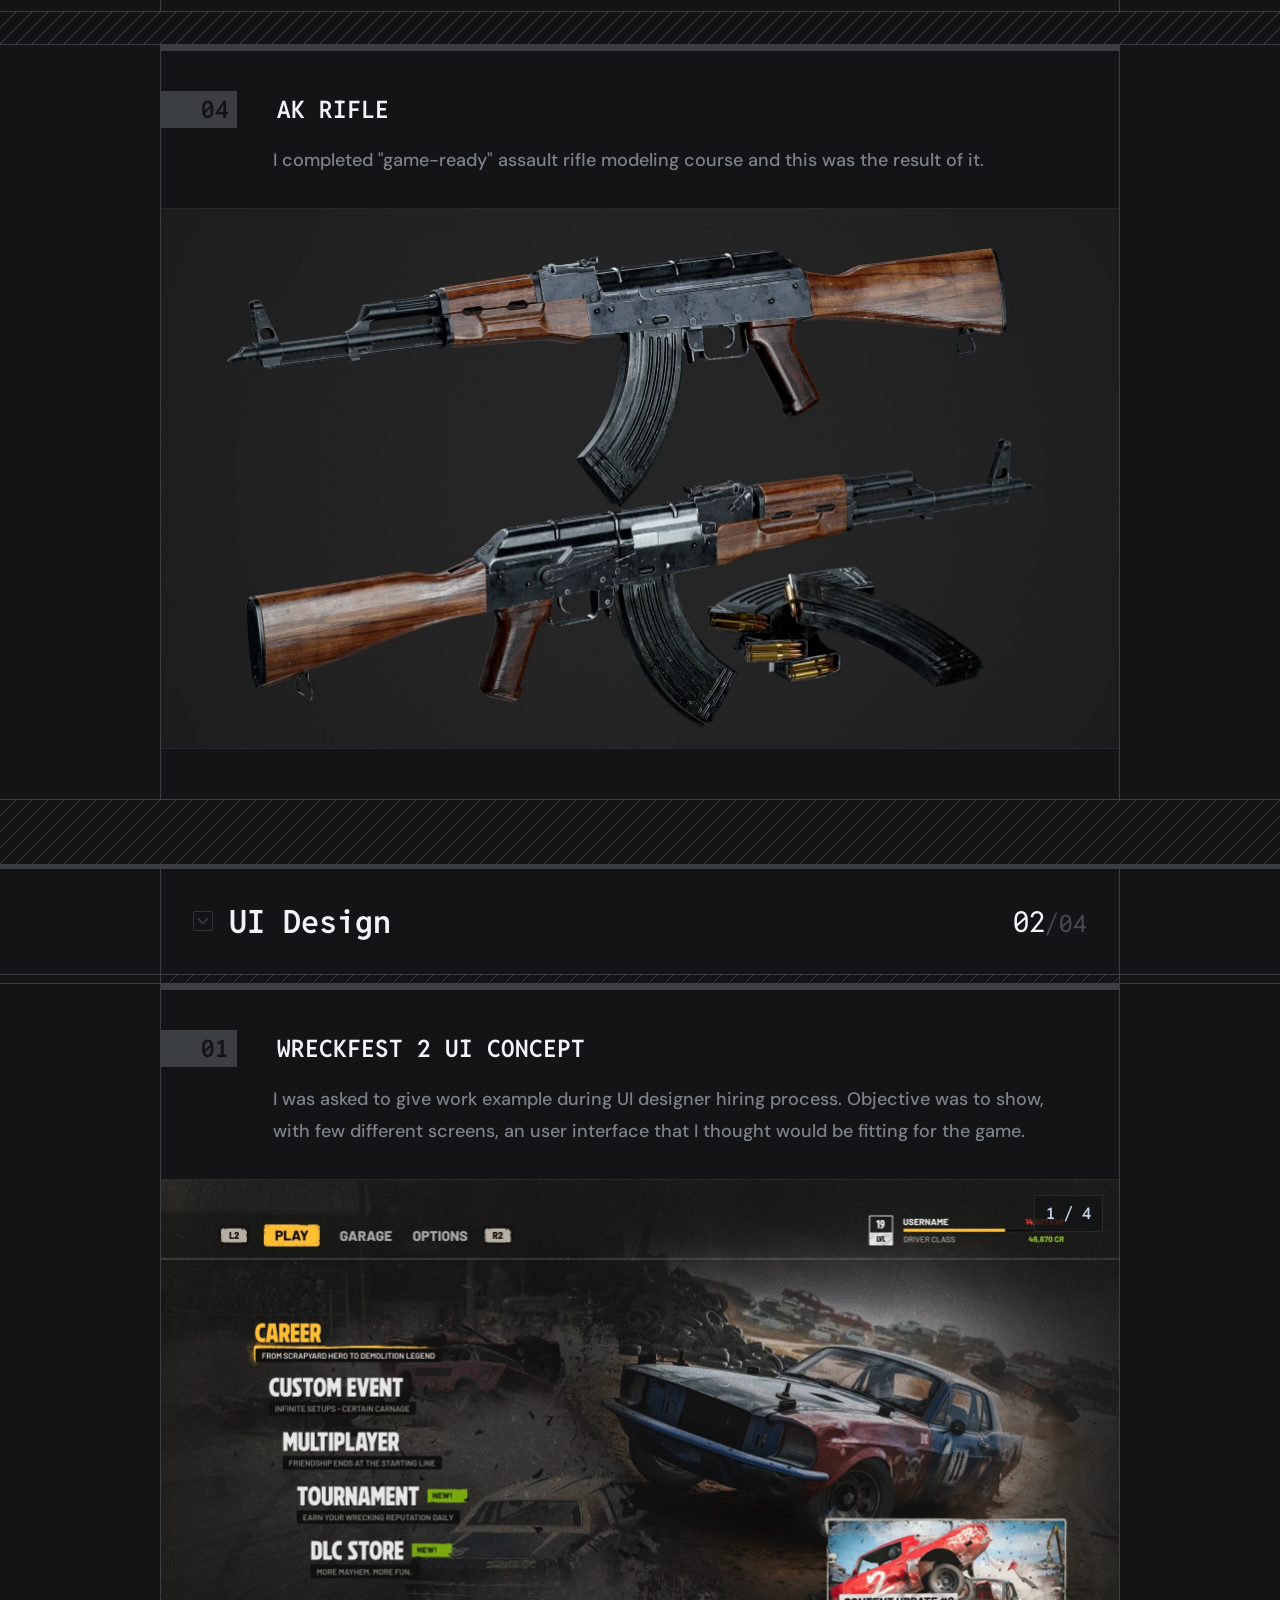
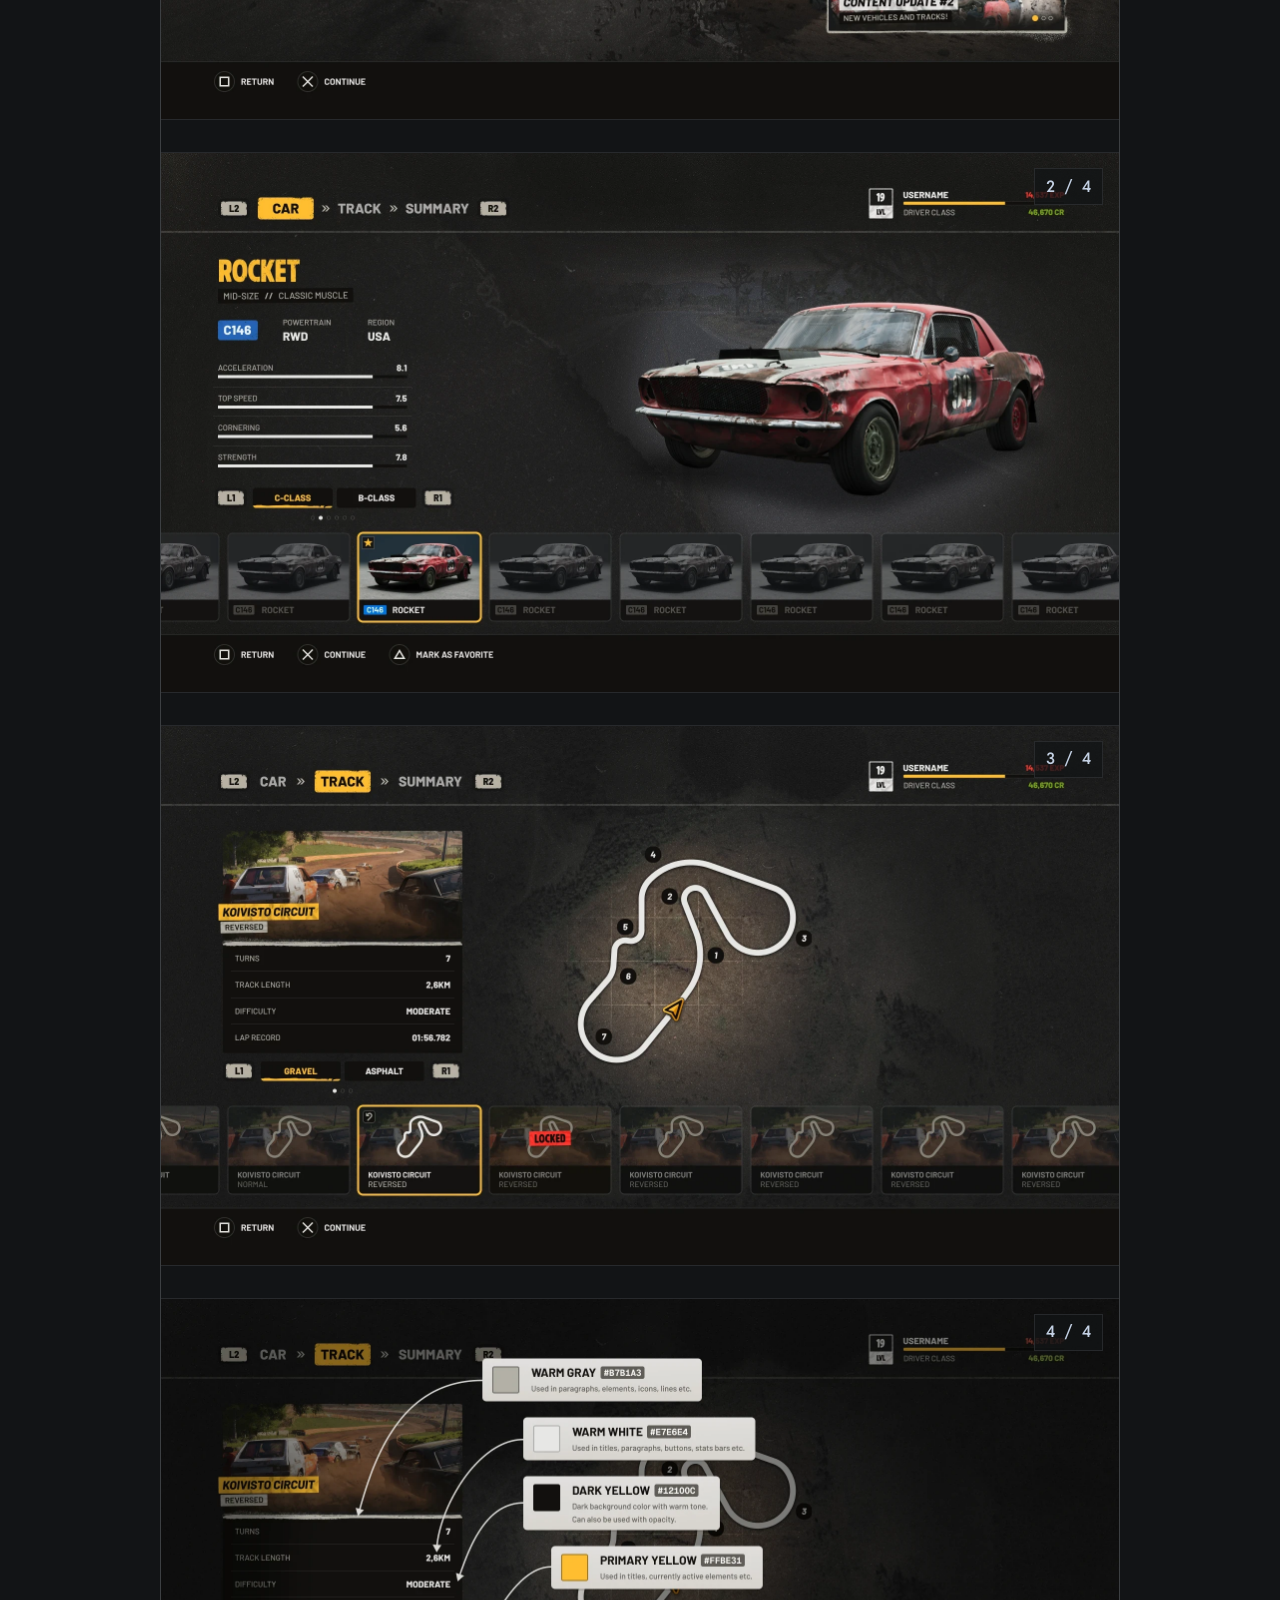
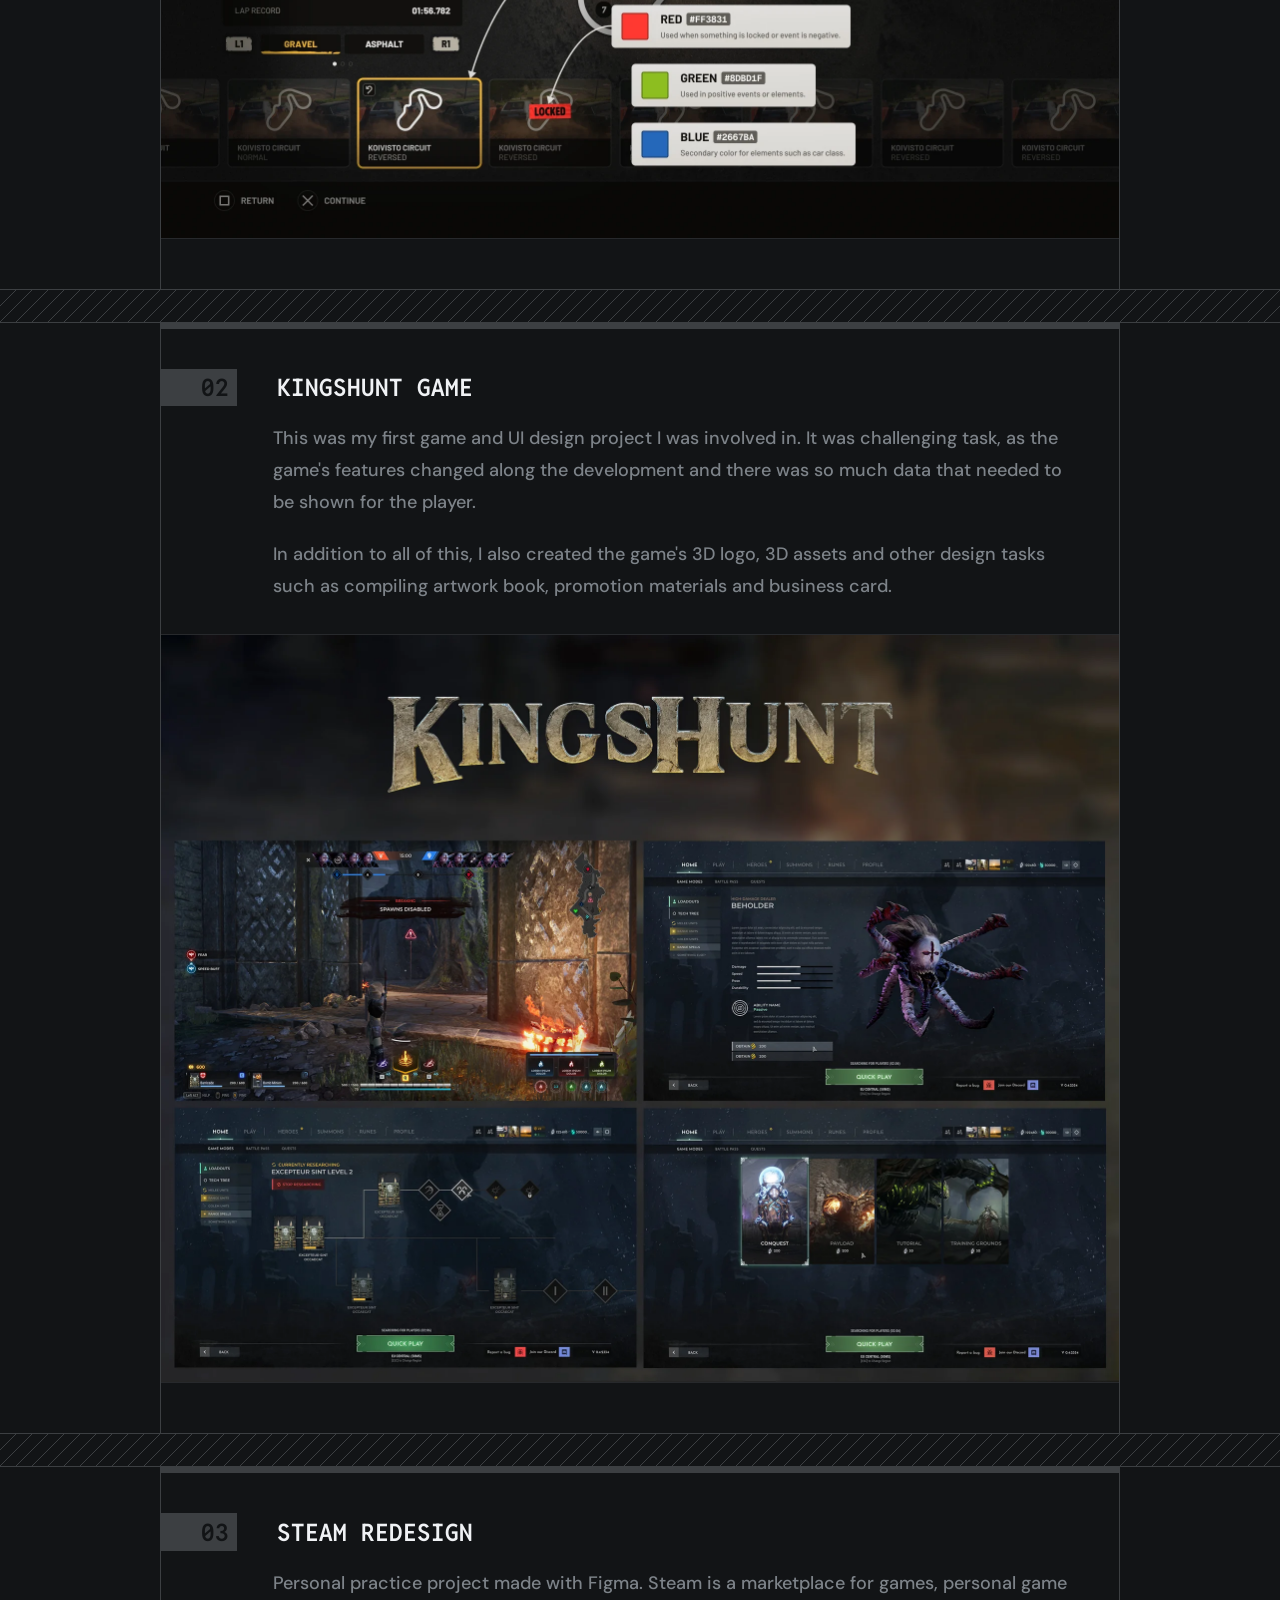
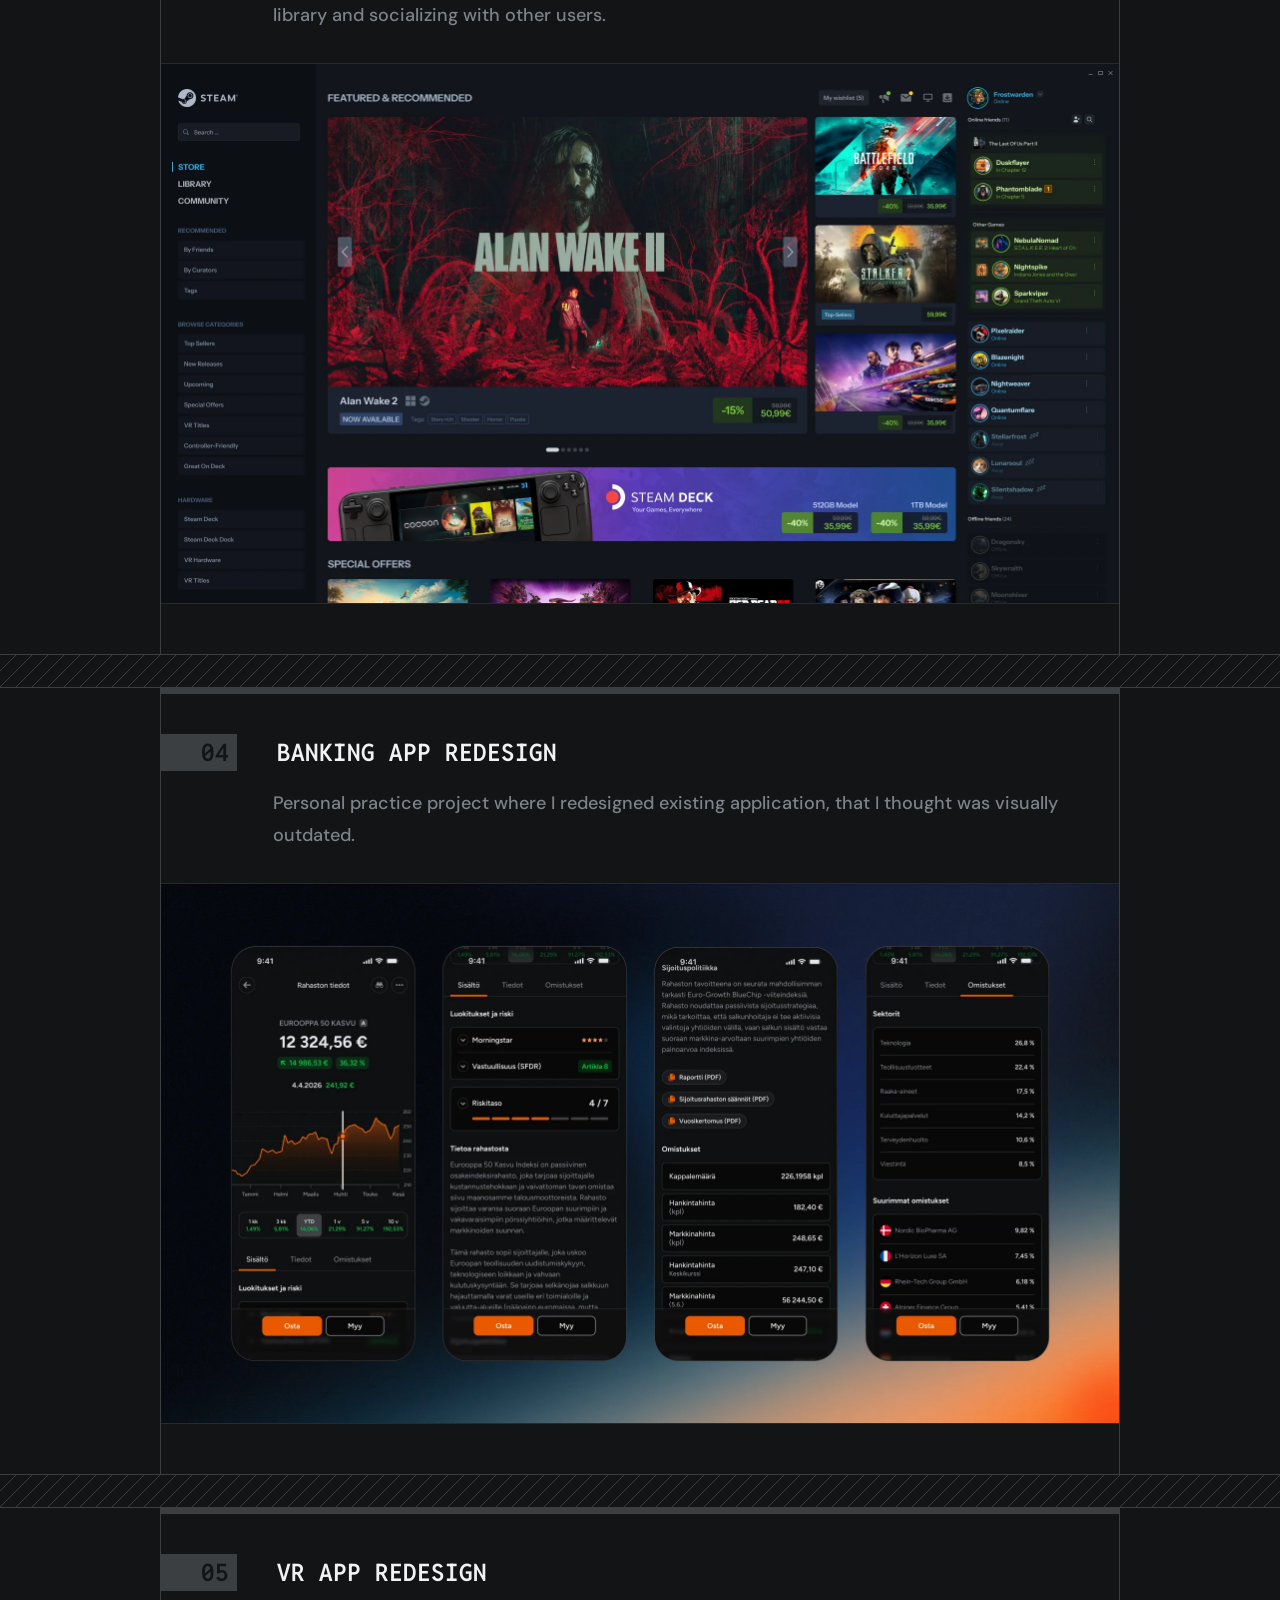
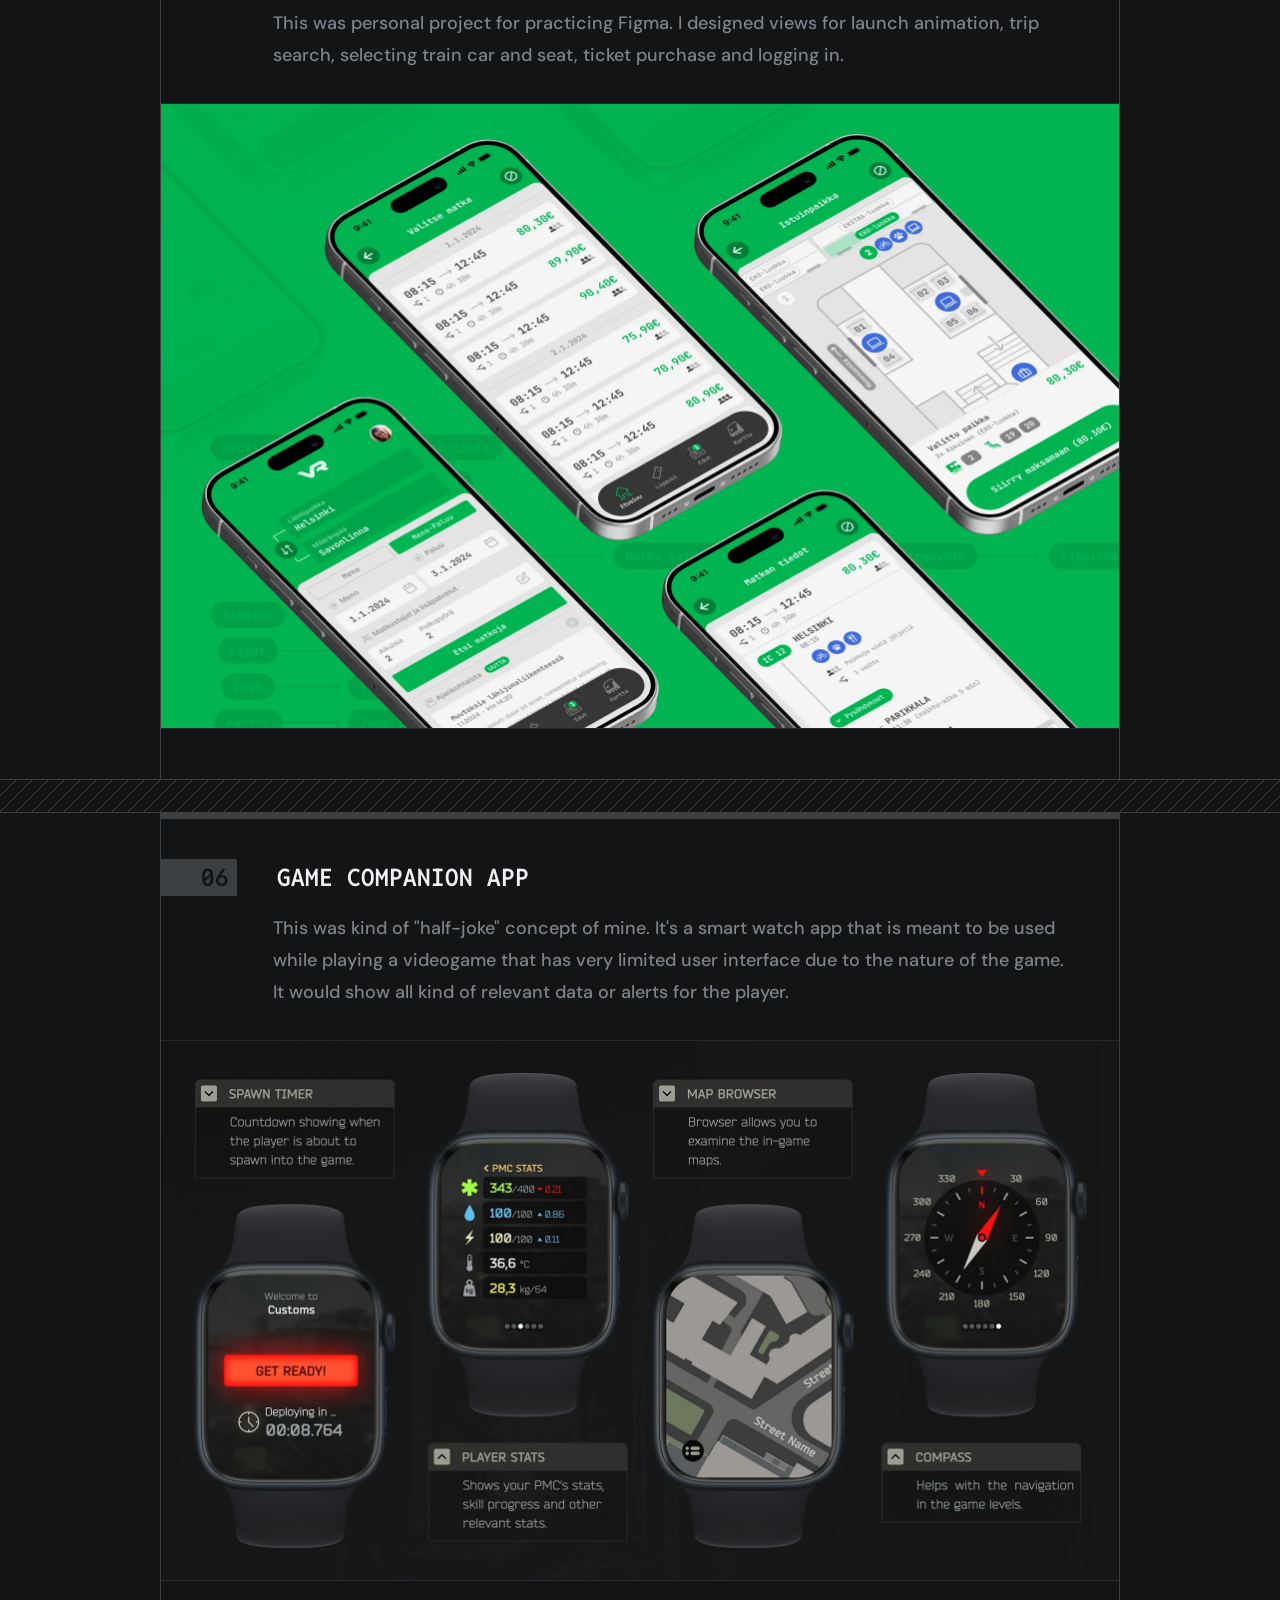
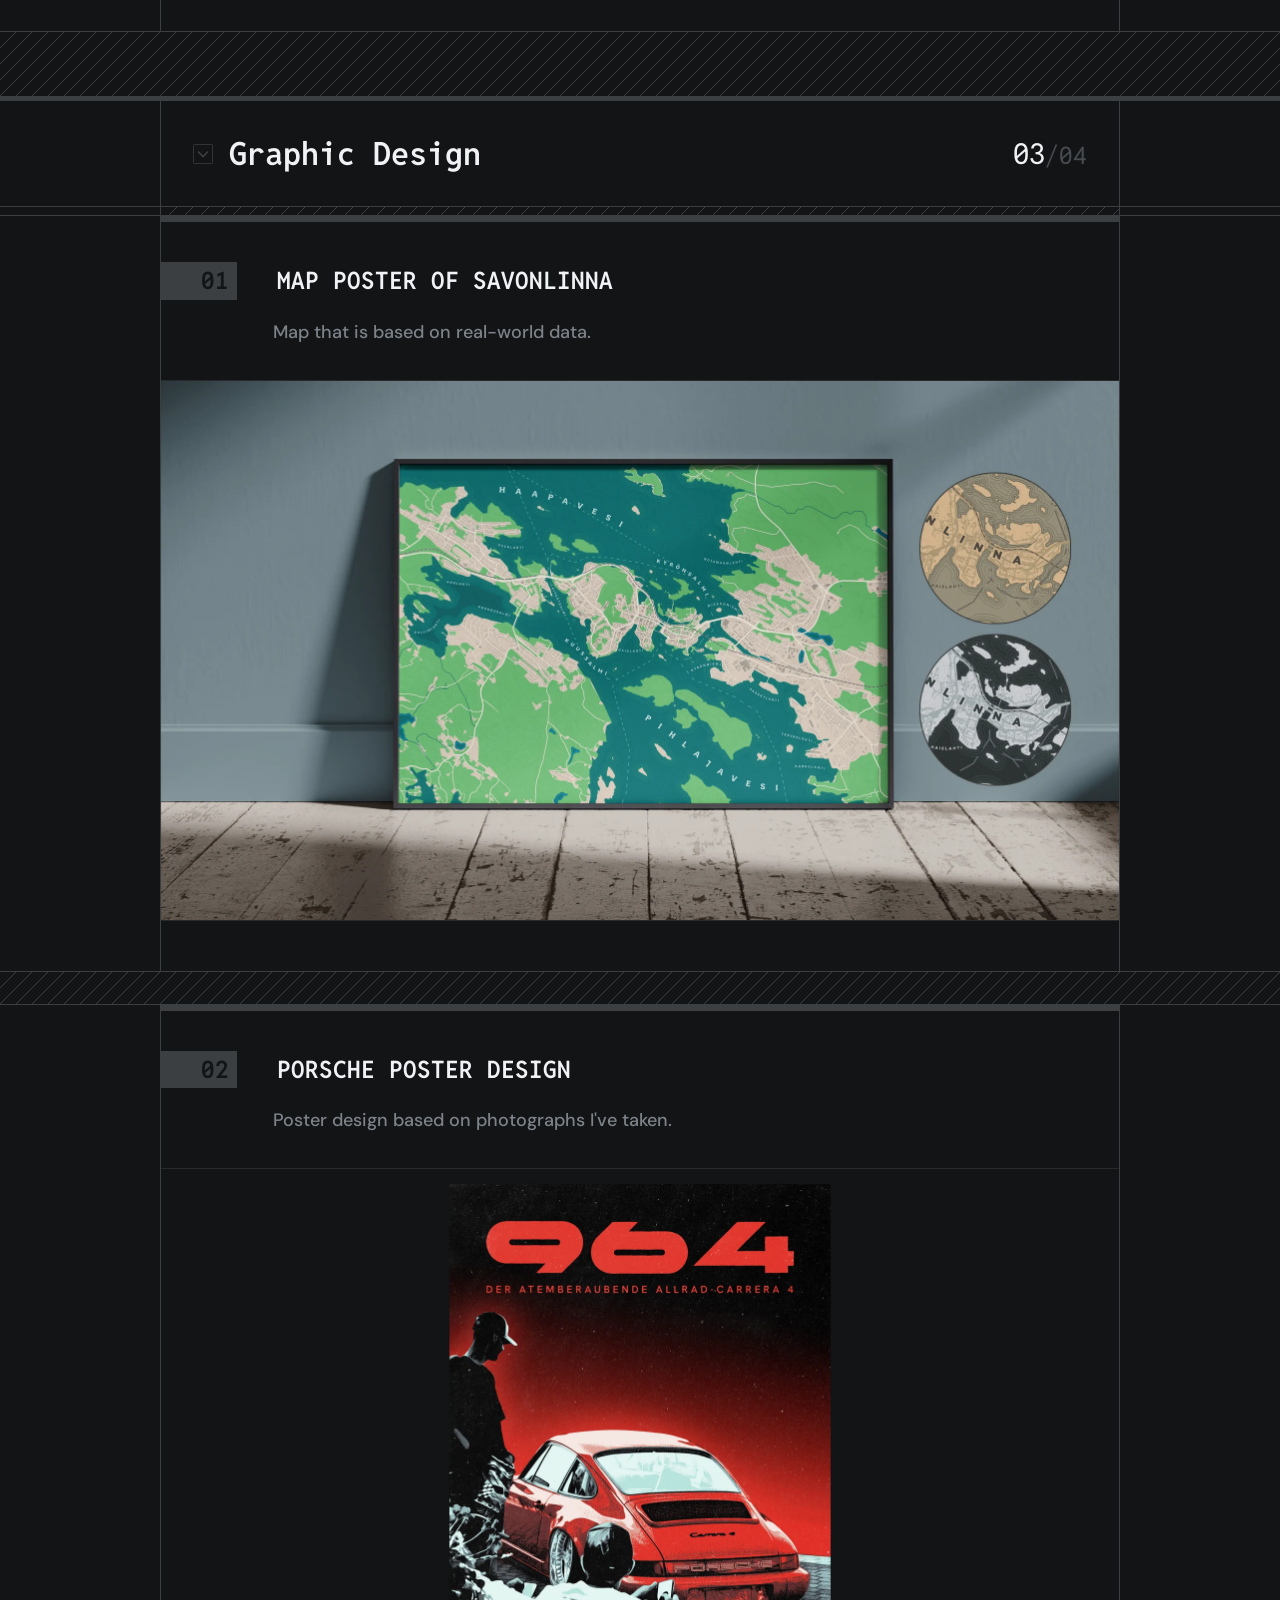
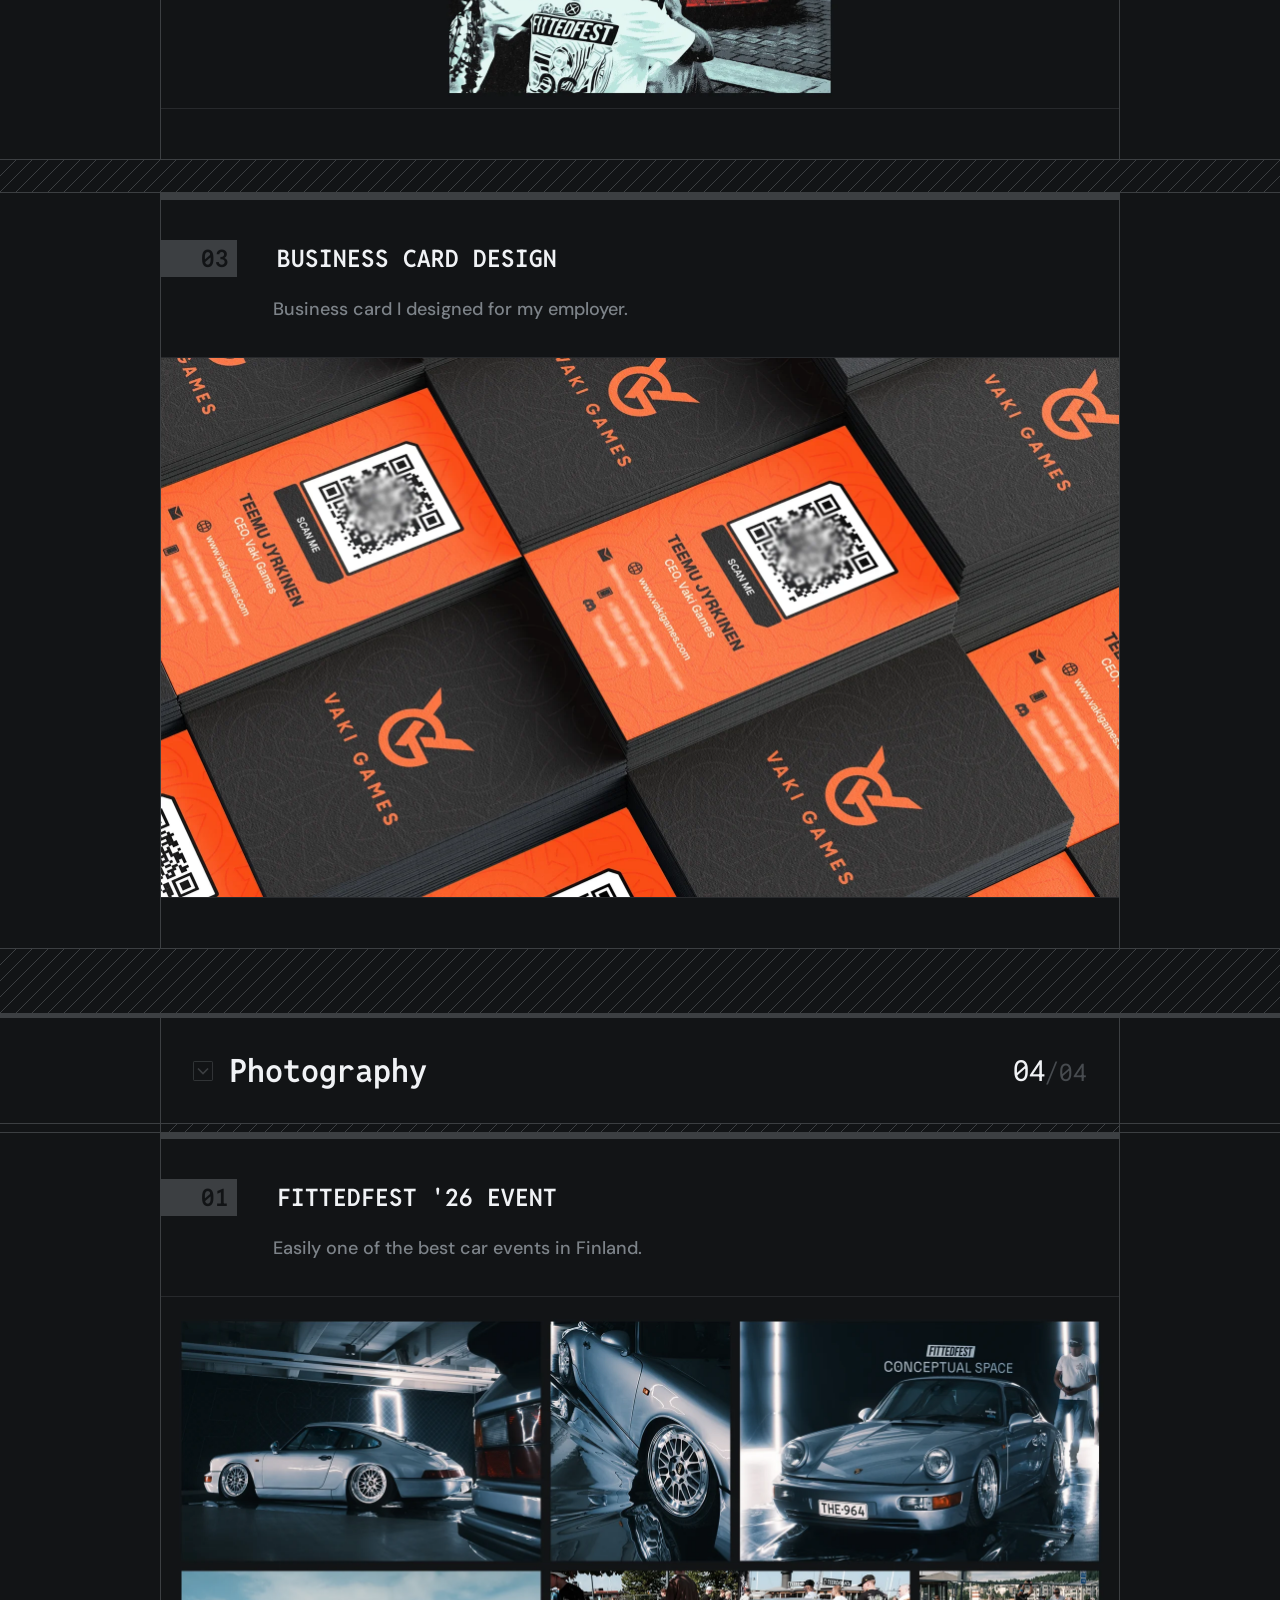
==== commit e90c32e0: "Fixes and updated image" ====
--- a/index.html
+++ b/index.html
@@ -360,22 +360,29 @@
     const progressBar = document.querySelector(".reading-progress");
     const progressFill = document.querySelector(".reading-progress__fill");
 
-    // Haetaan hamburger-painike ja avattava valikko HTML:stä.
+    // Connect this script to the header's hamburger button and navigation list.
+    // The CSS class selects the button; the # selector selects the list by its HTML id.
+    // Keeping these elements in variables lets the code below change them.
     const menuToggle = document.querySelector(".mobile-menu-toggle");
     const menu = document.querySelector("#site-menu");
 
-    // Sulkee valikon ja päivittää painikkeen saavutettavuustiedot.
+    // Reuse these steps whenever the navigation list needs to close.
     function closeMenu() {
+        // The CSS shows the list only when it has this class, so removing it hides the list.
         menu.classList.remove("menu-is-open");
+        // Keep the button's accessible state and label consistent with the hidden list.
         menuToggle.setAttribute("aria-expanded", "false");
         menuToggle.setAttribute("aria-label", "Open menu");
     }
 
-    // Klikkaus vaihtaa valikon auki- ja kiinni-tilan.
+    // Wait for a click on the header's hamburger button, then run the function below.
     menuToggle.addEventListener("click", () => {
+        // In styles.css, this class makes the navigation list visible.
+        // toggle() adds the class if absent or removes it if present, and reports the new state.
         const isOpen = menu.classList.toggle("menu-is-open");
 
-        // Kerrotaan ruudunlukijalle, onko valikko auki.
+        // Update the button's accessibility attributes to match the list's new state.
+        // String(isOpen) converts true/false to the text required by the HTML attribute.
         menuToggle.setAttribute("aria-expanded", String(isOpen));
         menuToggle.setAttribute(
             "aria-label",
@@ -383,57 +390,53 @@
         );
     });
 
-    // Valikon linkin valitseminen sulkee valikon.
+    // Find every link inside the navigation list and make each one close the list when clicked.
+    // forEach() repeats the listener setup for each link found.
     menu.querySelectorAll("a").forEach((link) => {
         link.addEventListener("click", closeMenu);
     });
 
-    // Escape-näppäin sulkee valikon, jos se on auki.
+    // Listen for keyboard input anywhere on the page so Escape can close the navigation list.
     document.addEventListener("keydown", (event) => {
+        // The event object describes the key press; only act when its key is Escape.
         if (event.key === "Escape") {
             closeMenu();
         }
     });
 
-    // Jos siirrytään työpöytäleveyteen, tyhjennetään mobiilin auki-tila.
+    // Watch the same 830px width threshold used for the mobile menu styles in styles.css.
+    // When the viewport starts matching "830px or wider", close the list in case it was open.
     window.matchMedia("(min-width: 830px)").addEventListener("change", (event) => {
         if (event.matches) {
             closeMenu();
         }
     });
 
-    /*
-        Step 1: Grab the elements we need to work with from the DOM (the web page).
-        document.querySelector finds the very first element that matches the CSS selector you give it.
-    */
+    //  Step 1: Grab the elements we need to work with from the DOM (the web page).
+    //  document.querySelector finds the very first element that matches the CSS selector you give it.
     const header = document.querySelector('header');
     const topContainer = document.querySelector('#top-container');
 
-    /*
-        Step 2: Safety first! Always check if the elements actually exist.
-        If this script runs on a page that doesn't have a #top-container, topContainer will be 'null'.
-        Wrapping our logic in this 'if' statement prevents annoying "Cannot read properties of null" errors.
-    */
+    //  Step 2: Safety first! Always check if the elements actually exist.
+    //  If this script runs on a page that doesn't have a #top-container, topContainer will be 'null'.
+    //  Wrapping our logic in this 'if' statement prevents annoying "Cannot read properties of null" errors.
     if (header && topContainer) {
 
-    /*
-        Step 3: Set up the Intersection Observer.
-        Think of the IntersectionObserver as a highly efficient sensor that watches an element.
-        Older websites used `window.addEventListener('scroll', ...)`, which runs calculations
-        dozens of times a second as you scroll—causing lag. The Observer only runs your code
-        EXACTLY when the element enters or leaves the screen. It's much better for performance.
-    */
+    //  Step 3: Set up the Intersection Observer.
+    //  Think of the IntersectionObserver as a highly efficient sensor that watches an element.
+    //  Older websites used `window.addEventListener('scroll', ...)`, which runs calculations
+    //  dozens of times a second as you scroll—causing lag. The Observer only runs your code
+    //  EXACTLY when the element enters or leaves the screen. It's much better for performance.
     const observer = new IntersectionObserver((entries) => {
 
         // The observer can watch multiple elements at once, so it hands us an array called 'entries'.
         // Even though we are only watching one element, we still need to loop through the array.
         entries.forEach(entry => {
 
-        /*
-            'entry.isIntersecting' is a boolean (true or false).
-            - true: The element is currently visible on the screen (even just 1 pixel of it).
-            - false: The element has completely left the screen.
-        */
+
+        //  'entry.isIntersecting' is a boolean (true or false).
+        //  - true: The element is currently visible on the screen (even just 1 pixel of it).
+        //  - false: The element has completely left the screen.
         if (!entry.isIntersecting) {
             // The top container is GONE. The user scrolled completely past it.
             // We add the CSS class that triggers the CSS transition we wrote earlier.
@@ -446,19 +449,17 @@
 
         });
     }, {
-        /*
-        Options object for the observer.
-        'threshold' dictates how much of the element needs to be visible to trigger the code.
-        threshold: 0 means "trigger the exact millisecond 0% of the target is visible" (when it completely leaves).
-        If we set it to 1, it would trigger when 100% of the target is visible.
-        */
+
+    //  Options object for the observer.
+    //  'threshold' dictates how much of the element needs to be visible to trigger the code.
+    //  threshold: 0 means "trigger the exact millisecond 0% of the target is visible" (when it completely leaves).
+    //  If we set it to 1, it would trigger when 100% of the target is visible.
         threshold: 0
     });
 
-    /*
-        Step 4: Tell our observer which element to actually point its "sensor" at.
-        We configured the observer above, but without this line, it just sits there doing nothing.
-    */
+
+    //  Step 4: Tell our observer which element to actually point its "sensor" at.
+    //  We configured the observer above, but without this line, it just sits there doing nothing.
     observer.observe(topContainer);
 
     } else {
--- a/styles.css
+++ b/styles.css
@@ -387,8 +387,8 @@
 
 .contact:hover {
     background-color: var(--color-white);
+    min-height: 60px;
     color: #121416;
-    border: 1px solid var(--color-white);
     text-decoration: none;
     box-shadow: 0 0 40px 0px rgba(47, 122, 238, 0.25);
 }
@@ -963,6 +963,7 @@
 
     .buttons {
         max-width: 100%;
+        margin: 0rem 2rem 2rem 2rem;
     }
 
     .row-btns {
@@ -976,19 +977,20 @@
 
     h1 {
         text-align: left;
-        line-height: 3.5rem;
+        line-height: 4.5rem;
+        margin: 0rem 1rem 2rem 1rem;
     }
 
     .subheader {
         font-size: 1.125rem;
         line-height: 2.5rem;
         text-align: left;
-        margin: 0rem 0rem 0rem 0rem;
+        margin: 0rem 1rem 0rem 1rem;
     }
 
     .item {
         width: 100%;
-        padding: 0 1rem;
+
         border: 0;
     }
 
@@ -997,7 +999,7 @@
         margin-bottom: 2rem;
         --portrait-width: min(40%, 10rem);
         --portrait-half-width: min(20%, 5rem);
-        left: -10px;
+        left: 0;
         justify-content: left;
     }
 
@@ -1005,7 +1007,7 @@
         padding: 0.5rem 1rem;
         font-size: clamp(0.9rem, 4vw, 1rem);
         font-weight: 600;
-        left: calc(20% + var(--portrait-half-width) - 1.5rem);
+        left: calc(15% + var(--portrait-half-width) - 1.5rem);
     }
 
     .header-container {
@@ -1015,11 +1017,17 @@
         border-right: none;
     }
 
+    .item {
+        width: 100%;
+        padding: 0;
+        border: 0;
+    }
+
     .small-row-btns {
         flex-direction: column;
-        width: 100%;
+        width: auto;
         border: 1px solid var(--color-stroke);
-        margin-bottom: 2.5rem;
+        margin: 2rem 2rem;
     }
 
     .small-row-btns > .link  {
